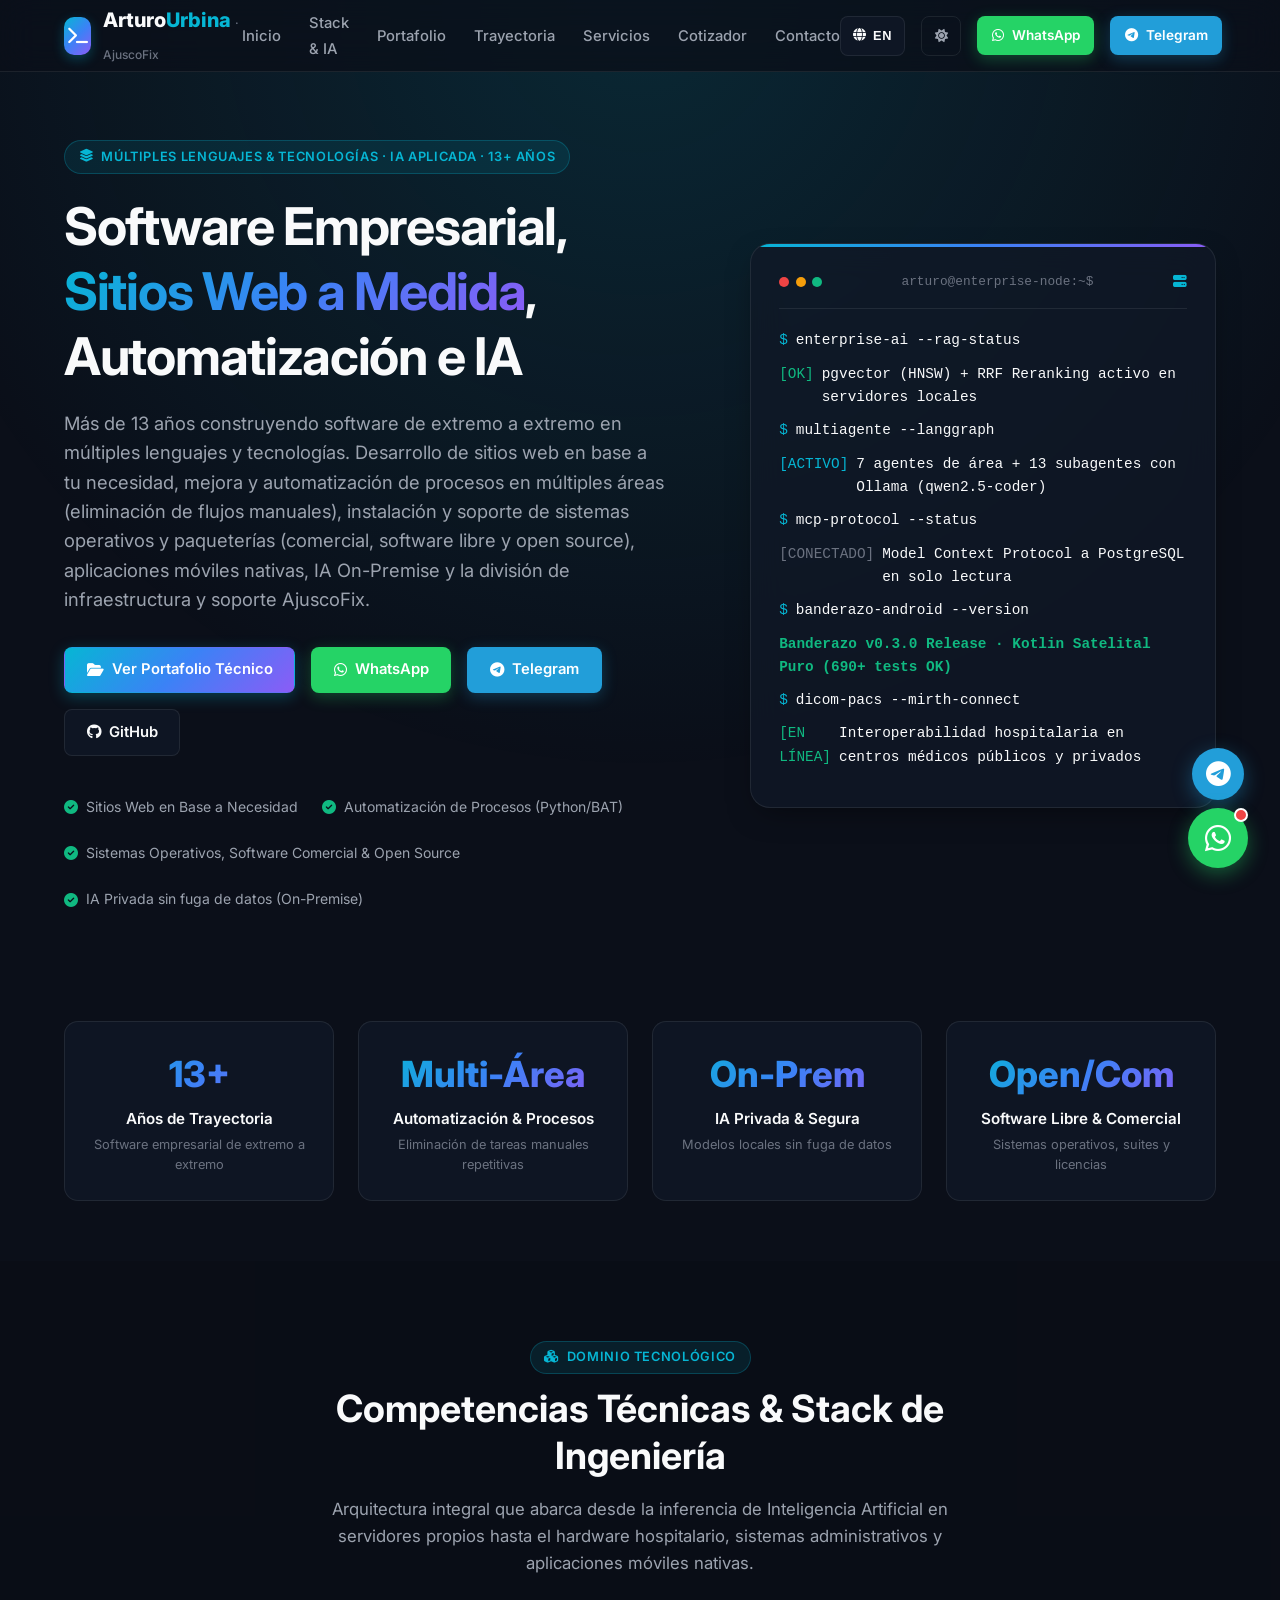
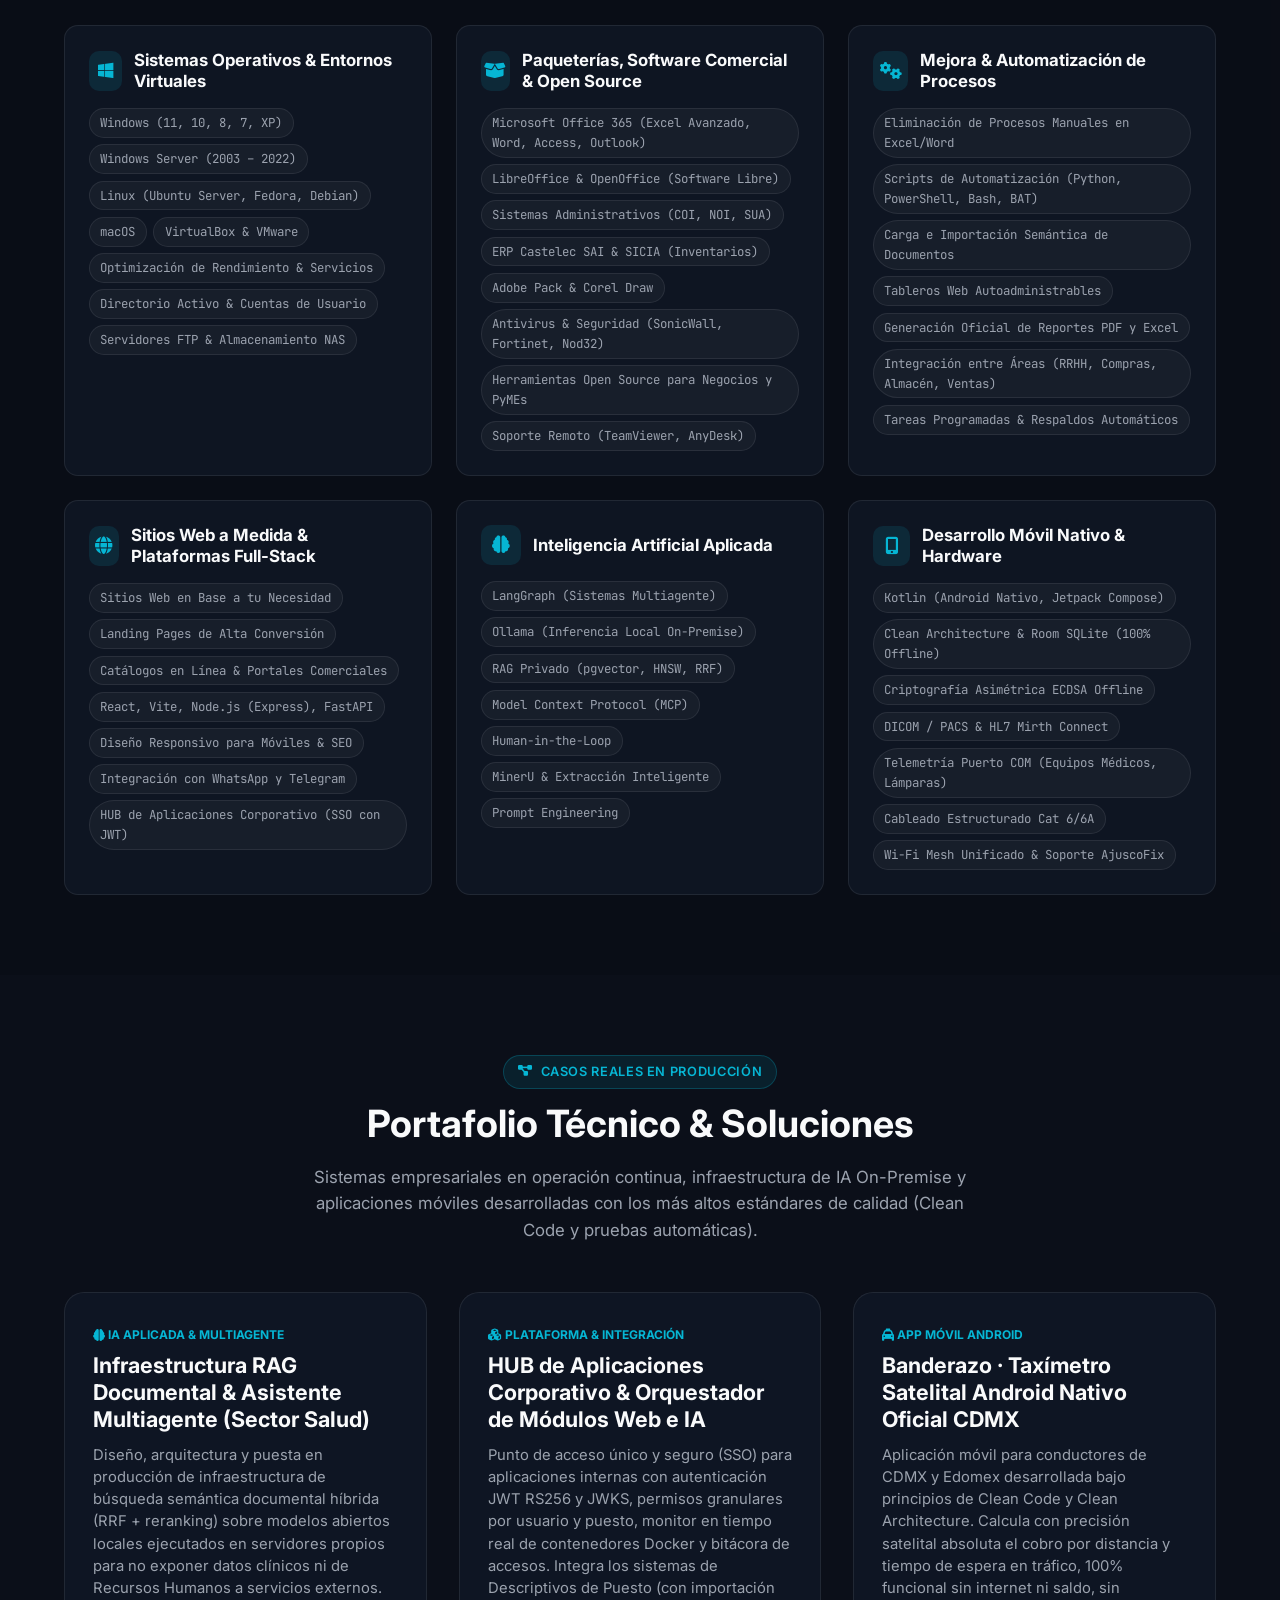
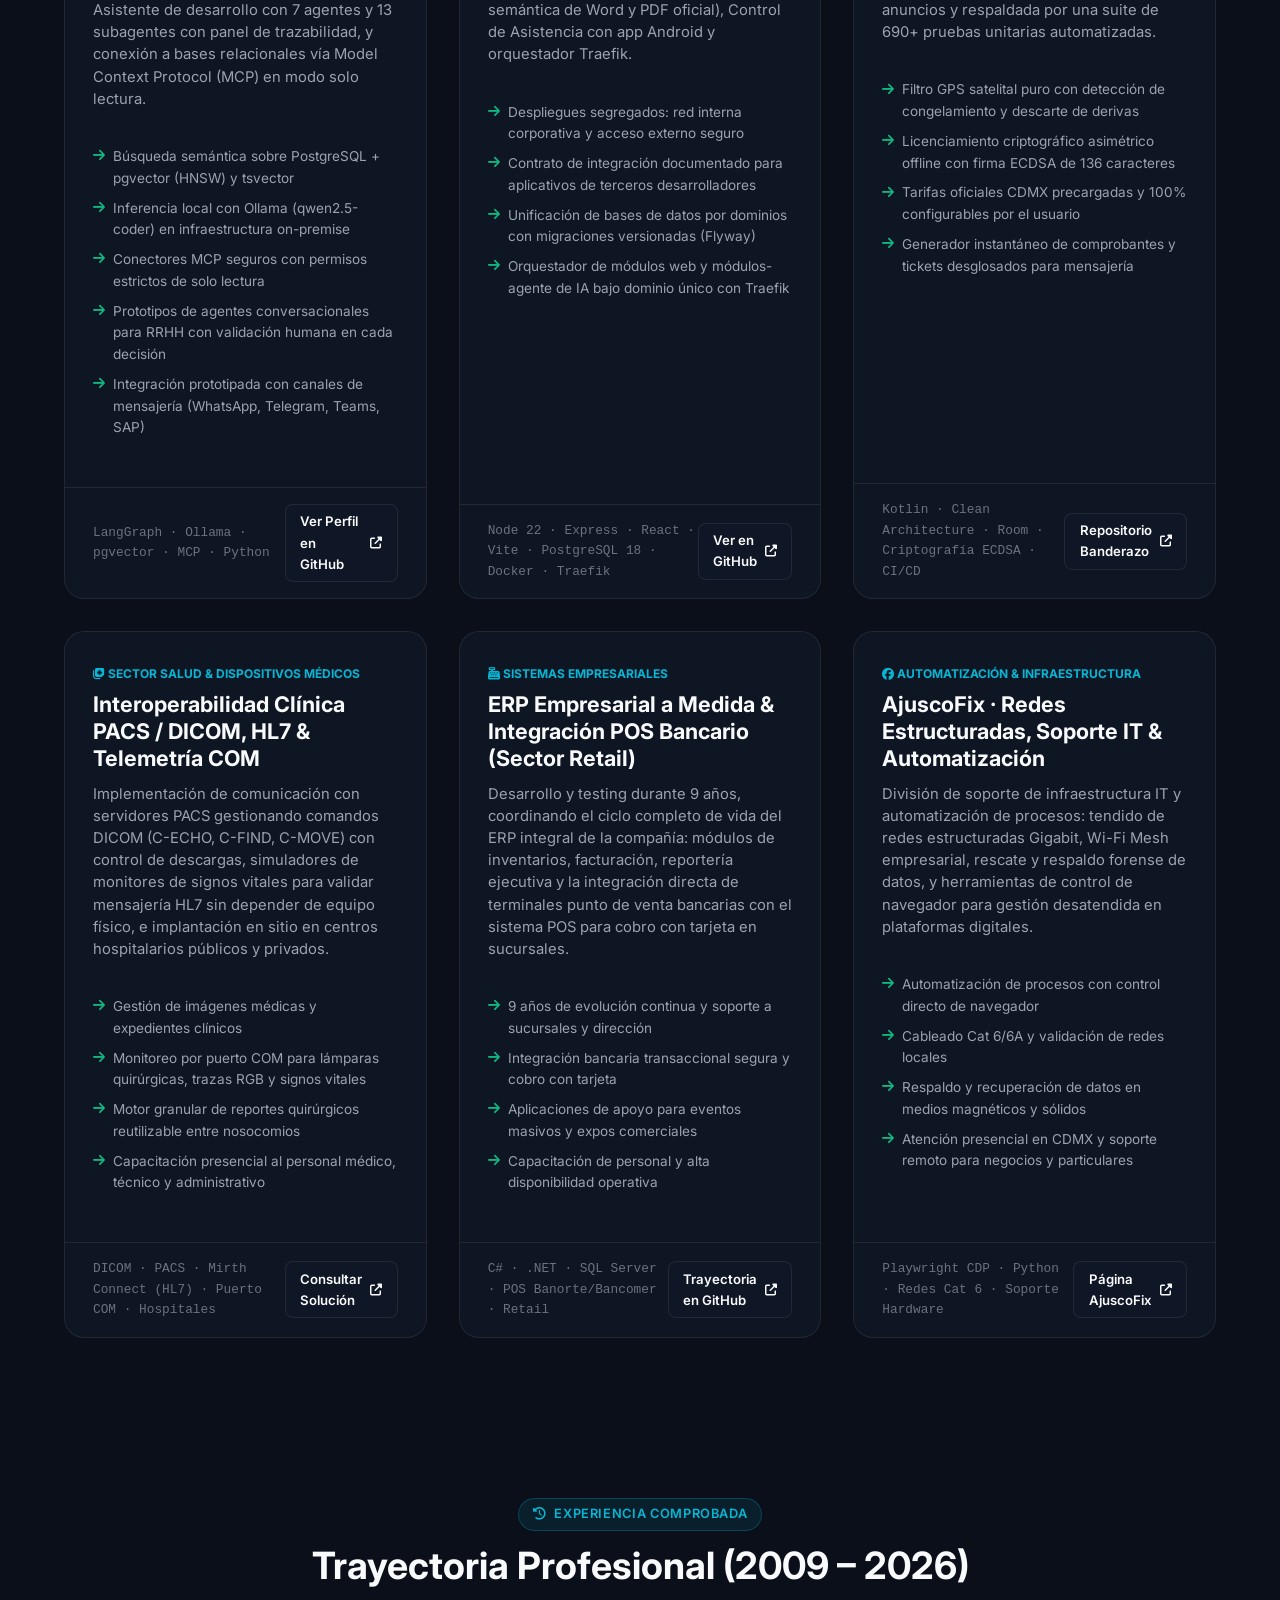
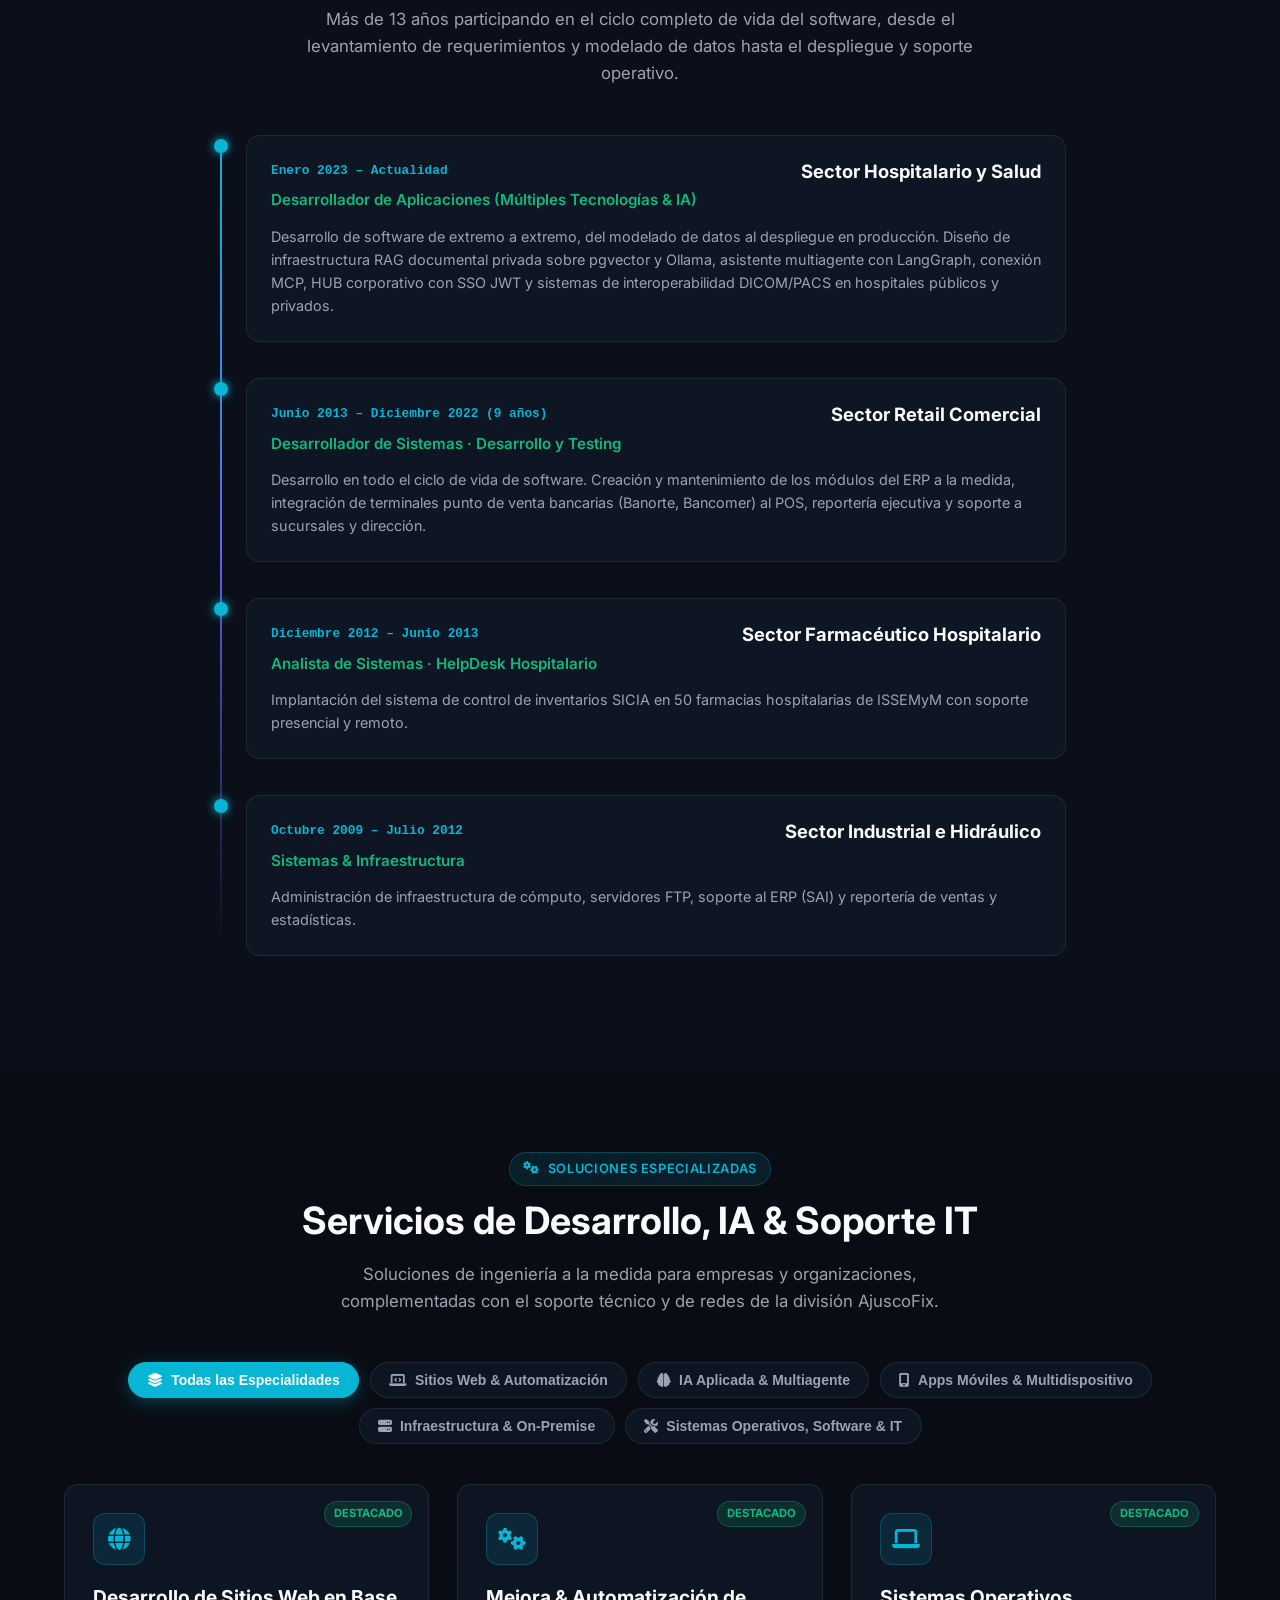
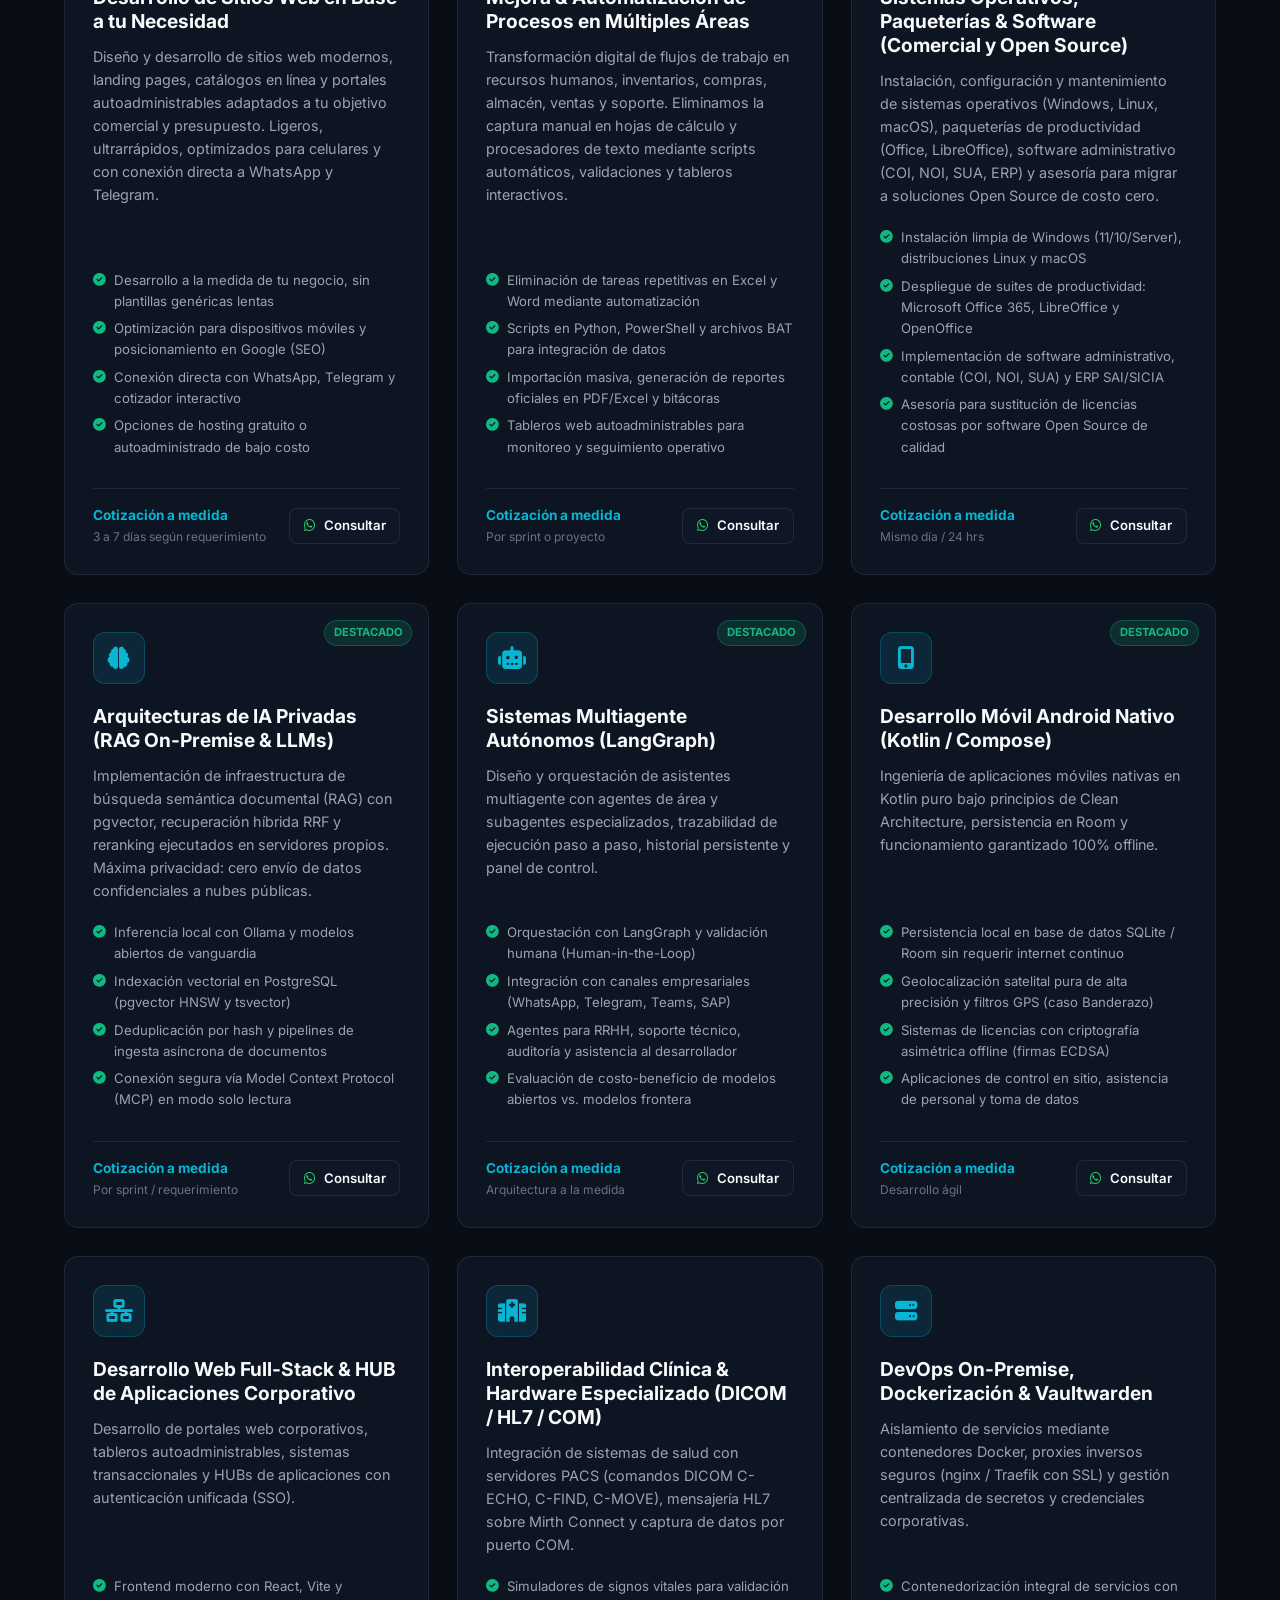
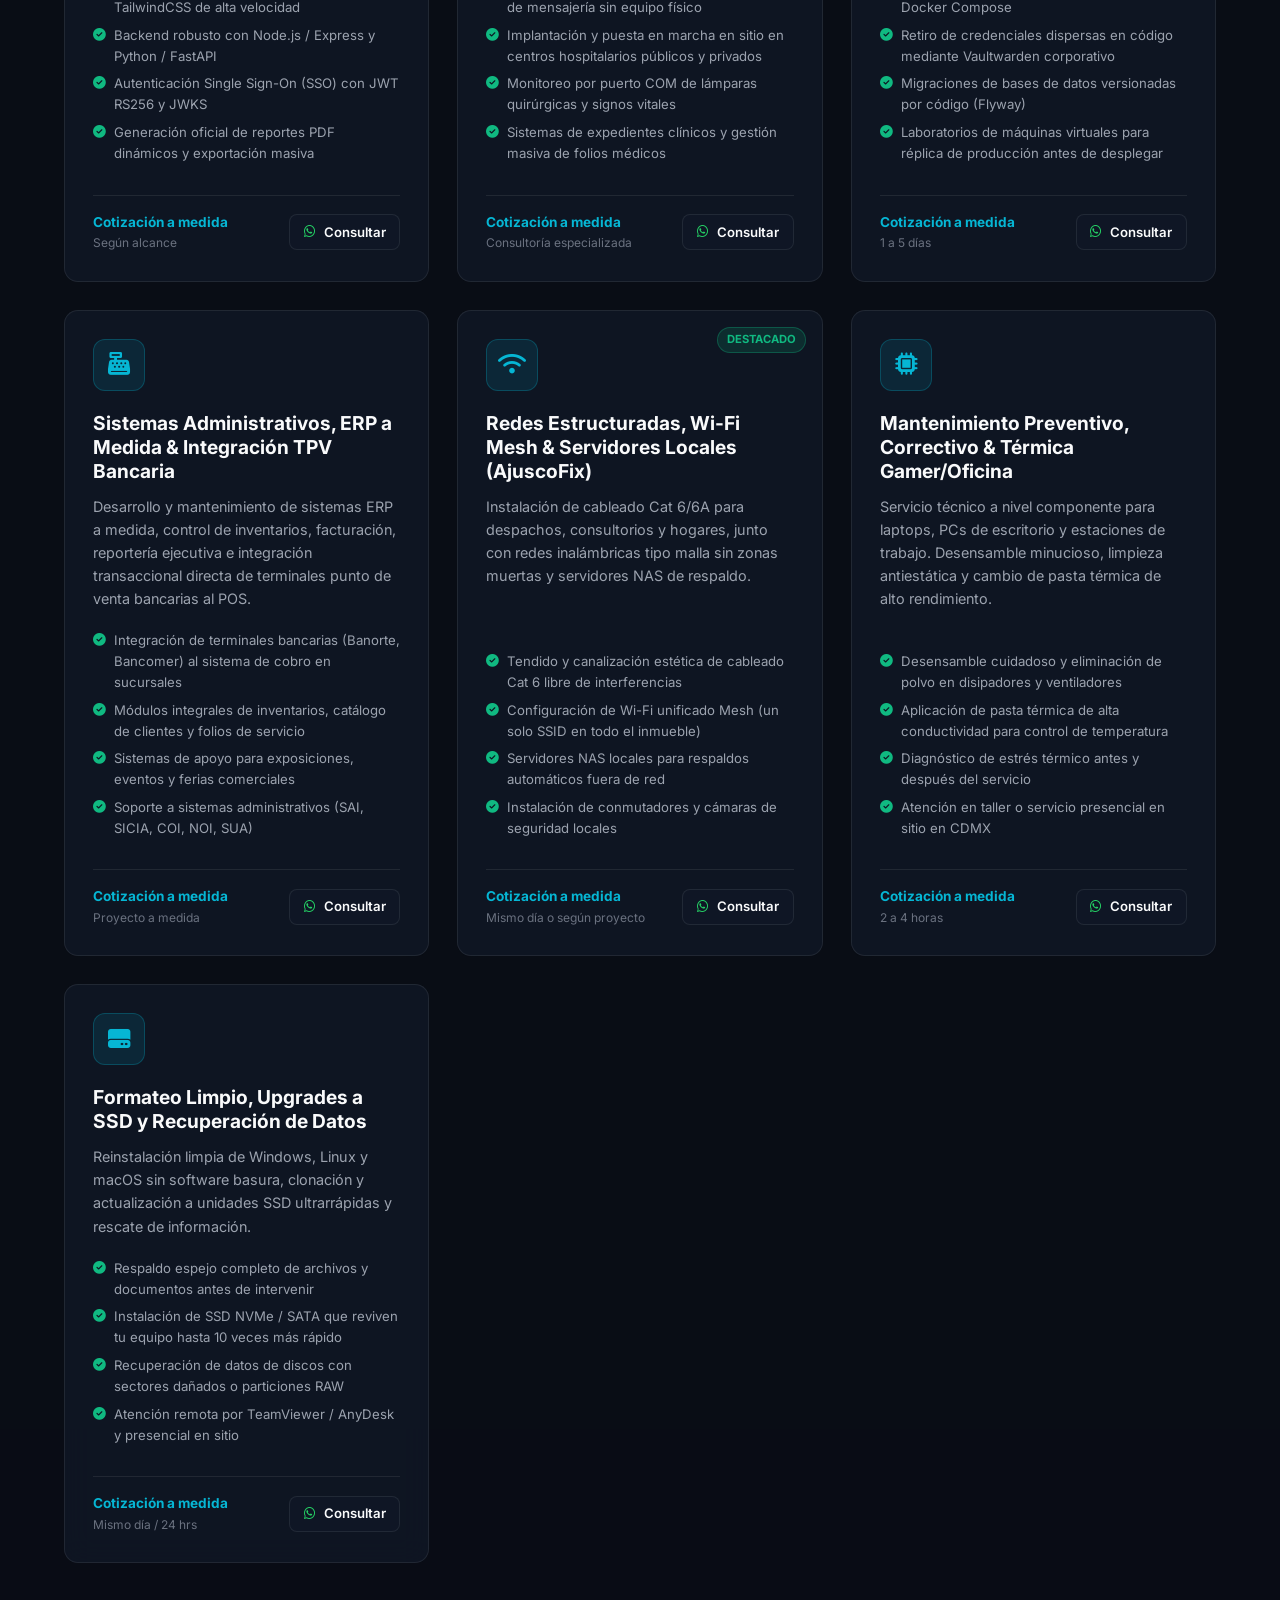
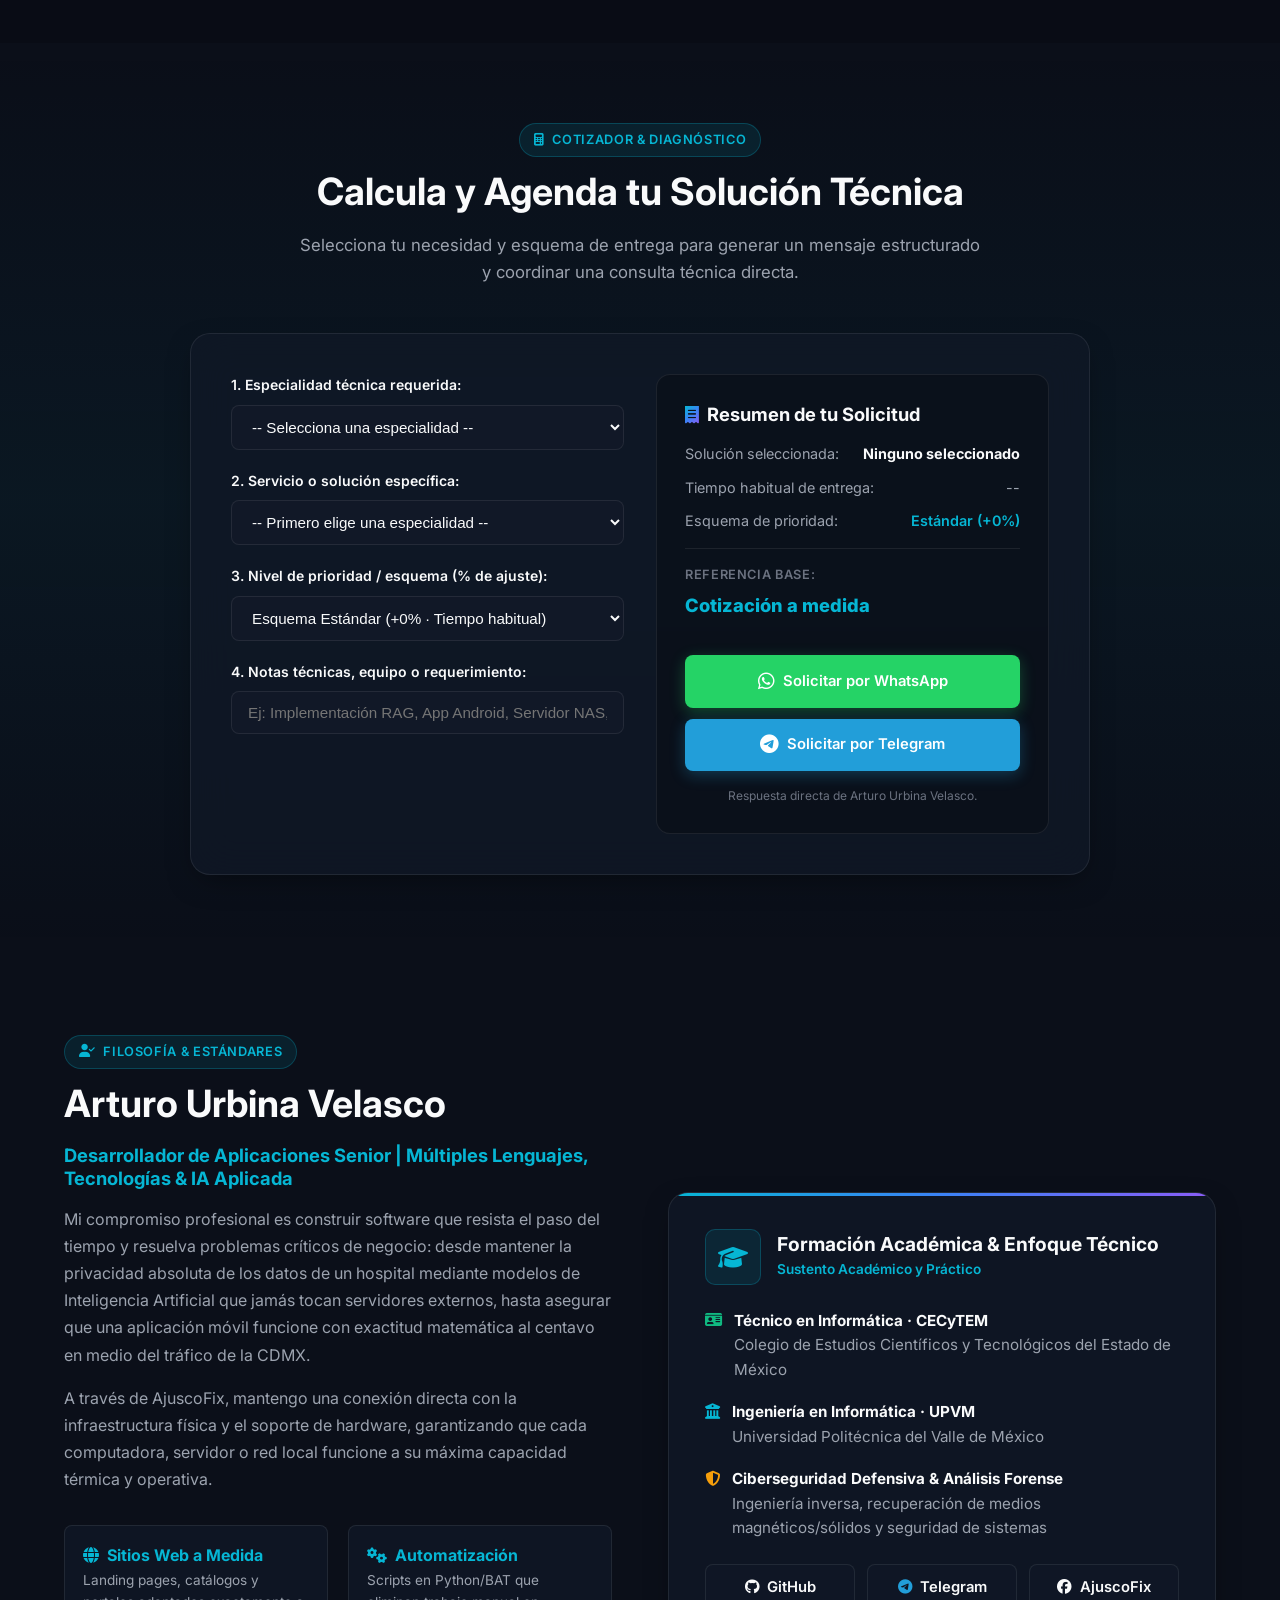
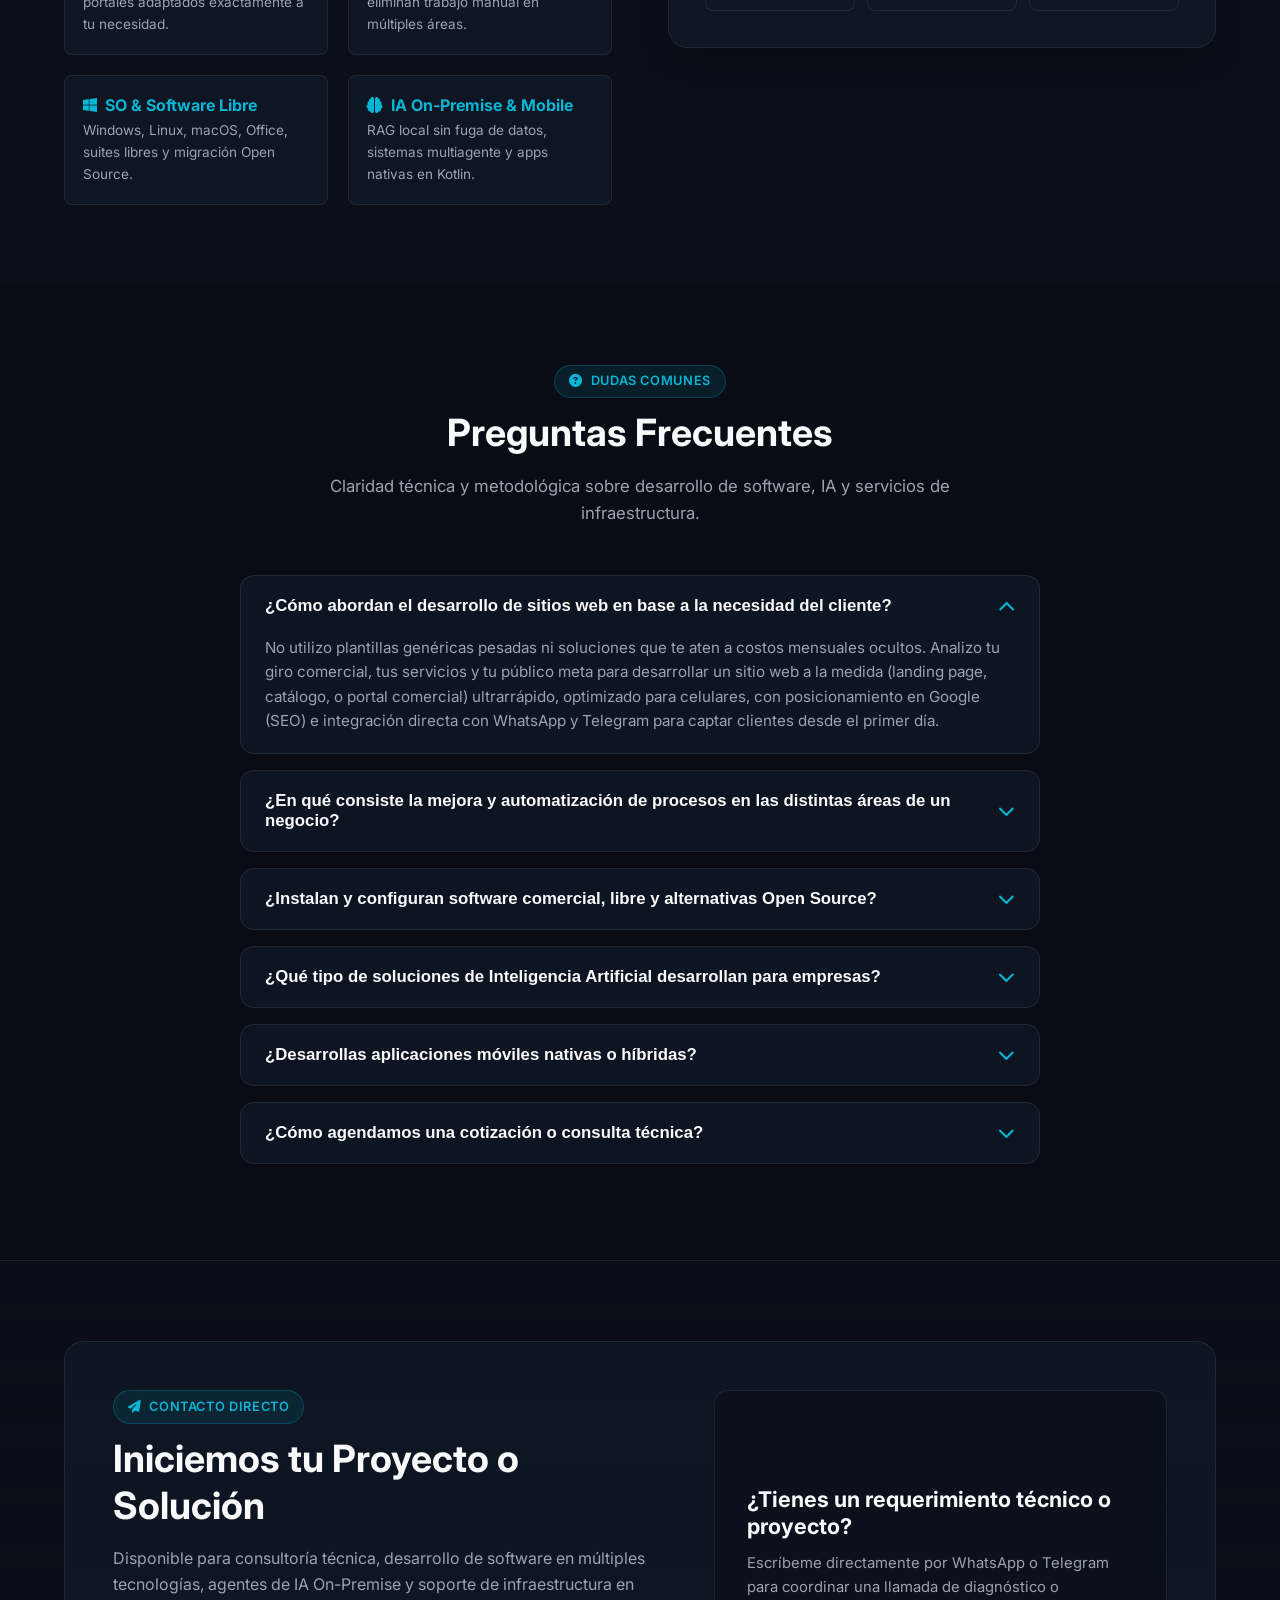
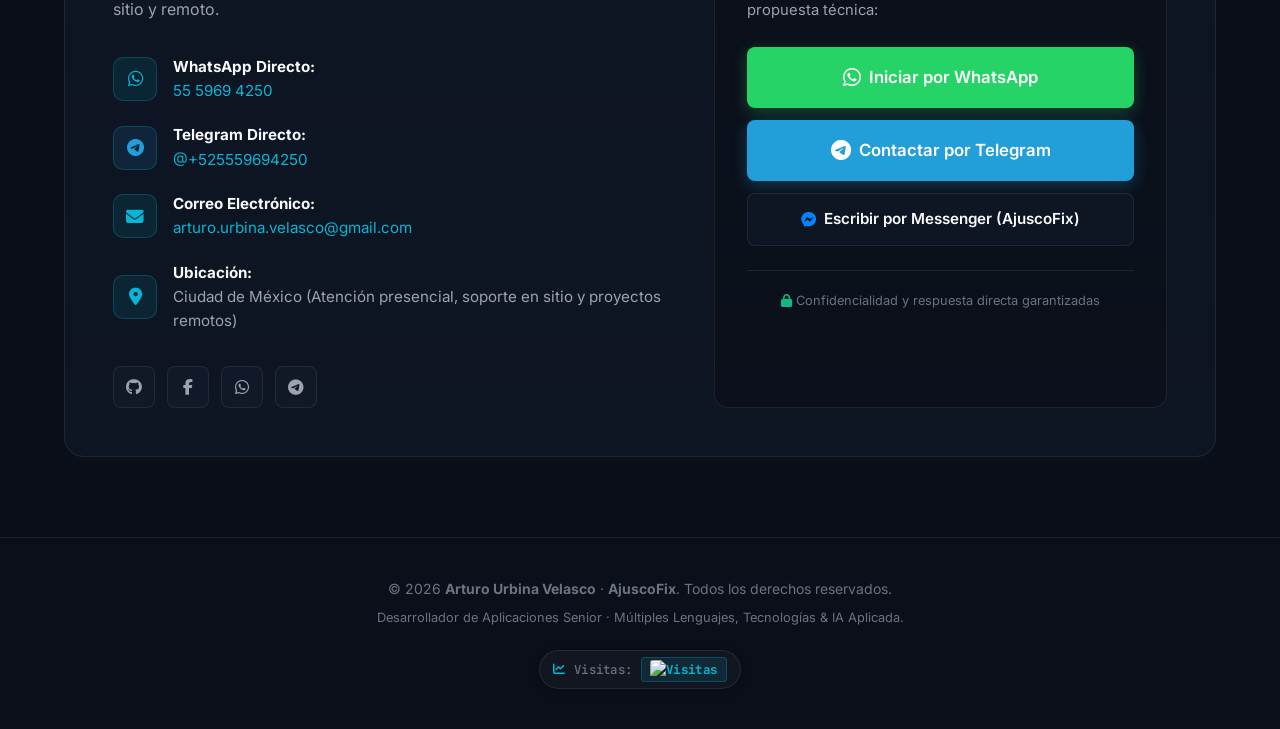
==== index.html @ cc479116 "feat: agregar contador de visitas discreto y bilingue en el footer" ====
<!DOCTYPE html>
<html lang="es" data-theme="dark">
<head>
  <meta charset="UTF-8">
  <meta name="viewport" content="width=device-width, initial-scale=1.0">
  <title>Arturo Urbina Velasco | Senior Software Developer · Múltiples Tecnologías & IA · AjuscoFix</title>
  
  <!-- SEO & Metadatos Oficiales -->
  <meta name="description" content="Arturo Urbina Velasco: Desarrollador de Aplicaciones Senior con 13+ años de trayectoria en múltiples lenguajes y tecnologías. Inteligencia Artificial On-Premise (sistemas multiagente, RAG con pgvector, Ollama), Android nativo (Kotlin), arquitecturas web full-stack, interoperabilidad clínica (DICOM/HL7) y soporte de infraestructura IT con AjuscoFix.">
  <meta name="keywords" content="Arturo Urbina Velasco, AjuscoFix, Desarrollador de Aplicaciones, Inteligencia Artificial On-Premise, LangGraph, Ollama, pgvector, RAG, Model Context Protocol, MCP, Kotlin, Android nativo, DICOM PACS, Mirth Connect, Docker, PostgreSQL, React, Node.js, C#, Python, soporte computo CDMX, Telegram, WhatsApp">
  <meta name="author" content="Arturo Urbina Velasco">

  <!-- Open Graph / Redes Sociales -->
  <meta property="og:type" content="website">
  <meta property="og:title" content="Arturo Urbina Velasco | Senior Software Developer · Múltiples Lenguajes & IA">
  <meta property="og:description" content="Software empresarial de extremo a extremo en múltiples lenguajes, sistemas multiagente con IA local on-premise, apps móviles nativas y soporte integral IT.">
  <meta property="og:url" content="https://arturourbinavelasco.github.io">
  <meta property="og:site_name" content="Arturo Urbina Velasco · AjuscoFix">

  <!-- Fuentes e Iconos -->
  <link rel="preconnect" href="https://fonts.googleapis.com">
  <link rel="preconnect" href="https://fonts.gstatic.com" crossorigin>
  <link href="https://fonts.googleapis.com/css2?family=Inter:wght@400;500;600;700;800&family=JetBrains+Mono:wght@400;600&display=swap" rel="stylesheet">
  <link rel="stylesheet" href="https://cdnjs.cloudflare.com/ajax/libs/font-awesome/6.5.1/css/all.min.css">
  
  <!-- Estilos del Portal -->
  <link rel="stylesheet" href="css/styles.css">
</head>
<body>

  <!-- ==============================================================================
       NAVBAR
       ============================================================================== -->
  <nav class="navbar" id="navbar">
    <div class="container">
      <a href="#inicio" class="nav-brand">
        <div class="brand-logo"><i class="fas fa-terminal"></i></div>
        <span>Arturo<span class="highlight">Urbina</span> <small style="font-size: 0.75rem; color: var(--text-muted); font-weight: 500;">· AjuscoFix</small></span>
      </a>

      <ul class="nav-menu" id="navMenu">
        <li><a href="#inicio" class="nav-link" data-i18n="navInicio">Inicio</a></li>
        <li><a href="#competencias" class="nav-link" data-i18n="navStack">Stack & IA</a></li>
        <li><a href="#proyectos" class="nav-link" data-i18n="navPortafolio">Portafolio</a></li>
        <li><a href="#trayectoria" class="nav-link" data-i18n="navTrayectoria">Trayectoria</a></li>
        <li><a href="#servicios" class="nav-link" data-i18n="navServicios">Servicios</a></li>
        <li><a href="#cotizador" class="nav-link" data-i18n="navCotizador">Cotizador</a></li>
        <li><a href="#contacto" class="nav-link" data-i18n="navContacto">Contacto</a></li>
      </ul>

      <div class="nav-actions">
        <button class="lang-toggle-btn" id="langToggle" aria-label="Cambiar idioma" title="Switch to English">
          <i class="fas fa-globe"></i> <span id="langLabel">EN</span>
        </button>

        <button class="theme-toggle-btn" id="themeToggle" aria-label="Cambiar tema">
          <i class="fas fa-sun"></i>
        </button>

        <a href="https://wa.me/525559694250?text=Hola%20Arturo,%20me%20comunico%20desde%20tu%20portal%20profesional" target="_blank" rel="noopener" class="btn btn-whatsapp" style="padding: 0.5rem 0.85rem; font-size: 0.85rem;" title="WhatsApp">
          <i class="fab fa-whatsapp"></i> <span class="hide-mobile">WhatsApp</span>
        </a>

        <a href="https://t.me/+525559694250" target="_blank" rel="noopener" class="btn btn-telegram" style="padding: 0.5rem 0.85rem; font-size: 0.85rem;" title="Telegram">
          <i class="fab fa-telegram"></i> <span class="hide-mobile">Telegram</span>
        </a>

        <button class="mobile-toggle" id="mobileToggle" aria-label="Abrir menú">
          <i class="fas fa-bars"></i>
        </button>
      </div>
    </div>
  </nav>

  <!-- ==============================================================================
       HERO SECTION
       ============================================================================== -->
  <section class="hero" id="inicio">
    <div class="container">
      <div class="hero-content">
        <div>
          <div class="badge hero-tag">
            <i class="fas fa-layer-group"></i> <span data-i18n="heroTag">Múltiples Lenguajes & Tecnologías · IA Aplicada · 13+ Años</span>
          </div>
          <h1 class="hero-title">
            <span data-i18n="heroTitle1">Software Empresarial, </span><span class="text-gradient" data-i18n="heroTitleGradient">Sitios Web a Medida</span><span data-i18n="heroTitle2">, Automatización e IA</span>
          </h1>
          <p class="hero-description" data-i18n="heroDesc">
            Más de 13 años construyendo software de extremo a extremo en múltiples lenguajes y tecnologías. Desarrollo de sitios web en base a tu necesidad, mejora y automatización de procesos en múltiples áreas (eliminación de flujos manuales), instalación y soporte de sistemas operativos y paqueterías (comercial, software libre y open source), aplicaciones móviles nativas, IA On-Premise y la división de infraestructura y soporte <strong>AjuscoFix</strong>.
          </p>
          <div class="hero-buttons">
            <a href="#proyectos" class="btn btn-primary">
              <i class="fas fa-folder-open"></i> <span data-i18n="heroBtnProjects">Ver Portafolio Técnico</span>
            </a>
            <a href="https://wa.me/525559694250?text=Hola%20Arturo,%20me%20gustar%C3%ADa%20agendar%20una%20consulta%20t%C3%A9cnica" target="_blank" rel="noopener" class="btn btn-whatsapp">
              <i class="fab fa-whatsapp"></i> <span data-i18n="heroBtnWa">WhatsApp</span>
            </a>
            <a href="https://t.me/+525559694250" target="_blank" rel="noopener" class="btn btn-telegram">
              <i class="fab fa-telegram"></i> <span data-i18n="heroBtnTg">Telegram</span>
            </a>
            <a href="https://github.com/ArturoUrbinaVelasco" target="_blank" rel="noopener" class="btn btn-secondary">
              <i class="fab fa-github"></i> <span data-i18n="heroBtnGithub">GitHub</span>
            </a>
          </div>

          <div class="hero-badges">
            <div class="hero-badge-item">
              <i class="fas fa-check-circle"></i>
              <span data-i18n="heroBadgeWeb">Sitios Web en Base a Necesidad</span>
            </div>
            <div class="hero-badge-item">
              <i class="fas fa-check-circle"></i>
              <span data-i18n="heroBadgeAuto">Automatización de Procesos (Python/BAT)</span>
            </div>
            <div class="hero-badge-item">
              <i class="fas fa-check-circle"></i>
              <span data-i18n="heroBadgeSO">Sistemas Operativos, Software Comercial & Open Source</span>
            </div>
            <div class="hero-badge-item">
              <i class="fas fa-check-circle"></i>
              <span data-i18n="heroBadgeIA">IA Privada sin fuga de datos (On-Premise)</span>
            </div>
          </div>
        </div>

        <!-- Terminal Widget Interactivo -->
        <div class="hero-card">
          <div class="terminal-header">
            <div class="terminal-dots">
              <span class="terminal-dot dot-red"></span>
              <span class="terminal-dot dot-yellow"></span>
              <span class="terminal-dot dot-green"></span>
            </div>
            <span class="terminal-title">arturo@enterprise-node:~$</span>
            <i class="fas fa-server" style="color: var(--accent-cyan); font-size: 0.85rem;"></i>
          </div>
          <div class="terminal-body">
            <div class="terminal-line">
              <span class="terminal-prompt">$</span>
              <span data-i18n="terminalPrompt1">enterprise-ai --rag-status</span>
            </div>
            <div class="terminal-line">
              <span style="color: var(--accent-emerald);" data-i18n="terminalTagOk">[OK]</span>
              <span data-i18n="terminalStatus1">pgvector (HNSW) + RRF Reranking activo en servidores locales</span>
            </div>
            <div class="terminal-line">
              <span class="terminal-prompt">$</span>
              <span data-i18n="terminalPrompt2">multiagente --langgraph</span>
            </div>
            <div class="terminal-line">
              <span style="color: var(--accent-cyan);" data-i18n="terminalTagActive">[ACTIVO]</span>
              <span data-i18n="terminalStatus2">7 agentes de área + 13 subagentes con Ollama (qwen2.5-coder)</span>
            </div>
            <div class="terminal-line">
              <span class="terminal-prompt">$</span>
              <span data-i18n="terminalPrompt3">mcp-protocol --status</span>
            </div>
            <div class="terminal-line">
              <span style="color: var(--text-muted);" data-i18n="terminalTagConnected">[CONECTADO]</span>
              <span data-i18n="terminalStatus3">Model Context Protocol a PostgreSQL en solo lectura</span>
            </div>
            <div class="terminal-line">
              <span class="terminal-prompt">$</span>
              <span data-i18n="terminalPrompt4">banderazo-android --version</span>
            </div>
            <div class="terminal-line">
              <span class="terminal-highlight" data-i18n="terminalStatus4">Banderazo v0.3.0 Release · Kotlin Satelital Puro (690+ tests OK)</span>
            </div>
            <div class="terminal-line">
              <span class="terminal-prompt">$</span>
              <span data-i18n="terminalPrompt5">dicom-pacs --mirth-connect</span>
            </div>
            <div class="terminal-line">
              <span style="color: var(--accent-emerald);" data-i18n="terminalTagOnline">[EN LÍNEA]</span>
              <span data-i18n="terminalStatus5">Interoperabilidad hospitalaria en centros médicos públicos y privados</span>
            </div>
          </div>
        </div>
      </div>
    </div>
  </section>

  <!-- ==============================================================================
       ESTADÍSTICAS & MÉTRICAS
       ============================================================================== -->
  <section class="stats-section">
    <div class="container">
      <div class="stats-grid" id="statsGrid">
        <!-- Renderizado dinámico desde data.js -->
      </div>
    </div>
  </section>

  <!-- ==============================================================================
       COMPETENCIAS CLAVE & STACK TÉCNICO
       ============================================================================== -->
  <section class="section" id="competencias" style="background: rgba(0, 0, 0, 0.1);">
    <div class="container">
      <div class="section-header">
        <div class="badge section-tag"><i class="fas fa-cubes"></i> <span data-i18n="competenciasTag">Dominio Tecnológico</span></div>
        <h2 class="section-title" data-i18n="competenciasTitle">Competencias Técnicas & Stack de Ingeniería</h2>
        <p class="section-description" data-i18n="competenciasDesc">
          Arquitectura integral que abarca desde la inferencia de Inteligencia Artificial en servidores propios hasta el hardware hospitalario, sistemas administrativos y aplicaciones móviles nativas.
        </p>
      </div>

      <div class="competencias-grid" id="competenciasGrid">
        <!-- Renderizado dinámico desde data.js -->
      </div>
    </div>
  </section>

  <!-- ==============================================================================
       PROYECTOS & SHOWCASE TÉCNICO
       ============================================================================== -->
  <section class="section" id="proyectos">
    <div class="container">
      <div class="section-header">
        <div class="badge section-tag"><i class="fas fa-project-diagram"></i> <span data-i18n="proyectosTag">Casos Reales en Producción</span></div>
        <h2 class="section-title" data-i18n="proyectosTitle">Portafolio Técnico & Soluciones</h2>
        <p class="section-description" data-i18n="proyectosDesc">
          Sistemas empresariales en operación continua, infraestructura de IA On-Premise y aplicaciones móviles desarrolladas con los más altos estándares de calidad (Clean Code y pruebas automáticas).
        </p>
      </div>

      <div class="projects-grid" id="projectsGrid">
        <!-- Renderizado dinámico desde data.js -->
      </div>
    </div>
  </section>

  <!-- ==============================================================================
       TRAYECTORIA PROFESIONAL
       ============================================================================== -->
  <section class="section timeline-section" id="trayectoria">
    <div class="container">
      <div class="section-header">
        <div class="badge section-tag"><i class="fas fa-history"></i> <span data-i18n="trayectoriaTag">Experiencia Comprobada</span></div>
        <h2 class="section-title" data-i18n="trayectoriaTitle">Trayectoria Profesional (2009 – 2026)</h2>
        <p class="section-description" data-i18n="trayectoriaDesc">
          Más de 13 años participando en el ciclo completo de vida del software, desde el levantamiento de requerimientos y modelado de datos hasta el despliegue y soporte operativo.
        </p>
      </div>

      <div class="timeline" id="trayectoriaTimeline">
        <!-- Renderizado dinámico desde data.js -->
      </div>
    </div>
  </section>

  <!-- ==============================================================================
       CATÁLOGO DE SERVICIOS
       ============================================================================== -->
  <section class="section" id="servicios" style="background: rgba(0, 0, 0, 0.15);">
    <div class="container">
      <div class="section-header">
        <div class="badge section-tag"><i class="fas fa-cogs"></i> <span data-i18n="serviciosTag">Soluciones Especializadas</span></div>
        <h2 class="section-title" data-i18n="serviciosTitle">Servicios de Desarrollo, IA & Soporte IT</h2>
        <p class="section-description" data-i18n="serviciosDesc">
          Soluciones de ingeniería a la medida para empresas y organizaciones, complementadas con el soporte técnico y de redes de la división AjuscoFix.
        </p>
      </div>

      <!-- Filtros por categoría -->
      <div class="filter-pills" id="filterPills">
        <!-- Renderizado dinámico desde data.js -->
      </div>

      <!-- Grid de servicios -->
      <div class="services-grid" id="servicesGrid">
        <!-- Renderizado dinámico desde data.js -->
      </div>
    </div>
  </section>

  <!-- ==============================================================================
       COTIZADOR EXPRESS CON PORCENTAJE DE PRIORIDAD
       ============================================================================== -->
  <section class="section cotizador-section" id="cotizador">
    <div class="container">
      <div class="section-header">
        <div class="badge section-tag"><i class="fas fa-calculator"></i> <span data-i18n="cotizadorTag">Cotizador & Diagnóstico</span></div>
        <h2 class="section-title" data-i18n="cotizadorTitle">Calcula y Agenda tu Solución Técnica</h2>
        <p class="section-description" data-i18n="cotizadorDesc">
          Selecciona tu necesidad y esquema de entrega para generar un mensaje estructurado y coordinar una consulta técnica directa.
        </p>
      </div>

      <div class="cotizador-card">
        <div class="cotizador-steps">
          <div>
            <div class="form-group">
              <label class="form-label" for="cotizadorCategoria" data-i18n="cotizadorStep1">1. Especialidad técnica requerida:</label>
              <select class="form-select" id="cotizadorCategoria">
                <!-- Opciones dinámicas -->
              </select>
            </div>

            <div class="form-group">
              <label class="form-label" for="cotizadorServicio" data-i18n="cotizadorStep2">2. Servicio o solución específica:</label>
              <select class="form-select" id="cotizadorServicio">
                <option value="">-- Primero elige una especialidad --</option>
              </select>
            </div>

            <div class="form-group">
              <label class="form-label" for="cotizadorUrgencia" data-i18n="cotizadorStep3">3. Nivel de prioridad / esquema (% de ajuste):</label>
              <select class="form-select" id="cotizadorUrgencia">
                <!-- Opciones dinámicas con porcentajes -->
              </select>
            </div>

            <div class="form-group">
              <label class="form-label" for="cotizadorDetalles" data-i18n="cotizadorStep4">4. Notas técnicas, equipo o requerimiento:</label>
              <input type="text" class="form-input" id="cotizadorDetalles" data-i18n="cotizadorPlaceholderNotes" placeholder="Ej: Implementación RAG, App Android, Servidor NAS, ERP, Laptop...">
            </div>
          </div>

          <div class="cotizador-summary">
            <div>
              <h3 class="summary-title"><i class="fas fa-receipt text-gradient"></i> <span data-i18n="cotizadorSummaryTitle">Resumen de tu Solicitud</span></h3>
              <div class="summary-row">
                <span data-i18n="cotizadorSummarySelected">Solución seleccionada:</span>
                <strong id="summaryServicio" style="color: var(--text-primary); text-align: right;">Ninguna seleccionada</strong>
              </div>
              <div class="summary-row">
                <span data-i18n="cotizadorSummaryTime">Tiempo habitual de entrega:</span>
                <span id="summaryTiempo">--</span>
              </div>
              <div class="summary-row">
                <span data-i18n="cotizadorSummaryPriority">Esquema de prioridad:</span>
                <span id="summaryPrioridad" style="color: var(--accent-cyan); font-weight: 600;">Estándar (+0%)</span>
              </div>
              <div class="summary-row total">
                <span data-i18n="cotizadorSummaryBase">Referencia base:</span>
                <span id="summaryEstimado">Cotización a medida</span>
              </div>
            </div>

            <div style="margin-top: 1.5rem; display: flex; flex-direction: column; gap: 0.65rem;">
              <a href="#" id="btnCotizadorWhatsApp" target="_blank" rel="noopener" class="btn btn-whatsapp" style="width: 100%; padding: 0.85rem;">
                <i class="fab fa-whatsapp" style="font-size: 1.2rem;"></i> <span data-i18n="cotizadorBtnWa">Solicitar por WhatsApp</span>
              </a>
              <a href="#" id="btnCotizadorTelegram" target="_blank" rel="noopener" class="btn btn-telegram" style="width: 100%; padding: 0.85rem;">
                <i class="fab fa-telegram" style="font-size: 1.2rem;"></i> <span data-i18n="cotizadorBtnTg">Solicitar por Telegram</span>
              </a>
              <p style="font-size: 0.75rem; color: var(--text-muted); text-align: center; margin-top: 0.25rem;" data-i18n="cotizadorDirectReply">
                Respuesta directa de Arturo Urbina Velasco.
              </p>
            </div>
          </div>
        </div>
      </div>
    </div>
  </section>

  <!-- ==============================================================================
       SOBRE MÍ & FORMACIÓN ACADÉMICA
       ============================================================================== -->
  <section class="section" id="sobre-mi">
    <div class="container">
      <div class="about-grid">
        <div>
          <div class="badge section-tag"><i class="fas fa-user-check"></i> <span data-i18n="aboutTag">Filosofía & Estándares</span></div>
          <h2 class="section-title" data-i18n="aboutTitle">Arturo Urbina Velasco</h2>
          <h3 style="font-size: 1.15rem; color: var(--accent-cyan); margin-bottom: 1rem;" data-i18n="aboutSubtitle">
            Desarrollador de Aplicaciones Senior | Múltiples Lenguajes, Tecnologías & IA Aplicada
          </h3>
          <p style="color: var(--text-secondary); margin-bottom: 1rem; line-height: 1.7;" data-i18n="aboutP1">
            Mi compromiso profesional es construir software que resista el paso del tiempo y resuelva problemas críticos de negocio: desde mantener la privacidad absoluta de los datos de un hospital mediante modelos de Inteligencia Artificial que jamás tocan servidores externos, hasta asegurar que una aplicación móvil funcione con exactitud matemática al centavo en medio del tráfico de la CDMX.
          </p>
          <p style="color: var(--text-secondary); margin-bottom: 1.5rem; line-height: 1.7;" data-i18n="aboutP2">
            A través de <strong>AjuscoFix</strong>, mantengo una conexión directa con la infraestructura física y el soporte de hardware, garantizando que cada computadora, servidor o red local funcione a su máxima capacidad térmica y operativa.
          </p>

          <div class="about-features">
            <div class="about-feature-box">
              <h4><i class="fas fa-globe"></i> <span data-i18n="aboutBox1Title">Sitios Web a Medida</span></h4>
              <p data-i18n="aboutBox1Desc">Landing pages, catálogos y portales adaptados exactamente a tu necesidad.</p>
            </div>
            <div class="about-feature-box">
              <h4><i class="fas fa-cogs"></i> <span data-i18n="aboutBox2Title">Automatización</span></h4>
              <p data-i18n="aboutBox2Desc">Scripts en Python/BAT que eliminan trabajo manual en múltiples áreas.</p>
            </div>
            <div class="about-feature-box">
              <h4><i class="fab fa-windows"></i> <span data-i18n="aboutBox3Title">SO & Software Libre</span></h4>
              <p data-i18n="aboutBox3Desc">Windows, Linux, macOS, Office, suites libres y migración Open Source.</p>
            </div>
            <div class="about-feature-box">
              <h4><i class="fas fa-brain"></i> <span data-i18n="aboutBox4Title">IA On-Premise & Mobile</span></h4>
              <p data-i18n="aboutBox4Desc">RAG local sin fuga de datos, sistemas multiagente y apps nativas en Kotlin.</p>
            </div>
          </div>
        </div>

        <div>
          <div class="hero-card" style="padding: 2.25rem;">
            <div style="display: flex; align-items: center; gap: 1rem; margin-bottom: 1.5rem;">
              <div class="contact-icon" style="width: 56px; height: 56px; font-size: 1.5rem;">
                <i class="fas fa-graduation-cap"></i>
              </div>
              <div>
                <h4 style="font-size: 1.2rem;" data-i18n="aboutEduTitle">Formación Académica & Enfoque Técnico</h4>
                <span style="font-size: 0.85rem; color: var(--accent-cyan); font-weight: 600;" data-i18n="aboutEduSub">Sustento Académico y Práctico</span>
              </div>
            </div>

            <ul style="list-style: none; margin-bottom: 1.5rem;">
              <li style="margin-bottom: 1.15rem; display: flex; gap: 0.75rem; font-size: 0.95rem; color: var(--text-secondary);">
                <i class="fas fa-id-card" style="color: var(--accent-emerald); margin-top: 0.2rem;"></i>
                <div>
                  <strong style="color: var(--text-primary); display: block;" data-i18n="aboutEdu1Title">Técnico en Informática · CECyTEM</strong>
                  <span data-i18n="aboutEdu1Desc">Colegio de Estudios Científicos y Tecnológicos del Estado de México</span>
                </div>
              </li>
              <li style="margin-bottom: 1.15rem; display: flex; gap: 0.75rem; font-size: 0.95rem; color: var(--text-secondary);">
                <i class="fas fa-university" style="color: var(--accent-cyan); margin-top: 0.2rem;"></i>
                <div>
                  <strong style="color: var(--text-primary); display: block;" data-i18n="aboutEdu2Title">Ingeniería en Informática · UPVM</strong>
                  <span data-i18n="aboutEdu2Desc">Universidad Politécnica del Valle de México</span>
                </div>
              </li>
              <li style="margin-bottom: 1.15rem; display: flex; gap: 0.75rem; font-size: 0.95rem; color: var(--text-secondary);">
                <i class="fas fa-shield-alt" style="color: var(--accent-amber); margin-top: 0.2rem;"></i>
                <div>
                  <strong style="color: var(--text-primary); display: block;" data-i18n="aboutEdu3Title">Ciberseguridad Defensiva & Análisis Forense</strong>
                  <span data-i18n="aboutEdu3Desc">Ingeniería inversa, recuperación de medios magnéticos/sólidos y seguridad de sistemas</span>
                </div>
              </li>
            </ul>

            <div style="display: flex; gap: 0.75rem; flex-wrap: wrap;">
              <a href="https://github.com/ArturoUrbinaVelasco" target="_blank" rel="noopener" class="btn btn-secondary" style="flex: 1;">
                <i class="fab fa-github"></i> <span data-i18n="heroBtnGithub">GitHub</span>
              </a>
              <a href="https://t.me/+525559694250" target="_blank" rel="noopener" class="btn btn-secondary" style="flex: 1;">
                <i class="fab fa-telegram" style="color: #229ED9;"></i> Telegram
              </a>
              <a href="https://www.facebook.com/AjuscoFix/" target="_blank" rel="noopener" class="btn btn-secondary" style="flex: 1;">
                <i class="fab fa-facebook"></i> AjuscoFix
              </a>
            </div>
          </div>
        </div>
      </div>
    </div>
  </section>

  <!-- ==============================================================================
       PREGUNTAS FRECUENTES (FAQ)
       ============================================================================== -->
  <section class="section" id="faq" style="background: rgba(0, 0, 0, 0.15);">
    <div class="container">
      <div class="section-header">
        <div class="badge section-tag"><i class="fas fa-question-circle"></i> <span data-i18n="faqTag">Dudas Comunes</span></div>
        <h2 class="section-title" data-i18n="faqTitle">Preguntas Frecuentes</h2>
        <p class="section-description" data-i18n="faqDesc">
          Claridad técnica y metodológica sobre desarrollo de software, IA y servicios de infraestructura.
        </p>
      </div>

      <div class="faq-list" id="faqList">
        <!-- Renderizado dinámico desde data.js -->
      </div>
    </div>
  </section>

  <!-- ==============================================================================
       CONTACTO
       ============================================================================== -->
  <section class="section contact-section" id="contacto">
    <div class="container">
      <div class="contact-box">
        <div>
          <div class="badge section-tag"><i class="fas fa-paper-plane"></i> <span data-i18n="contactTag">Contacto Directo</span></div>
          <h2 class="section-title" data-i18n="contactTitle">Iniciemos tu Proyecto o Solución</h2>
          <p style="color: var(--text-secondary); margin-bottom: 2rem;" data-i18n="contactDesc">
            Disponible para consultoría técnica, desarrollo de software en múltiples tecnologías, agentes de IA On-Premise y soporte de infraestructura en sitio y remoto.
          </p>

          <div class="contact-info-list">
            <div class="contact-info-item">
              <div class="contact-icon"><i class="fab fa-whatsapp"></i></div>
              <div>
                <strong style="color: var(--text-primary); display: block;" data-i18n="contactWaLabel">WhatsApp Directo:</strong>
                <a href="https://wa.me/525559694250" target="_blank" rel="noopener" style="color: var(--accent-cyan);">55 5969 4250</a>
              </div>
            </div>

            <div class="contact-info-item">
              <div class="contact-icon" style="background: rgba(34, 158, 217, 0.12); color: #229ED9;"><i class="fab fa-telegram"></i></div>
              <div>
                <strong style="color: var(--text-primary); display: block;" data-i18n="contactTgLabel">Telegram Directo:</strong>
                <a href="https://t.me/+525559694250" target="_blank" rel="noopener" style="color: var(--accent-cyan);">@+525559694250</a>
              </div>
            </div>

            <div class="contact-info-item">
              <div class="contact-icon"><i class="fas fa-envelope"></i></div>
              <div>
                <strong style="color: var(--text-primary); display: block;" data-i18n="contactEmailLabel">Correo Electrónico:</strong>
                <a href="mailto:arturo.urbina.velasco@gmail.com" style="color: var(--accent-cyan);">arturo.urbina.velasco@gmail.com</a>
              </div>
            </div>

            <div class="contact-info-item">
              <div class="contact-icon"><i class="fas fa-map-marker-alt"></i></div>
              <div>
                <strong style="color: var(--text-primary); display: block;" data-i18n="contactLocationLabel">Ubicación:</strong>
                <span data-i18n="contactLocationVal">Ciudad de México (Atención presencial, soporte en sitio y proyectos remotos)</span>
              </div>
            </div>
          </div>

          <div class="social-links">
            <a href="https://github.com/ArturoUrbinaVelasco" target="_blank" rel="noopener" class="social-btn" aria-label="GitHub">
              <i class="fab fa-github"></i>
            </a>
            <a href="https://www.facebook.com/AjuscoFix/" target="_blank" rel="noopener" class="social-btn" aria-label="Facebook">
              <i class="fab fa-facebook-f"></i>
            </a>
            <a href="https://wa.me/525559694250" target="_blank" rel="noopener" class="social-btn" aria-label="WhatsApp">
              <i class="fab fa-whatsapp"></i>
            </a>
            <a href="https://t.me/+525559694250" target="_blank" rel="noopener" class="social-btn" aria-label="Telegram">
              <i class="fab fa-telegram"></i>
            </a>
          </div>
        </div>

        <!-- Tarjeta de Acción Rápida -->
        <div style="display: flex; flex-direction: column; justify-content: center; background: rgba(0, 0, 0, 0.2); padding: 2rem; border-radius: var(--radius-md); border: 1px solid var(--border-color);">
          <h3 style="font-size: 1.35rem; margin-bottom: 0.75rem;" data-i18n="contactCardTitle">¿Tienes un requerimiento técnico o proyecto?</h3>
          <p style="font-size: 0.925rem; color: var(--text-secondary); margin-bottom: 1.5rem;" data-i18n="contactCardDesc">
            Escríbeme directamente por WhatsApp o Telegram para coordinar una llamada de diagnóstico o propuesta técnica:
          </p>

          <a href="https://wa.me/525559694250?text=Hola%20Arturo,%20me%20gustar%C3%ADa%20conversar%20sobre%20un%20proyecto%20de%20desarrollo%20/%20soporte" target="_blank" rel="noopener" class="btn btn-whatsapp" style="padding: 1rem; font-size: 1.05rem; margin-bottom: 0.75rem;">
            <i class="fab fa-whatsapp" style="font-size: 1.3rem;"></i> <span data-i18n="contactCardBtnWa">Iniciar por WhatsApp</span>
          </a>

          <a href="https://t.me/+525559694250" target="_blank" rel="noopener" class="btn btn-telegram" style="padding: 1rem; font-size: 1.05rem; margin-bottom: 0.75rem;">
            <i class="fab fa-telegram" style="font-size: 1.3rem;"></i> <span data-i18n="contactCardBtnTg">Contactar por Telegram</span>
          </a>

          <a href="https://www.facebook.com/AjuscoFix/" target="_blank" rel="noopener" class="btn btn-secondary" style="padding: 0.85rem; font-size: 0.95rem;">
            <i class="fab fa-facebook-messenger" style="color: #0084ff;"></i> <span data-i18n="contactCardBtnFb">Escribir por Messenger (AjuscoFix)</span>
          </a>

          <div style="margin-top: 1.5rem; padding-top: 1.25rem; border-top: 1px solid var(--border-color); font-size: 0.8rem; color: var(--text-muted); text-align: center;">
            <i class="fas fa-lock" style="color: var(--accent-emerald);"></i> <span data-i18n="contactCardSecure">Confidencialidad y respuesta directa garantizadas</span>
          </div>
        </div>
      </div>
    </div>
  </section>

  <!-- ==============================================================================
       BOTONES FLOTANTES DE WHATSAPP Y TELEGRAM
       ============================================================================== -->
  <a href="https://t.me/+525559694250" class="telegram-float" target="_blank" rel="noopener" aria-label="Telegram" title="Contactar por Telegram">
    <i class="fab fa-telegram"></i>
  </a>

  <a href="https://wa.me/525559694250?text=Hola%20Arturo,%20vengo%20de%20tu%20portal%20web%20y%20me%20gustar%C3%ADa%20hacerte%20una%20consulta" class="whatsapp-float" target="_blank" rel="noopener" aria-label="WhatsApp" title="Contactar por WhatsApp">
    <i class="fab fa-whatsapp"></i>
    <span class="whatsapp-float-ping"></span>
  </a>

  <!-- ==============================================================================
       FOOTER
       ============================================================================== -->
  <footer>
    <div class="container">
      <p style="margin-bottom: 0.5rem;">
        © 2026 <strong>Arturo Urbina Velasco</strong> · <strong>AjuscoFix</strong>. <span data-i18n="footerRights">Todos los derechos reservados.</span>
      </p>
      <p style="font-size: 0.8rem; color: var(--text-muted); margin-bottom: 0.85rem;" data-i18n="footerSub">
        Desarrollador de Aplicaciones Senior · Múltiples Lenguajes, Tecnologías & IA Aplicada.
      </p>

      <!-- Contador de Visitas Discreto -->
      <div class="visitor-counter-wrap">
        <div class="visitor-badge" id="visitorBadge" title="Visitas totales al portal">
          <i class="fas fa-chart-line visitor-icon"></i>
          <span class="visitor-label" data-i18n="visitorLabel">Visitas:</span>
          <span class="visitor-number" id="visitorCount">...</span>
        </div>
      </div>
    </div>
  </footer>

  <!-- Scripts -->
  <script src="js/data.js"></script>
  <script src="js/app.js"></script>
</body>
</html>
---- css/styles.css ----
/* ==============================================================================
   ESTILOS MODERNOS TECH · ARTURO URBINA / AJUSCOFIX
   Diseño de vanguardia, modo oscuro nativo, microinteracciones y 100% responsivo
   ============================================================================== */

:root {
  --bg-main: #0b0f19;
  --bg-card: rgba(17, 24, 39, 0.75);
  --bg-card-hover: rgba(31, 41, 55, 0.85);
  --bg-surface: #111827;
  --border-color: rgba(255, 255, 255, 0.08);
  --border-focus: #06b6d4;
  
  --text-primary: #f9fafb;
  --text-secondary: #9ca3af;
  --text-muted: #6b7280;

  --accent-cyan: #06b6d4;
  --accent-emerald: #10b981;
  --accent-indigo: #6366f1;
  --accent-amber: #f59e0b;
  
  --gradient-tech: linear-gradient(135deg, #06b6d4 0%, #3b82f6 50%, #8b5cf6 100%);
  --gradient-glow: radial-gradient(circle at 50% 0%, rgba(6, 182, 212, 0.15), transparent 70%);
  --shadow-card: 0 10px 30px -10px rgba(0, 0, 0, 0.5);
  --shadow-glow: 0 0 25px rgba(6, 182, 212, 0.25);
  
  --radius-sm: 8px;
  --radius-md: 14px;
  --radius-lg: 20px;
  --radius-full: 9999px;
  
  --transition: all 0.25s cubic-bezier(0.16, 1, 0.3, 1);
}

[data-theme="light"] {
  --bg-main: #f8fafc;
  --bg-card: rgba(255, 255, 255, 0.85);
  --bg-card-hover: rgba(255, 255, 255, 0.98);
  --bg-surface: #ffffff;
  --border-color: rgba(0, 0, 0, 0.08);
  --border-focus: #0284c7;

  --text-primary: #0f172a;
  --text-secondary: #475569;
  --text-muted: #94a3b8;

  --gradient-tech: linear-gradient(135deg, #0284c7 0%, #2563eb 50%, #7c3aed 100%);
  --gradient-glow: radial-gradient(circle at 50% 0%, rgba(2, 132, 199, 0.1), transparent 70%);
  --shadow-card: 0 10px 30px -10px rgba(15, 23, 42, 0.08);
  --shadow-glow: 0 0 25px rgba(2, 132, 199, 0.15);
}

/* Reset y base */
*, *::before, *::after {
  box-sizing: border-box;
  margin: 0;
  padding: 0;
}

html {
  scroll-behavior: smooth;
  font-size: 16px;
}

body {
  font-family: 'Inter', system-ui, -apple-system, BlinkMacSystemFont, "Segoe UI", Roboto, sans-serif;
  background-color: var(--bg-main);
  color: var(--text-primary);
  line-height: 1.6;
  min-height: 100vh;
  overflow-x: hidden;
  transition: background-color 0.3s ease, color 0.3s ease;
  position: relative;
}

/* Background tech grid overlay */
body::before {
  content: "";
  position: fixed;
  top: 0;
  left: 0;
  right: 0;
  height: 100vh;
  background: var(--gradient-glow);
  pointer-events: none;
  z-index: 0;
}

.container {
  width: 100%;
  max-width: 1200px;
  margin: 0 auto;
  padding: 0 1.5rem;
  position: relative;
  z-index: 1;
}

/* Tipografía y utilidades */
h1, h2, h3, h4, h5, h6 {
  font-weight: 700;
  line-height: 1.25;
  color: var(--text-primary);
}

a {
  color: inherit;
  text-decoration: none;
}

.text-gradient {
  background: var(--gradient-tech);
  -webkit-background-clip: text;
  -webkit-text-fill-color: transparent;
}

.badge {
  display: inline-flex;
  align-items: center;
  gap: 0.5rem;
  padding: 0.35rem 0.85rem;
  font-size: 0.8rem;
  font-weight: 600;
  text-transform: uppercase;
  letter-spacing: 0.05em;
  border-radius: var(--radius-full);
  background: rgba(6, 182, 212, 0.1);
  color: var(--accent-cyan);
  border: 1px solid rgba(6, 182, 212, 0.25);
}

/* Navbar */
.navbar {
  position: fixed;
  top: 0;
  left: 0;
  right: 0;
  height: 72px;
  background: rgba(11, 15, 25, 0.8);
  backdrop-filter: blur(16px);
  -webkit-backdrop-filter: blur(16px);
  border-bottom: 1px solid var(--border-color);
  z-index: 100;
  transition: var(--transition);
}

[data-theme="light"] .navbar {
  background: rgba(248, 250, 252, 0.85);
}

.navbar .container {
  display: flex;
  align-items: center;
  justify-content: space-between;
  height: 100%;
}

.nav-brand {
  display: flex;
  align-items: center;
  gap: 0.75rem;
  font-size: 1.25rem;
  font-weight: 800;
}

.nav-brand .brand-logo {
  width: 38px;
  height: 38px;
  background: var(--gradient-tech);
  border-radius: 10px;
  display: grid;
  place-items: center;
  color: #fff;
  font-size: 1.1rem;
  box-shadow: 0 4px 12px rgba(6, 182, 212, 0.3);
}

.nav-brand span.highlight {
  color: var(--accent-cyan);
}

.nav-menu {
  display: flex;
  align-items: center;
  gap: 1.75rem;
  list-style: none;
}

.nav-link {
  font-size: 0.925rem;
  font-weight: 500;
  color: var(--text-secondary);
  transition: var(--transition);
}

.nav-link:hover {
  color: var(--accent-cyan);
}

.nav-actions {
  display: flex;
  align-items: center;
  gap: 1rem;
}

/* Botones */
.btn {
  display: inline-flex;
  align-items: center;
  justify-content: center;
  gap: 0.5rem;
  padding: 0.65rem 1.35rem;
  font-size: 0.925rem;
  font-weight: 600;
  border-radius: var(--radius-sm);
  cursor: pointer;
  transition: var(--transition);
  border: 1px solid transparent;
}

.btn-primary {
  background: var(--gradient-tech);
  color: #fff;
  box-shadow: 0 4px 15px rgba(6, 182, 212, 0.3);
}

.btn-primary:hover {
  transform: translateY(-2px);
  box-shadow: var(--shadow-glow);
}

.btn-secondary {
  background: var(--bg-card);
  color: var(--text-primary);
  border-color: var(--border-color);
}

.btn-secondary:hover {
  background: var(--bg-card-hover);
  border-color: var(--border-focus);
}

.btn-whatsapp {
  background: #25d366;
  color: #fff;
  box-shadow: 0 4px 15px rgba(37, 211, 102, 0.3);
}

.btn-whatsapp:hover {
  transform: translateY(-2px);
  box-shadow: 0 6px 20px rgba(37, 211, 102, 0.45);
}

.btn-telegram {
  background: #229ED9;
  color: #fff;
  box-shadow: 0 4px 15px rgba(34, 158, 217, 0.3);
}

.btn-telegram:hover {
  transform: translateY(-2px);
  background: #1e8ec5;
  box-shadow: 0 6px 20px rgba(34, 158, 217, 0.45);
}

.theme-toggle-btn {
  background: none;
  border: 1px solid var(--border-color);
  width: 40px;
  height: 40px;
  border-radius: var(--radius-sm);
  display: grid;
  place-items: center;
  color: var(--text-secondary);
  cursor: pointer;
  transition: var(--transition);
}

.theme-toggle-btn:hover {
  color: var(--accent-cyan);
  border-color: var(--accent-cyan);
}

/* Mobile Toggle */
.mobile-toggle {
  display: none;
  background: none;
  border: none;
  font-size: 1.5rem;
  color: var(--text-primary);
  cursor: pointer;
}

/* Hero Section */
.hero {
  padding: 140px 0 80px;
  position: relative;
}

.hero-content {
  display: grid;
  grid-template-columns: 1.15fr 0.85fr;
  gap: 3.5rem;
  align-items: center;
}

.hero-tag {
  margin-bottom: 1.25rem;
}

.hero-title {
  font-size: 3.25rem;
  letter-spacing: -0.025em;
  margin-bottom: 1.25rem;
}

.hero-description {
  font-size: 1.15rem;
  color: var(--text-secondary);
  margin-bottom: 2rem;
  max-width: 600px;
}

.hero-buttons {
  display: flex;
  gap: 1rem;
  margin-bottom: 2.5rem;
  flex-wrap: wrap;
}

.hero-badges {
  display: flex;
  align-items: center;
  gap: 1.5rem;
  flex-wrap: wrap;
}

.hero-badge-item {
  display: flex;
  align-items: center;
  gap: 0.5rem;
  font-size: 0.875rem;
  color: var(--text-secondary);
}

.hero-badge-item i {
  color: var(--accent-emerald);
}

/* Hero Interactive Card / Terminal Widget */
.hero-card {
  background: var(--bg-card);
  backdrop-filter: blur(16px);
  border: 1px solid var(--border-color);
  border-radius: var(--radius-lg);
  padding: 1.75rem;
  box-shadow: var(--shadow-card);
  position: relative;
  overflow: hidden;
}

.hero-card::before {
  content: "";
  position: absolute;
  top: 0;
  left: 0;
  right: 0;
  height: 3px;
  background: var(--gradient-tech);
}

.terminal-header {
  display: flex;
  align-items: center;
  justify-content: space-between;
  padding-bottom: 1rem;
  border-bottom: 1px solid var(--border-color);
  margin-bottom: 1.25rem;
}

.terminal-dots {
  display: flex;
  gap: 0.4rem;
}

.terminal-dot {
  width: 10px;
  height: 10px;
  border-radius: 50%;
}
.dot-red { background: #ef4444; }
.dot-yellow { background: #f59e0b; }
.dot-green { background: #10b981; }

.terminal-title {
  font-size: 0.8rem;
  font-family: monospace;
  color: var(--text-muted);
}

.terminal-body {
  font-family: monospace;
  font-size: 0.9rem;
}

.terminal-line {
  margin-bottom: 0.65rem;
  display: flex;
  gap: 0.5rem;
}

.terminal-prompt {
  color: var(--accent-cyan);
}

.terminal-highlight {
  color: var(--accent-emerald);
  font-weight: 600;
}

/* Stats Counter Row */
.stats-section {
  padding: 30px 0 60px;
}

.stats-grid {
  display: grid;
  grid-template-columns: repeat(4, 1fr);
  gap: 1.5rem;
}

.stat-card {
  background: var(--bg-card);
  backdrop-filter: blur(12px);
  border: 1px solid var(--border-color);
  border-radius: var(--radius-md);
  padding: 1.5rem;
  text-align: center;
  transition: var(--transition);
}

.stat-card:hover {
  transform: translateY(-4px);
  border-color: var(--border-focus);
}

.stat-number {
  font-size: 2.25rem;
  font-weight: 800;
  margin-bottom: 0.25rem;
  background: var(--gradient-tech);
  -webkit-background-clip: text;
  -webkit-text-fill-color: transparent;
}

.stat-label {
  font-size: 0.95rem;
  font-weight: 600;
  margin-bottom: 0.2rem;
}

.stat-sub {
  font-size: 0.8rem;
  color: var(--text-muted);
}

/* Section Common */
.section {
  padding: 80px 0;
  position: relative;
  scroll-margin-top: 85px;
}

.section-header {
  text-align: center;
  max-width: 680px;
  margin: 0 auto 3rem;
}

.section-tag {
  margin-bottom: 0.75rem;
}

.section-title {
  font-size: 2.35rem;
  margin-bottom: 1rem;
}

.section-description {
  font-size: 1.05rem;
  color: var(--text-secondary);
}

/* Categories Filter Pills */
.filter-pills {
  display: flex;
  justify-content: center;
  gap: 0.65rem;
  flex-wrap: wrap;
  margin-bottom: 2.5rem;
}

.filter-btn {
  display: flex;
  align-items: center;
  gap: 0.5rem;
  padding: 0.55rem 1.15rem;
  border-radius: var(--radius-full);
  background: var(--bg-card);
  border: 1px solid var(--border-color);
  color: var(--text-secondary);
  font-size: 0.875rem;
  font-weight: 600;
  cursor: pointer;
  transition: var(--transition);
}

.filter-btn:hover {
  color: var(--text-primary);
  border-color: var(--border-focus);
}

.filter-btn.active {
  background: var(--accent-cyan);
  color: #fff;
  border-color: var(--accent-cyan);
  box-shadow: 0 4px 15px rgba(6, 182, 212, 0.3);
}

/* Service Cards Grid */
.services-grid {
  display: grid;
  grid-template-columns: repeat(3, 1fr);
  gap: 1.75rem;
}

.service-card {
  background: var(--bg-card);
  backdrop-filter: blur(14px);
  border: 1px solid var(--border-color);
  border-radius: var(--radius-md);
  padding: 1.75rem;
  display: flex;
  flex-direction: column;
  transition: var(--transition);
  position: relative;
}

.service-card:hover {
  transform: translateY(-5px);
  background: var(--bg-card-hover);
  border-color: rgba(6, 182, 212, 0.4);
  box-shadow: var(--shadow-card), var(--shadow-glow);
}

.service-card.destacado::after {
  content: attr(data-popular);
  position: absolute;
  top: 1rem;
  right: 1rem;
  font-size: 0.7rem;
  font-weight: 700;
  text-transform: uppercase;
  padding: 0.2rem 0.55rem;
  border-radius: var(--radius-full);
  background: rgba(16, 185, 129, 0.15);
  color: var(--accent-emerald);
  border: 1px solid rgba(16, 185, 129, 0.3);
}

.service-icon-wrap {
  width: 52px;
  height: 52px;
  background: rgba(6, 182, 212, 0.12);
  border: 1px solid rgba(6, 182, 212, 0.25);
  border-radius: 12px;
  display: grid;
  place-items: center;
  color: var(--accent-cyan);
  font-size: 1.4rem;
  margin-bottom: 1.25rem;
}

.service-title {
  font-size: 1.2rem;
  margin-bottom: 0.75rem;
}

.service-desc {
  font-size: 0.9rem;
  color: var(--text-secondary);
  margin-bottom: 1.25rem;
  flex-grow: 1;
}

.service-bullets {
  list-style: none;
  margin-bottom: 1.5rem;
}

.service-bullet {
  display: flex;
  align-items: flex-start;
  gap: 0.5rem;
  font-size: 0.825rem;
  color: var(--text-secondary);
  margin-bottom: 0.4rem;
}

.service-bullet i {
  color: var(--accent-emerald);
  font-size: 0.8rem;
  margin-top: 0.25rem;
}

.service-footer {
  display: flex;
  align-items: center;
  justify-content: space-between;
  padding-top: 1rem;
  border-top: 1px solid var(--border-color);
  font-size: 0.85rem;
}

.service-price {
  font-weight: 700;
  color: var(--accent-cyan);
}

/* Cotizador Express Section */
.cotizador-section {
  background: linear-gradient(180deg, transparent, rgba(6, 182, 212, 0.05), transparent);
}

.cotizador-card {
  background: var(--bg-card);
  backdrop-filter: blur(20px);
  border: 1px solid var(--border-color);
  border-radius: var(--radius-lg);
  padding: 2.5rem;
  box-shadow: var(--shadow-card);
  max-width: 900px;
  margin: 0 auto;
}

.cotizador-steps {
  display: grid;
  grid-template-columns: 1fr 1fr;
  gap: 2rem;
}

.form-group {
  margin-bottom: 1.25rem;
}

.form-label {
  display: block;
  font-size: 0.875rem;
  font-weight: 600;
  margin-bottom: 0.5rem;
  color: var(--text-primary);
}

.form-select, .form-input, .form-textarea {
  width: 100%;
  padding: 0.75rem 1rem;
  background: var(--bg-surface);
  border: 1px solid var(--border-color);
  border-radius: var(--radius-sm);
  color: var(--text-primary);
  font-size: 0.95rem;
  outline: none;
  transition: var(--transition);
}

.form-select:focus, .form-input:focus, .form-textarea:focus {
  border-color: var(--border-focus);
  box-shadow: 0 0 0 3px rgba(6, 182, 212, 0.15);
}

.cotizador-summary {
  background: rgba(0, 0, 0, 0.25);
  border: 1px solid var(--border-color);
  border-radius: var(--radius-md);
  padding: 1.75rem;
  display: flex;
  flex-direction: column;
  justify-content: space-between;
}

[data-theme="light"] .cotizador-summary {
  background: rgba(241, 245, 249, 0.7);
}

.summary-title {
  font-size: 1.15rem;
  margin-bottom: 1rem;
  display: flex;
  align-items: center;
  gap: 0.5rem;
}

.summary-row {
  display: flex;
  justify-content: space-between;
  margin-bottom: 0.65rem;
  font-size: 0.9rem;
  color: var(--text-secondary);
}

.summary-row.total {
  display: flex;
  flex-direction: column;
  gap: 0.35rem;
  padding-top: 1rem;
  border-top: 1px solid var(--border-color);
  margin-top: 1rem;
}

.summary-row.total span:first-child {
  font-size: 0.8rem;
  font-weight: 600;
  text-transform: uppercase;
  letter-spacing: 0.05em;
  color: var(--text-muted);
}

.summary-row.total span:last-child {
  font-size: 1.15rem;
  font-weight: 800;
  color: var(--accent-cyan);
}

/* Projects Showcase */
.projects-grid {
  display: grid;
  grid-template-columns: repeat(3, 1fr);
  gap: 2rem;
}

.project-card {
  background: var(--bg-card);
  backdrop-filter: blur(16px);
  border: 1px solid var(--border-color);
  border-radius: var(--radius-lg);
  overflow: hidden;
  display: flex;
  flex-direction: column;
  transition: var(--transition);
}

.project-card:hover {
  transform: translateY(-6px);
  box-shadow: var(--shadow-card), var(--shadow-glow);
  border-color: rgba(6, 182, 212, 0.4);
}

.project-header {
  padding: 1.75rem 1.75rem 1rem;
}

.project-tag {
  display: inline-block;
  font-size: 0.75rem;
  font-weight: 700;
  text-transform: uppercase;
  color: var(--accent-cyan);
  margin-bottom: 0.5rem;
}

.project-title {
  font-size: 1.35rem;
  margin-bottom: 0.65rem;
}

.project-desc {
  font-size: 0.925rem;
  color: var(--text-secondary);
  line-height: 1.5;
  margin-bottom: 1.25rem;
}

.project-body {
  padding: 0 1.75rem 1.5rem;
  flex-grow: 1;
}

.project-points {
  list-style: none;
  margin-bottom: 1.5rem;
}

.project-point {
  display: flex;
  align-items: flex-start;
  gap: 0.5rem;
  font-size: 0.85rem;
  color: var(--text-secondary);
  margin-bottom: 0.5rem;
}

.project-point i {
  color: var(--accent-emerald);
  margin-top: 0.2rem;
}

.project-footer {
  padding: 1rem 1.75rem;
  border-top: 1px solid var(--border-color);
  display: flex;
  align-items: center;
  justify-content: space-between;
}

/* About Section */
.about-grid {
  display: grid;
  grid-template-columns: 1fr 1fr;
  gap: 3.5rem;
  align-items: center;
}

.about-features {
  display: grid;
  grid-template-columns: 1fr 1fr;
  gap: 1.25rem;
  margin-top: 2rem;
}

.about-feature-box {
  background: var(--bg-card);
  border: 1px solid var(--border-color);
  border-radius: var(--radius-sm);
  padding: 1.15rem;
}

.about-feature-box h4 {
  font-size: 1rem;
  margin-bottom: 0.35rem;
  display: flex;
  align-items: center;
  gap: 0.5rem;
  color: var(--accent-cyan);
}

.about-feature-box p {
  font-size: 0.85rem;
  color: var(--text-secondary);
}

/* FAQ Accordion */
.faq-list {
  max-width: 800px;
  margin: 0 auto;
}

.faq-item {
  background: var(--bg-card);
  border: 1px solid var(--border-color);
  border-radius: var(--radius-md);
  margin-bottom: 1rem;
  overflow: hidden;
  transition: var(--transition);
}

.faq-question {
  width: 100%;
  padding: 1.25rem 1.5rem;
  background: none;
  border: none;
  display: flex;
  align-items: center;
  justify-content: space-between;
  color: var(--text-primary);
  font-size: 1.05rem;
  font-weight: 600;
  cursor: pointer;
  text-align: left;
}

.faq-icon {
  transition: transform 0.3s ease;
  color: var(--accent-cyan);
}

.faq-item.active .faq-icon {
  transform: rotate(180deg);
}

.faq-answer {
  max-height: 0;
  overflow: hidden;
  transition: max-height 0.3s ease-out;
  padding: 0 1.5rem;
  color: var(--text-secondary);
  font-size: 0.95rem;
}

.faq-item.active .faq-answer {
  padding-bottom: 1.25rem;
}

/* Contact & Footer */
.contact-section {
  background: linear-gradient(180deg, transparent, rgba(11, 15, 25, 0.95));
  border-top: 1px solid var(--border-color);
}

.contact-box {
  background: var(--bg-card);
  border: 1px solid var(--border-color);
  border-radius: var(--radius-lg);
  padding: 3rem;
  display: grid;
  grid-template-columns: 1.1fr 0.9fr;
  gap: 3rem;
}

.contact-info-list {
  margin-top: 1.5rem;
}

.contact-info-item {
  display: flex;
  align-items: center;
  gap: 1rem;
  margin-bottom: 1.25rem;
  font-size: 0.95rem;
  color: var(--text-secondary);
}

.contact-icon {
  width: 44px;
  height: 44px;
  border-radius: 10px;
  background: rgba(6, 182, 212, 0.1);
  border: 1px solid rgba(6, 182, 212, 0.25);
  display: grid;
  place-items: center;
  color: var(--accent-cyan);
  font-size: 1.1rem;
  flex-shrink: 0;
}

.social-links {
  display: flex;
  gap: 0.75rem;
  margin-top: 2rem;
}

.social-btn {
  width: 42px;
  height: 42px;
  border-radius: var(--radius-sm);
  background: var(--bg-surface);
  border: 1px solid var(--border-color);
  display: grid;
  place-items: center;
  color: var(--text-secondary);
  transition: var(--transition);
}

.social-btn:hover {
  color: var(--accent-cyan);
  border-color: var(--accent-cyan);
  transform: translateY(-2px);
}

/* Floating WhatsApp Button */
.whatsapp-float {
  position: fixed;
  bottom: 2rem;
  right: 2rem;
  width: 60px;
  height: 60px;
  background: #25d366;
  color: #fff;
  border-radius: 50%;
  display: grid;
  place-items: center;
  font-size: 1.85rem;
  box-shadow: 0 6px 20px rgba(37, 211, 102, 0.4);
  z-index: 999;
  transition: var(--transition);
}

.whatsapp-float:hover {
  transform: scale(1.1) rotate(5deg);
  box-shadow: 0 10px 30px rgba(37, 211, 102, 0.6);
}

.whatsapp-float-ping {
  position: absolute;
  top: 0;
  right: 0;
  width: 14px;
  height: 14px;
  background: #ef4444;
  border-radius: 50%;
  border: 2px solid #fff;
}

/* Floating Telegram Button */
.telegram-float {
  position: fixed;
  bottom: 6.25rem;
  right: 2.25rem;
  width: 52px;
  height: 52px;
  background: #229ED9;
  color: #fff;
  border-radius: 50%;
  display: grid;
  place-items: center;
  font-size: 1.6rem;
  box-shadow: 0 6px 20px rgba(34, 158, 217, 0.4);
  z-index: 999;
  transition: var(--transition);
}

.telegram-float:hover {
  transform: scale(1.1) rotate(5deg);
  box-shadow: 0 10px 30px rgba(34, 158, 217, 0.6);
}

/* Footer */
footer {
  padding: 2.5rem 0;
  text-align: center;
  border-top: 1px solid var(--border-color);
  font-size: 0.875rem;
  color: var(--text-muted);
}

/* Visitor Counter (Discreto & Minimalista) */
.visitor-counter-wrap {
  display: inline-flex;
  justify-content: center;
  align-items: center;
  margin-top: 0.5rem;
}

.visitor-badge {
  display: inline-flex;
  align-items: center;
  gap: 0.55rem;
  background: rgba(255, 255, 255, 0.03);
  border: 1px solid var(--border-color);
  padding: 0.35rem 0.85rem;
  border-radius: var(--radius-full);
  font-size: 0.775rem;
  font-family: 'JetBrains Mono', monospace;
  color: var(--text-secondary);
  transition: var(--transition);
  box-shadow: 0 2px 8px rgba(0, 0, 0, 0.15);
}

[data-theme="light"] .visitor-badge {
  background: rgba(0, 0, 0, 0.03);
  box-shadow: 0 2px 6px rgba(0, 0, 0, 0.04);
}

.visitor-badge:hover {
  border-color: var(--accent-cyan);
  color: var(--text-primary);
  transform: translateY(-1px);
}

.visitor-icon {
  color: var(--accent-cyan);
  font-size: 0.75rem;
}

.visitor-label {
  color: var(--text-muted);
  font-weight: 500;
  letter-spacing: 0.02em;
}

.visitor-number {
  font-weight: 700;
  color: var(--accent-cyan);
  background: rgba(6, 182, 212, 0.12);
  padding: 0.1rem 0.5rem;
  border-radius: 4px;
  border: 1px solid rgba(6, 182, 212, 0.25);
  min-width: 28px;
  display: inline-block;
  text-align: center;
  letter-spacing: 0.03em;
}

/* Language Toggle Button */
.lang-toggle-btn {
  background: var(--bg-card);
  border: 1px solid var(--border-color);
  height: 40px;
  padding: 0 0.75rem;
  border-radius: var(--radius-sm);
  display: inline-flex;
  align-items: center;
  gap: 0.4rem;
  color: var(--text-primary);
  font-size: 0.8rem;
  font-weight: 700;
  cursor: pointer;
  letter-spacing: 0.05em;
  transition: var(--transition);
}

.lang-toggle-btn:hover {
  border-color: var(--accent-cyan);
  color: var(--accent-cyan);
}

/* Transición suave para cambio de tema */
.theme-transition,
.theme-transition *,
.theme-transition *::before,
.theme-transition *::after {
  transition: background-color 0.45s cubic-bezier(0.4, 0, 0.2, 1) !important,
              background 0.45s cubic-bezier(0.4, 0, 0.2, 1) !important,
              color 0.45s cubic-bezier(0.4, 0, 0.2, 1) !important,
              border-color 0.45s cubic-bezier(0.4, 0, 0.2, 1) !important,
              box-shadow 0.45s cubic-bezier(0.4, 0, 0.2, 1) !important;
  transition-delay: 0s !important;
}


/* Competencias Clave Grid */
.competencias-grid {
  display: grid;
  grid-template-columns: repeat(3, 1fr);
  gap: 1.5rem;
  margin-top: 2rem;
}

.competencia-card {
  background: var(--bg-card);
  border: 1px solid var(--border-color);
  border-radius: var(--radius-md);
  padding: 1.5rem;
  transition: var(--transition);
}

.competencia-card:hover {
  transform: translateY(-4px);
  border-color: var(--border-focus);
}

.competencia-header {
  display: flex;
  align-items: center;
  gap: 0.75rem;
  margin-bottom: 1rem;
}

.competencia-icon {
  width: 40px;
  height: 40px;
  background: rgba(6, 182, 212, 0.12);
  border-radius: 10px;
  display: grid;
  place-items: center;
  color: var(--accent-cyan);
  font-size: 1.1rem;
}

.competencia-title {
  font-size: 1.05rem;
}

.competencia-tags {
  display: flex;
  flex-wrap: wrap;
  gap: 0.4rem;
}

.tech-tag {
  display: inline-block;
  padding: 0.25rem 0.65rem;
  background: rgba(255, 255, 255, 0.04);
  border: 1px solid var(--border-color);
  border-radius: var(--radius-full);
  font-size: 0.775rem;
  font-family: 'JetBrains Mono', monospace;
  color: var(--text-secondary);
  transition: var(--transition);
}

.tech-tag:hover {
  color: var(--accent-cyan);
  border-color: var(--accent-cyan);
}

/* Timeline Trayectoria */
.timeline-section {
  position: relative;
  max-width: 900px;
  margin: 0 auto;
}

.timeline {
  position: relative;
  padding-left: 2rem;
}

.timeline::before {
  content: '';
  position: absolute;
  top: 10px;
  bottom: 10px;
  left: 6px;
  width: 2px;
  background: linear-gradient(180deg, var(--accent-cyan), var(--accent-indigo), transparent);
}

.timeline-item {
  position: relative;
  margin-bottom: 2.25rem;
}

.timeline-dot {
  position: absolute;
  left: -2rem;
  top: 4px;
  width: 14px;
  height: 14px;
  border-radius: 50%;
  background: var(--accent-cyan);
  box-shadow: 0 0 10px var(--accent-cyan);
}

.timeline-content {
  background: var(--bg-card);
  border: 1px solid var(--border-color);
  border-radius: var(--radius-md);
  padding: 1.5rem;
  transition: var(--transition);
}

.timeline-content:hover {
  border-color: var(--border-focus);
}

.timeline-header {
  display: flex;
  justify-content: space-between;
  align-items: center;
  flex-wrap: wrap;
  gap: 0.5rem;
  margin-bottom: 0.35rem;
}

.timeline-periodo {
  font-size: 0.8rem;
  font-family: monospace;
  color: var(--accent-cyan);
  font-weight: 600;
}

.timeline-empresa {
  font-size: 1.15rem;
}

.timeline-rol {
  font-size: 0.95rem;
  font-weight: 600;
  color: var(--accent-emerald);
  margin-bottom: 0.75rem;
}

.timeline-resumen {
  font-size: 0.9rem;
  color: var(--text-secondary);
  line-height: 1.6;
}


/* ==============================================================================
   RESPONSIVE BREAKPOINTS (MULTI-DISPOSITIVO: DESKTOP, TABLET, MOBILE)
   ============================================================================== */
@media (max-width: 1024px) {
  .hero-content {
    grid-template-columns: 1fr;
    gap: 2.5rem;
  }
  .competencias-grid {
    grid-template-columns: repeat(2, 1fr);
  }
  .services-grid, .projects-grid {
    grid-template-columns: repeat(2, 1fr);
  }
  .stats-grid {
    grid-template-columns: repeat(2, 1fr);
  }
  .about-grid, .contact-box, .cotizador-steps {
    grid-template-columns: 1fr;
    gap: 2rem;
  }
}

@media (max-width: 768px) {
  .nav-menu {
    position: fixed;
    top: 72px;
    left: 0;
    right: 0;
    background: var(--bg-main);
    border-bottom: 1px solid var(--border-color);
    flex-direction: column;
    padding: 1.5rem;
    gap: 1.25rem;
    display: none;
    box-shadow: 0 10px 30px rgba(0, 0, 0, 0.5);
  }
  .nav-menu.open {
    display: flex;
  }
  .nav-actions {
    gap: 0.5rem;
  }
  .nav-actions .btn-whatsapp,
  .nav-actions .btn-telegram {
    display: none;
  }
  .mobile-toggle {
    display: flex;
    align-items: center;
    justify-content: center;
    width: 38px;
    height: 38px;
    padding: 0.25rem;
  }
  .competencias-grid {
    grid-template-columns: 1fr;
  }
  .services-grid, .projects-grid {
    grid-template-columns: 1fr;
  }
  .hero-title {
    font-size: 2.25rem;
  }
  .hero-buttons {
    flex-direction: column;
  }
  .hero-buttons .btn {
    width: 100%;
  }
  .hide-mobile {
    display: none;
  }
}

@media (max-width: 480px) {
  .container {
    padding: 0 1rem;
  }
  .nav-brand small {
    display: none;
  }
  .nav-brand {
    font-size: 1.15rem;
    gap: 0.5rem;
  }
  .nav-brand .brand-logo {
    width: 32px;
    height: 32px;
    font-size: 0.95rem;
  }
  .hero {
    padding: 95px 0 35px;
  }
  .hero-title {
    font-size: 1.85rem;
  }
  .hero-description {
    font-size: 1rem;
  }
  .stats-grid {
    grid-template-columns: 1fr;
    gap: 0.75rem;
  }
  .section {
    padding: 50px 0;
  }
  .section-title {
    font-size: 1.85rem;
  }
  .contact-box {
    padding: 1.5rem;
  }
  .cotizador-card {
    padding: 1.25rem;
  }
  .service-card, .project-card, .competencia-card, .timeline-content {
    padding: 1.25rem;
  }
  .terminal-body {
    padding: 1rem;
    font-size: 0.775rem;
  }
  .terminal-line {
    word-break: break-word;
  }
  .whatsapp-float {
    bottom: 1.5rem;
    right: 1.25rem;
    width: 52px;
    height: 52px;
    font-size: 1.6rem;
  }
  .telegram-float {
    bottom: 5.25rem;
    right: 1.25rem;
    width: 46px;
    height: 46px;
    font-size: 1.4rem;
  }
}
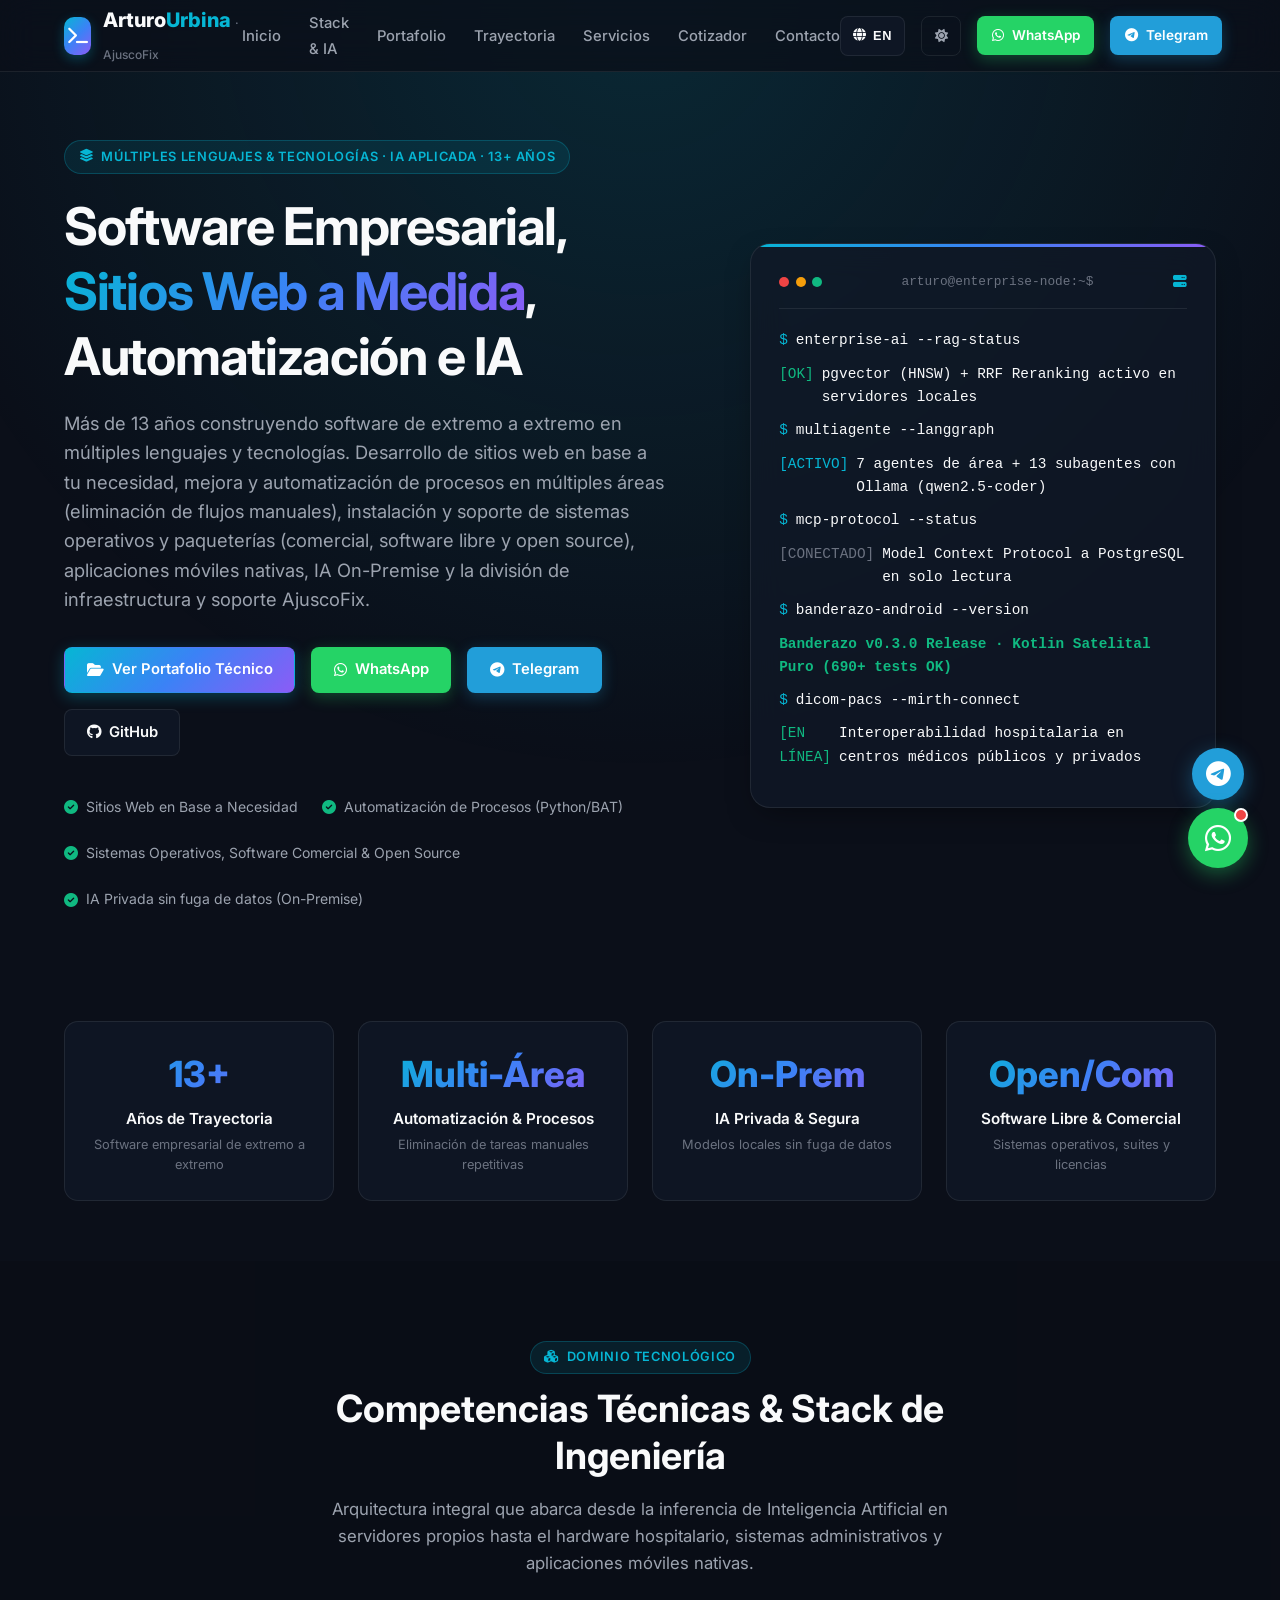
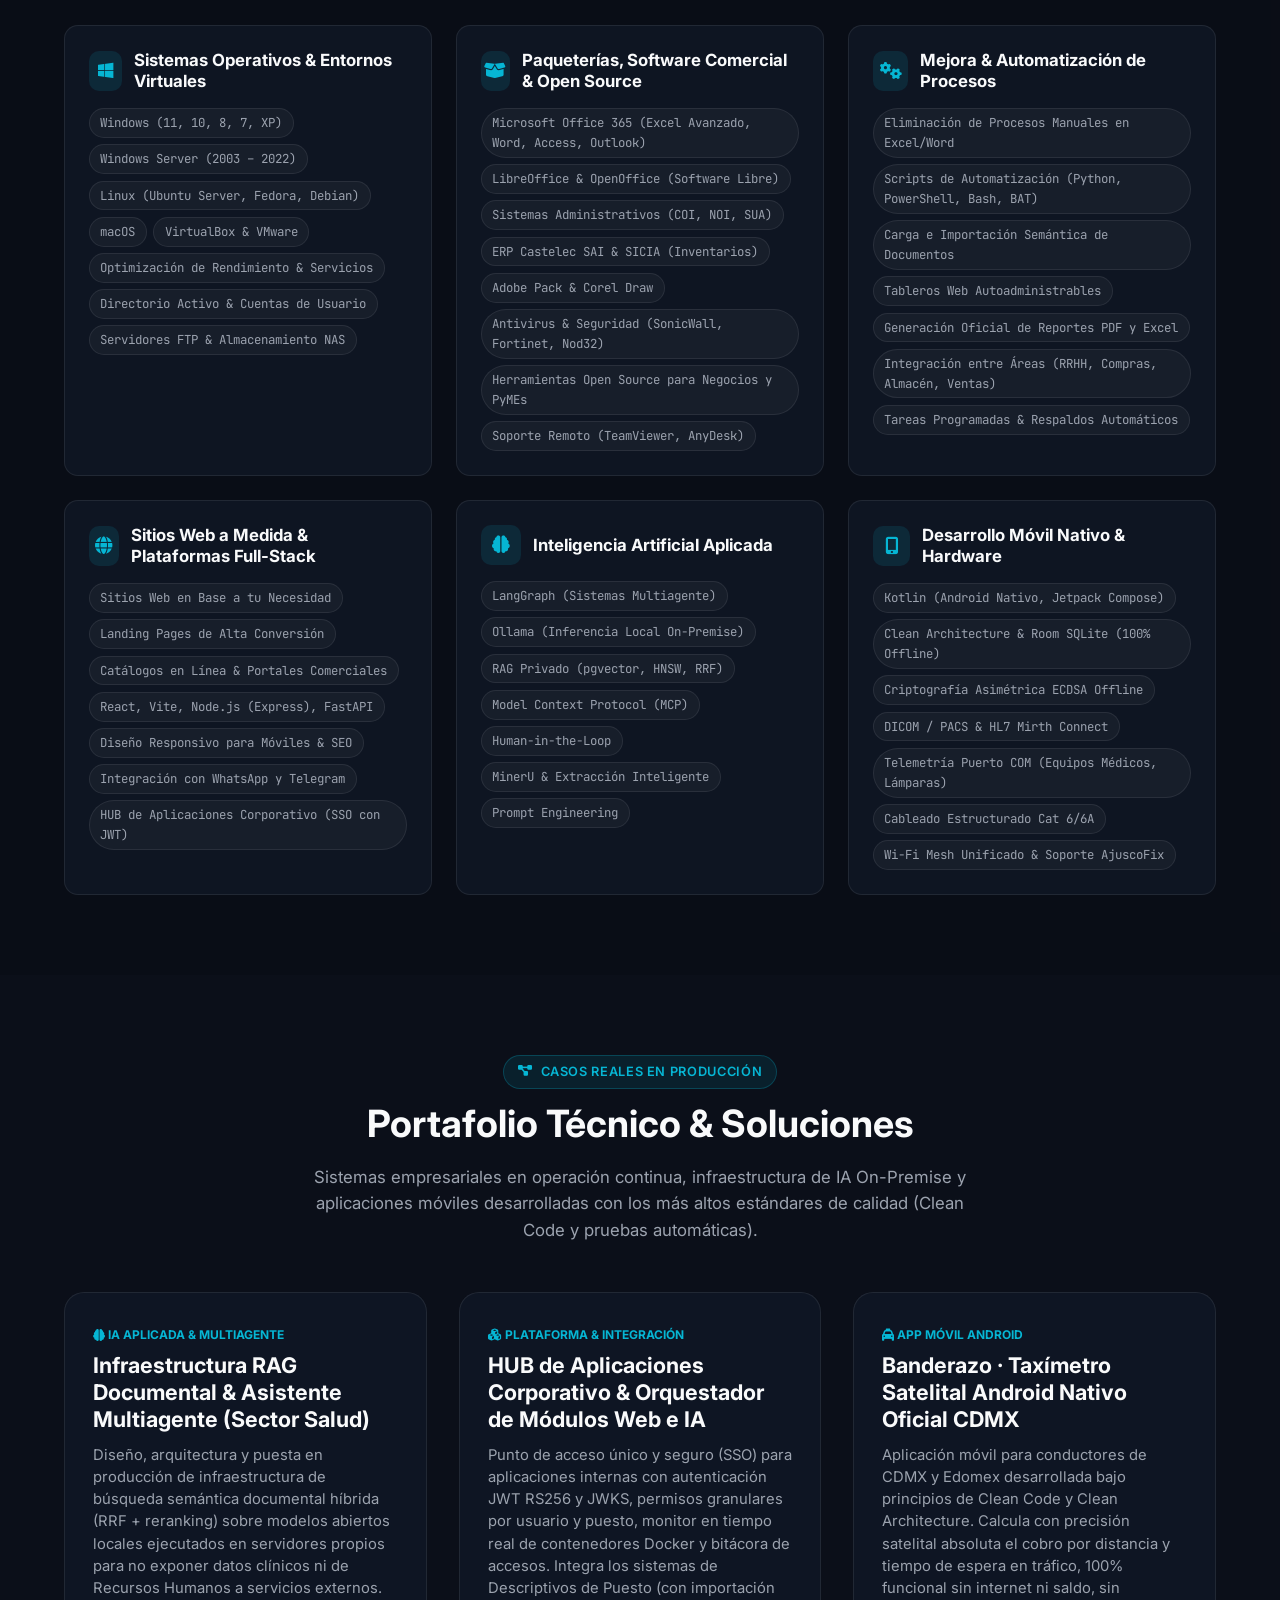
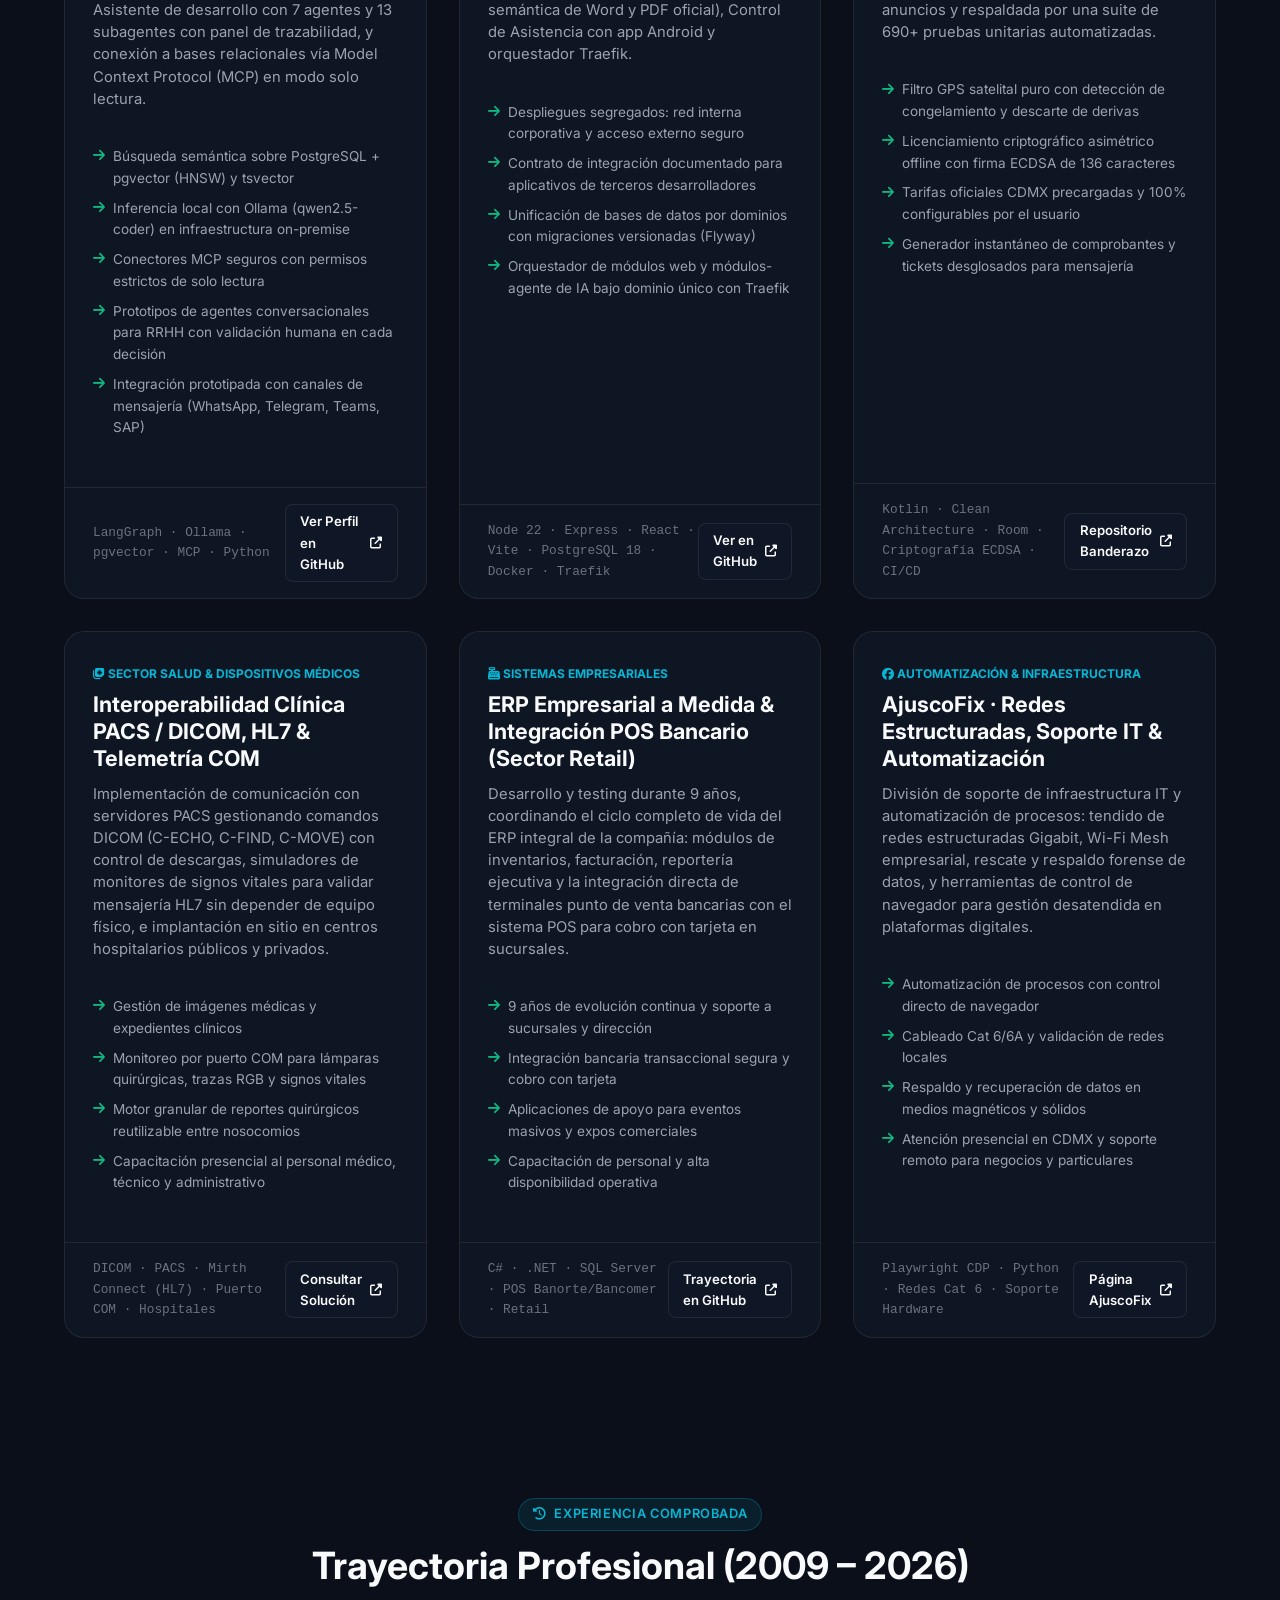
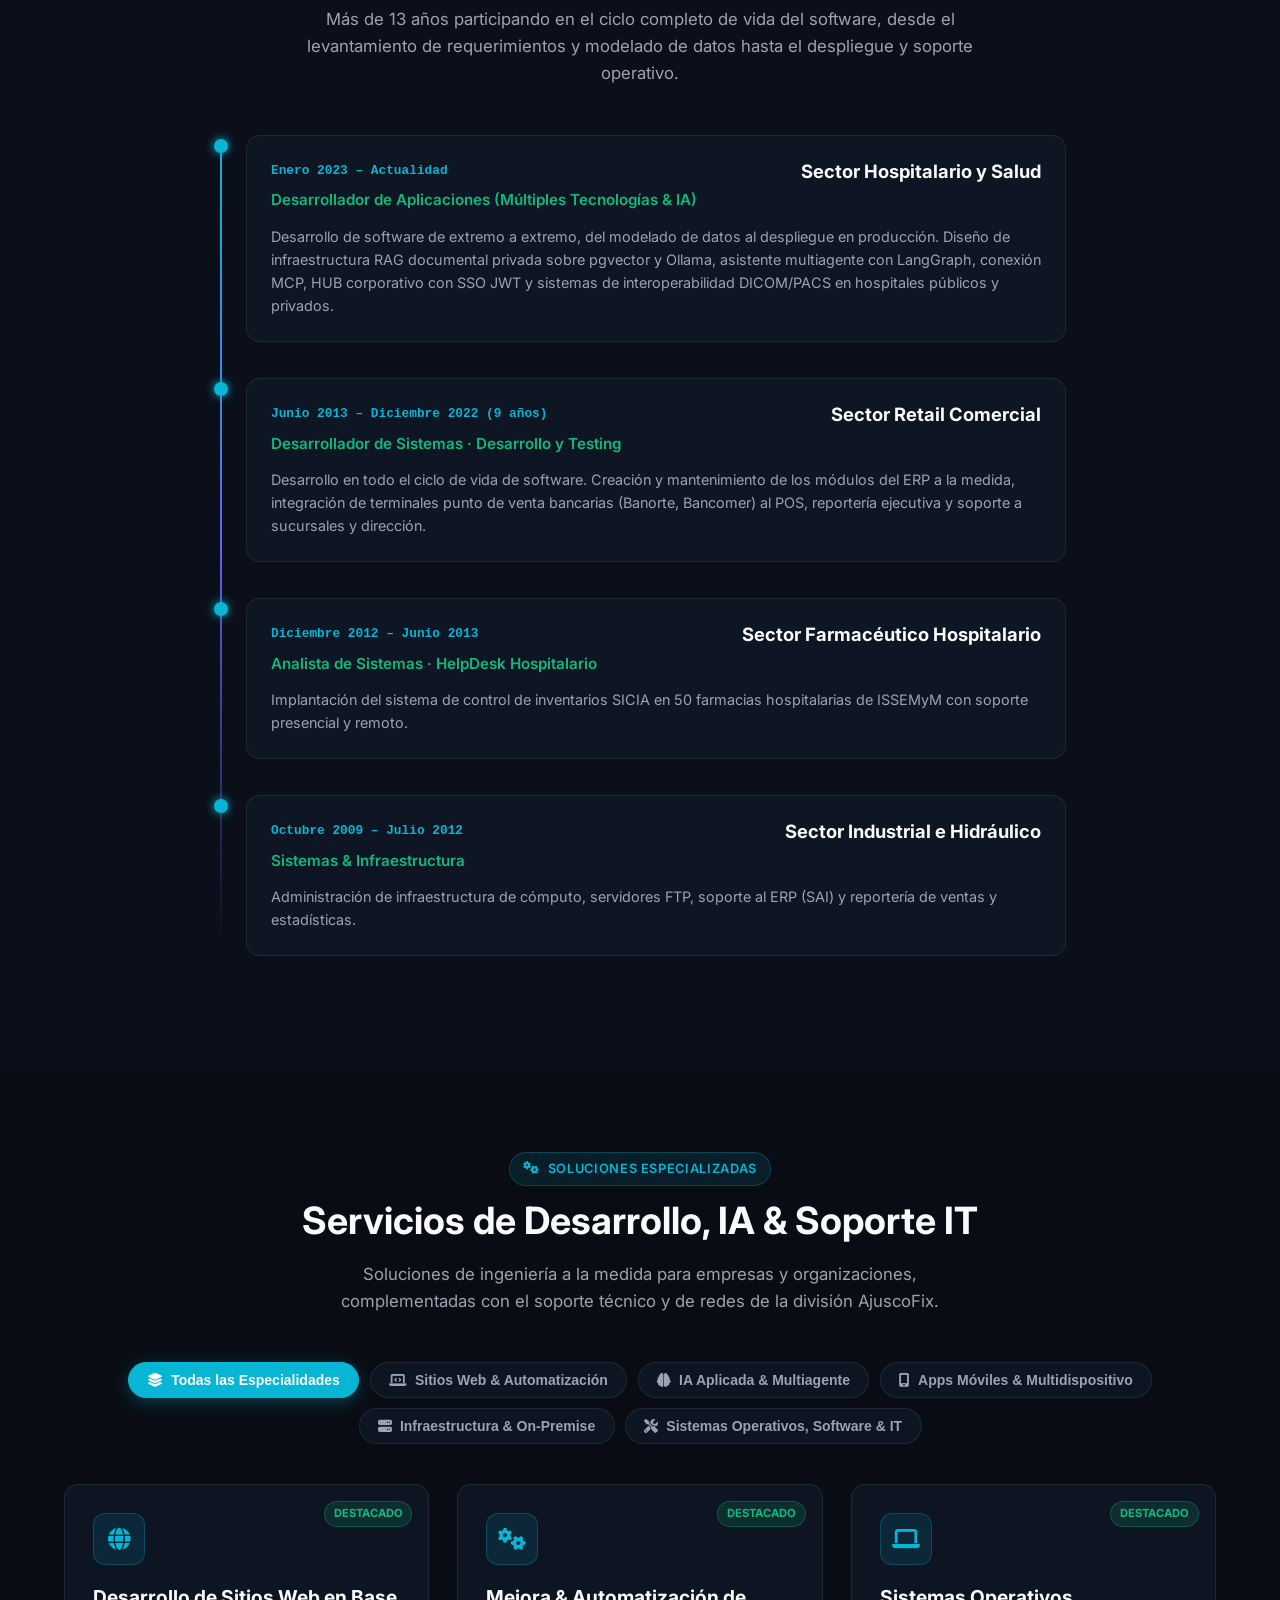
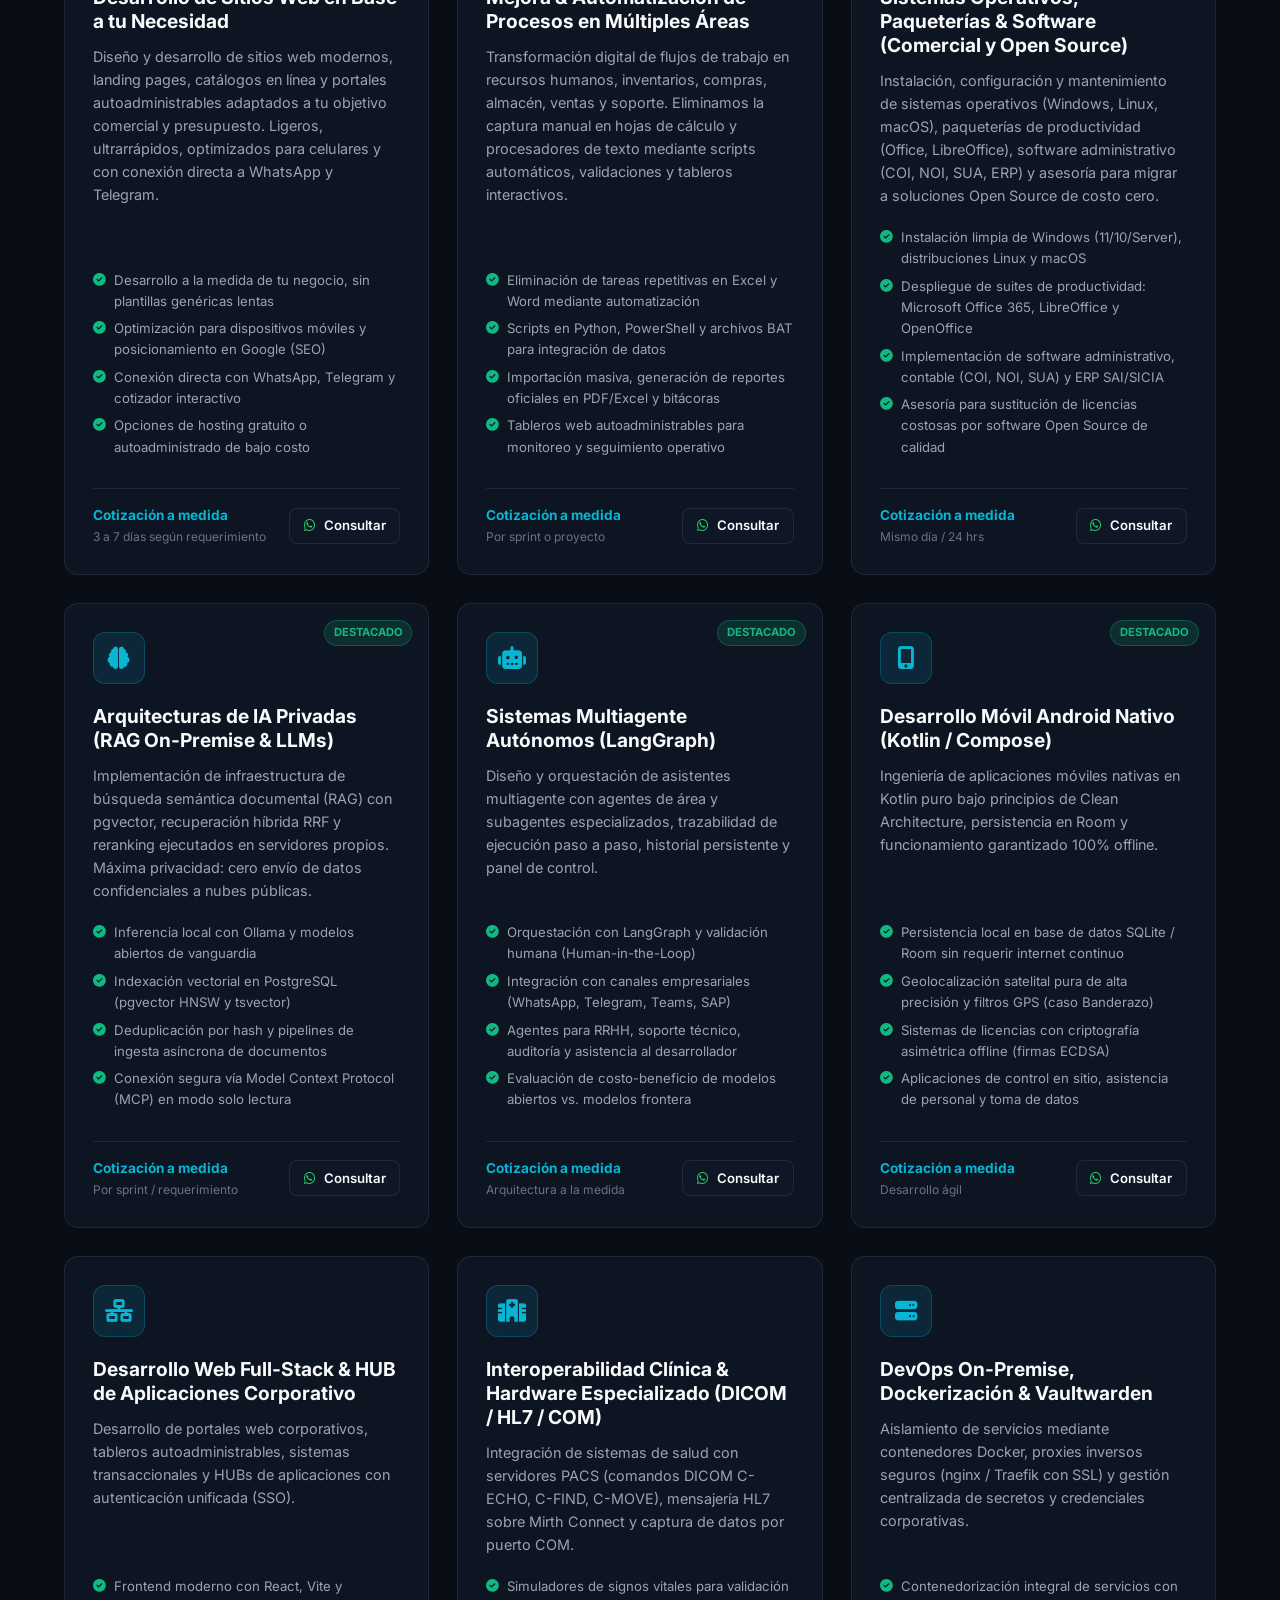
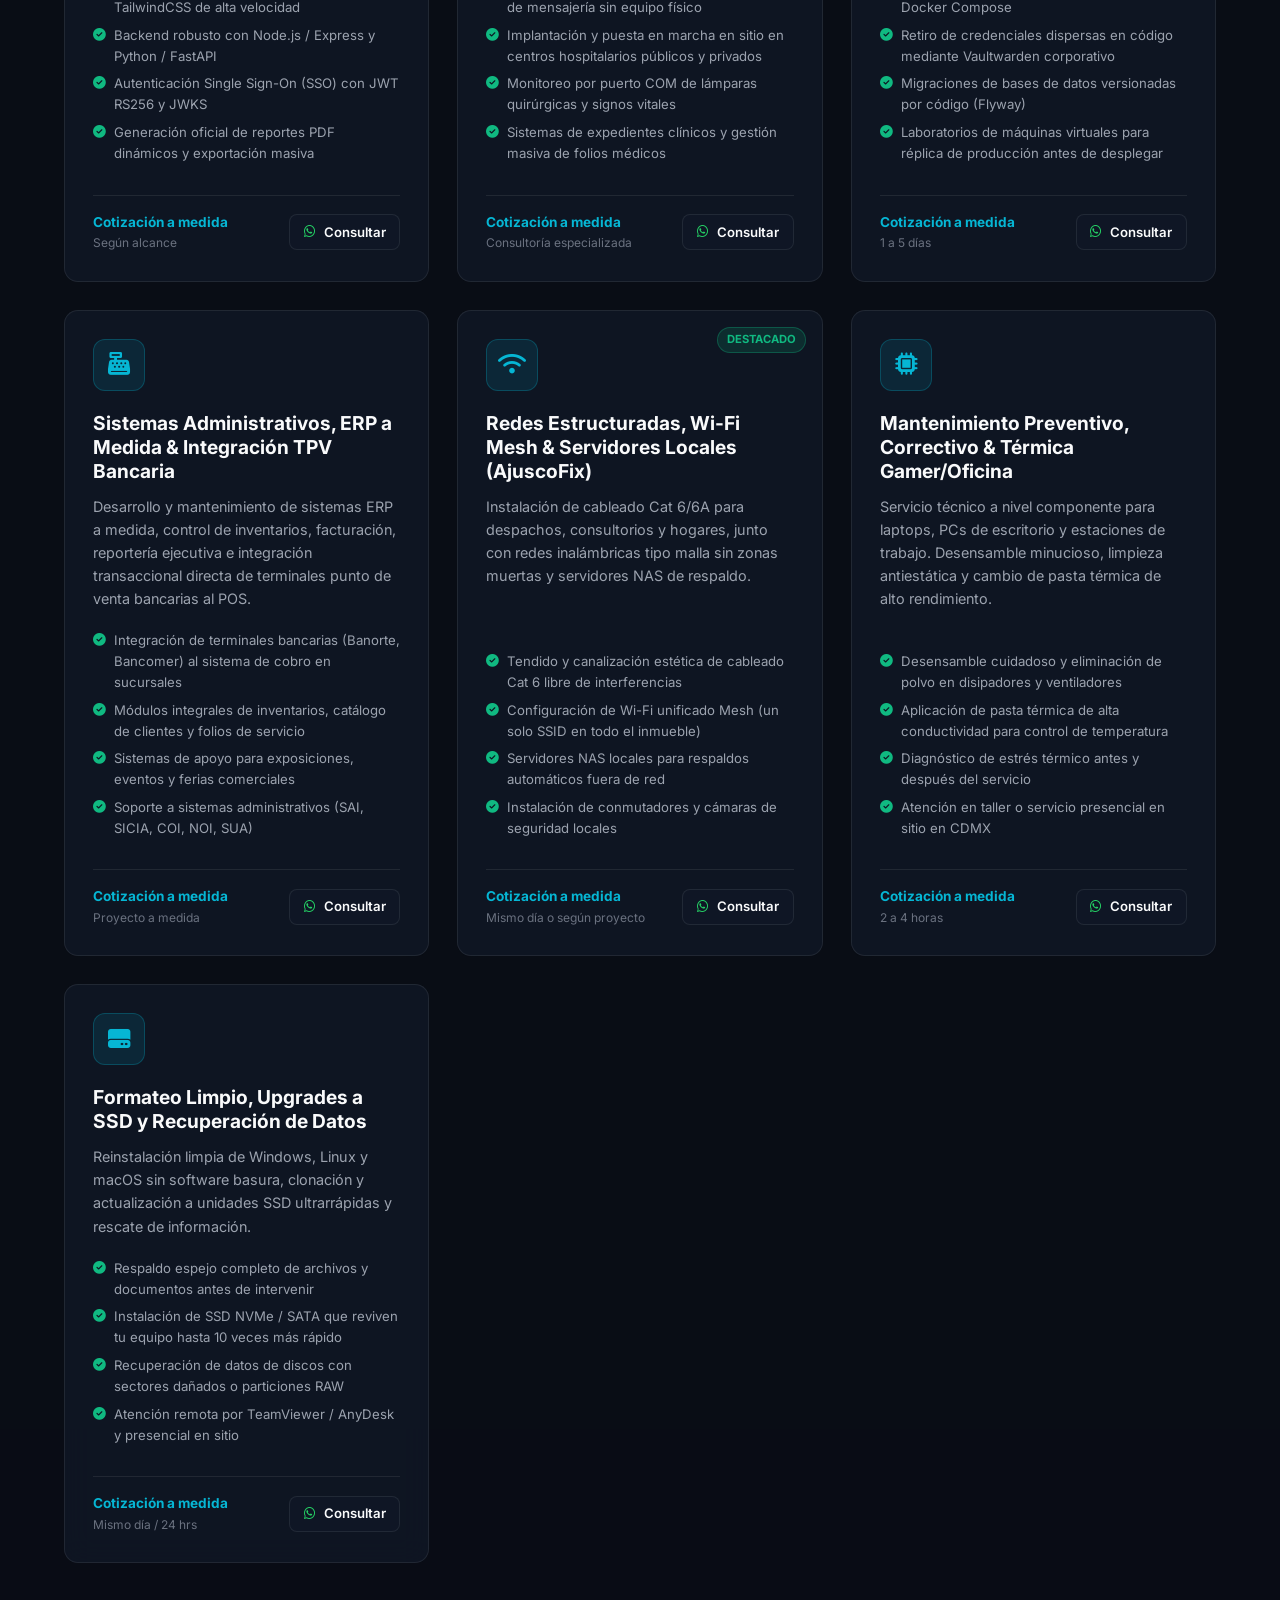
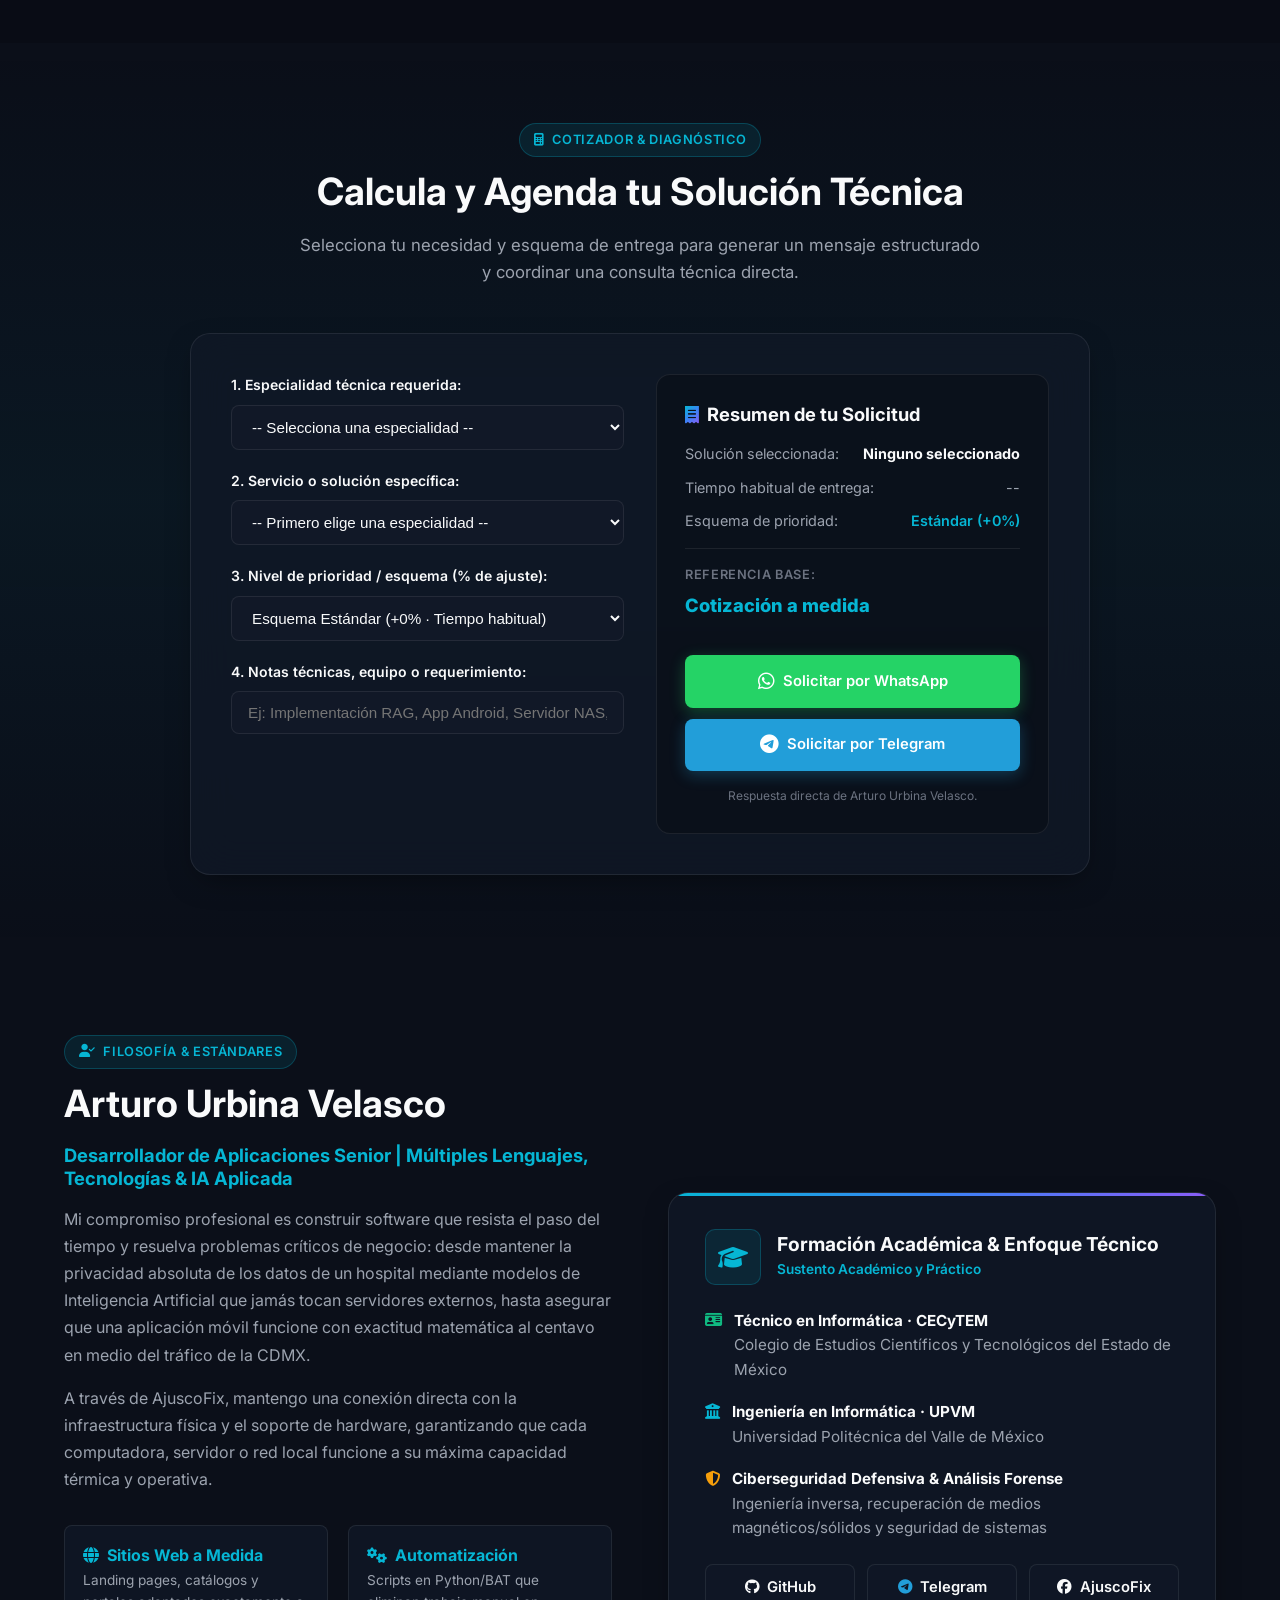
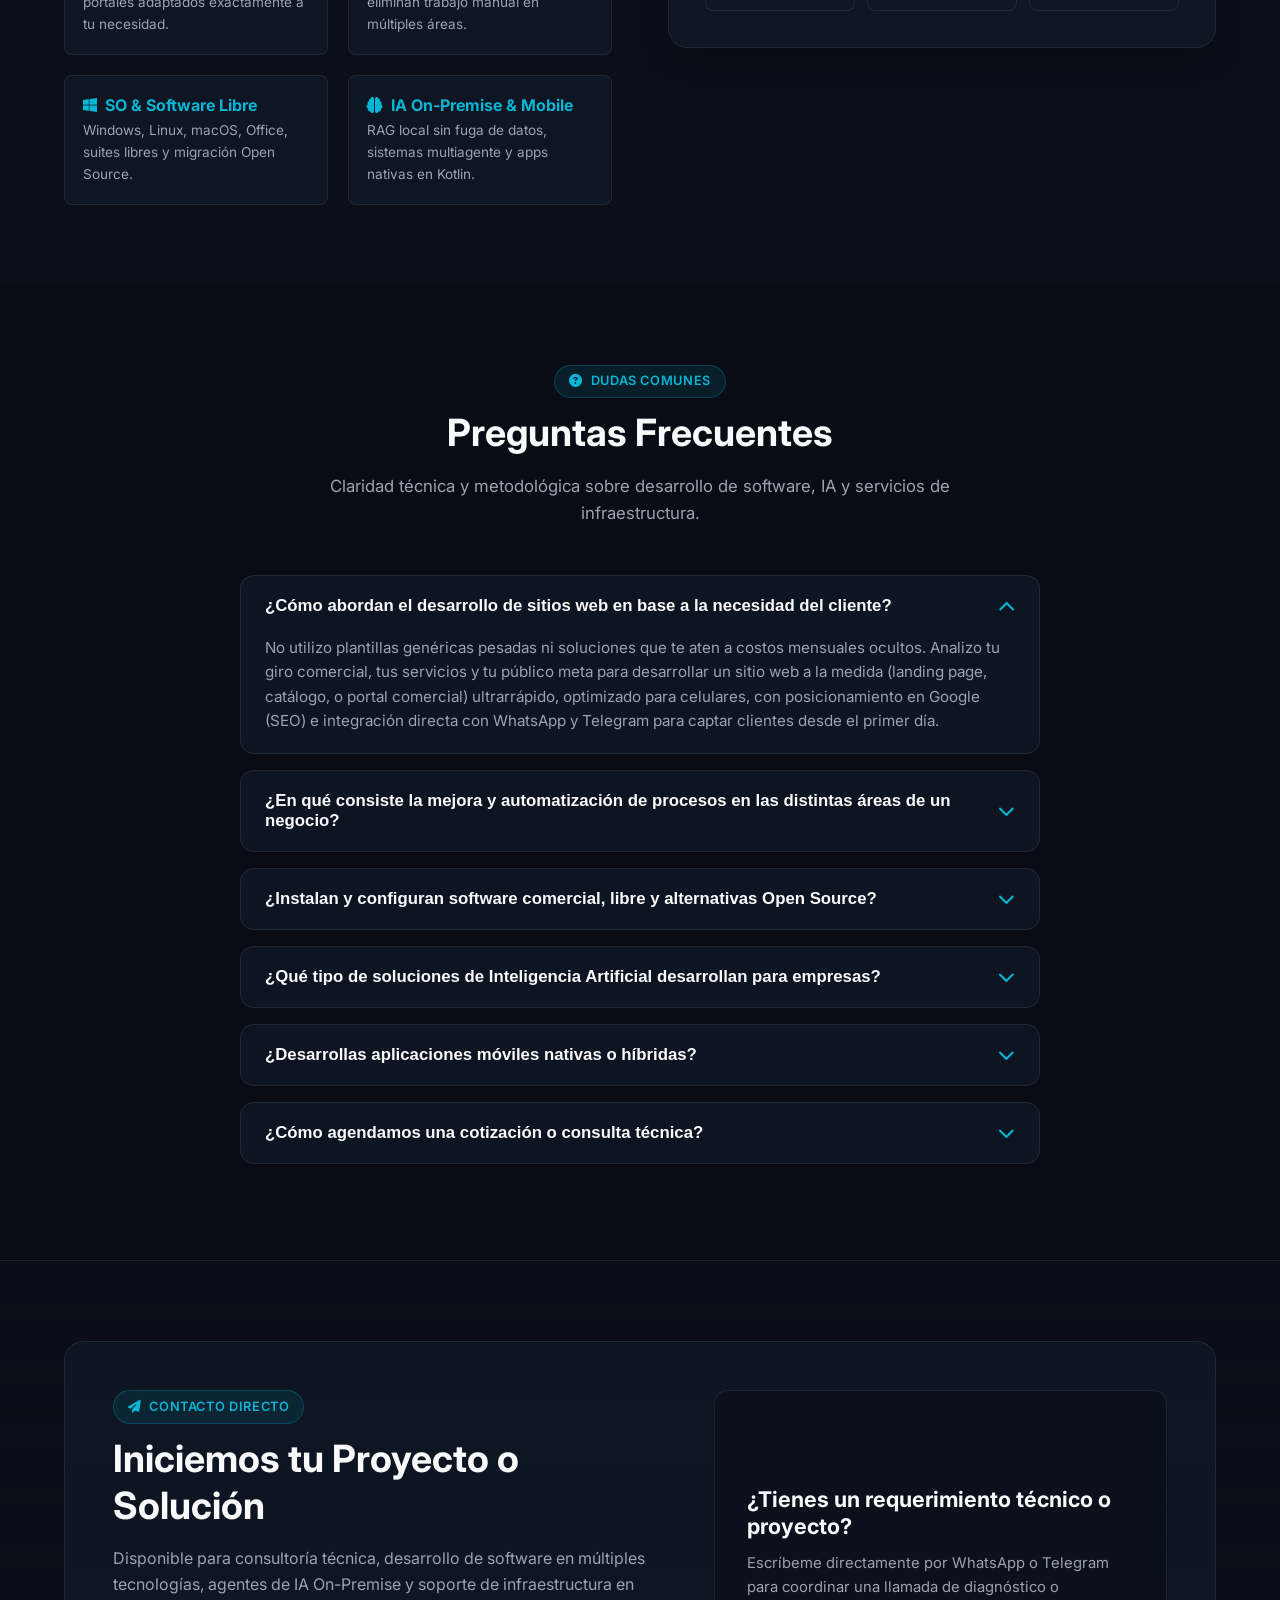
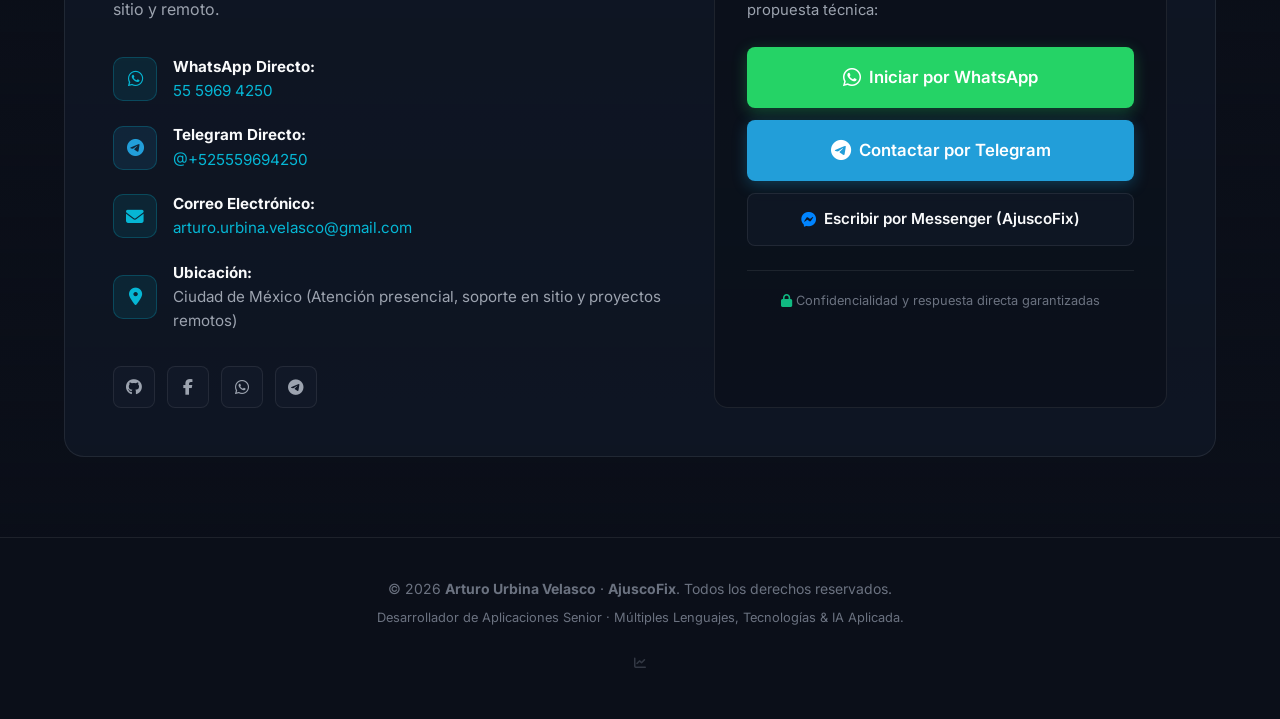
==== commit 594bc772: "feat: contador de visitas ultra discreto con revelacion interactiva por clic" ====
--- a/index.html
+++ b/index.html
@@ -579,13 +579,15 @@
         Desarrollador de Aplicaciones Senior · Múltiples Lenguajes, Tecnologías & IA Aplicada.
       </p>
 
-      <!-- Contador de Visitas Discreto -->
+      <!-- Contador ultra-discreto: solo icono, clic para mostrar/ocultar -->
       <div class="visitor-counter-wrap">
-        <div class="visitor-badge" id="visitorBadge" title="Visitas totales al portal">
+        <button class="visitor-toggle-btn" id="visitorToggle" aria-expanded="false" title="Ver visitas" aria-label="Contador de visitas">
           <i class="fas fa-chart-line visitor-icon"></i>
-          <span class="visitor-label" data-i18n="visitorLabel">Visitas:</span>
-          <span class="visitor-number" id="visitorCount">...</span>
-        </div>
+          <span class="visitor-popover" id="visitorPopover">
+            <span class="visitor-label" data-i18n="visitorLabel">Visitas:</span>
+            <span class="visitor-number" id="visitorCount">...</span>
+          </span>
+        </button>
       </div>
     </div>
   </footer>
--- a/css/styles.css
+++ b/css/styles.css
@@ -1032,62 +1032,108 @@
   color: var(--text-muted);
 }
 
-/* Visitor Counter (Discreto & Minimalista) */
+/* Visitor Counter Ultra-Discreto (Solo icono por defecto, clic para alternar) */
 .visitor-counter-wrap {
   display: inline-flex;
   justify-content: center;
   align-items: center;
-  margin-top: 0.5rem;
-}
-
-.visitor-badge {
+  margin-top: 0.35rem;
+}
+
+.visitor-toggle-btn {
   display: inline-flex;
   align-items: center;
-  gap: 0.55rem;
-  background: rgba(255, 255, 255, 0.03);
-  border: 1px solid var(--border-color);
-  padding: 0.35rem 0.85rem;
+  justify-content: center;
+  gap: 0;
+  background: transparent;
+  border: 1px solid transparent;
+  padding: 0.25rem 0.5rem;
   border-radius: var(--radius-full);
   font-size: 0.775rem;
   font-family: 'JetBrains Mono', monospace;
-  color: var(--text-secondary);
-  transition: var(--transition);
-  box-shadow: 0 2px 8px rgba(0, 0, 0, 0.15);
-}
-
-[data-theme="light"] .visitor-badge {
-  background: rgba(0, 0, 0, 0.03);
-  box-shadow: 0 2px 6px rgba(0, 0, 0, 0.04);
-}
-
-.visitor-badge:hover {
-  border-color: var(--accent-cyan);
-  color: var(--text-primary);
+  color: var(--text-muted);
+  opacity: 0.42;
+  cursor: pointer;
+  transition: all 0.35s cubic-bezier(0.4, 0, 0.2, 1);
+  outline: none;
+}
+
+.visitor-toggle-btn:hover {
+  opacity: 0.95;
+  color: var(--accent-cyan);
+  background: rgba(6, 182, 212, 0.08);
+  border-color: rgba(6, 182, 212, 0.25);
   transform: translateY(-1px);
 }
 
+.visitor-toggle-btn:focus-visible {
+  outline: 2px solid var(--accent-cyan);
+  outline-offset: 2px;
+}
+
+.visitor-toggle-btn.expanded {
+  opacity: 1;
+  background: rgba(255, 255, 255, 0.04);
+  border-color: var(--border-color);
+  padding: 0.25rem 0.75rem;
+  gap: 0.45rem;
+  box-shadow: 0 2px 10px rgba(0, 0, 0, 0.2);
+}
+
+[data-theme="light"] .visitor-toggle-btn.expanded {
+  background: rgba(0, 0, 0, 0.04);
+  box-shadow: 0 2px 6px rgba(0, 0, 0, 0.05);
+}
+
 .visitor-icon {
-  color: var(--accent-cyan);
+  color: inherit;
   font-size: 0.75rem;
+  transition: transform 0.25s ease, color 0.25s ease;
+}
+
+.visitor-toggle-btn:hover .visitor-icon,
+.visitor-toggle-btn.expanded .visitor-icon {
+  color: var(--accent-cyan);
+}
+
+.visitor-popover {
+  display: inline-flex;
+  align-items: center;
+  gap: 0.4rem;
+  max-width: 0;
+  opacity: 0;
+  overflow: hidden;
+  white-space: nowrap;
+  pointer-events: none;
+  transition: max-width 0.35s cubic-bezier(0.4, 0, 0.2, 1),
+              opacity 0.25s ease;
+}
+
+.visitor-toggle-btn.expanded .visitor-popover {
+  max-width: 180px;
+  opacity: 1;
+  pointer-events: auto;
 }
 
 .visitor-label {
   color: var(--text-muted);
   font-weight: 500;
   letter-spacing: 0.02em;
+  font-size: 0.75rem;
 }
 
 .visitor-number {
   font-weight: 700;
   color: var(--accent-cyan);
   background: rgba(6, 182, 212, 0.12);
-  padding: 0.1rem 0.5rem;
+  padding: 0.08rem 0.45rem;
   border-radius: 4px;
   border: 1px solid rgba(6, 182, 212, 0.25);
-  min-width: 28px;
+  min-width: 24px;
   display: inline-block;
   text-align: center;
   letter-spacing: 0.03em;
+  font-size: 0.75rem;
 }
 
 /* Language Toggle Button */
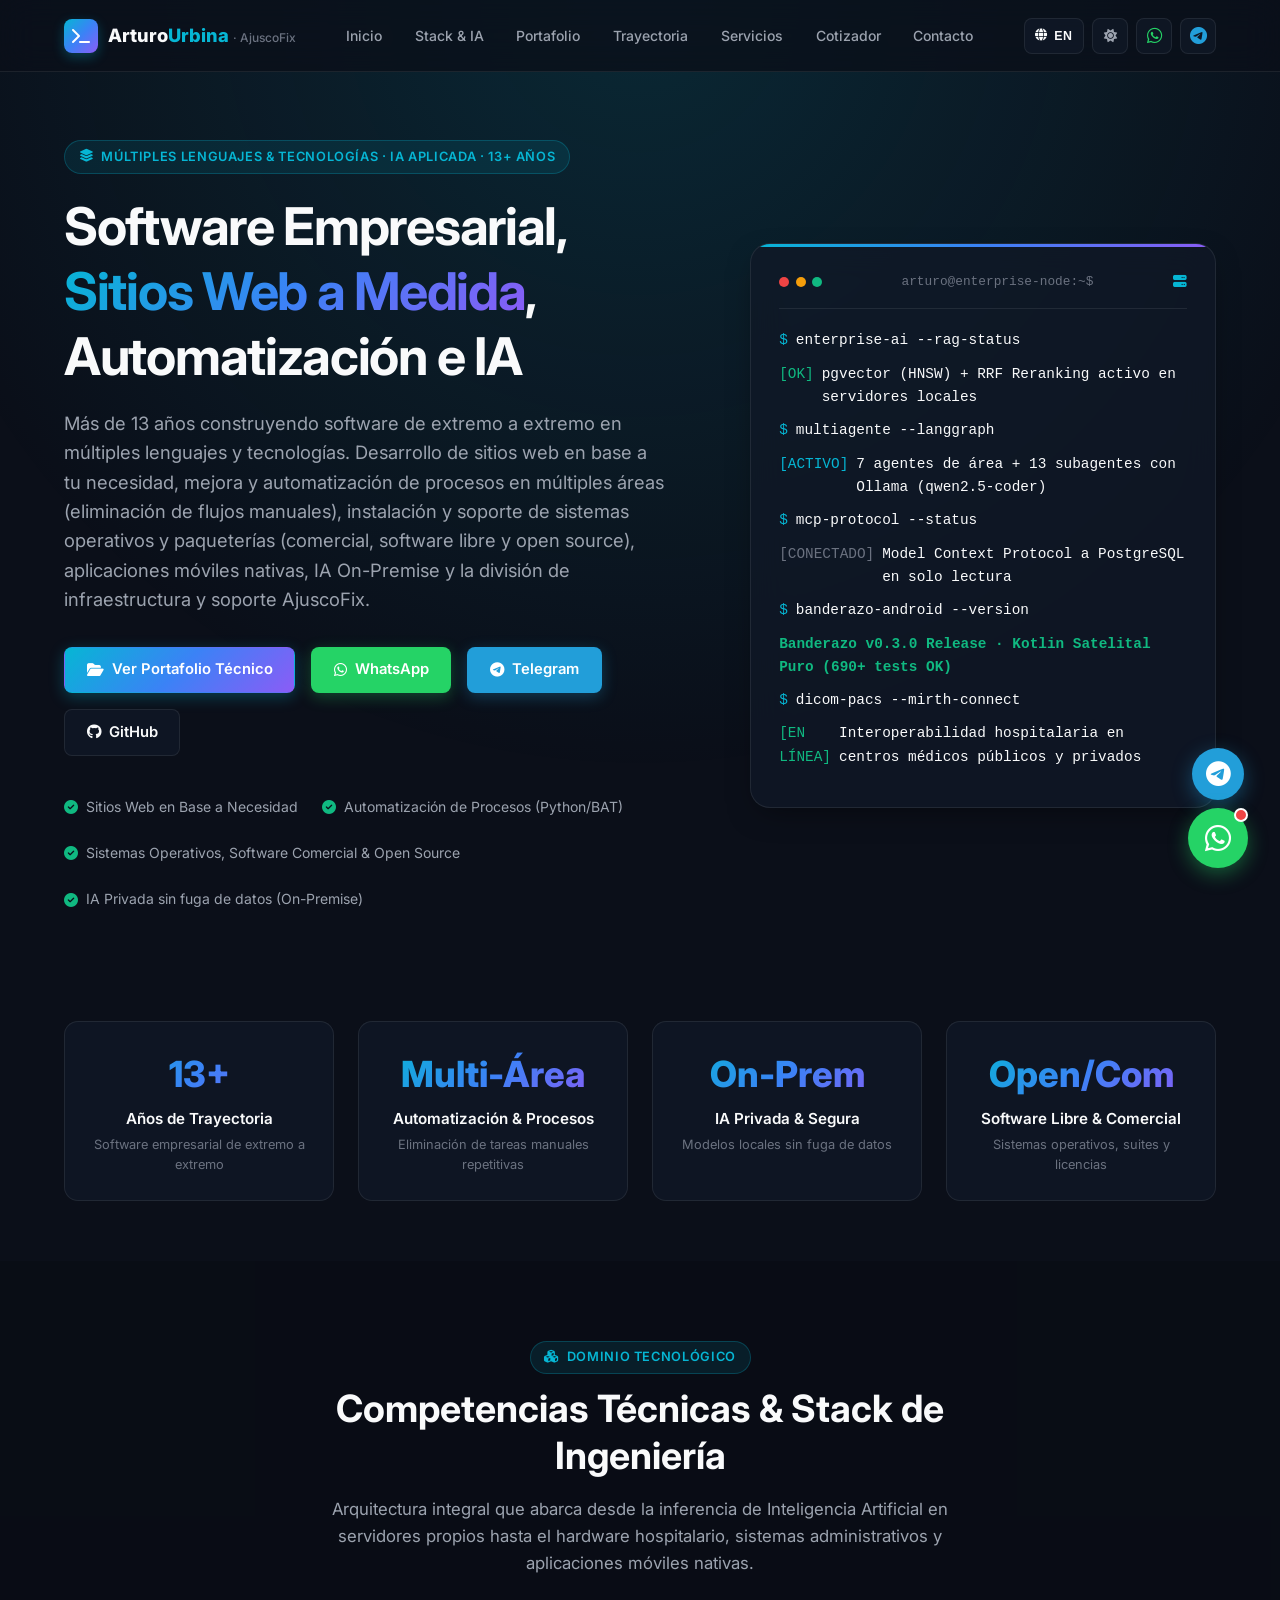
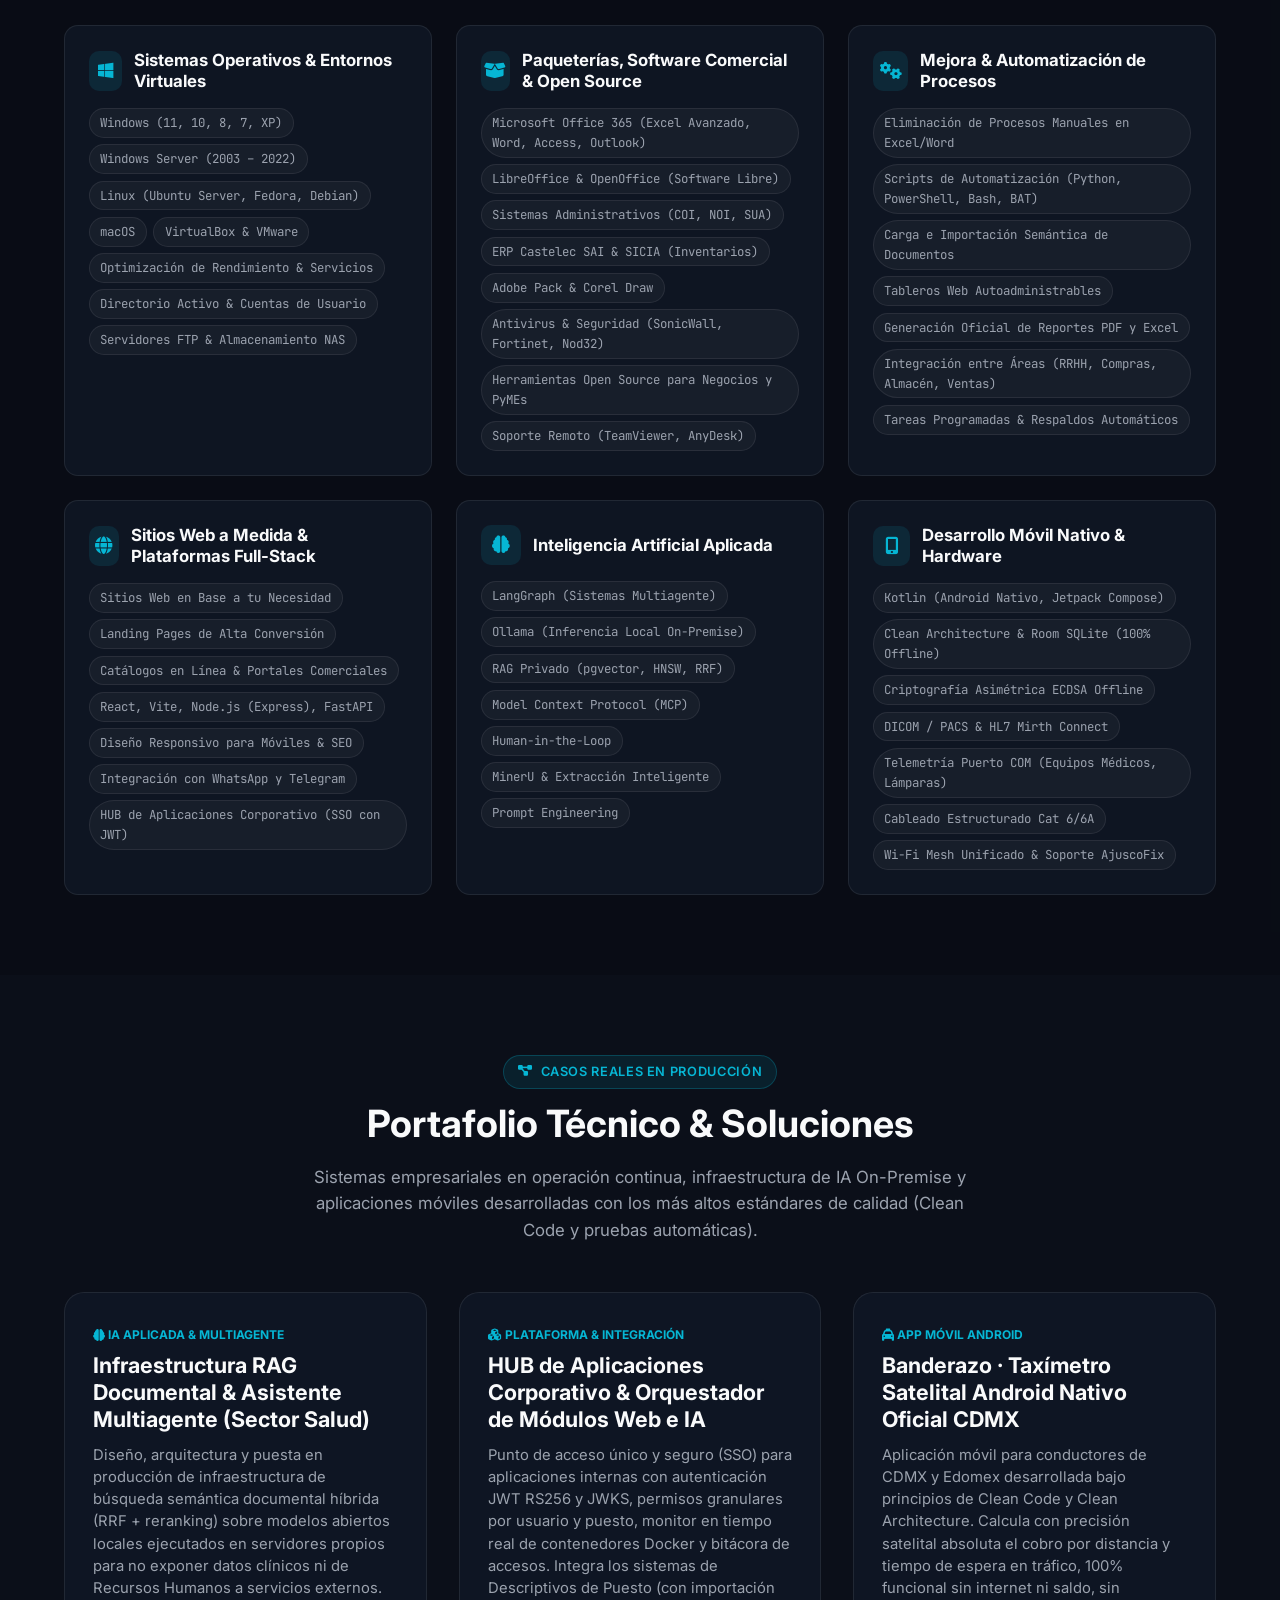
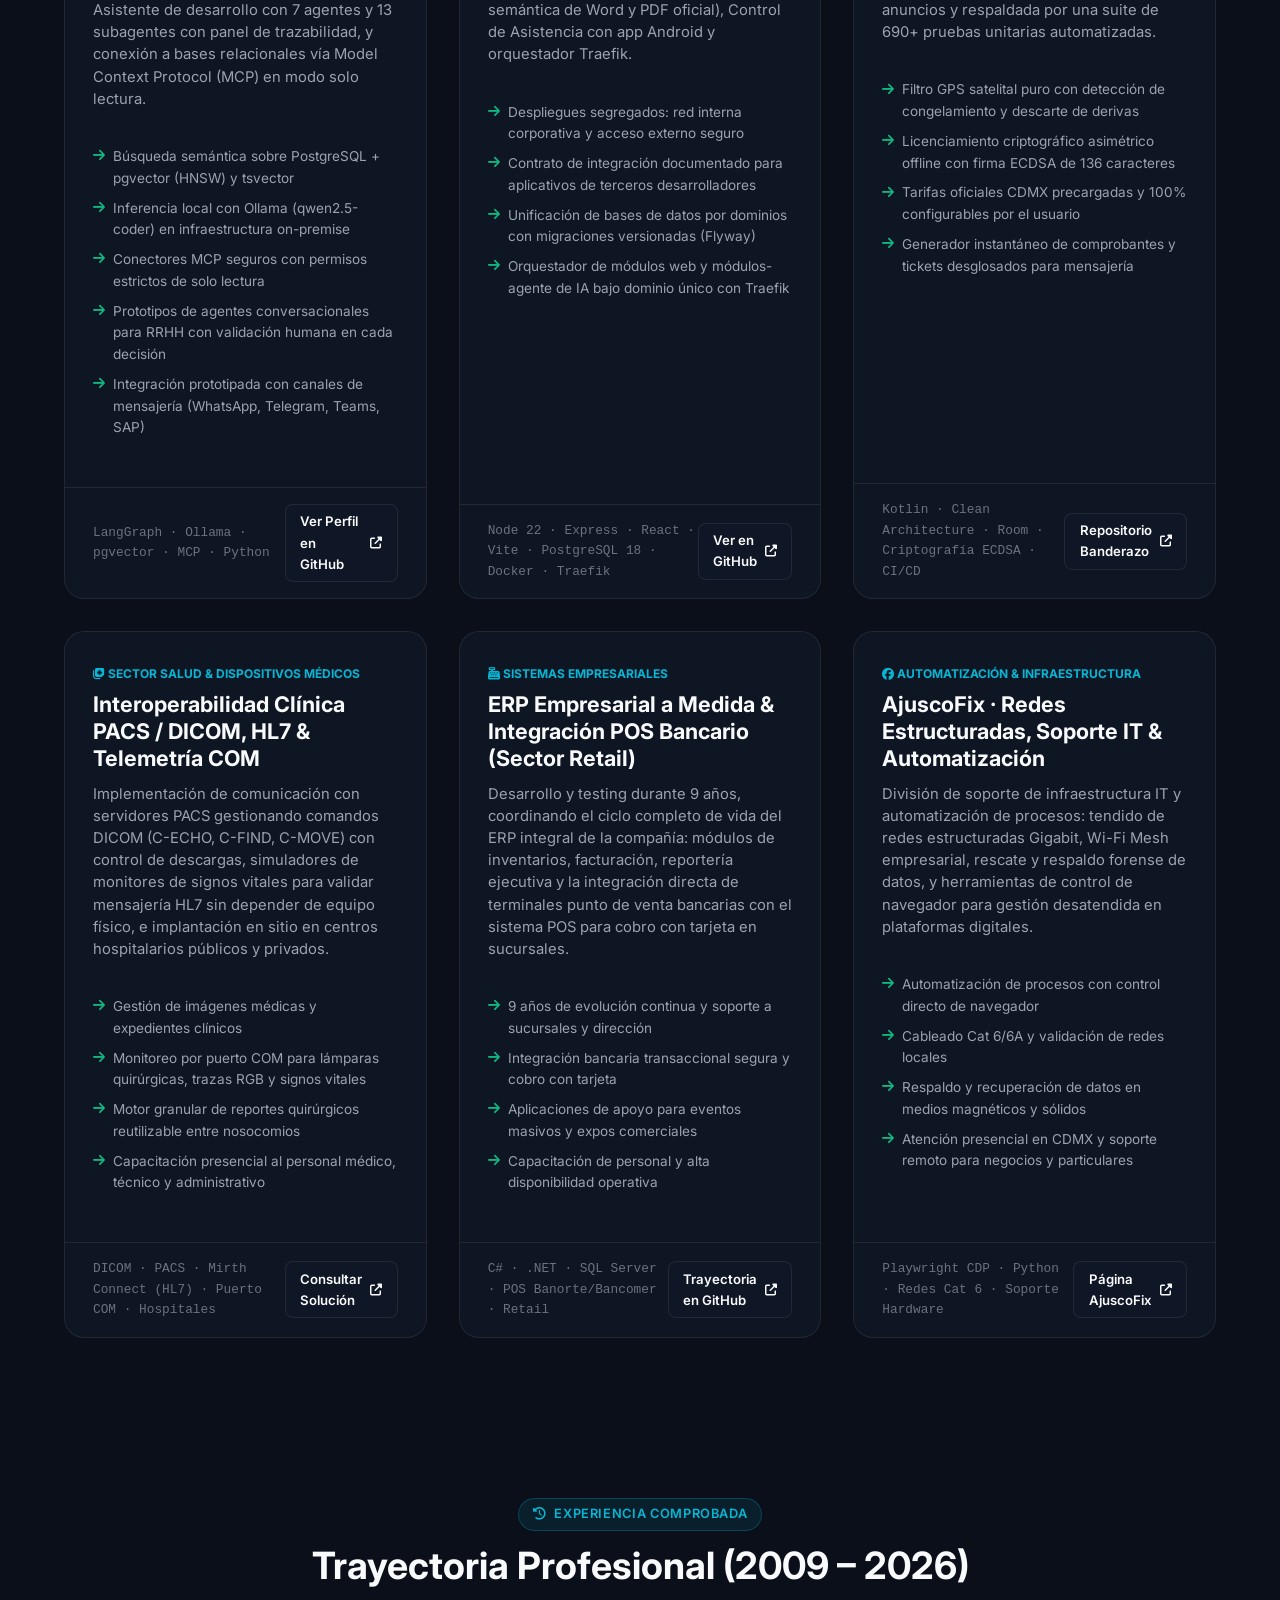
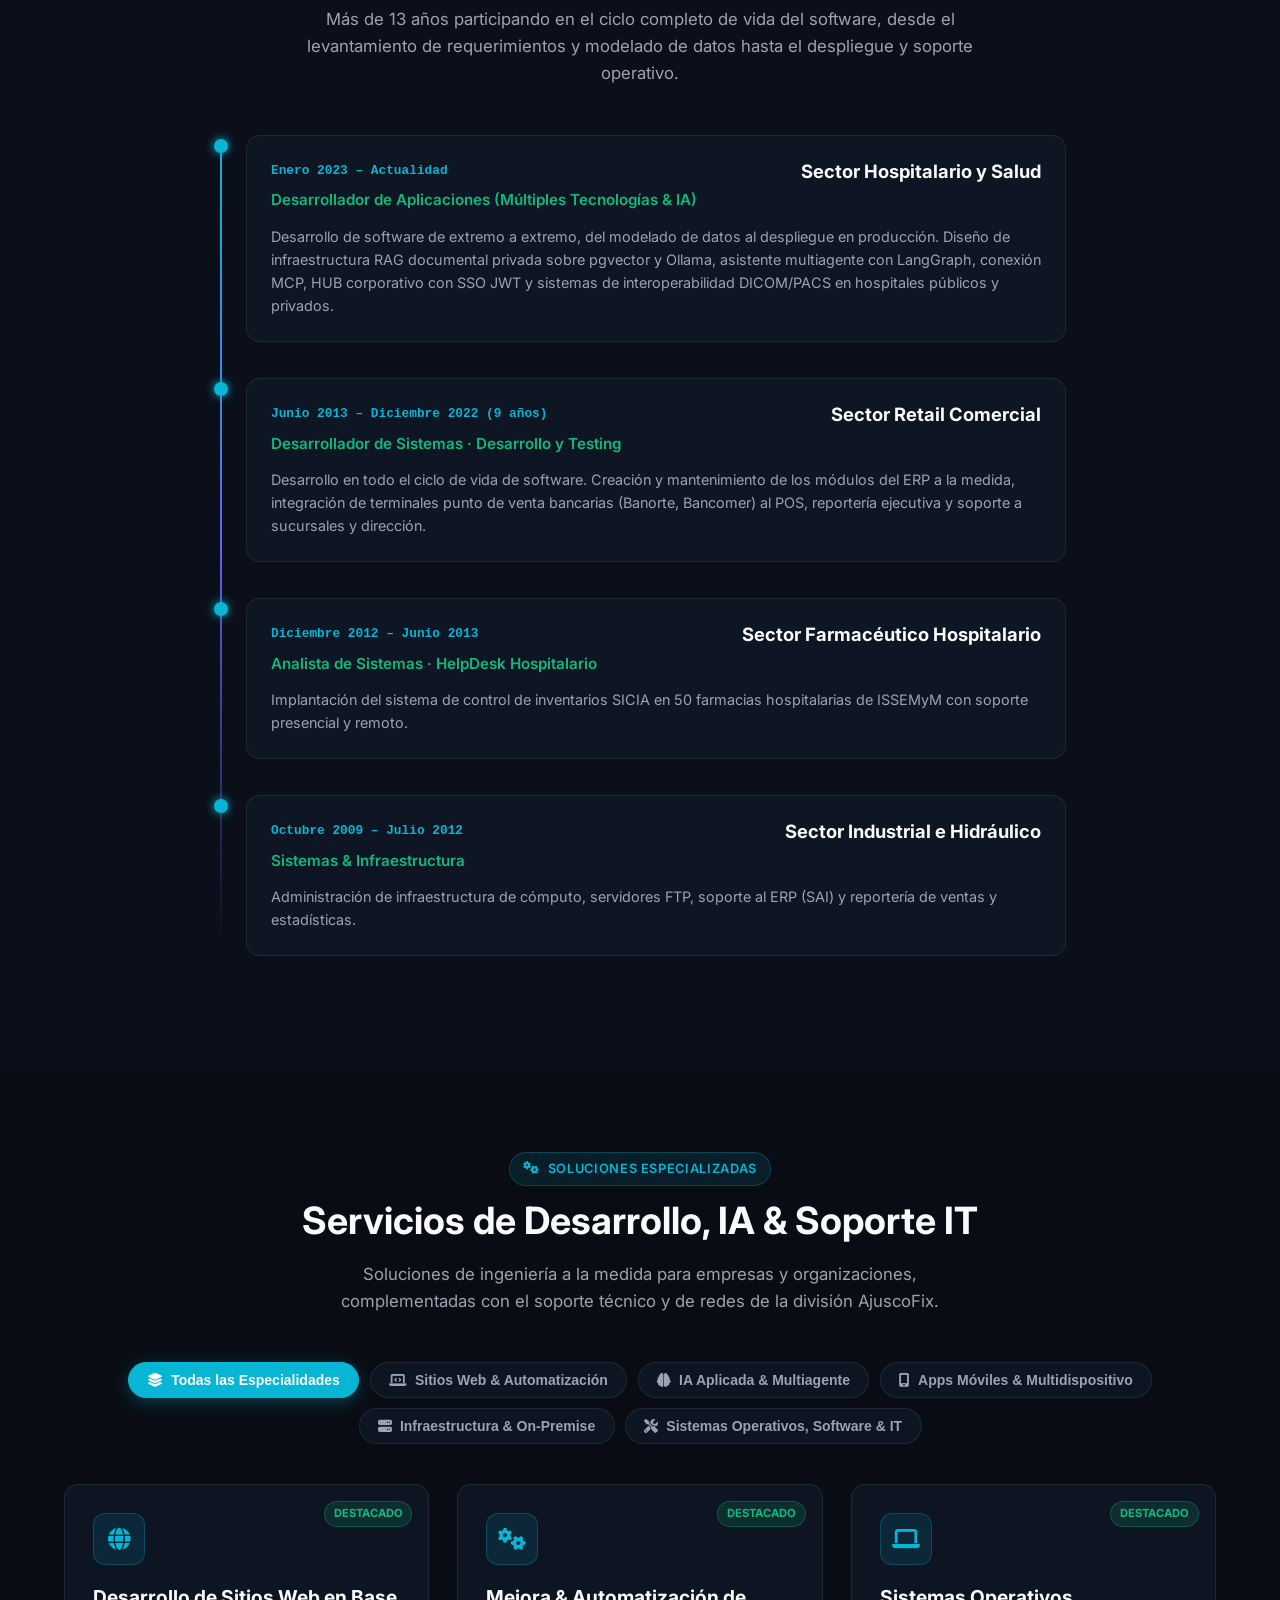
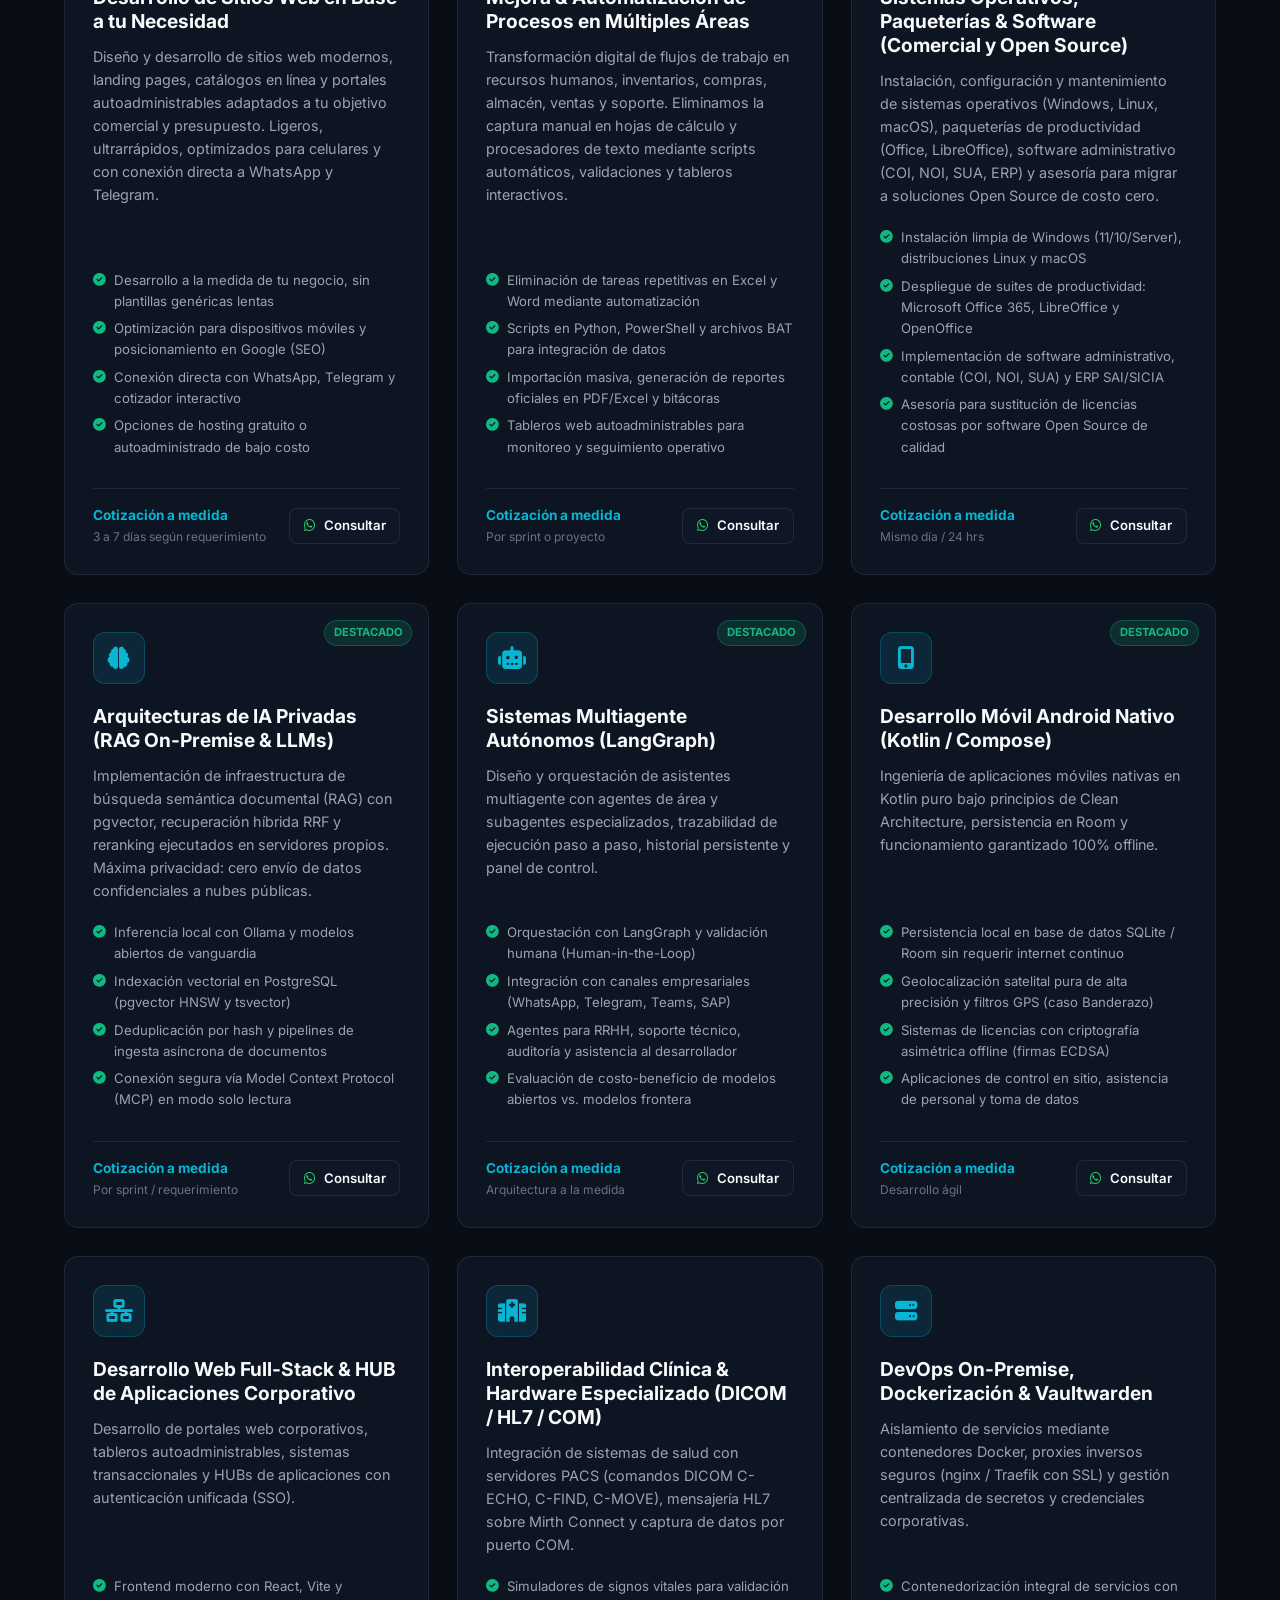
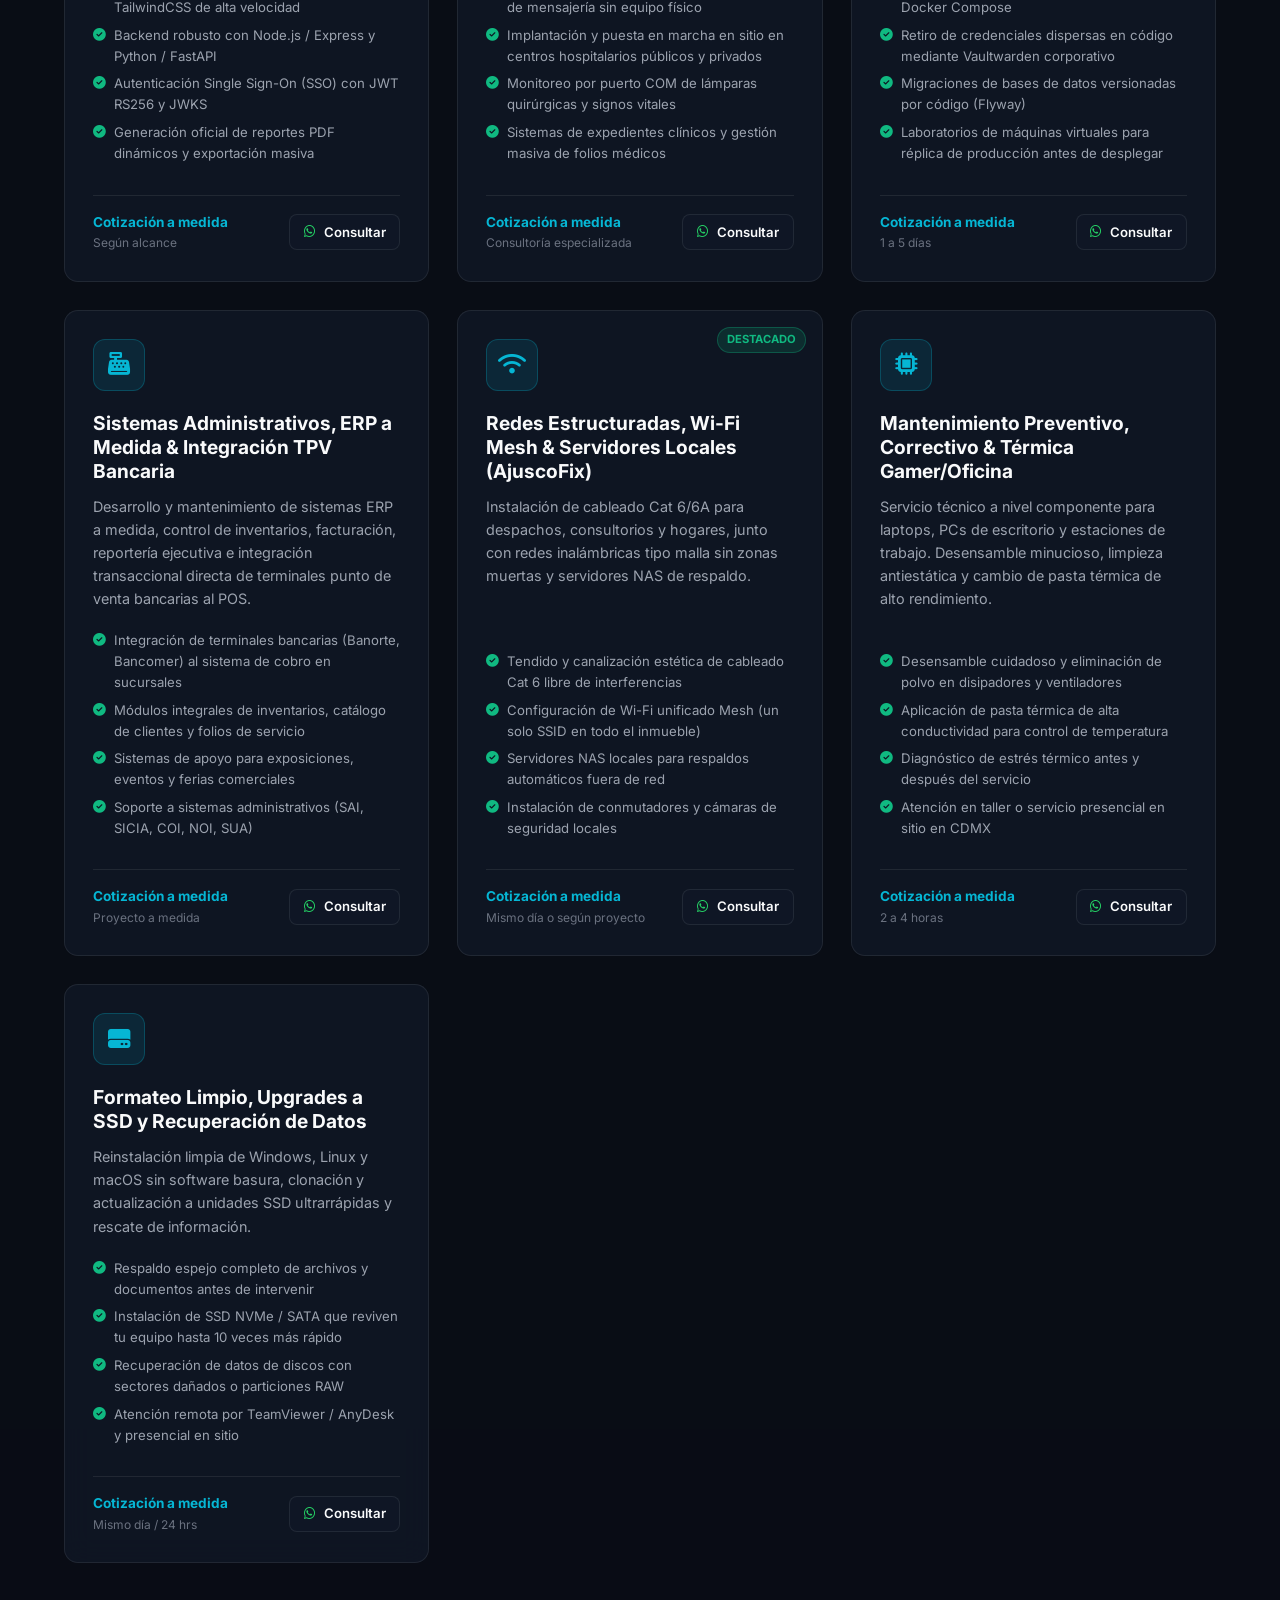
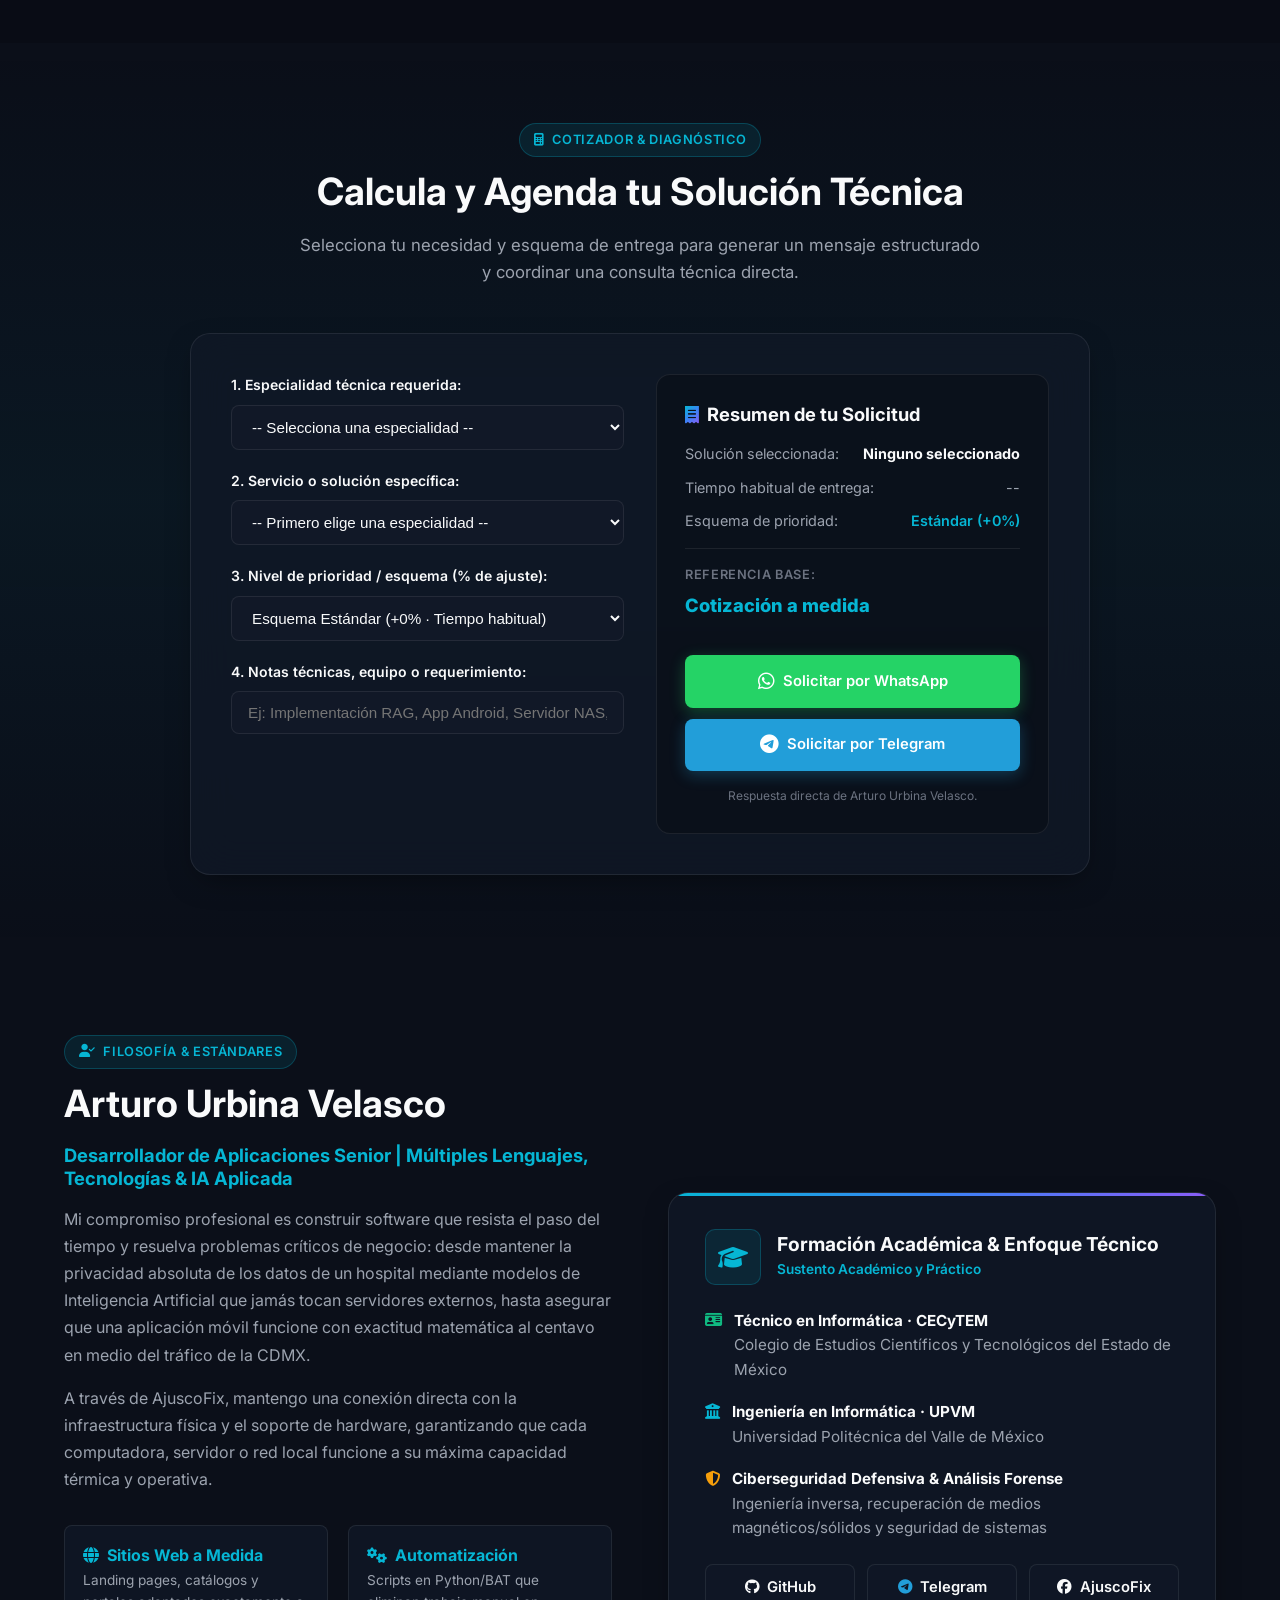
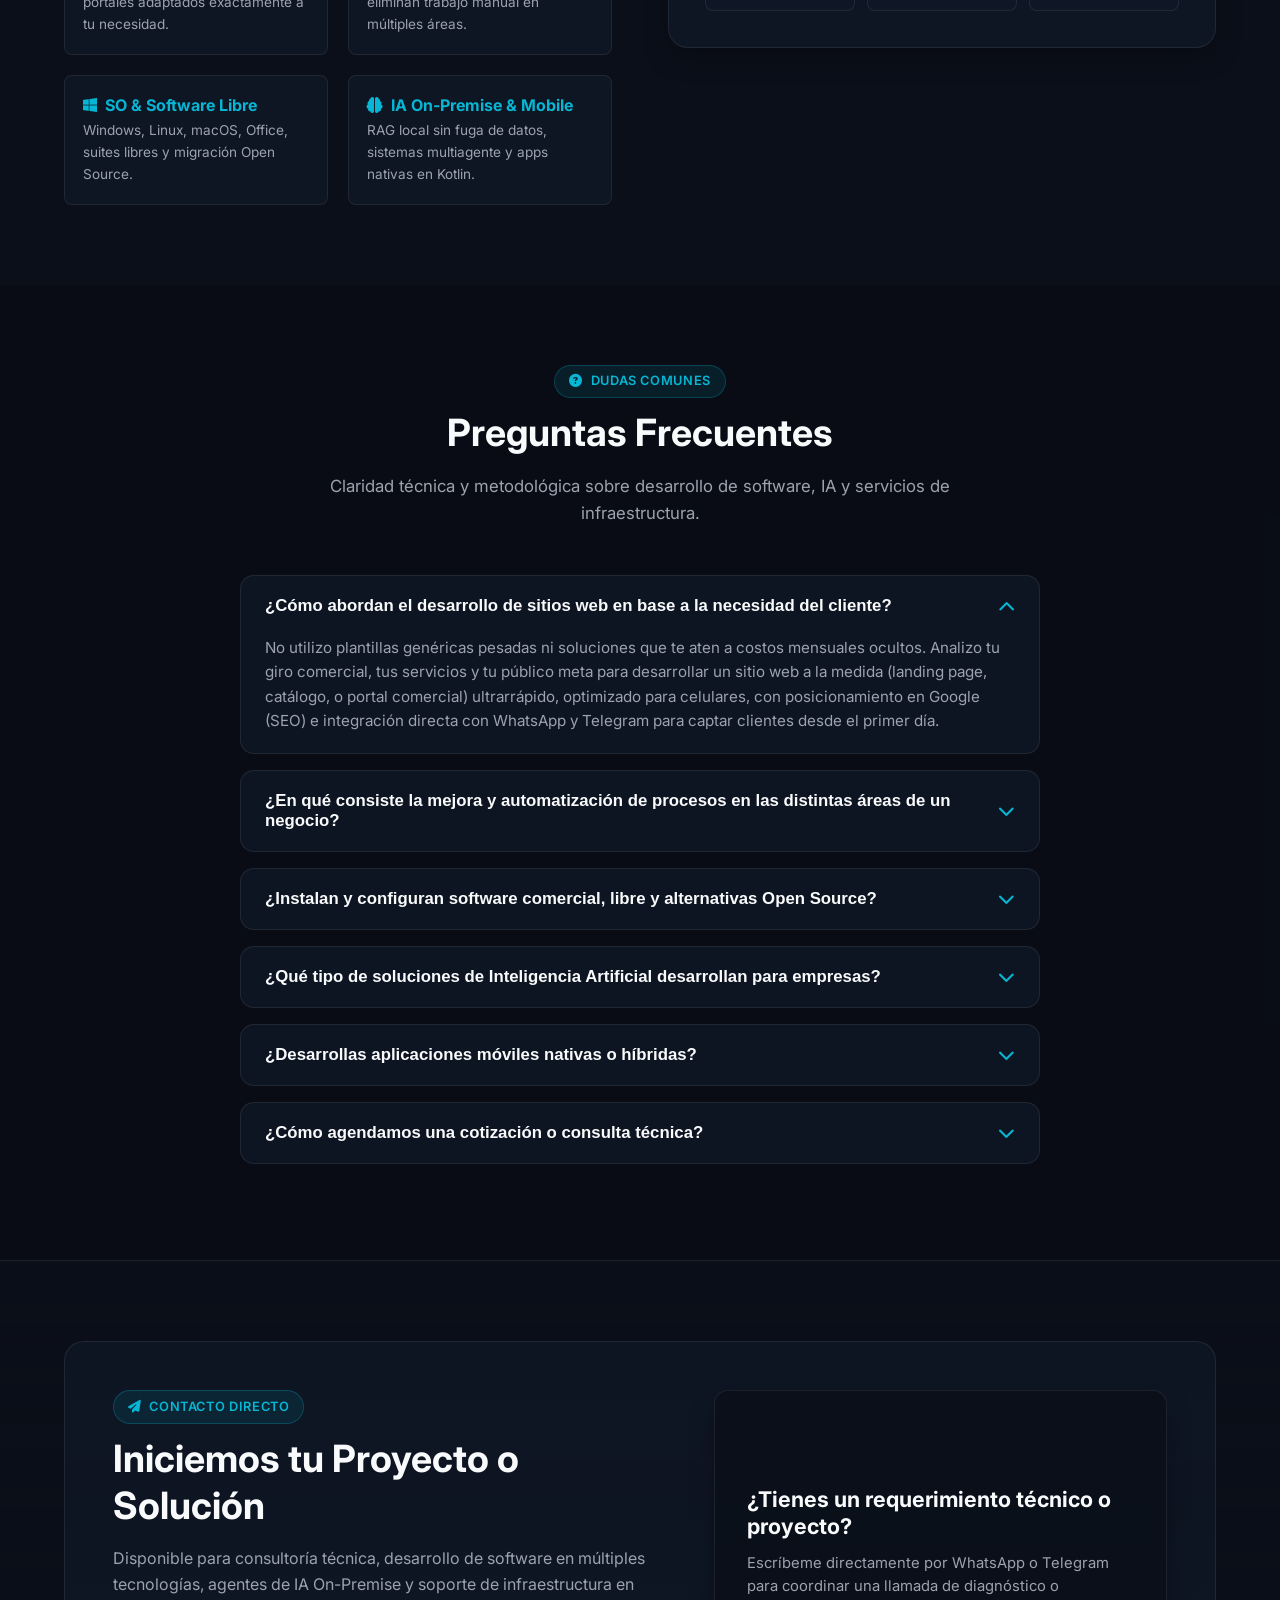
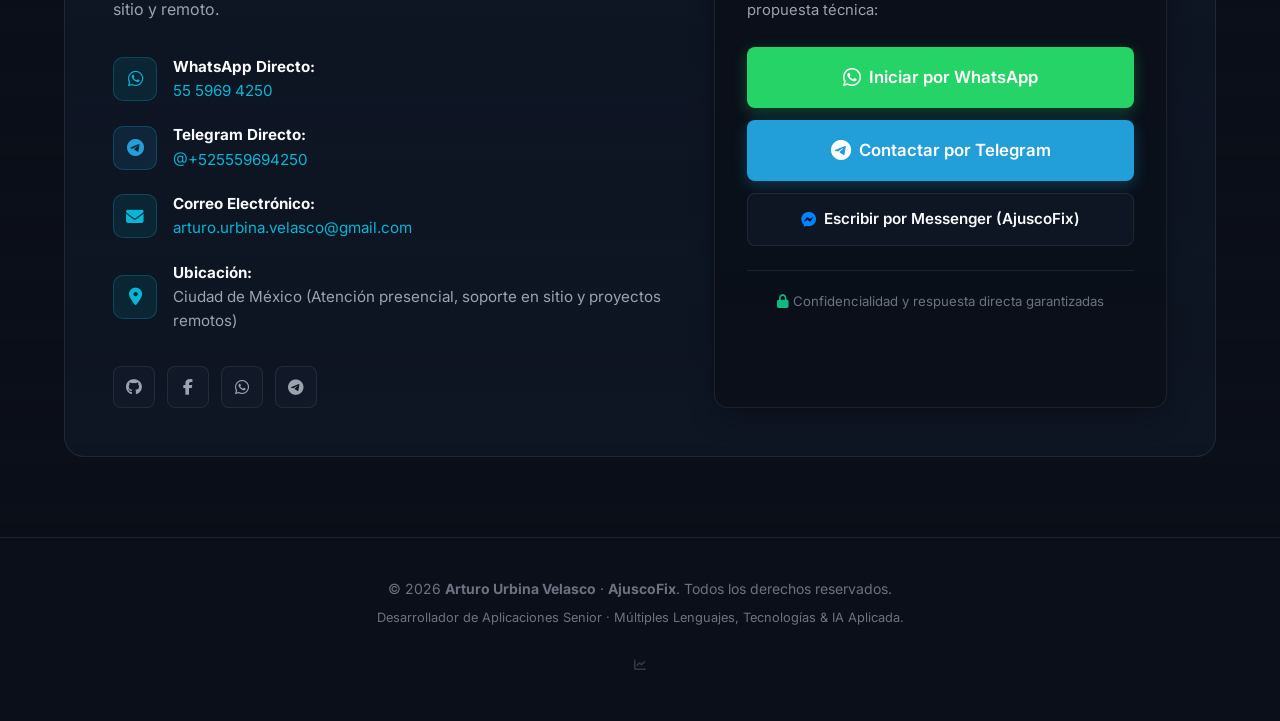
==== commit 766862dc: "feat: optimizar legibilidad de tema claro, espaciado navbar y enlace a dashboard de metricas" ====
--- a/index.html
+++ b/index.html
@@ -57,12 +57,12 @@
           <i class="fas fa-sun"></i>
         </button>
 
-        <a href="https://wa.me/525559694250?text=Hola%20Arturo,%20me%20comunico%20desde%20tu%20portal%20profesional" target="_blank" rel="noopener" class="btn btn-whatsapp" style="padding: 0.5rem 0.85rem; font-size: 0.85rem;" title="WhatsApp">
-          <i class="fab fa-whatsapp"></i> <span class="hide-mobile">WhatsApp</span>
+        <a href="https://wa.me/525559694250?text=Hola%20Arturo,%20me%20comunico%20desde%20tu%20portal%20profesional" target="_blank" rel="noopener" class="nav-icon-btn nav-wa-btn" title="Contactar por WhatsApp" aria-label="WhatsApp">
+          <i class="fab fa-whatsapp"></i>
         </a>
 
-        <a href="https://t.me/+525559694250" target="_blank" rel="noopener" class="btn btn-telegram" style="padding: 0.5rem 0.85rem; font-size: 0.85rem;" title="Telegram">
-          <i class="fab fa-telegram"></i> <span class="hide-mobile">Telegram</span>
+        <a href="https://t.me/+525559694250" target="_blank" rel="noopener" class="nav-icon-btn nav-tg-btn" title="Contactar por Telegram" aria-label="Telegram">
+          <i class="fab fa-telegram"></i>
         </a>
 
         <button class="mobile-toggle" id="mobileToggle" aria-label="Abrir menú">
@@ -194,7 +194,7 @@
   <!-- ==============================================================================
        COMPETENCIAS CLAVE & STACK TÉCNICO
        ============================================================================== -->
-  <section class="section" id="competencias" style="background: rgba(0, 0, 0, 0.1);">
+  <section class="section section-alt" id="competencias">
     <div class="container">
       <div class="section-header">
         <div class="badge section-tag"><i class="fas fa-cubes"></i> <span data-i18n="competenciasTag">Dominio Tecnológico</span></div>
@@ -251,7 +251,7 @@
   <!-- ==============================================================================
        CATÁLOGO DE SERVICIOS
        ============================================================================== -->
-  <section class="section" id="servicios" style="background: rgba(0, 0, 0, 0.15);">
+  <section class="section section-alt" id="servicios">
     <div class="container">
       <div class="section-header">
         <div class="badge section-tag"><i class="fas fa-cogs"></i> <span data-i18n="serviciosTag">Soluciones Especializadas</span></div>
@@ -449,7 +449,7 @@
   <!-- ==============================================================================
        PREGUNTAS FRECUENTES (FAQ)
        ============================================================================== -->
-  <section class="section" id="faq" style="background: rgba(0, 0, 0, 0.15);">
+  <section class="section section-alt" id="faq">
     <div class="container">
       <div class="section-header">
         <div class="badge section-tag"><i class="fas fa-question-circle"></i> <span data-i18n="faqTag">Dudas Comunes</span></div>
@@ -529,7 +529,7 @@
         </div>
 
         <!-- Tarjeta de Acción Rápida -->
-        <div style="display: flex; flex-direction: column; justify-content: center; background: rgba(0, 0, 0, 0.2); padding: 2rem; border-radius: var(--radius-md); border: 1px solid var(--border-color);">
+        <div class="contact-action-card">
           <h3 style="font-size: 1.35rem; margin-bottom: 0.75rem;" data-i18n="contactCardTitle">¿Tienes un requerimiento técnico o proyecto?</h3>
           <p style="font-size: 0.925rem; color: var(--text-secondary); margin-bottom: 1.5rem;" data-i18n="contactCardDesc">
             Escríbeme directamente por WhatsApp o Telegram para coordinar una llamada de diagnóstico o propuesta técnica:
@@ -547,7 +547,7 @@
             <i class="fab fa-facebook-messenger" style="color: #0084ff;"></i> <span data-i18n="contactCardBtnFb">Escribir por Messenger (AjuscoFix)</span>
           </a>
 
-          <div style="margin-top: 1.5rem; padding-top: 1.25rem; border-top: 1px solid var(--border-color); font-size: 0.8rem; color: var(--text-muted); text-align: center;">
+          <div class="contact-secure-note">
             <i class="fas fa-lock" style="color: var(--accent-emerald);"></i> <span data-i18n="contactCardSecure">Confidencialidad y respuesta directa garantizadas</span>
           </div>
         </div>
@@ -579,15 +579,15 @@
         Desarrollador de Aplicaciones Senior · Múltiples Lenguajes, Tecnologías & IA Aplicada.
       </p>
 
-      <!-- Contador ultra-discreto: solo icono, clic para mostrar/ocultar -->
+      <!-- Contador ultra-discreto: solo icono, clic para alternar -->
       <div class="visitor-counter-wrap">
-        <button class="visitor-toggle-btn" id="visitorToggle" aria-expanded="false" title="Ver visitas" aria-label="Contador de visitas">
+        <div class="visitor-toggle-btn" id="visitorToggle" role="button" tabindex="0" aria-expanded="false" title="Ver visitas" aria-label="Contador de visitas">
           <i class="fas fa-chart-line visitor-icon"></i>
           <span class="visitor-popover" id="visitorPopover">
             <span class="visitor-label" data-i18n="visitorLabel">Visitas:</span>
-            <span class="visitor-number" id="visitorCount">...</span>
+            <a href="https://hits.sh/arturourbinavelasco.github.io/" target="_blank" rel="noopener noreferrer" class="visitor-number" id="visitorCount" title="Ver estadísticas detalladas por día, semana y mes">...</a>
           </span>
-        </button>
+        </div>
       </div>
     </div>
   </footer>
--- a/css/styles.css
+++ b/css/styles.css
@@ -35,20 +35,25 @@
 
 [data-theme="light"] {
   --bg-main: #f8fafc;
-  --bg-card: rgba(255, 255, 255, 0.85);
-  --bg-card-hover: rgba(255, 255, 255, 0.98);
-  --bg-surface: #ffffff;
-  --border-color: rgba(0, 0, 0, 0.08);
+  --bg-card: #ffffff;
+  --bg-card-hover: #ffffff;
+  --bg-surface: #f1f5f9;
+  --border-color: rgba(15, 23, 42, 0.12);
   --border-focus: #0284c7;
 
   --text-primary: #0f172a;
-  --text-secondary: #475569;
-  --text-muted: #94a3b8;
+  --text-secondary: #334155;
+  --text-muted: #64748b;
+
+  --accent-cyan: #0284c7;
+  --accent-emerald: #059669;
+  --accent-indigo: #4f46e5;
+  --accent-amber: #d97706;
 
   --gradient-tech: linear-gradient(135deg, #0284c7 0%, #2563eb 50%, #7c3aed 100%);
-  --gradient-glow: radial-gradient(circle at 50% 0%, rgba(2, 132, 199, 0.1), transparent 70%);
-  --shadow-card: 0 10px 30px -10px rgba(15, 23, 42, 0.08);
-  --shadow-glow: 0 0 25px rgba(2, 132, 199, 0.15);
+  --gradient-glow: radial-gradient(circle at 50% 0%, rgba(2, 132, 199, 0.08), transparent 70%);
+  --shadow-card: 0 8px 24px -4px rgba(15, 23, 42, 0.08), 0 2px 6px -1px rgba(15, 23, 42, 0.04);
+  --shadow-glow: 0 0 20px rgba(2, 132, 199, 0.12);
 }
 
 /* Reset y base */
@@ -158,49 +163,93 @@
 .nav-brand {
   display: flex;
   align-items: center;
-  gap: 0.75rem;
-  font-size: 1.25rem;
+  gap: 0.6rem;
+  font-size: 1.15rem;
   font-weight: 800;
+  flex-shrink: 0;
+  text-decoration: none;
 }
 
 .nav-brand .brand-logo {
-  width: 38px;
-  height: 38px;
+  width: 34px;
+  height: 34px;
   background: var(--gradient-tech);
-  border-radius: 10px;
+  border-radius: 8px;
   display: grid;
   place-items: center;
   color: #fff;
+  font-size: 1rem;
+  box-shadow: 0 4px 12px rgba(6, 182, 212, 0.3);
+}
+
+.nav-brand span.highlight {
+  color: var(--accent-cyan);
+}
+
+.nav-menu {
+  display: flex;
+  align-items: center;
+  gap: 1.15rem;
+  list-style: none;
+}
+
+.nav-link {
+  font-size: 0.875rem;
+  font-weight: 500;
+  color: var(--text-secondary);
+  transition: var(--transition);
+  white-space: nowrap;
+  padding: 0.35rem 0.45rem;
+  border-radius: 6px;
+  text-decoration: none;
+}
+
+.nav-link:hover {
+  color: var(--accent-cyan);
+  background: rgba(6, 182, 212, 0.08);
+}
+
+.nav-actions {
+  display: flex;
+  align-items: center;
+  gap: 0.5rem;
+  flex-shrink: 0;
+}
+
+.nav-icon-btn {
+  width: 36px;
+  height: 36px;
+  border-radius: var(--radius-sm);
+  display: inline-flex;
+  align-items: center;
+  justify-content: center;
   font-size: 1.1rem;
-  box-shadow: 0 4px 12px rgba(6, 182, 212, 0.3);
-}
-
-.nav-brand span.highlight {
-  color: var(--accent-cyan);
-}
-
-.nav-menu {
-  display: flex;
-  align-items: center;
-  gap: 1.75rem;
-  list-style: none;
-}
-
-.nav-link {
-  font-size: 0.925rem;
-  font-weight: 500;
-  color: var(--text-secondary);
-  transition: var(--transition);
-}
-
-.nav-link:hover {
-  color: var(--accent-cyan);
-}
-
-.nav-actions {
-  display: flex;
-  align-items: center;
-  gap: 1rem;
+  transition: var(--transition);
+  border: 1px solid var(--border-color);
+  background: var(--bg-card);
+  text-decoration: none;
+}
+
+.nav-icon-btn.nav-wa-btn {
+  color: #25d366;
+}
+.nav-icon-btn.nav-wa-btn:hover {
+  background: #25d366;
+  color: #fff;
+  border-color: #25d366;
+  box-shadow: 0 4px 12px rgba(37, 211, 102, 0.35);
+  transform: translateY(-2px);
+}
+
+.nav-icon-btn.nav-tg-btn {
+  color: #229ed9;
+}
+.nav-icon-btn.nav-tg-btn:hover {
+  background: #229ed9;
+  color: #fff;
+  border-color: #229ed9;
+  box-shadow: 0 4px 12px rgba(34, 158, 217, 0.35);
+  transform: translateY(-2px);
 }
 
 /* Botones */
@@ -264,10 +313,10 @@
 }
 
 .theme-toggle-btn {
-  background: none;
-  border: 1px solid var(--border-color);
-  width: 40px;
-  height: 40px;
+  background: var(--bg-card);
+  border: 1px solid var(--border-color);
+  width: 36px;
+  height: 36px;
   border-radius: var(--radius-sm);
   display: grid;
   place-items: center;
@@ -418,6 +467,33 @@
   font-weight: 600;
 }
 
+/* En tema claro, el bloque de consola mantiene estilo oscuro para máxima legibilidad de código/comandos */
+[data-theme="light"] .hero-card {
+  background: #0f172a;
+  border-color: rgba(15, 23, 42, 0.25);
+  box-shadow: 0 20px 40px -15px rgba(15, 23, 42, 0.25);
+}
+
+[data-theme="light"] .hero-card .terminal-header {
+  border-bottom-color: rgba(255, 255, 255, 0.12);
+}
+
+[data-theme="light"] .hero-card .terminal-title {
+  color: #94a3b8;
+}
+
+[data-theme="light"] .hero-card .terminal-line {
+  color: #cbd5e1;
+}
+
+[data-theme="light"] .hero-card .terminal-prompt {
+  color: #38bdf8;
+}
+
+[data-theme="light"] .hero-card .terminal-highlight {
+  color: #34d399;
+}
+
 /* Stats Counter Row */
 .stats-section {
   padding: 30px 0 60px;
@@ -469,6 +545,14 @@
   padding: 80px 0;
   position: relative;
   scroll-margin-top: 85px;
+}
+
+.section-alt {
+  background: rgba(0, 0, 0, 0.15);
+}
+
+[data-theme="light"] .section-alt {
+  background: #f1f5f9;
 }
 
 .section-header {
@@ -916,6 +1000,36 @@
   gap: 3rem;
 }
 
+.contact-action-card {
+  display: flex;
+  flex-direction: column;
+  justify-content: center;
+  background: rgba(0, 0, 0, 0.25);
+  padding: 2rem;
+  border-radius: var(--radius-md);
+  border: 1px solid var(--border-color);
+  box-shadow: var(--shadow-card);
+}
+
+[data-theme="light"] .contact-action-card {
+  background: #ffffff;
+  border-color: rgba(15, 23, 42, 0.12);
+  box-shadow: 0 10px 30px -5px rgba(15, 23, 42, 0.08);
+}
+
+.contact-secure-note {
+  margin-top: 1.5rem;
+  padding-top: 1.25rem;
+  border-top: 1px solid var(--border-color);
+  font-size: 0.825rem;
+  color: var(--text-muted);
+  text-align: center;
+}
+
+[data-theme="light"] .contact-secure-note {
+  color: #475569;
+}
+
 .contact-info-list {
   margin-top: 1.5rem;
 }
@@ -1134,20 +1248,31 @@
   text-align: center;
   letter-spacing: 0.03em;
   font-size: 0.75rem;
+  text-decoration: none;
+  cursor: pointer;
+  transition: var(--transition);
+}
+
+.visitor-number:hover {
+  background: var(--accent-cyan);
+  color: #ffffff !important;
+  border-color: var(--accent-cyan);
+  box-shadow: 0 0 10px rgba(6, 182, 212, 0.45);
+  transform: scale(1.06);
 }
 
 /* Language Toggle Button */
 .lang-toggle-btn {
   background: var(--bg-card);
   border: 1px solid var(--border-color);
-  height: 40px;
-  padding: 0 0.75rem;
+  height: 36px;
+  padding: 0 0.65rem;
   border-radius: var(--radius-sm);
   display: inline-flex;
   align-items: center;
   gap: 0.4rem;
   color: var(--text-primary);
-  font-size: 0.8rem;
+  font-size: 0.775rem;
   font-weight: 700;
   cursor: pointer;
   letter-spacing: 0.05em;
@@ -1326,27 +1451,7 @@
 /* ==============================================================================
    RESPONSIVE BREAKPOINTS (MULTI-DISPOSITIVO: DESKTOP, TABLET, MOBILE)
    ============================================================================== */
-@media (max-width: 1024px) {
-  .hero-content {
-    grid-template-columns: 1fr;
-    gap: 2.5rem;
-  }
-  .competencias-grid {
-    grid-template-columns: repeat(2, 1fr);
-  }
-  .services-grid, .projects-grid {
-    grid-template-columns: repeat(2, 1fr);
-  }
-  .stats-grid {
-    grid-template-columns: repeat(2, 1fr);
-  }
-  .about-grid, .contact-box, .cotizador-steps {
-    grid-template-columns: 1fr;
-    gap: 2rem;
-  }
-}
-
-@media (max-width: 768px) {
+@media (max-width: 1040px) {
   .nav-menu {
     position: fixed;
     top: 72px;
@@ -1363,13 +1468,6 @@
   .nav-menu.open {
     display: flex;
   }
-  .nav-actions {
-    gap: 0.5rem;
-  }
-  .nav-actions .btn-whatsapp,
-  .nav-actions .btn-telegram {
-    display: none;
-  }
   .mobile-toggle {
     display: flex;
     align-items: center;
@@ -1378,6 +1476,36 @@
     height: 38px;
     padding: 0.25rem;
   }
+}
+
+@media (max-width: 1024px) {
+  .hero-content {
+    grid-template-columns: 1fr;
+    gap: 2.5rem;
+  }
+  .competencias-grid {
+    grid-template-columns: repeat(2, 1fr);
+  }
+  .services-grid, .projects-grid {
+    grid-template-columns: repeat(2, 1fr);
+  }
+  .stats-grid {
+    grid-template-columns: repeat(2, 1fr);
+  }
+  .about-grid, .contact-box, .cotizador-steps {
+    grid-template-columns: 1fr;
+    gap: 2rem;
+  }
+}
+
+@media (max-width: 768px) {
+  .nav-actions {
+    gap: 0.5rem;
+  }
+  .nav-actions .btn-whatsapp,
+  .nav-actions .btn-telegram {
+    display: none;
+  }
   .competencias-grid {
     grid-template-columns: 1fr;
   }
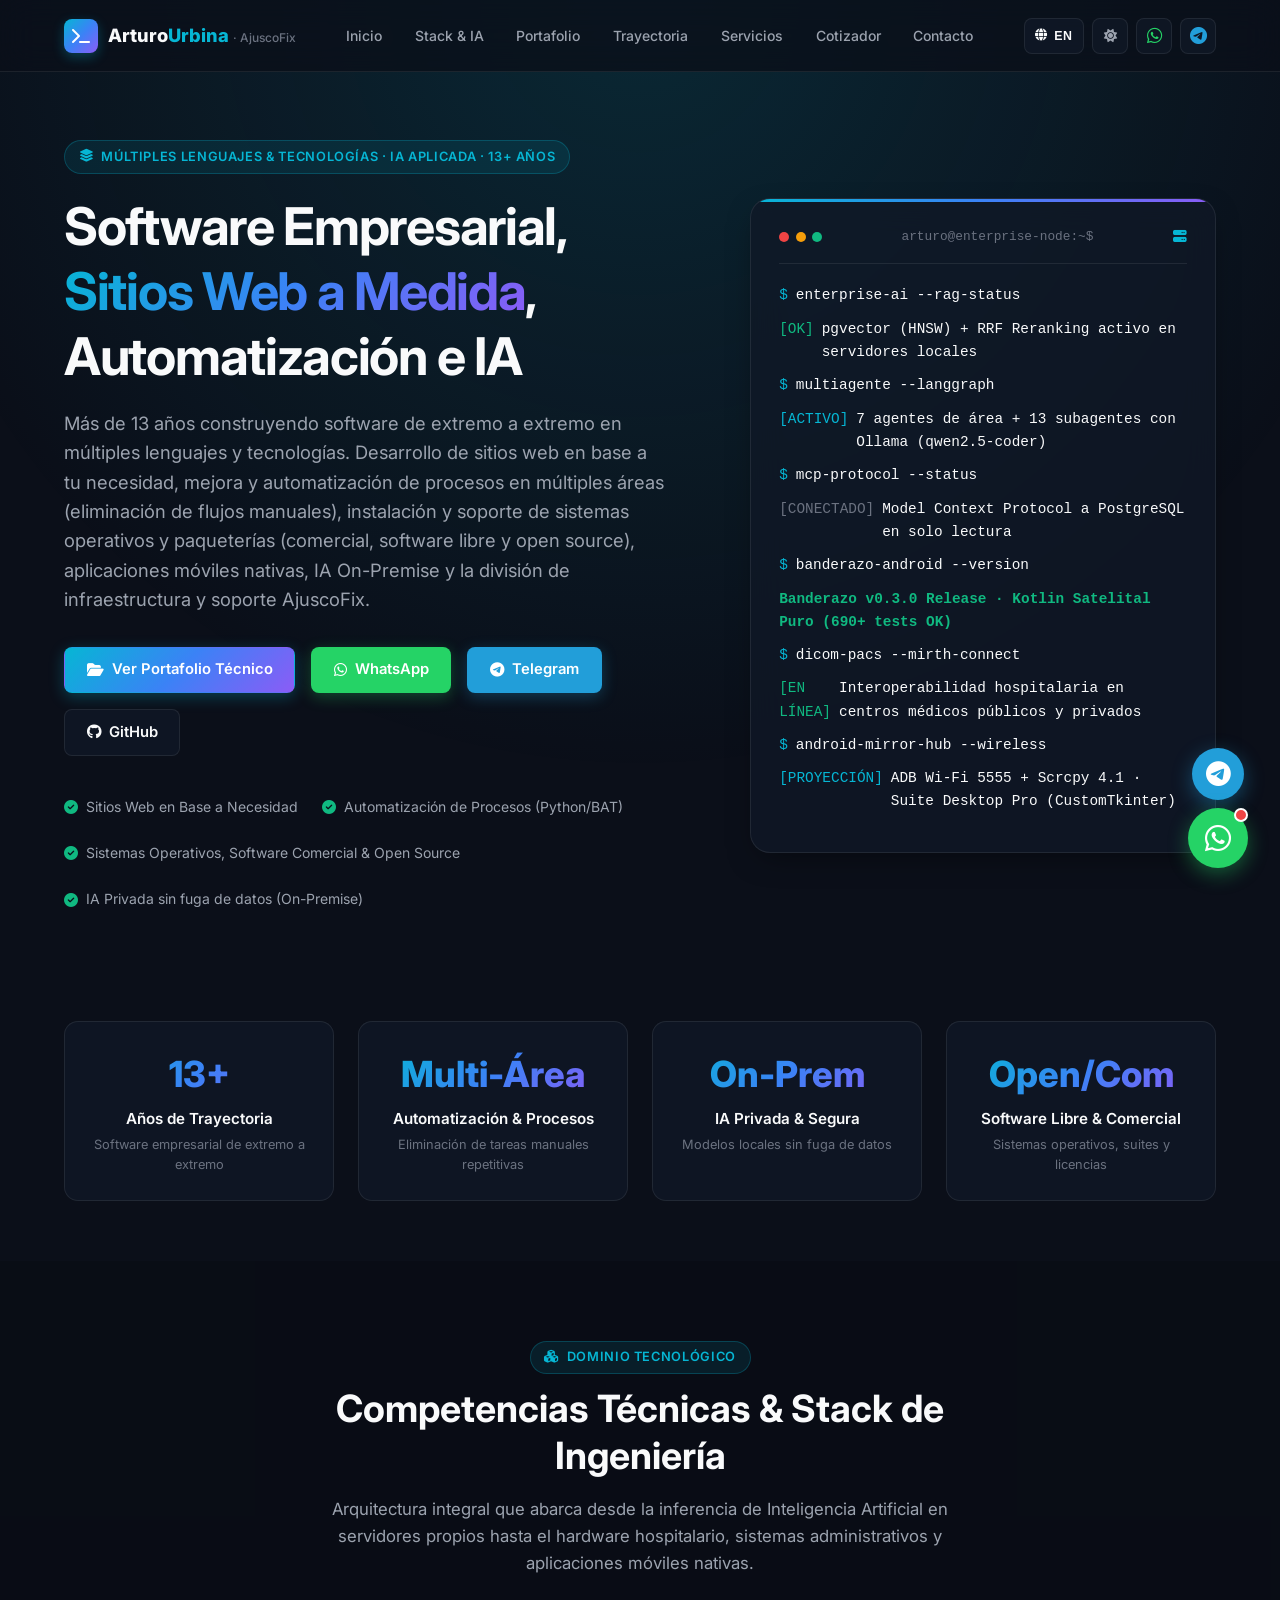
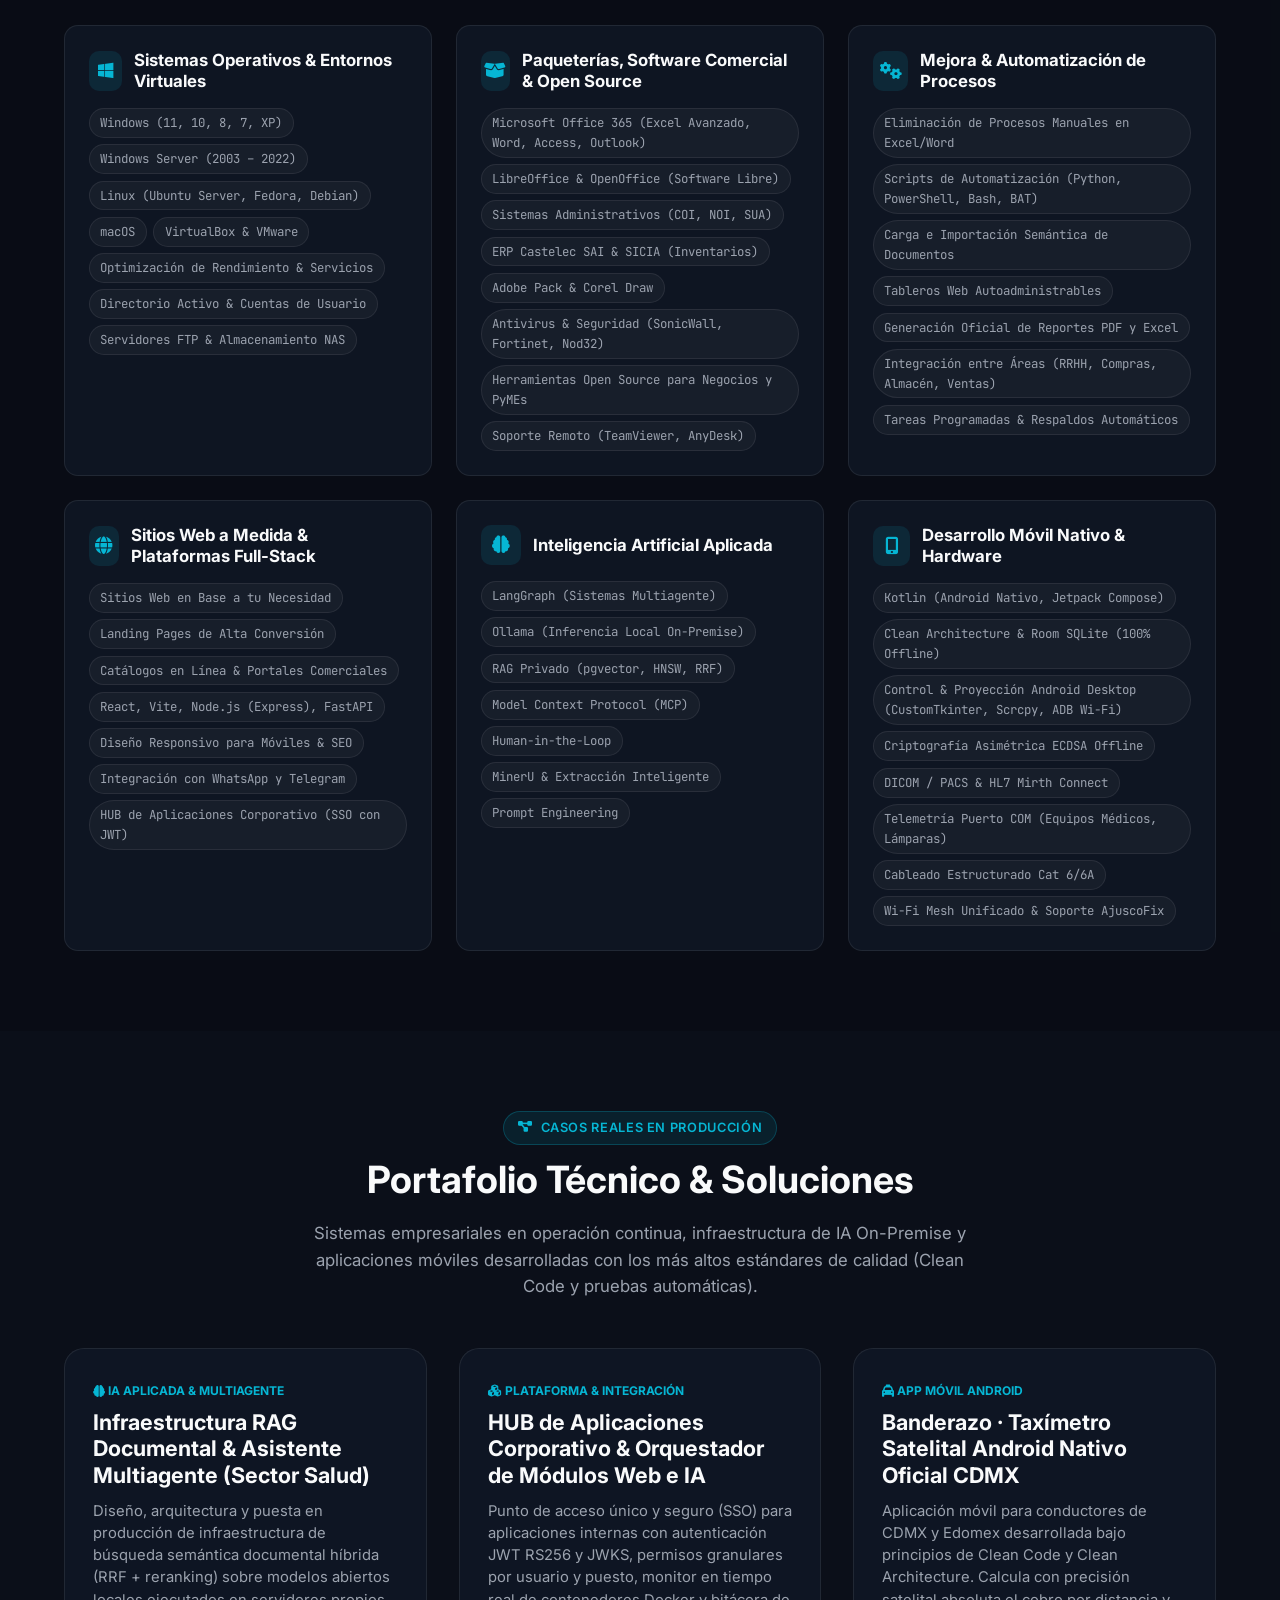
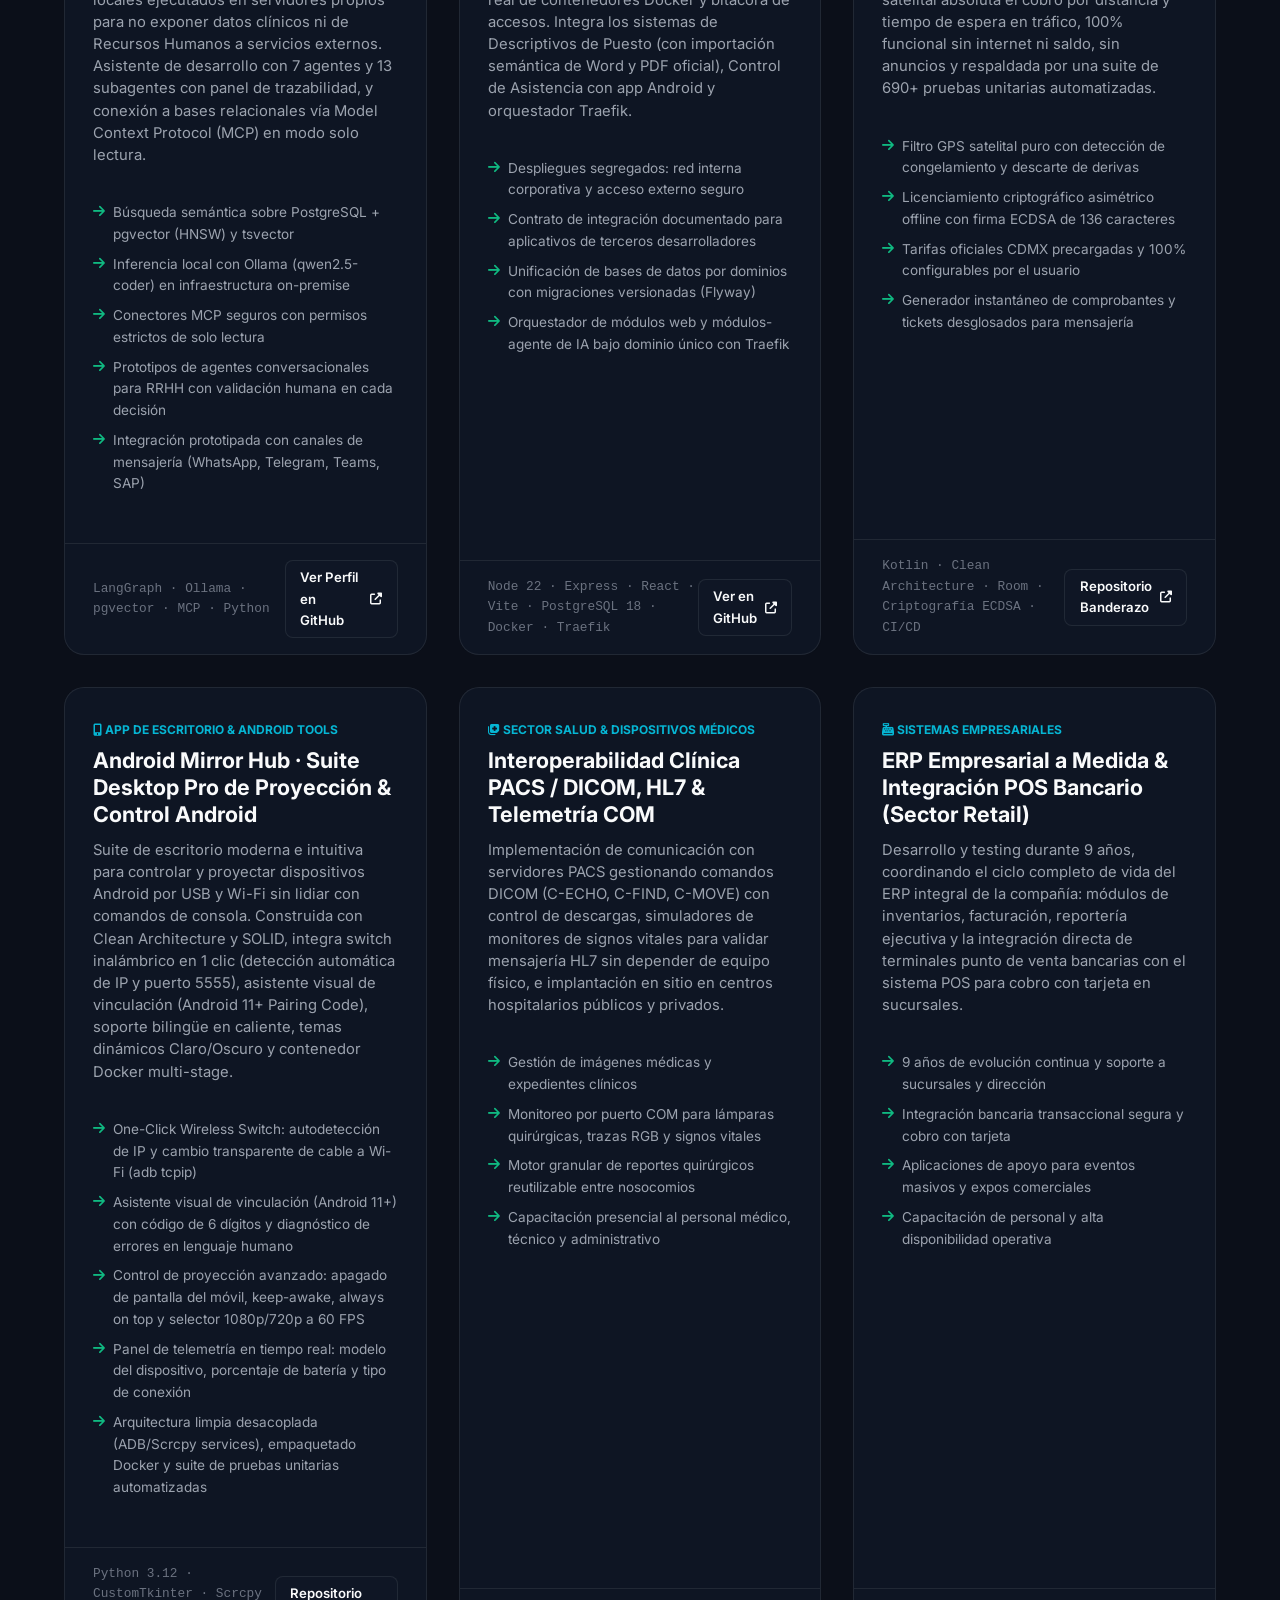
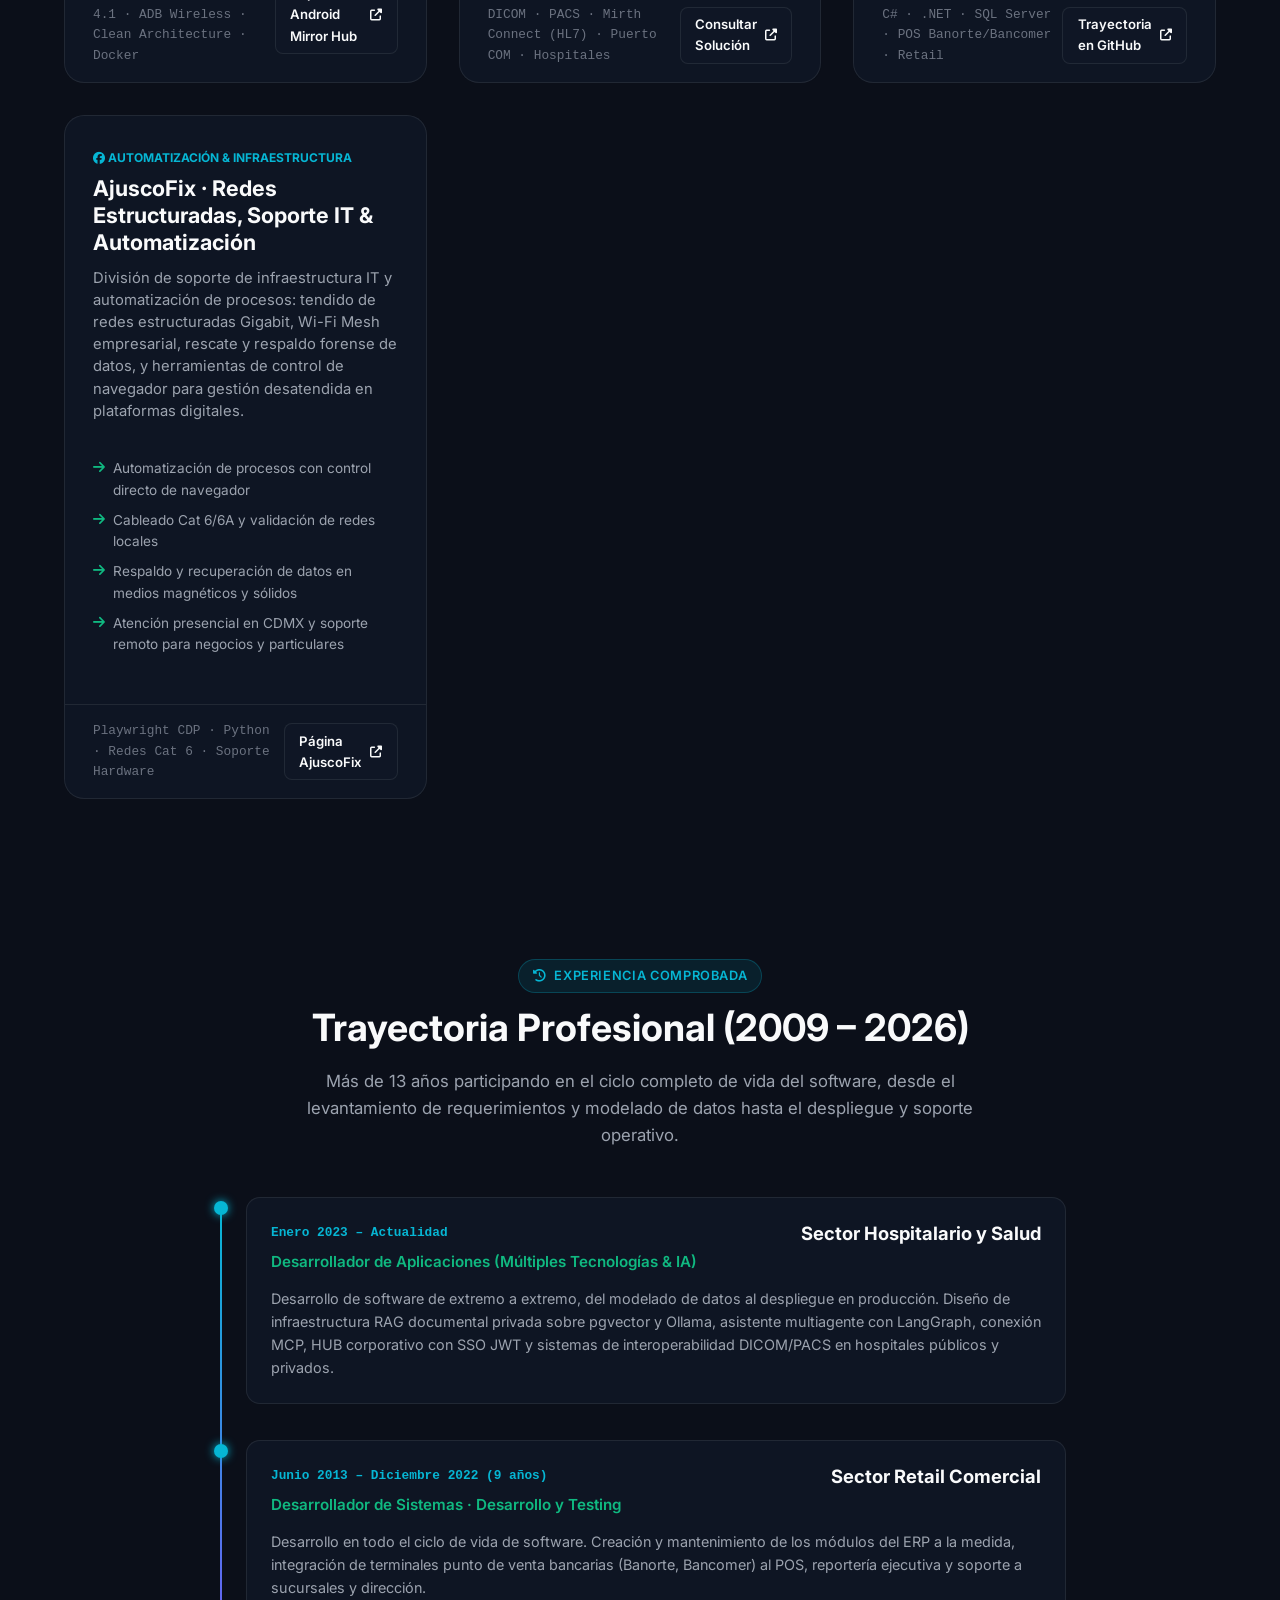
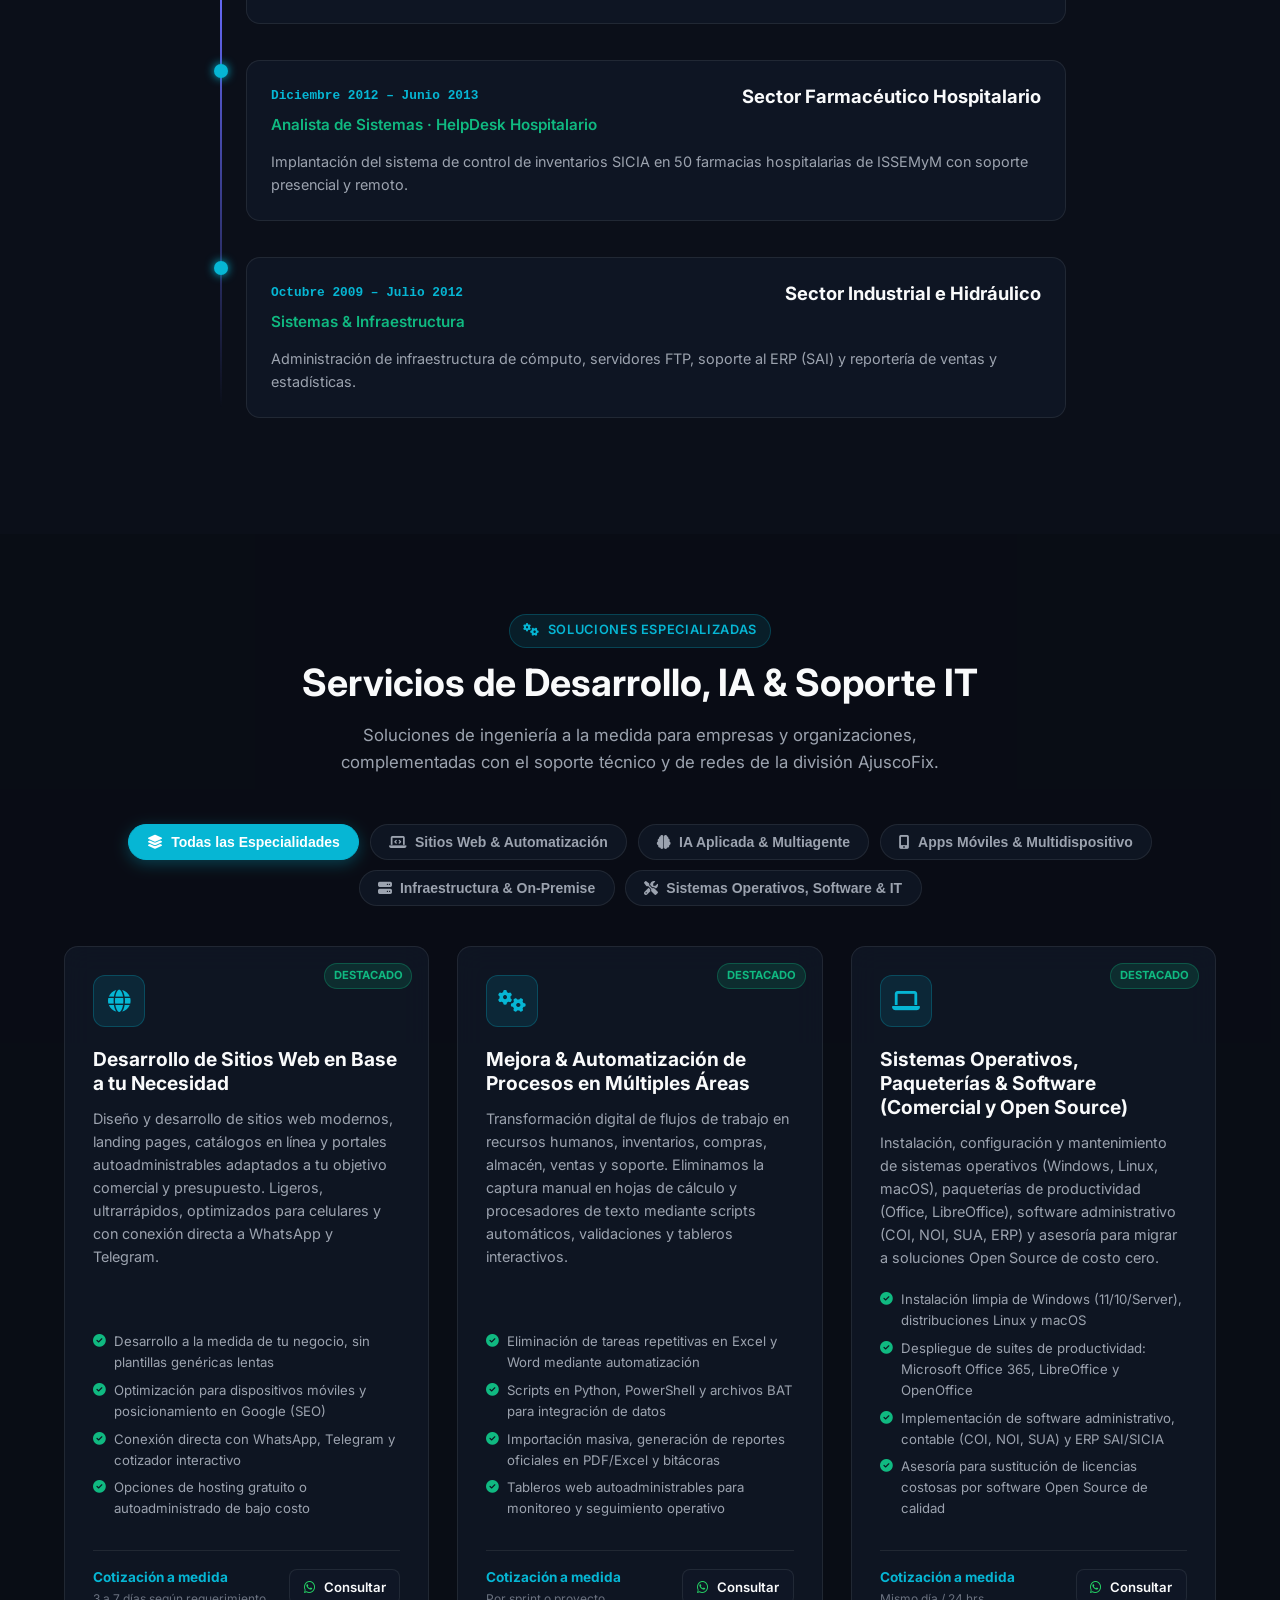
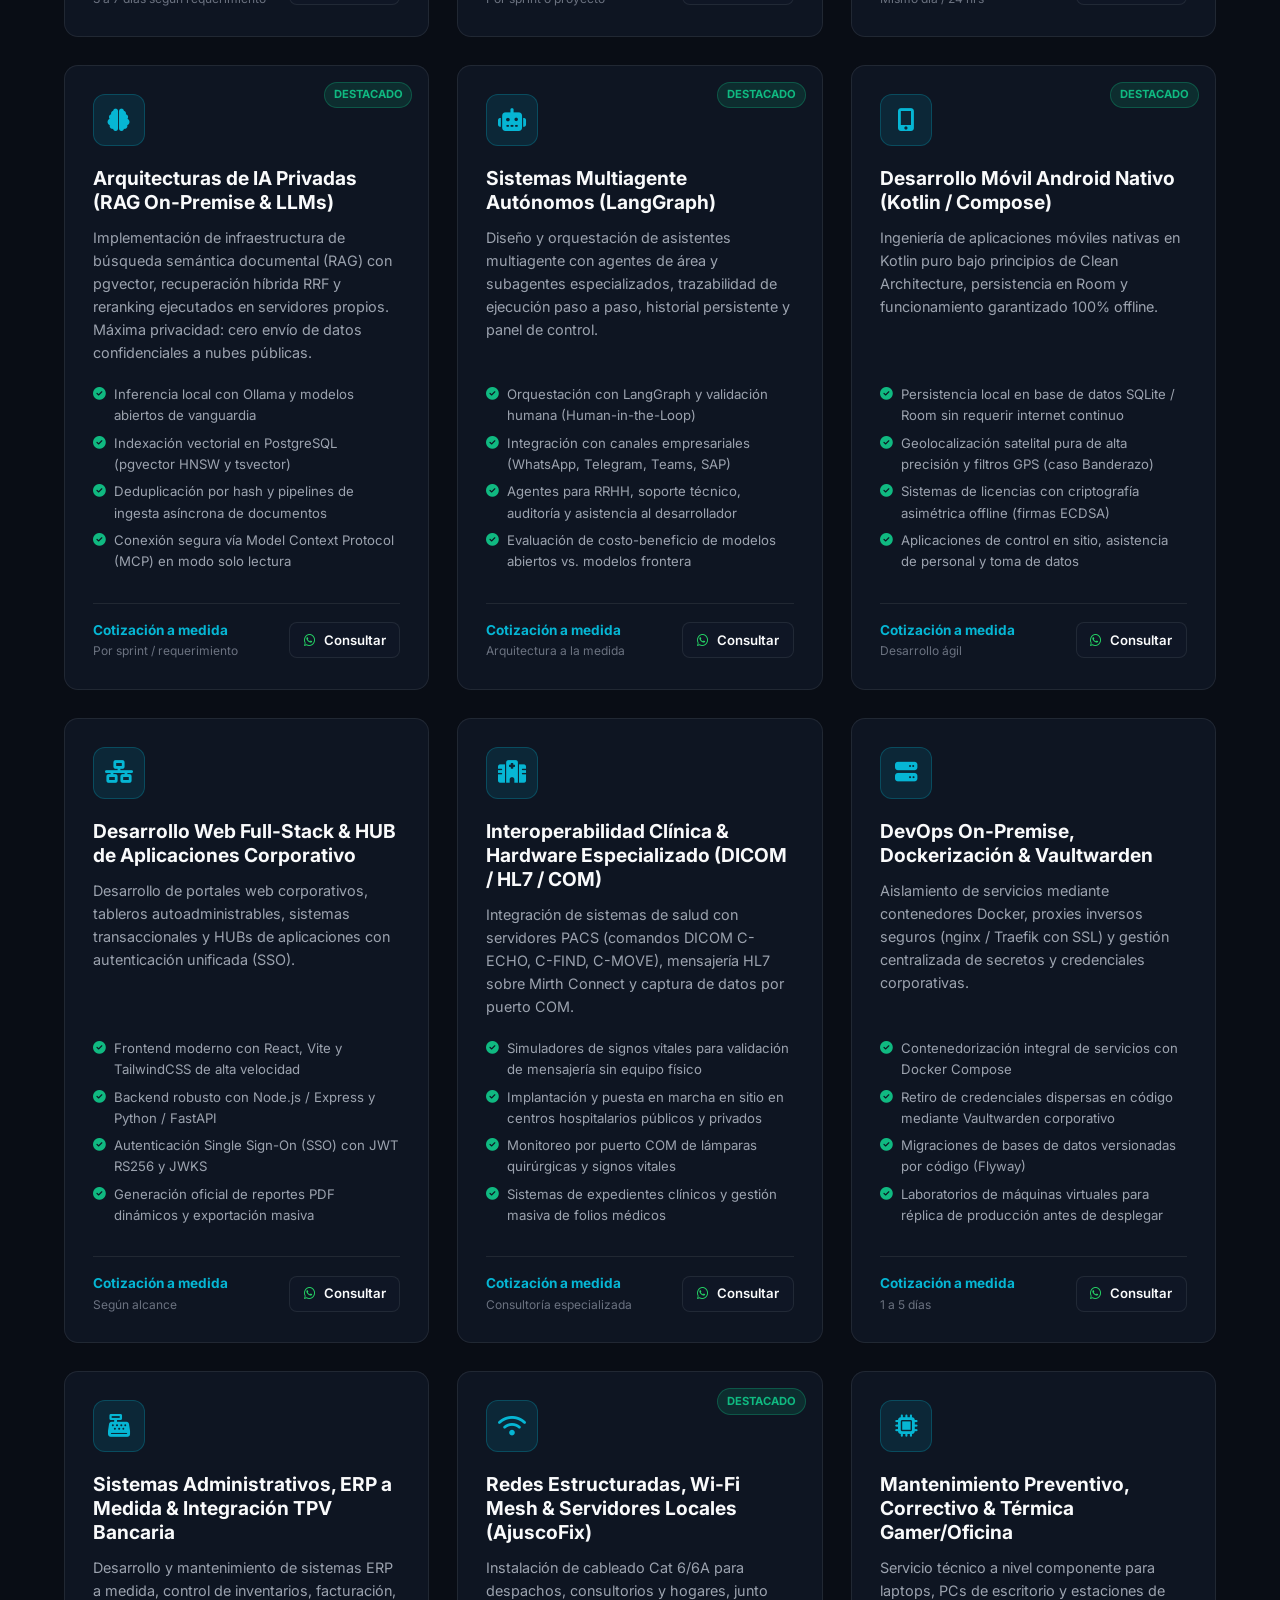
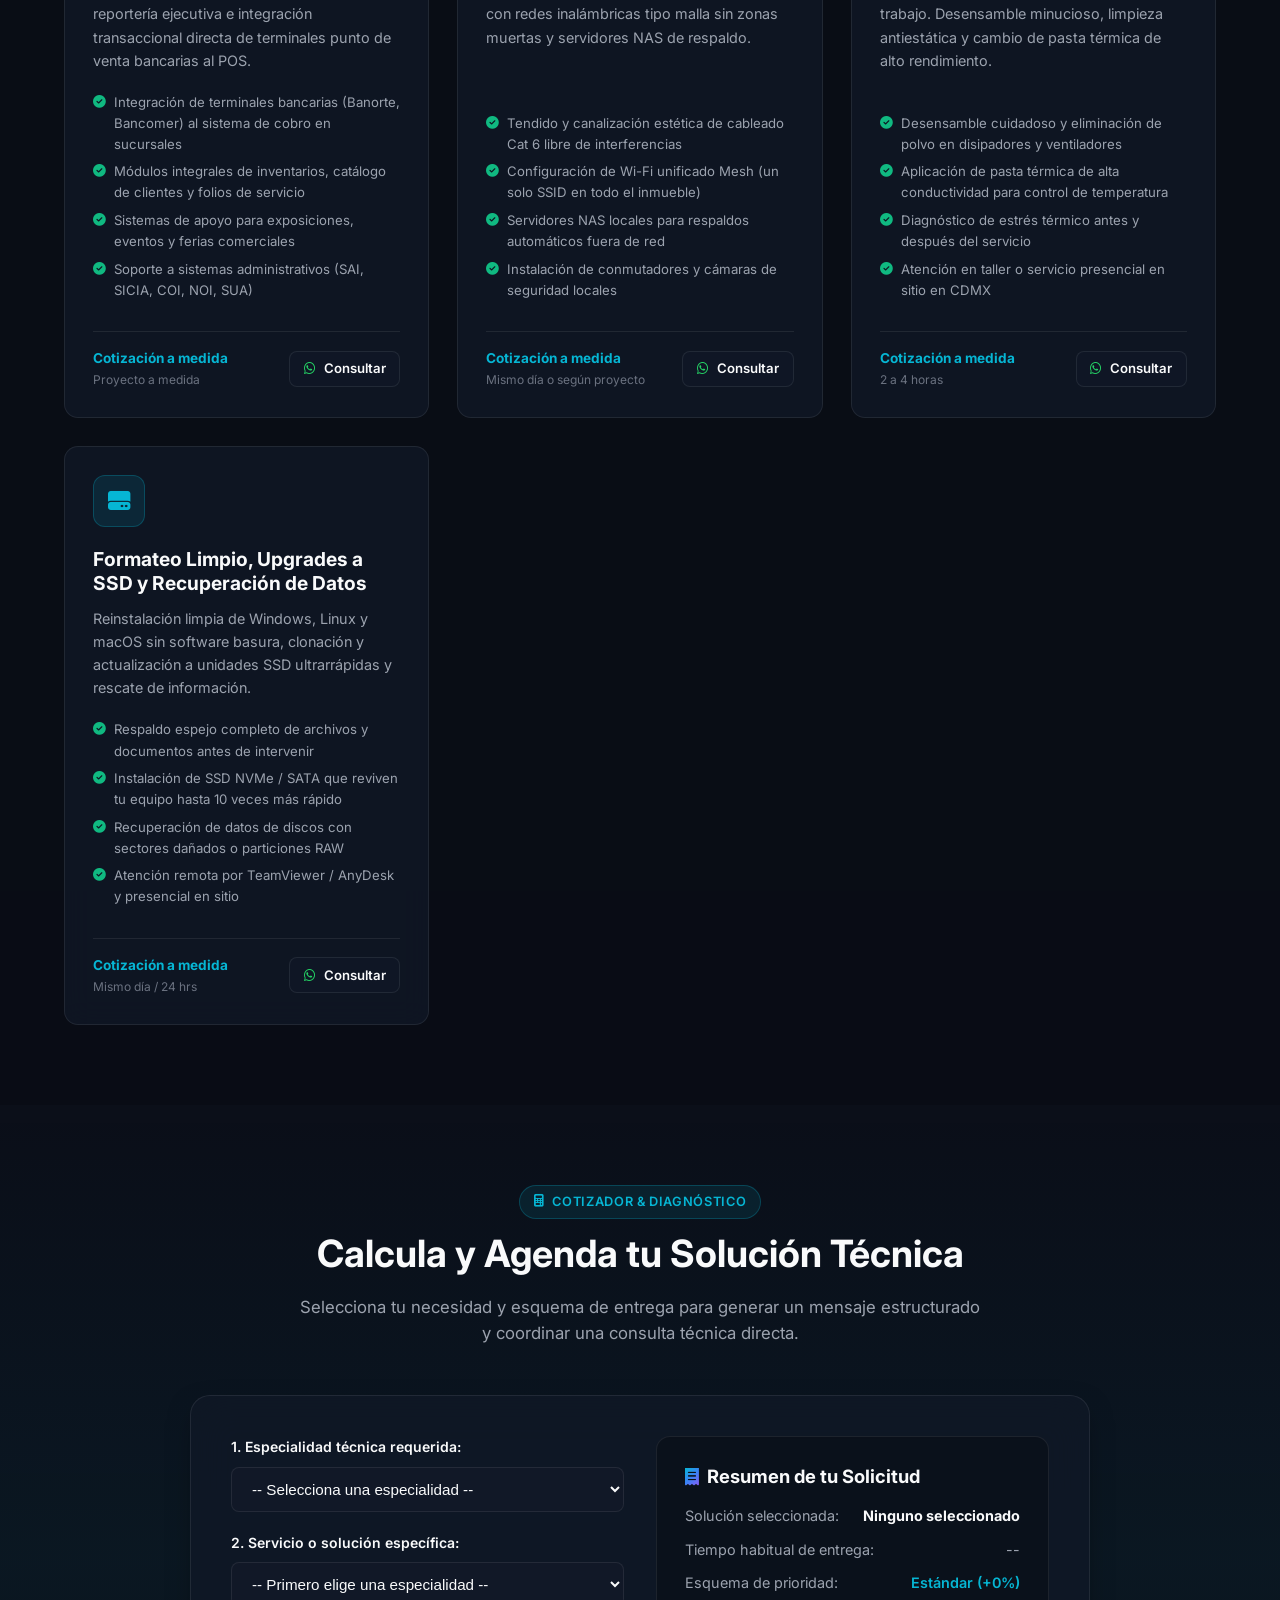
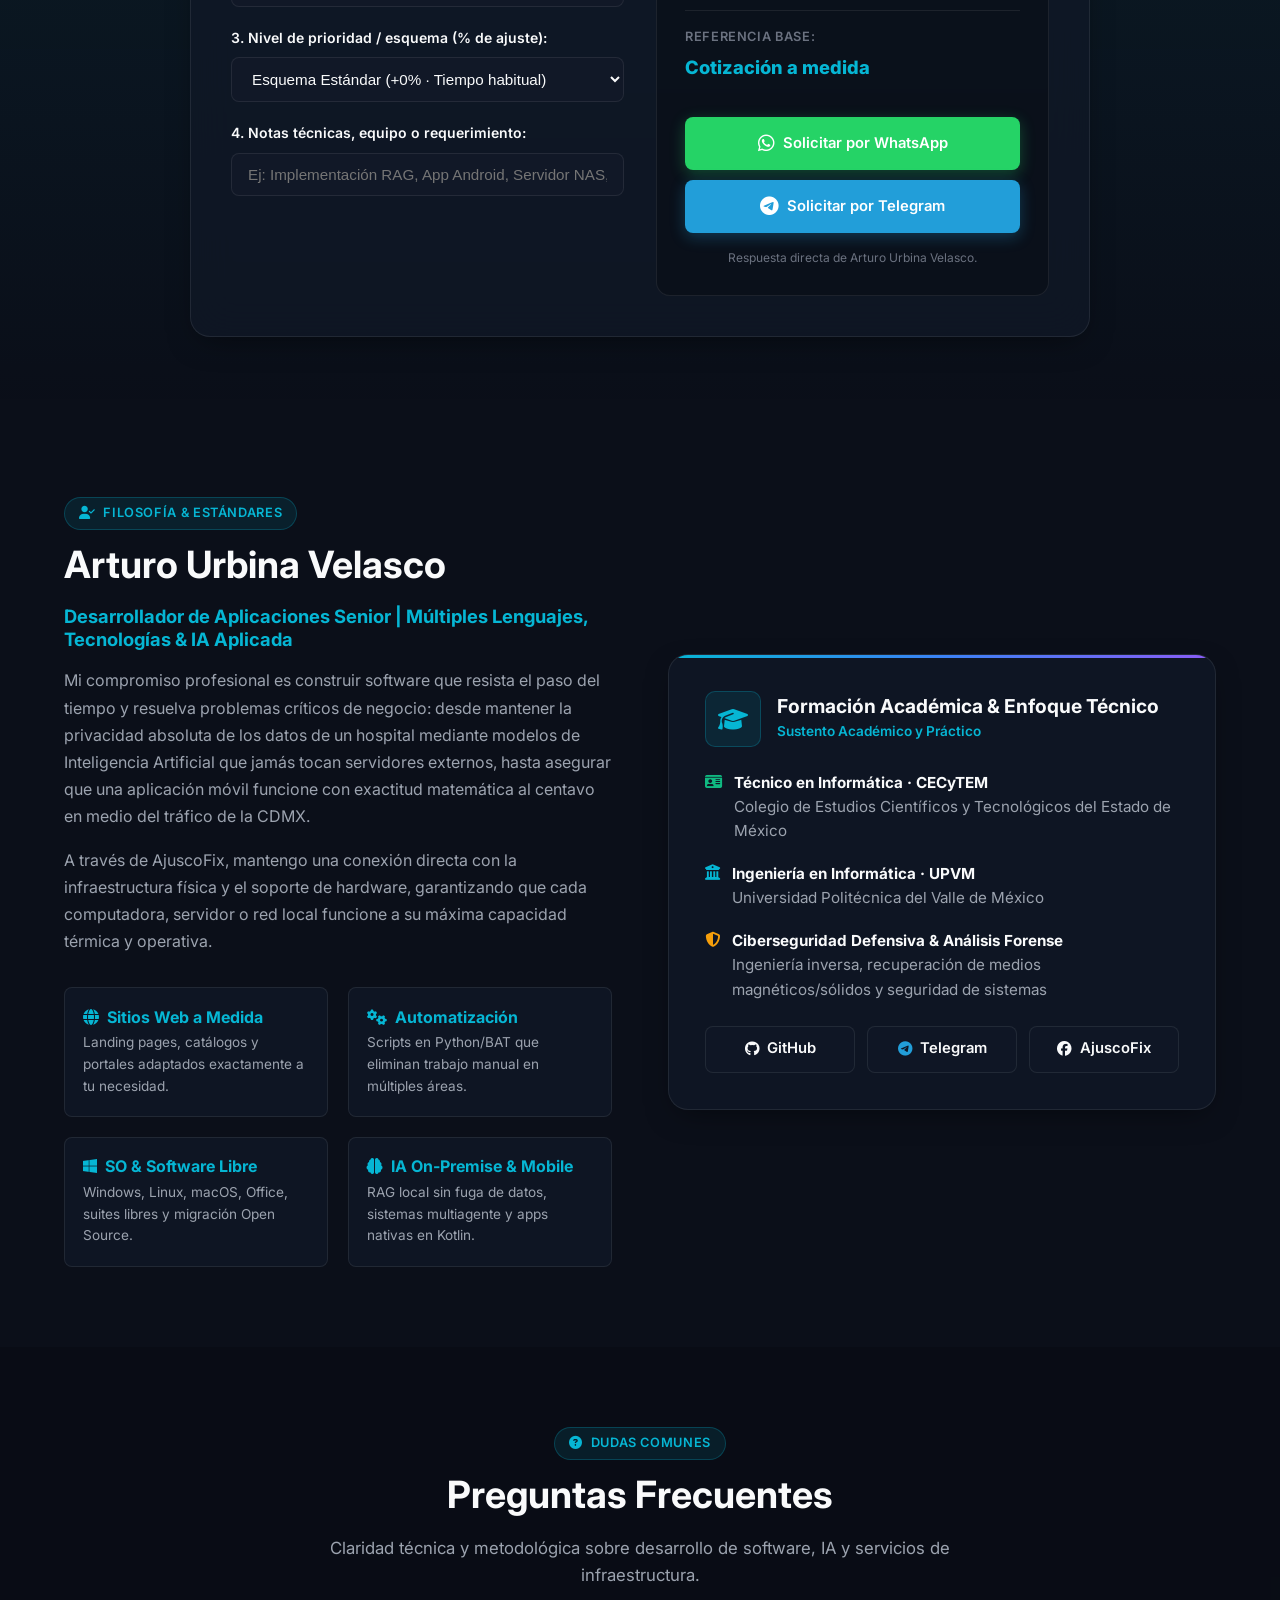
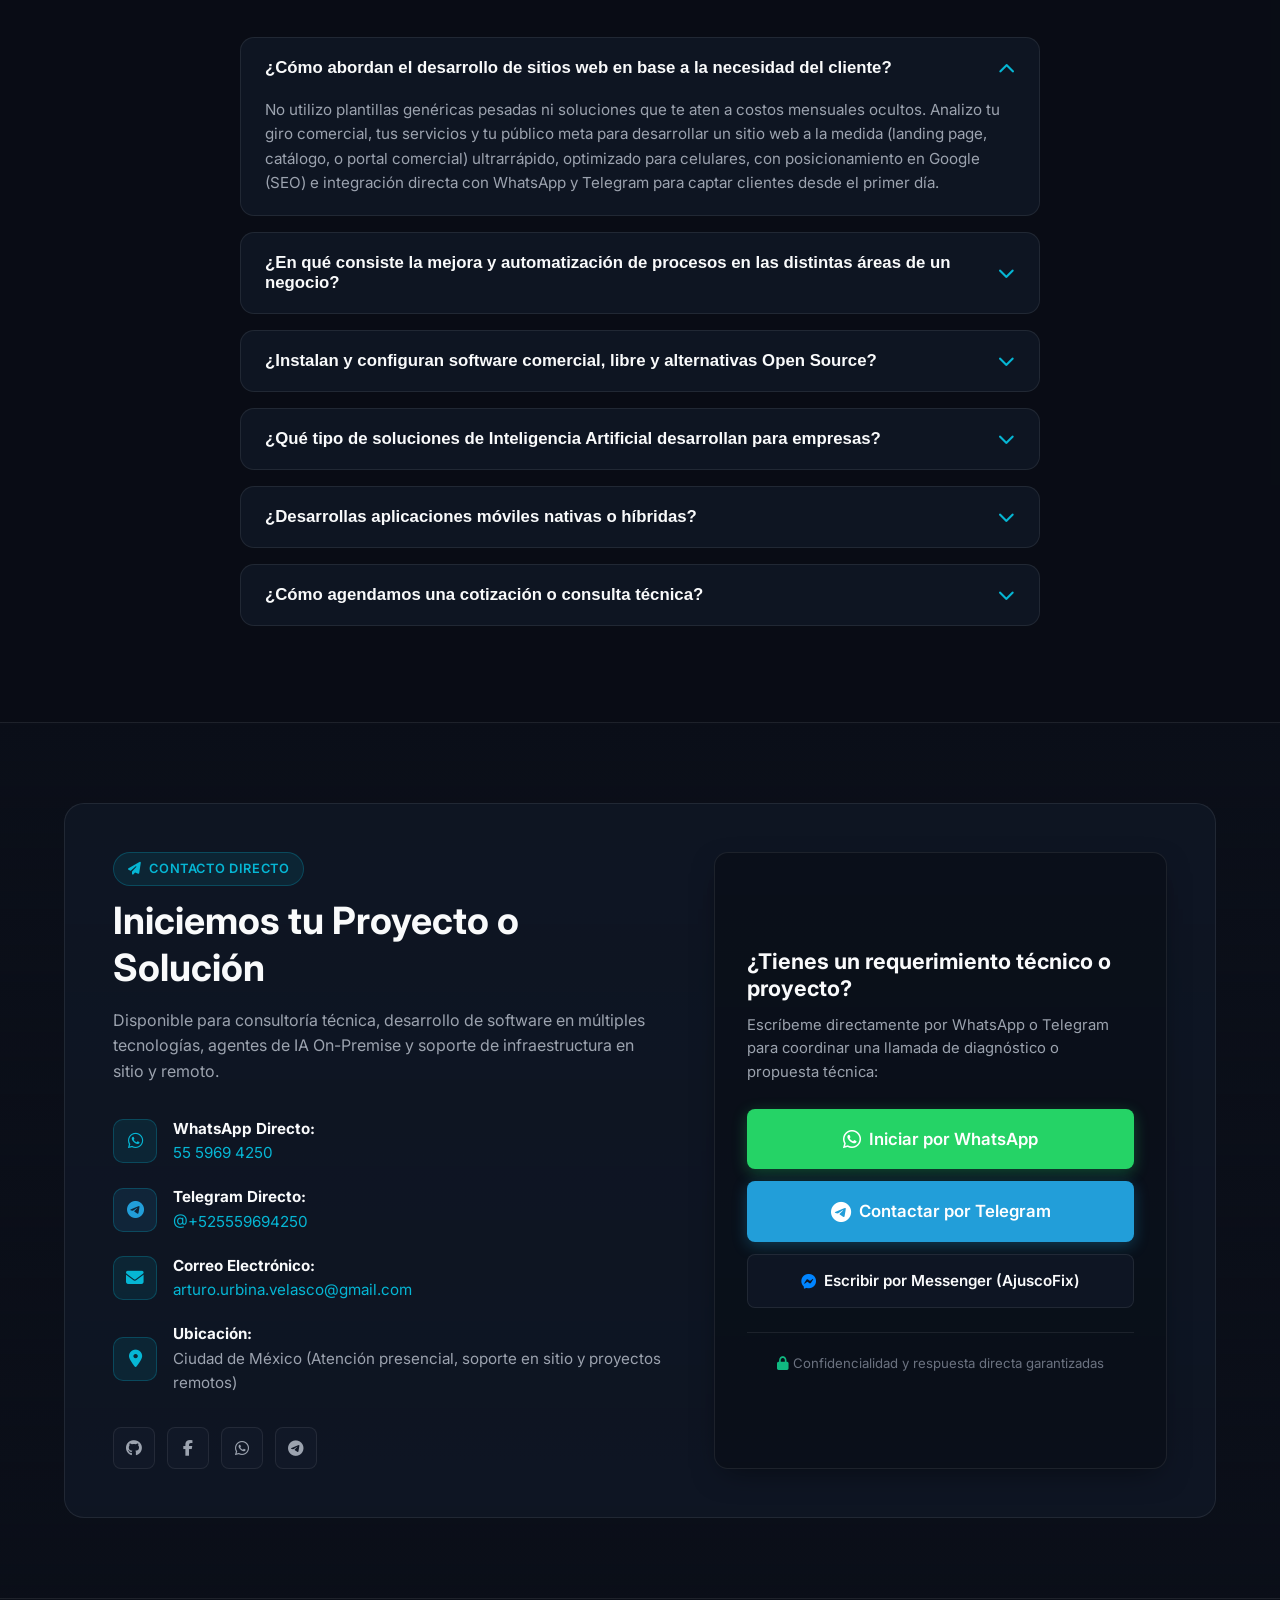
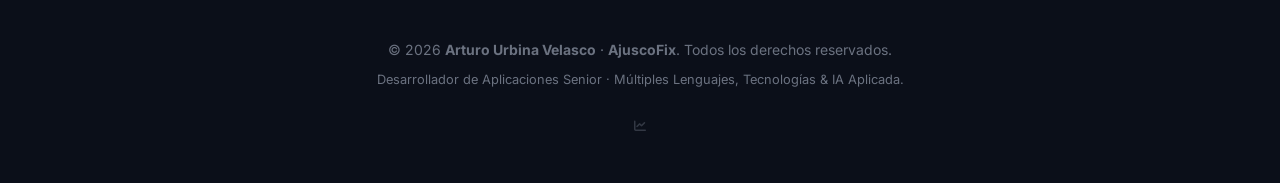
==== commit fc249a3f: "feat: incorporar Android Mirror Hub al portafolio de proyectos y telemetria" ====
--- a/index.html
+++ b/index.html
@@ -5,17 +5,193 @@
   <meta name="viewport" content="width=device-width, initial-scale=1.0">
   <title>Arturo Urbina Velasco | Senior Software Developer · Múltiples Tecnologías & IA · AjuscoFix</title>
   
-  <!-- SEO & Metadatos Oficiales -->
+  <!-- SEO & Metadatos Canónicos -->
+  <link rel="canonical" href="https://arturourbinavelasco.github.io/">
   <meta name="description" content="Arturo Urbina Velasco: Desarrollador de Aplicaciones Senior con 13+ años de trayectoria en múltiples lenguajes y tecnologías. Inteligencia Artificial On-Premise (sistemas multiagente, RAG con pgvector, Ollama), Android nativo (Kotlin), arquitecturas web full-stack, interoperabilidad clínica (DICOM/HL7) y soporte de infraestructura IT con AjuscoFix.">
   <meta name="keywords" content="Arturo Urbina Velasco, AjuscoFix, Desarrollador de Aplicaciones, Inteligencia Artificial On-Premise, LangGraph, Ollama, pgvector, RAG, Model Context Protocol, MCP, Kotlin, Android nativo, DICOM PACS, Mirth Connect, Docker, PostgreSQL, React, Node.js, C#, Python, soporte computo CDMX, Telegram, WhatsApp">
   <meta name="author" content="Arturo Urbina Velasco">
-
-  <!-- Open Graph / Redes Sociales -->
+  <meta name="robots" content="index, follow, max-image-preview:large, max-snippet:-1, max-video-preview:-1">
+
+  <!-- Progressive Web App (PWA) & Iconos -->
+  <link rel="manifest" href="manifest.json">
+  <meta name="theme-color" content="#0284c7" media="(prefers-color-scheme: dark)">
+  <meta name="theme-color" content="#0f172a" media="(prefers-color-scheme: light)">
+  <meta name="mobile-web-app-capable" content="yes">
+  <meta name="apple-mobile-web-app-capable" content="yes">
+  <meta name="apple-mobile-web-app-status-bar-style" content="black-translucent">
+  <meta name="apple-mobile-web-app-title" content="Arturo Urbina">
+  <link rel="icon" type="image/x-icon" href="favicon.ico">
+  <link rel="icon" type="image/png" sizes="32x32" href="img/favicon-32.png">
+  <link rel="icon" type="image/png" sizes="16x16" href="img/favicon-16.png">
+  <link rel="apple-touch-icon" sizes="180x180" href="img/apple-touch-icon.png">
+
+  <!-- Open Graph / Redes Sociales (Facebook, WhatsApp, LinkedIn, Telegram) -->
   <meta property="og:type" content="website">
   <meta property="og:title" content="Arturo Urbina Velasco | Senior Software Developer · Múltiples Lenguajes & IA">
-  <meta property="og:description" content="Software empresarial de extremo a extremo en múltiples lenguajes, sistemas multiagente con IA local on-premise, apps móviles nativas y soporte integral IT.">
-  <meta property="og:url" content="https://arturourbinavelasco.github.io">
+  <meta property="og:description" content="Software empresarial de extremo a extremo en múltiples lenguajes, sistemas multiagente con IA local on-premise, apps móviles nativas y soporte integral IT con AjuscoFix.">
+  <meta property="og:url" content="https://arturourbinavelasco.github.io/">
   <meta property="og:site_name" content="Arturo Urbina Velasco · AjuscoFix">
+  <meta property="og:locale" content="es_MX">
+  <meta property="og:locale:alternate" content="en_US">
+  <meta property="og:image" content="https://arturourbinavelasco.github.io/img/og-preview.png">
+  <meta property="og:image:secure_url" content="https://arturourbinavelasco.github.io/img/og-preview.png">
+  <meta property="og:image:type" content="image/png">
+  <meta property="og:image:width" content="1200">
+  <meta property="og:image:height" content="630">
+  <meta property="og:image:alt" content="Arturo Urbina Velasco · Senior Software Developer · Múltiples Tecnologías & IA Aplicada">
+
+  <!-- Twitter Card -->
+  <meta name="twitter:card" content="summary_large_image">
+  <meta name="twitter:title" content="Arturo Urbina Velasco | Senior Software Developer · Múltiples Lenguajes & IA">
+  <meta name="twitter:description" content="Software empresarial en múltiples lenguajes, IA On-Premise (multiagente, RAG, Ollama), apps Android nativas y soporte IT especializado.">
+  <meta name="twitter:image" content="https://arturourbinavelasco.github.io/img/og-preview.png">
+  <meta name="twitter:image:alt" content="Arturo Urbina Velasco · Senior Software Developer">
+
+  <!-- Schema.org JSON-LD Structured Data (Person, ProfessionalService, WebSite) -->
+  <script type="application/ld+json">
+  {
+    "@context": "https://schema.org",
+    "@graph": [
+      {
+        "@type": "Person",
+        "@id": "https://arturourbinavelasco.github.io/#arturo-urbina",
+        "name": "Arturo Urbina Velasco",
+        "jobTitle": "Senior Software Developer & AI Specialist",
+        "description": "Desarrollador de Aplicaciones Senior con más de 13 años de trayectoria construyendo soluciones de extremo a extremo en múltiples lenguajes y tecnologías, Inteligencia Artificial On-Premise, apps móviles nativas y soporte técnico con AjuscoFix.",
+        "url": "https://arturourbinavelasco.github.io/",
+        "image": "https://arturourbinavelasco.github.io/img/og-preview.png",
+        "email": "arturo.urbina.velasco@gmail.com",
+        "telephone": "+525559694250",
+        "address": {
+          "@type": "PostalAddress",
+          "addressLocality": "Ciudad de México",
+          "addressRegion": "CDMX",
+          "addressCountry": "MX"
+        },
+        "sameAs": [
+          "https://github.com/ArturoUrbinaVelasco",
+          "https://wa.me/525559694250",
+          "https://t.me/+525559694250",
+          "https://www.facebook.com/AjuscoFix/"
+        ],
+        "knowsAbout": [
+          "Artificial Intelligence",
+          "Multi-Agent Systems",
+          "Local LLMs",
+          "Ollama",
+          "LangGraph",
+          "Retrieval-Augmented Generation (RAG)",
+          "pgvector",
+          "Model Context Protocol (MCP)",
+          "Android Native (Kotlin)",
+          "Android Mirror Hub (Scrcpy & ADB Wireless)",
+          "CustomTkinter Desktop Suites",
+          "DICOM PACS",
+          "HL7 Interoperability",
+          "Mirth Connect",
+          "Full-Stack Web Development",
+          "Docker & Containerization",
+          "PostgreSQL",
+          "React",
+          "Node.js",
+          "C# / .NET",
+          "Python",
+          "Process Automation",
+          "IT Infrastructure & AjuscoFix"
+        ]
+      },
+      {
+        "@type": "ProfessionalService",
+        "@id": "https://arturourbinavelasco.github.io/#ajuscofix-services",
+        "name": "Arturo Urbina Velasco · Software Empresarial & AjuscoFix",
+        "url": "https://arturourbinavelasco.github.io/",
+        "logo": "https://arturourbinavelasco.github.io/img/icon-512.png",
+        "image": "https://arturourbinavelasco.github.io/img/og-preview.png",
+        "telephone": "+525559694250",
+        "email": "arturo.urbina.velasco@gmail.com",
+        "founder": {
+          "@id": "https://arturourbinavelasco.github.io/#arturo-urbina"
+        },
+        "priceRange": "$$",
+        "address": {
+          "@type": "PostalAddress",
+          "addressLocality": "Ciudad de México",
+          "addressRegion": "CDMX",
+          "addressCountry": "MX"
+        },
+        "areaServed": [
+          { "@type": "City", "name": "Ciudad de México" },
+          { "@type": "Country", "name": "Mexico" },
+          { "@type": "Place", "name": "Global / Proyectos Remotos" }
+        ],
+        "hasOfferCatalog": {
+          "@type": "OfferCatalog",
+          "name": "Catálogo de Servicios Profesionales de Software y Soporte IT",
+          "itemListElement": [
+            {
+              "@type": "Offer",
+              "itemOffered": {
+                "@type": "Service",
+                "name": "Desarrollo de Software Empresarial y Sitios Web a la Medida",
+                "description": "Arquitecturas full-stack escalables, microservicios, APIs y soluciones digitales adaptadas a flujos operativos específicos."
+              }
+            },
+            {
+              "@type": "Offer",
+              "itemOffered": {
+                "@type": "Service",
+                "name": "Inteligencia Artificial On-Premise y Sistemas Multiagente",
+                "description": "Implementación de modelos LLM locales con Ollama, flujos autónomos con LangGraph y bases vectoriales RAG con pgvector garantizando soberanía de datos."
+              }
+            },
+            {
+              "@type": "Offer",
+              "itemOffered": {
+                "@type": "Service",
+                "name": "Desarrollo Móvil Android Nativo",
+                "description": "Aplicaciones nativas en Kotlin de alto rendimiento, integración con hardware, captura de datos y servicios en segundo plano."
+              }
+            },
+            {
+              "@type": "Offer",
+              "itemOffered": {
+                "@type": "Service",
+                "name": "Aplicaciones de Escritorio & Herramientas Android",
+                "description": "Suites desktop modernas en Python y CustomTkinter para control, proyección (Scrcpy) y depuración ADB inalámbrica."
+              }
+            },
+            {
+              "@type": "Offer",
+              "itemOffered": {
+                "@type": "Service",
+                "name": "Automatización y Optimización de Procesos Multi-Área",
+                "description": "Scripts avanzados en Python y PowerShell para eliminar cargas manuales repetitivas e integrar sistemas heterogéneos."
+              }
+            },
+            {
+              "@type": "Offer",
+              "itemOffered": {
+                "@type": "Service",
+                "name": "Soporte Técnico, Redes y Mantenimiento con AjuscoFix",
+                "description": "Diagnóstico de hardware, mantenimiento correctivo y preventivo, cableado estructurado, respaldo de información y soporte en sitio y remoto."
+              }
+            }
+          ]
+        }
+      },
+      {
+        "@type": "WebSite",
+        "@id": "https://arturourbinavelasco.github.io/#website",
+        "url": "https://arturourbinavelasco.github.io/",
+        "name": "Arturo Urbina Velasco | Senior Software Developer",
+        "inLanguage": ["es-MX", "en-US"],
+        "publisher": {
+          "@id": "https://arturourbinavelasco.github.io/#arturo-urbina"
+        }
+      }
+    ]
+  }
+  </script>
 
   <!-- Fuentes e Iconos -->
   <link rel="preconnect" href="https://fonts.googleapis.com">
@@ -173,6 +349,14 @@
             <div class="terminal-line">
               <span style="color: var(--accent-emerald);" data-i18n="terminalTagOnline">[EN LÍNEA]</span>
               <span data-i18n="terminalStatus5">Interoperabilidad hospitalaria en centros médicos públicos y privados</span>
+            </div>
+            <div class="terminal-line">
+              <span class="terminal-prompt">$</span>
+              <span data-i18n="terminalPrompt6">android-mirror-hub --wireless</span>
+            </div>
+            <div class="terminal-line">
+              <span style="color: var(--accent-cyan);" data-i18n="terminalTagReady">[PROYECCIÓN]</span>
+              <span data-i18n="terminalStatus6">ADB Wi-Fi 5555 + Scrcpy 4.1 · Suite Desktop Pro (CustomTkinter)</span>
             </div>
           </div>
         </div>
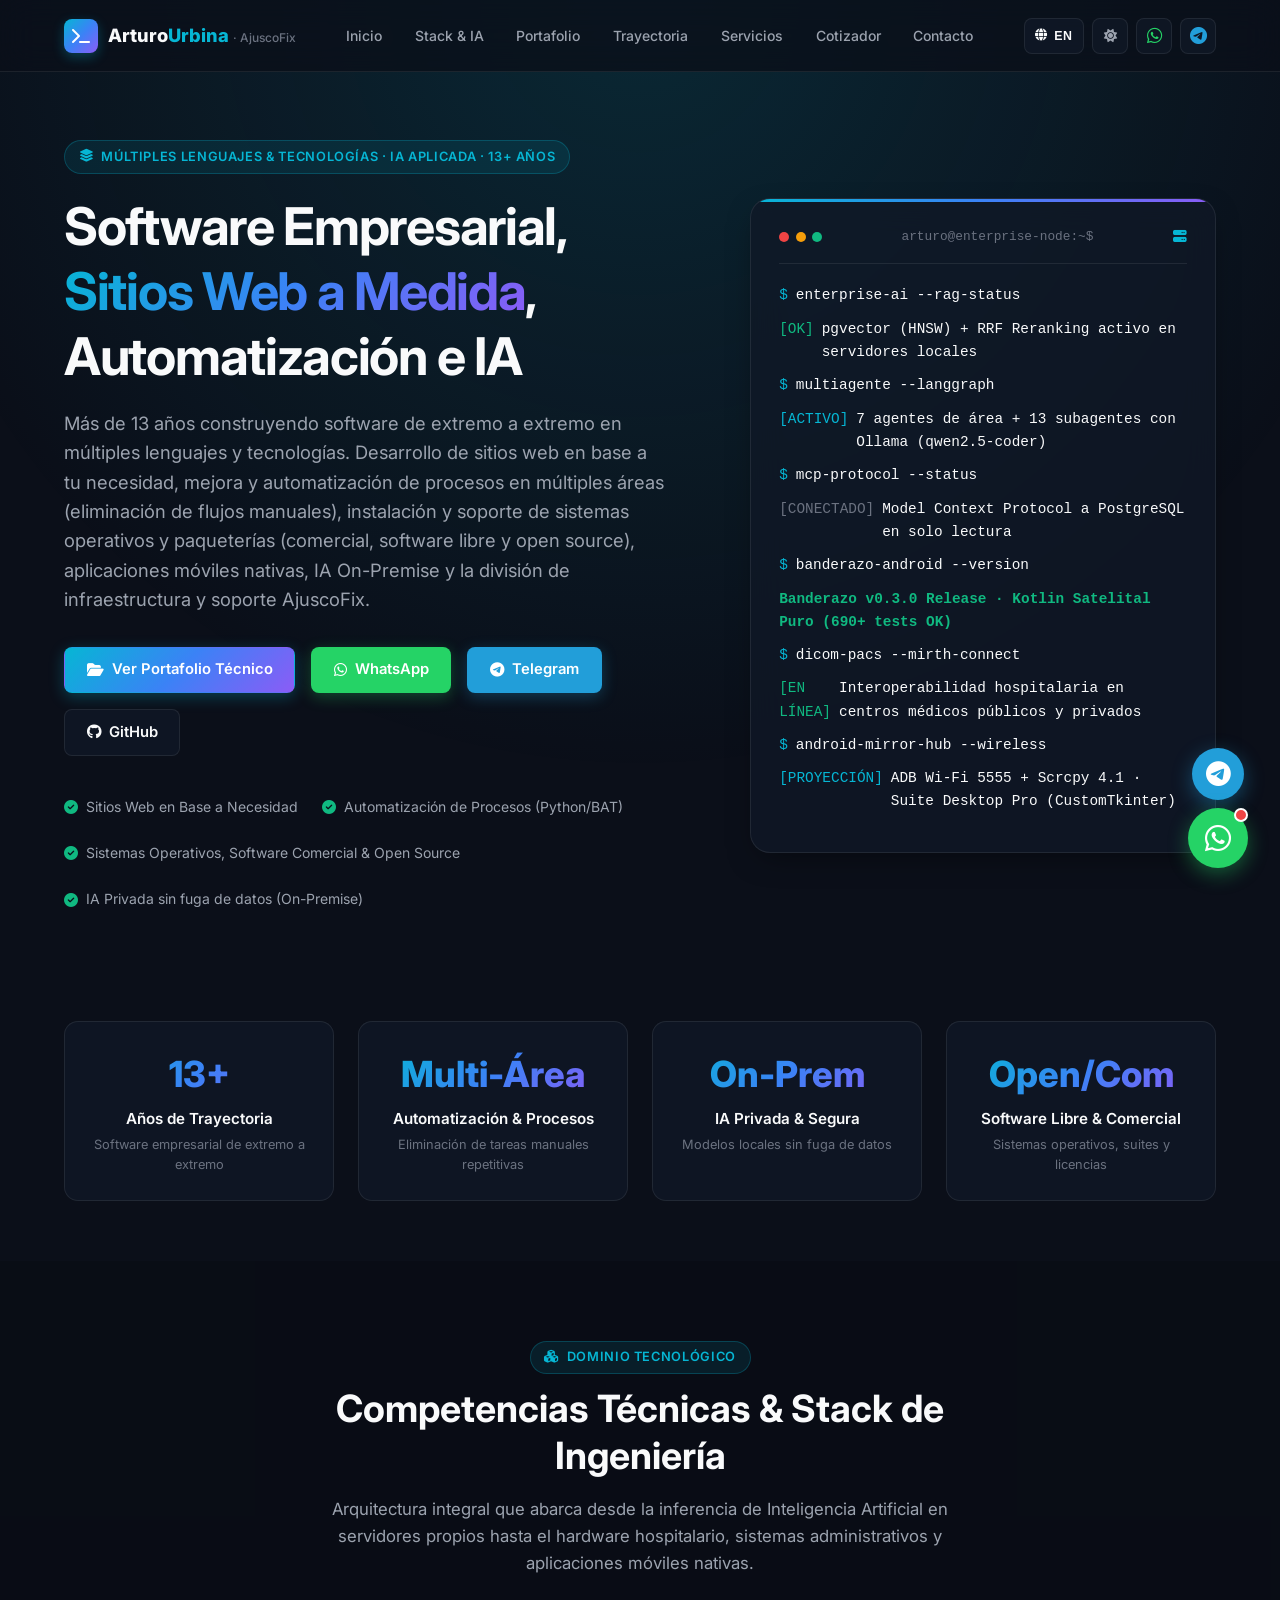
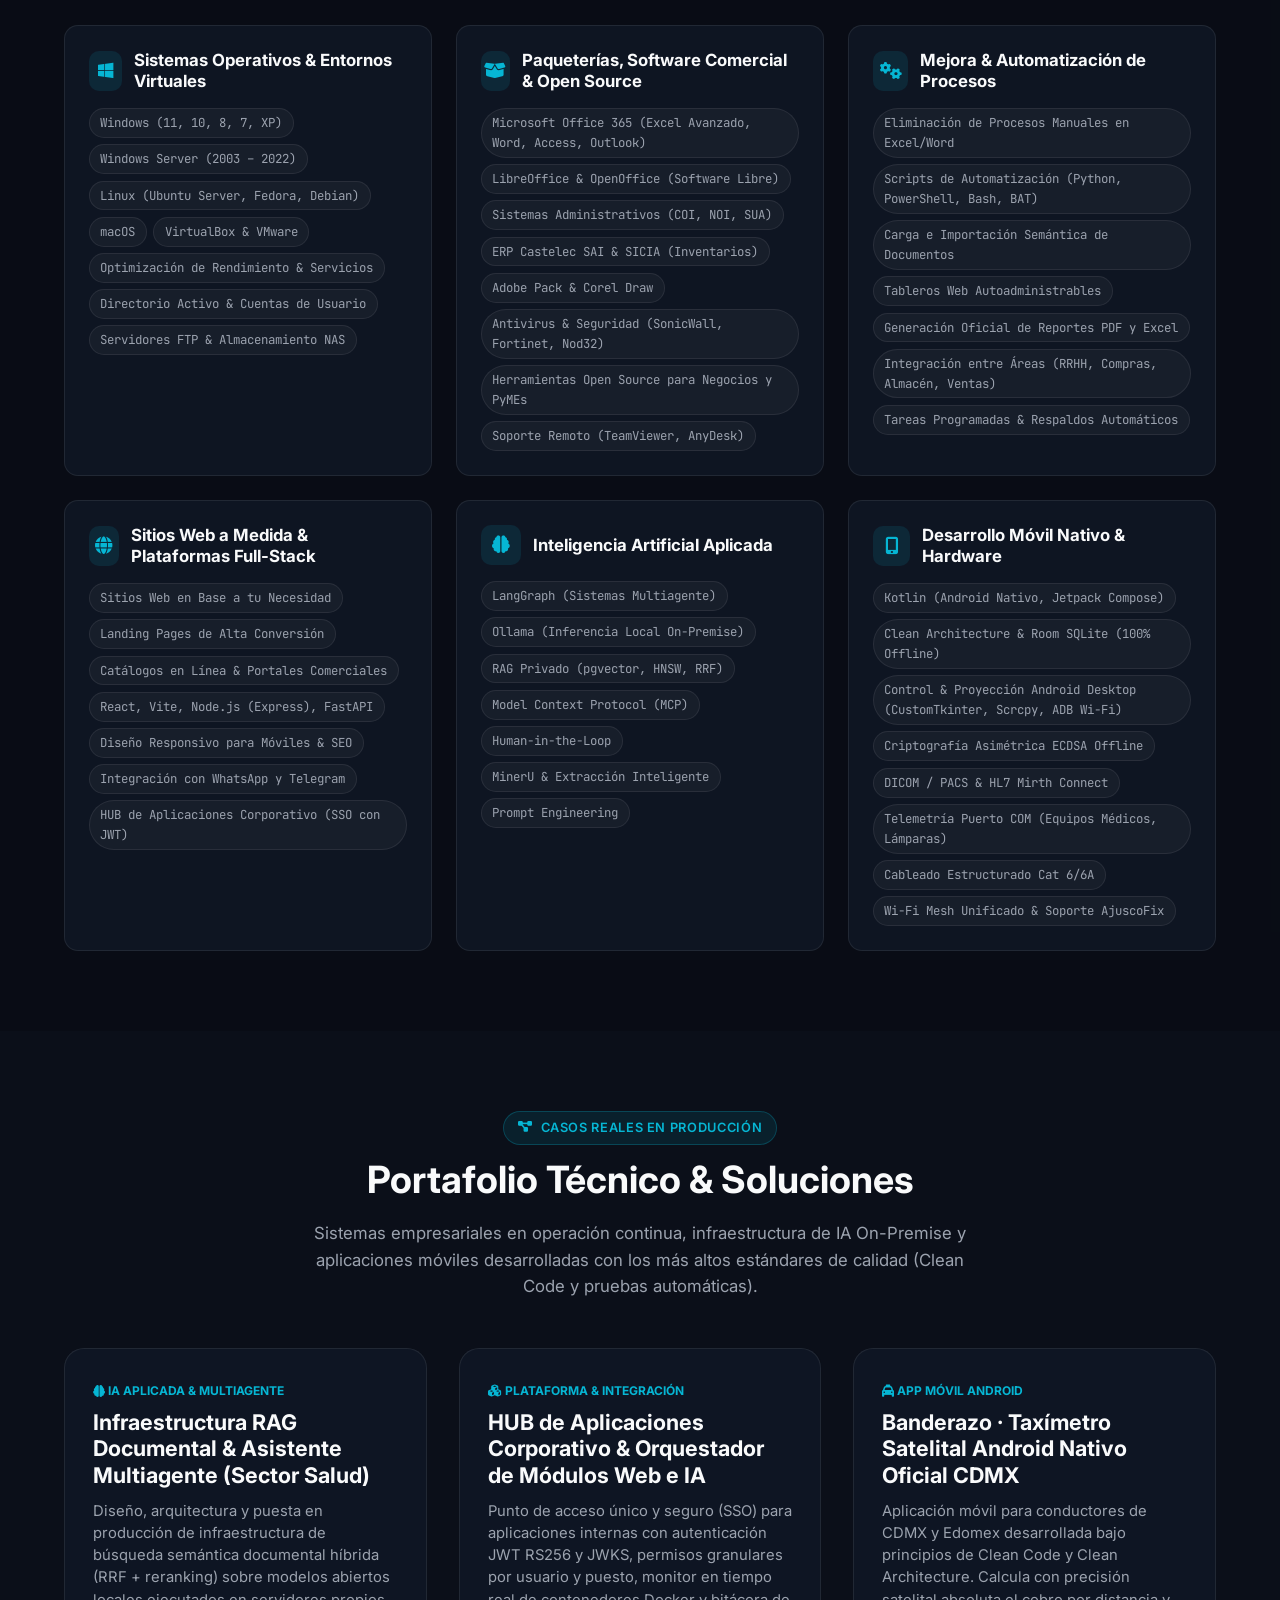
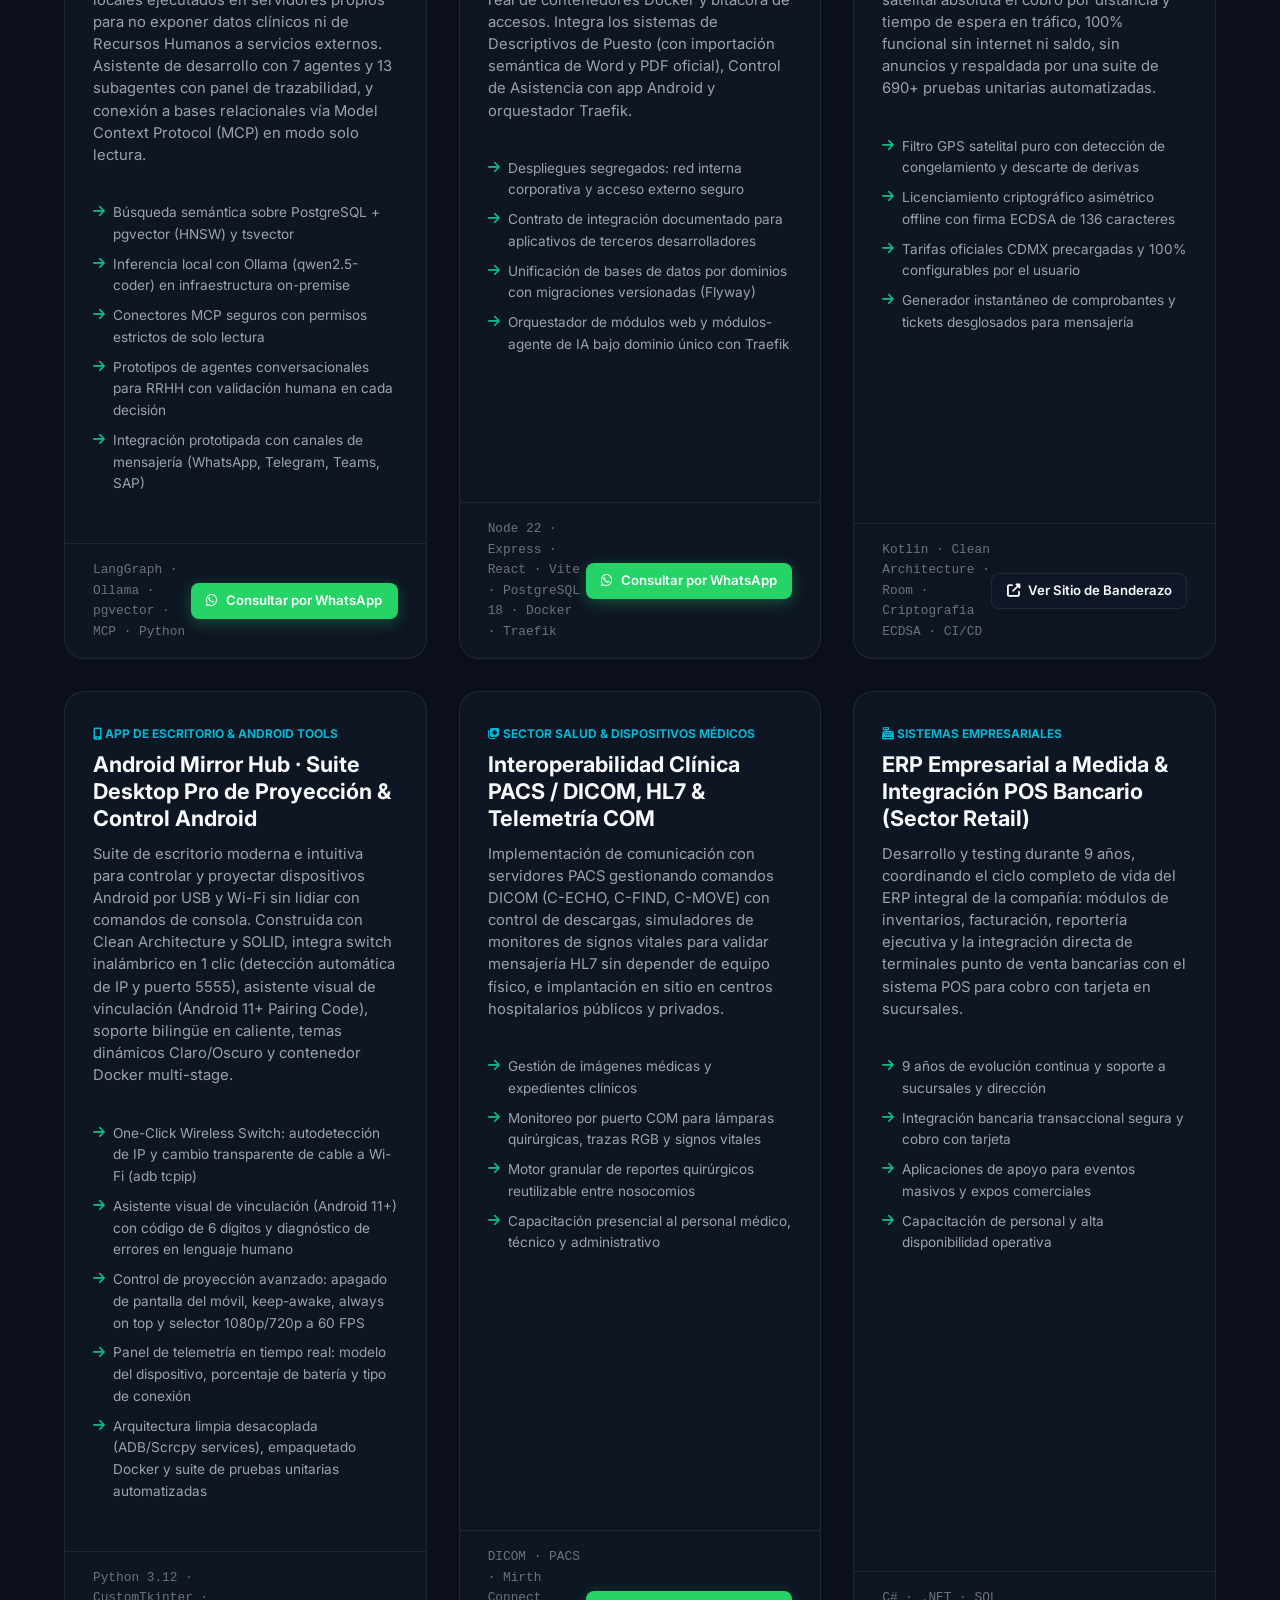
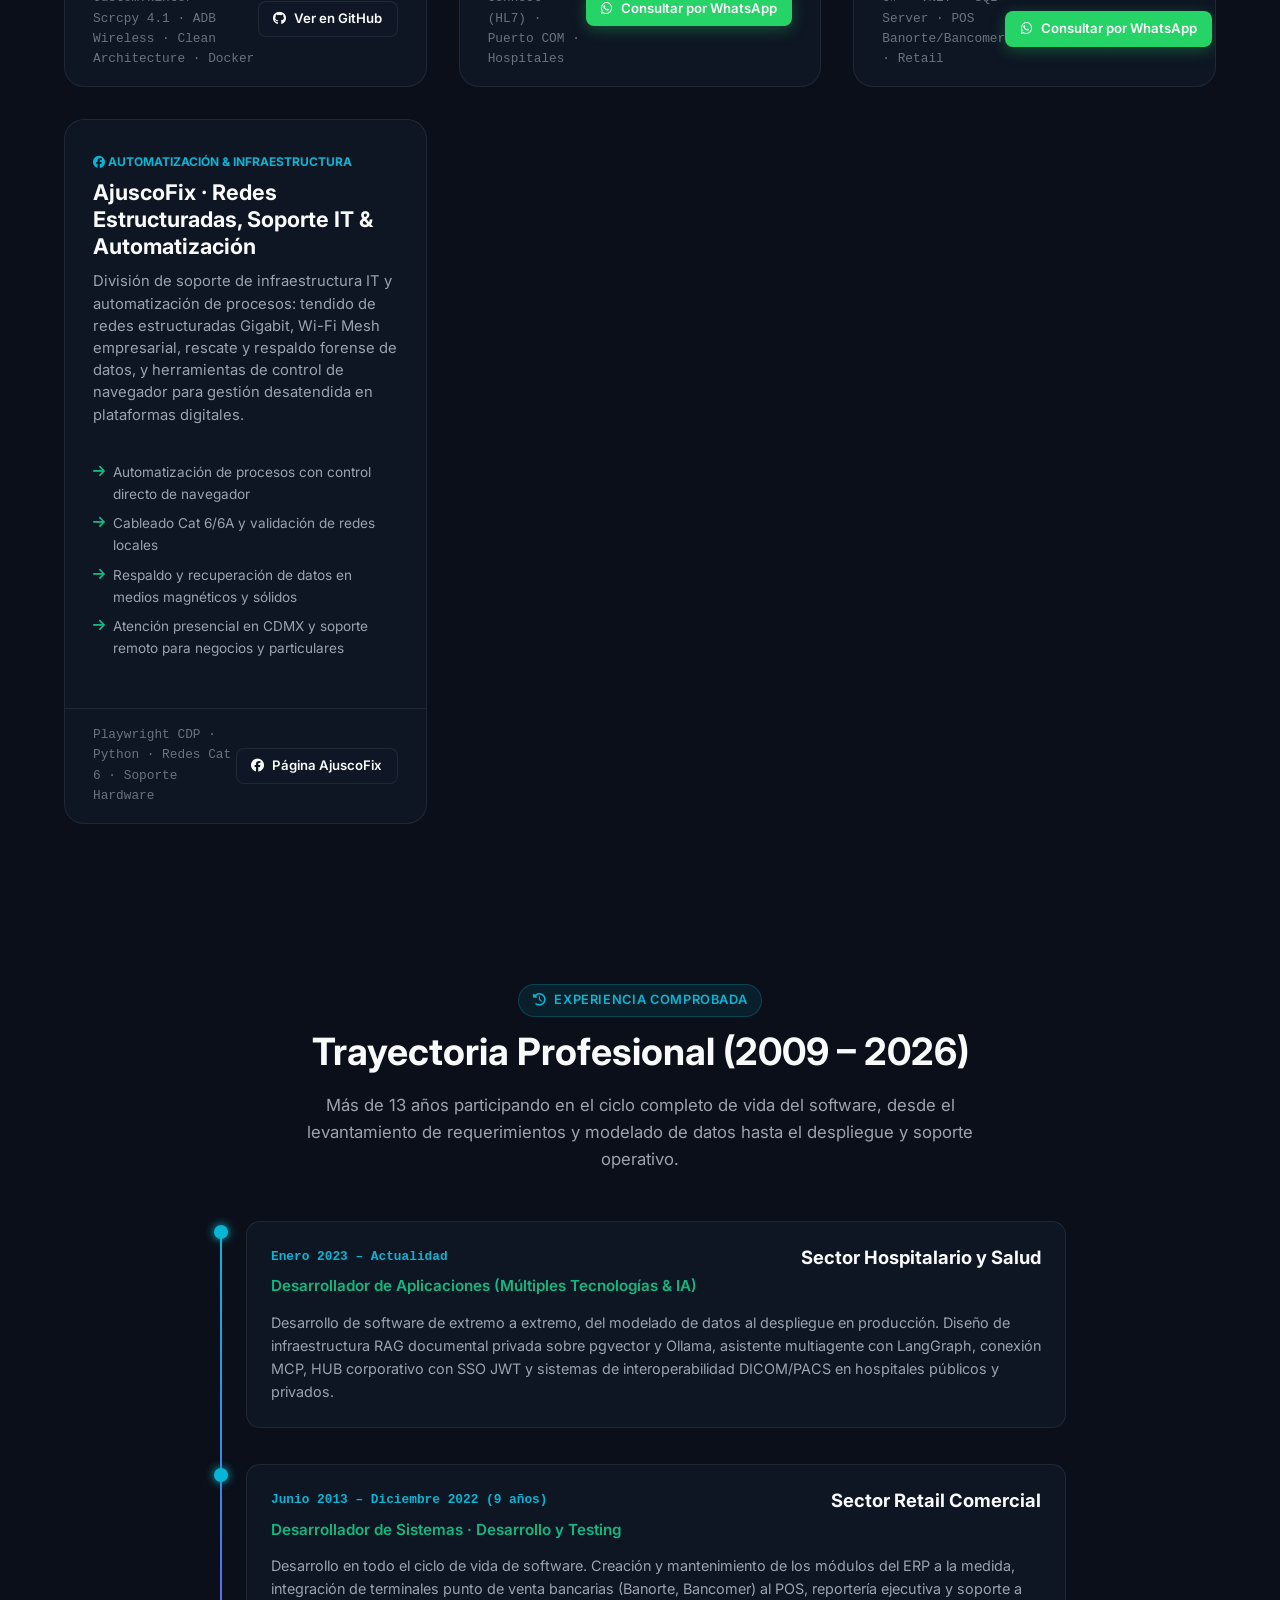
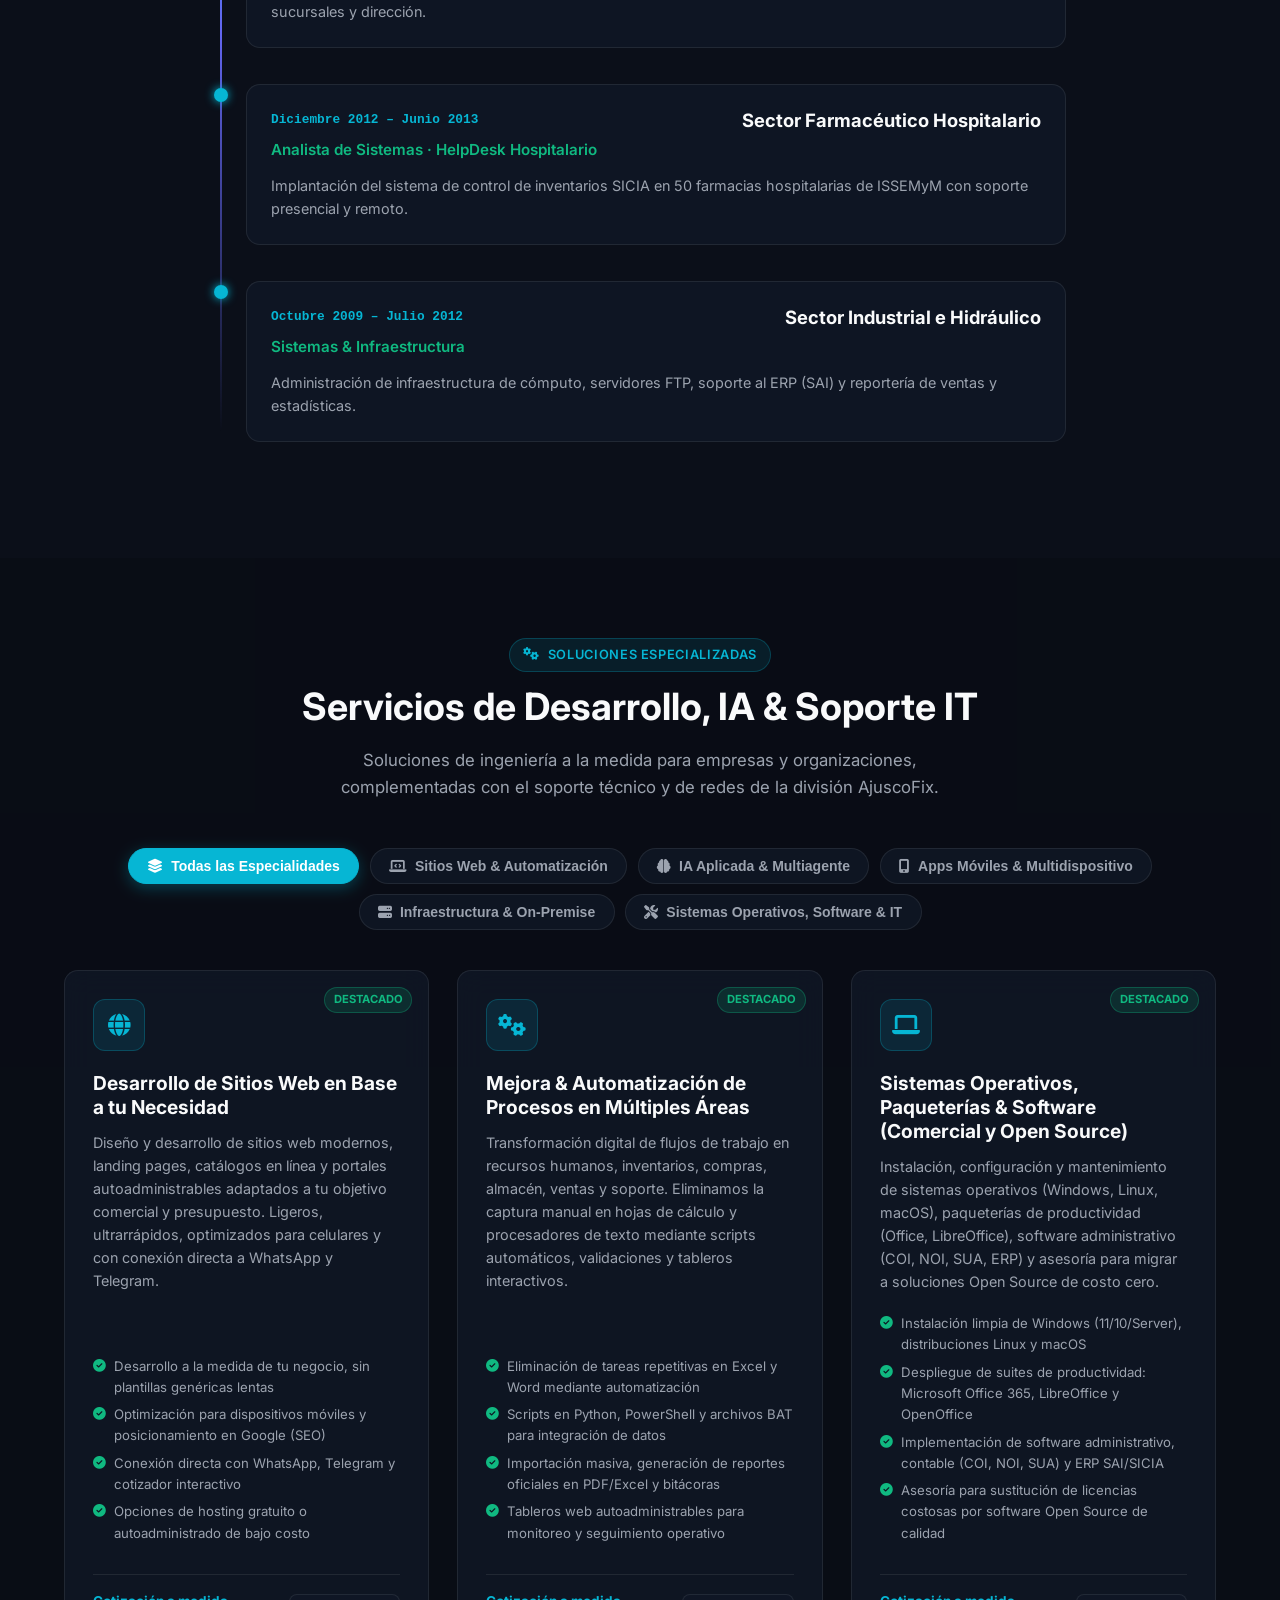
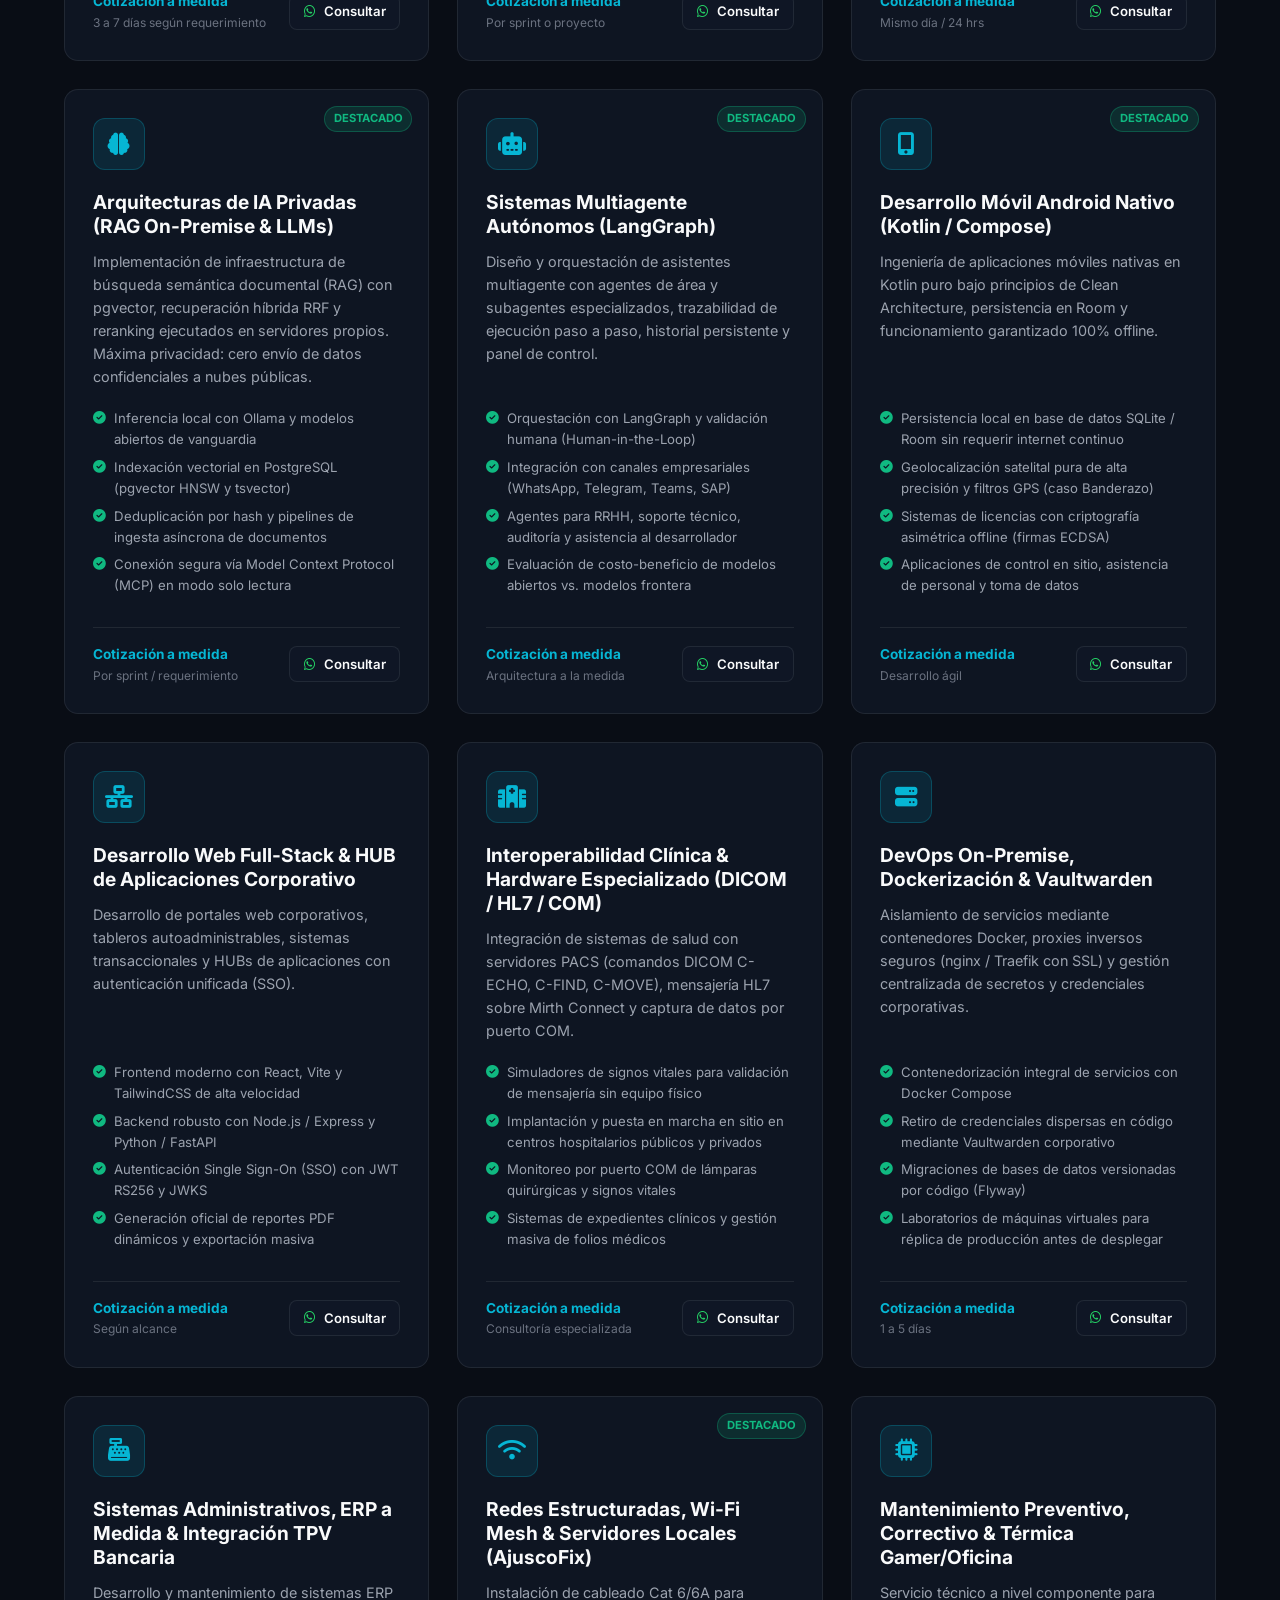
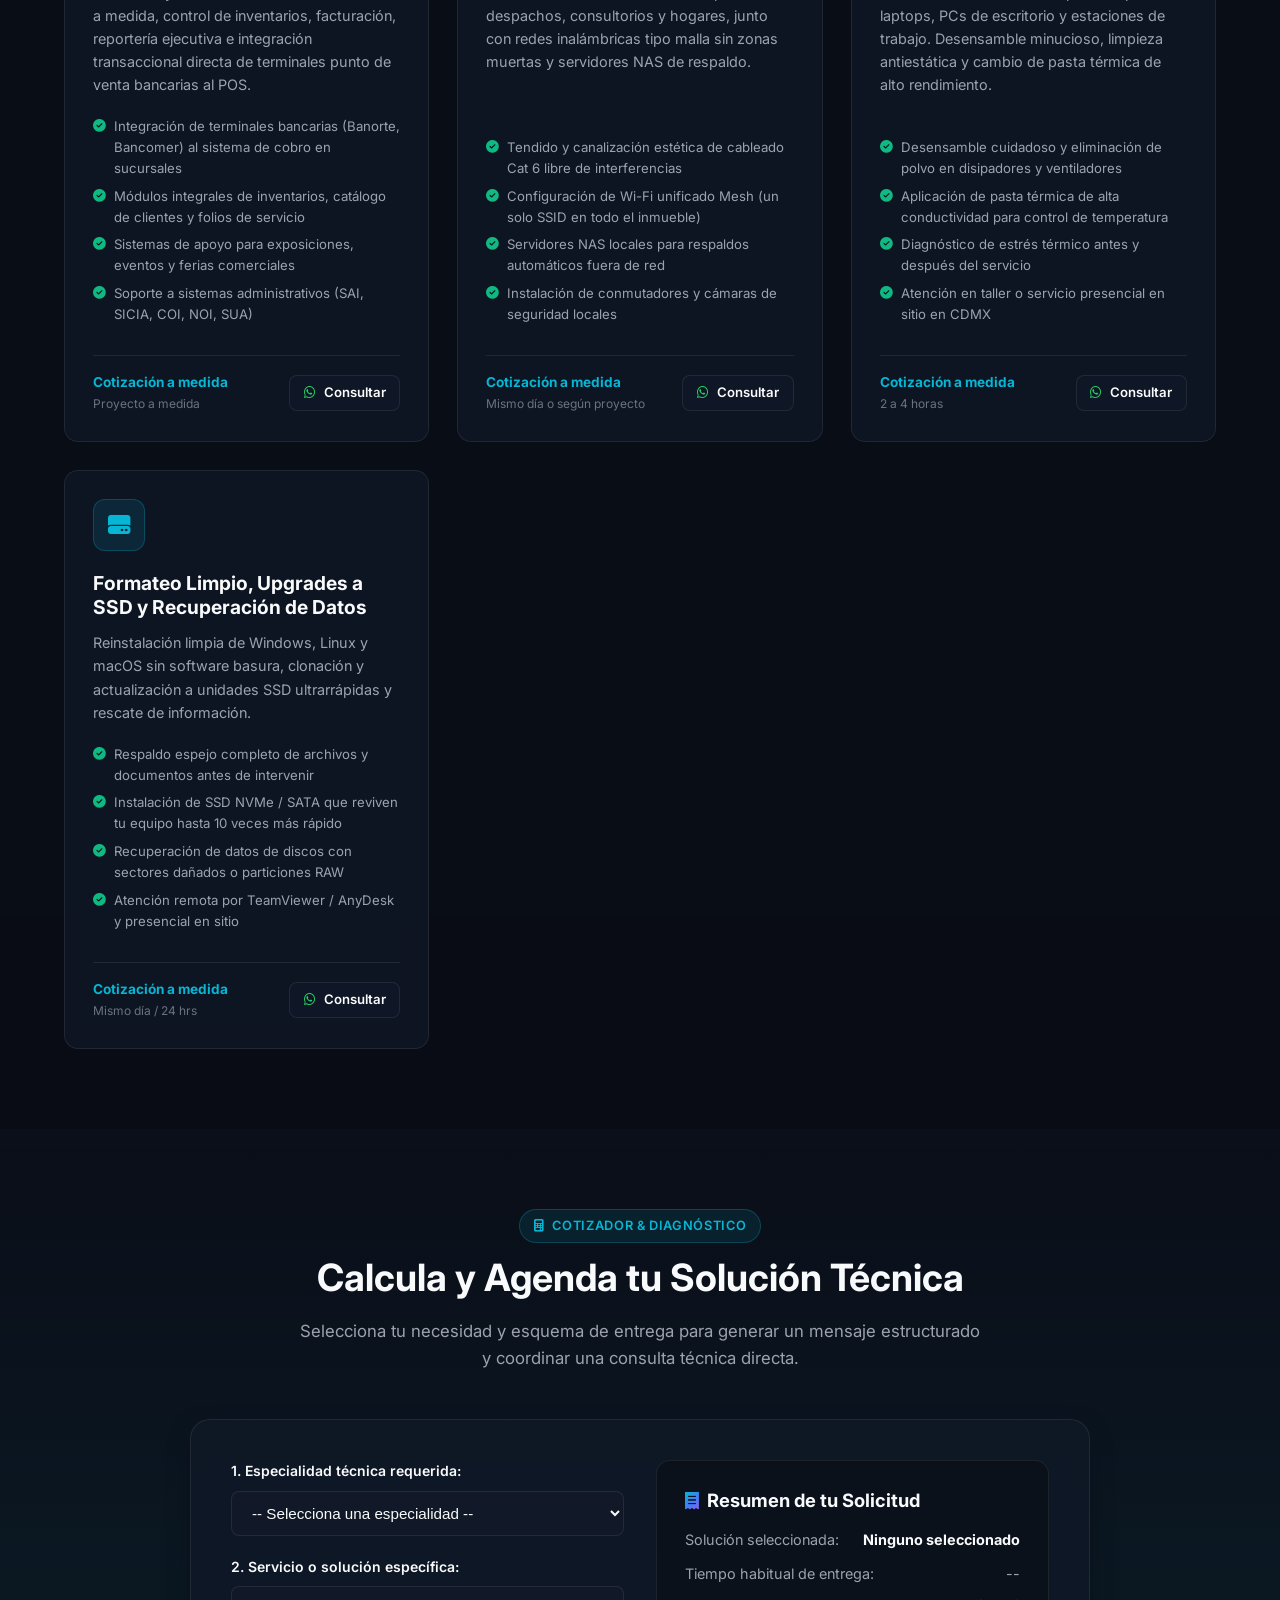
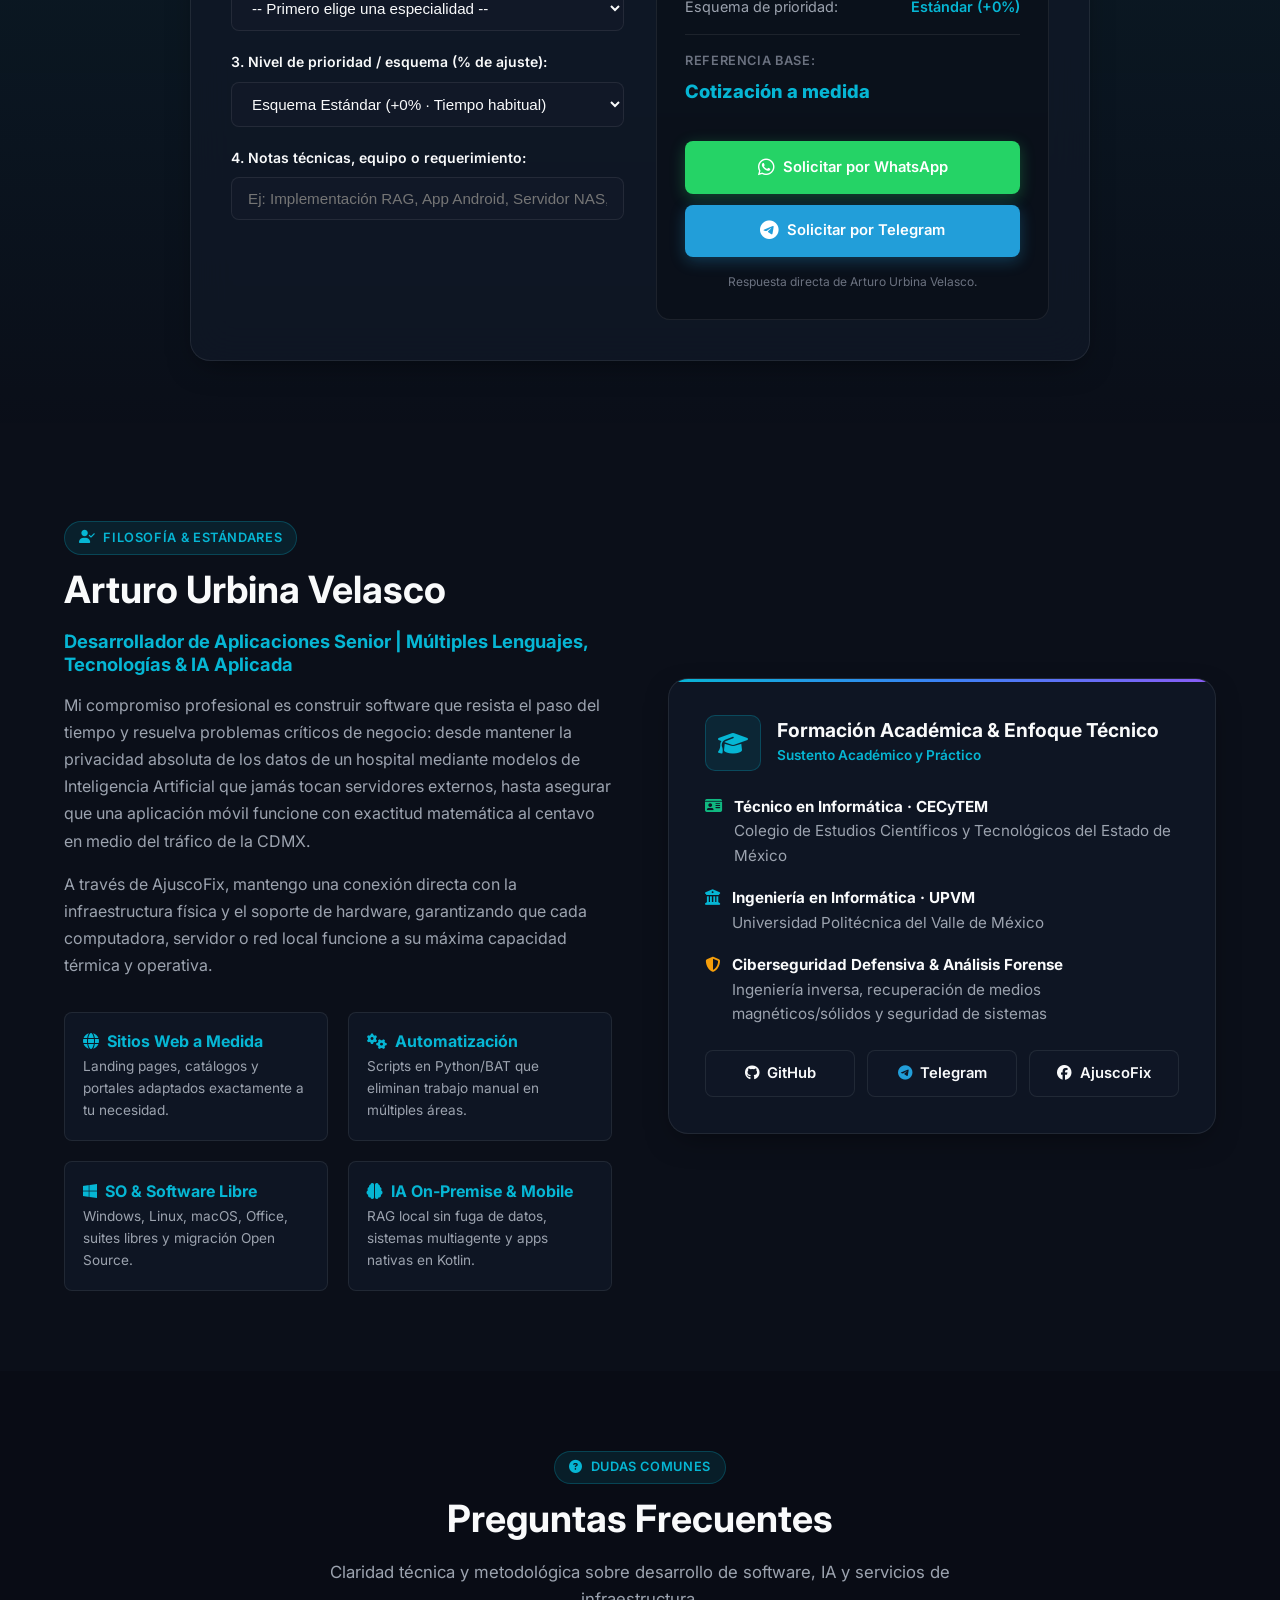
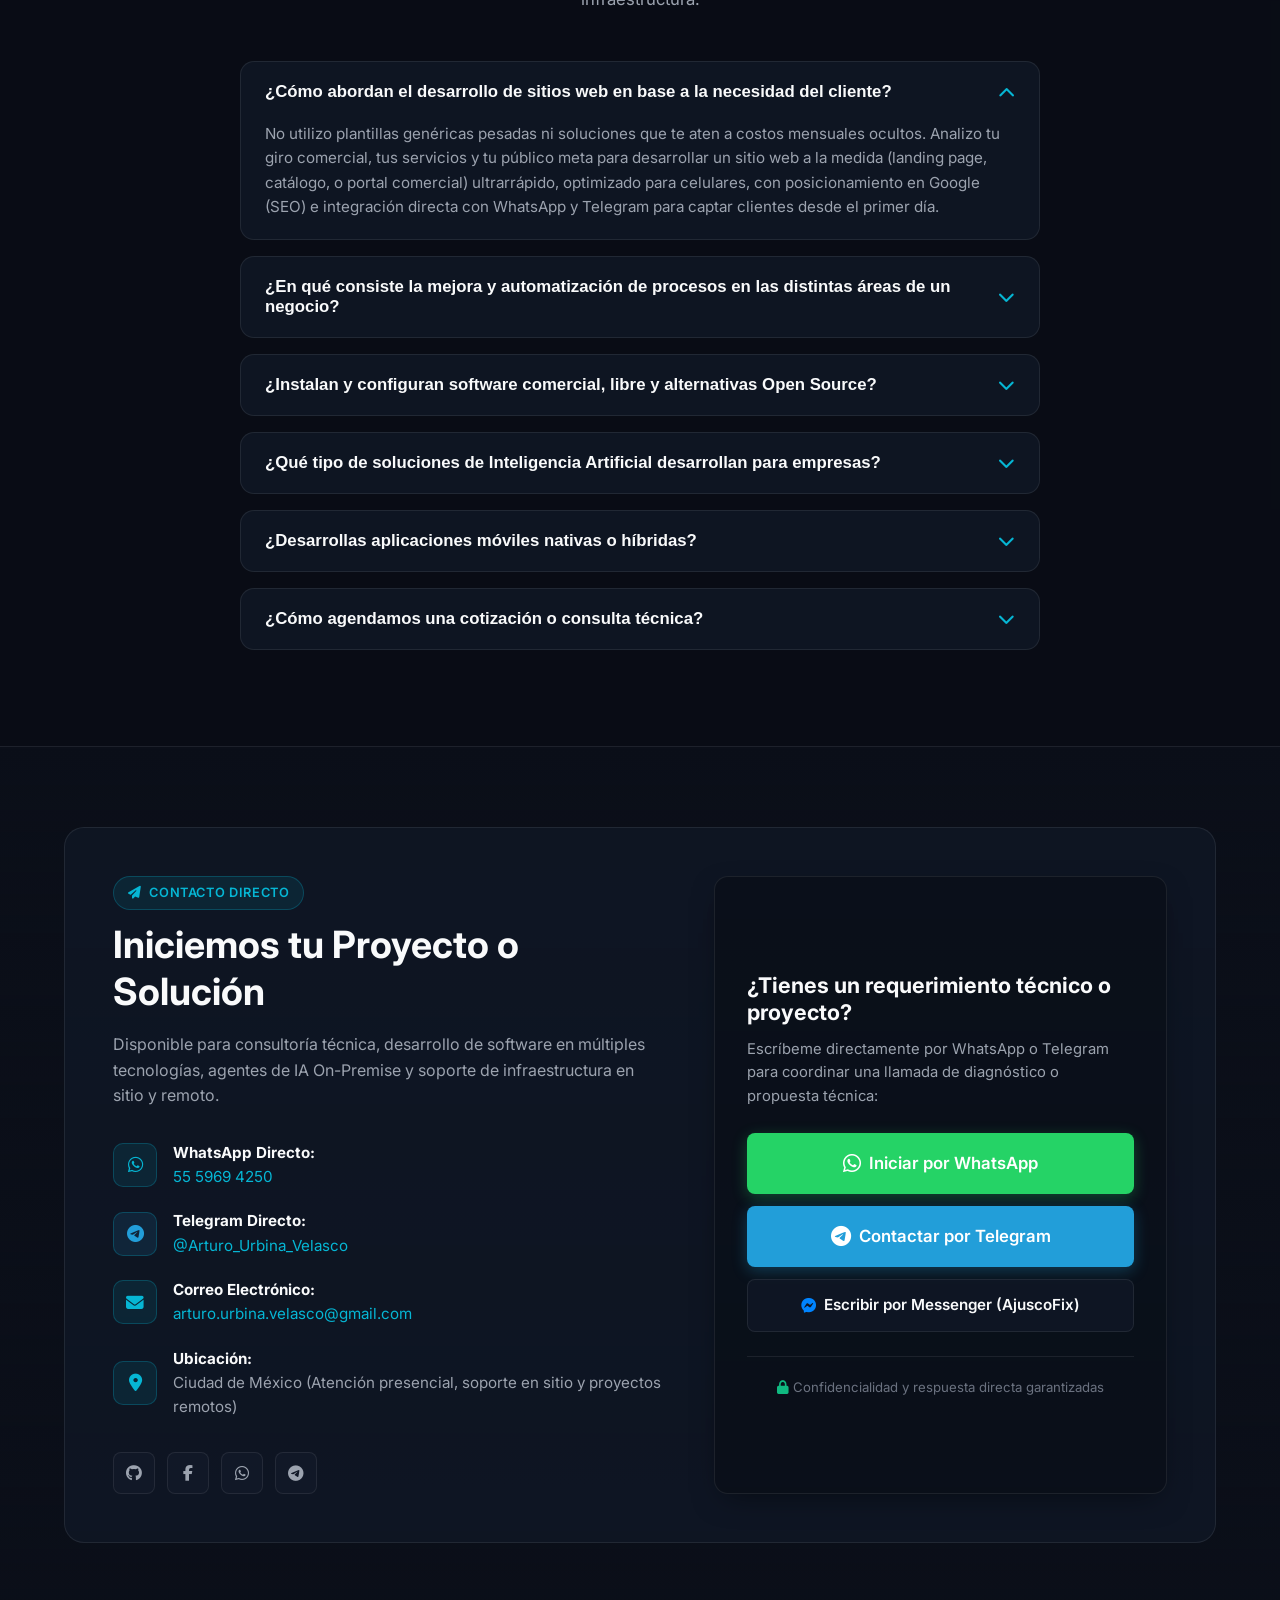
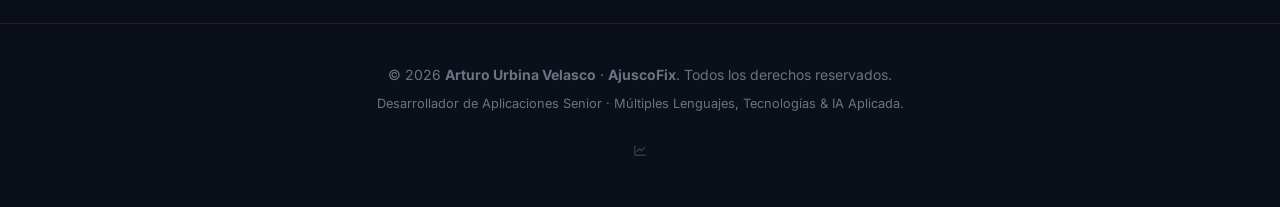
==== commit 4173b43b: "fix: actualizar enlace oficial de Telegram a @Arturo_Urbina_Velasco" ====
--- a/index.html
+++ b/index.html
@@ -71,7 +71,7 @@
         "sameAs": [
           "https://github.com/ArturoUrbinaVelasco",
           "https://wa.me/525559694250",
-          "https://t.me/+525559694250",
+          "https://t.me/Arturo_Urbina_Velasco",
           "https://www.facebook.com/AjuscoFix/"
         ],
         "knowsAbout": [
@@ -237,7 +237,7 @@
           <i class="fab fa-whatsapp"></i>
         </a>
 
-        <a href="https://t.me/+525559694250" target="_blank" rel="noopener" class="nav-icon-btn nav-tg-btn" title="Contactar por Telegram" aria-label="Telegram">
+        <a href="https://t.me/Arturo_Urbina_Velasco" target="_blank" rel="noopener" class="nav-icon-btn nav-tg-btn" title="Contactar por Telegram" aria-label="Telegram">
           <i class="fab fa-telegram"></i>
         </a>
 
@@ -271,7 +271,7 @@
             <a href="https://wa.me/525559694250?text=Hola%20Arturo,%20me%20gustar%C3%ADa%20agendar%20una%20consulta%20t%C3%A9cnica" target="_blank" rel="noopener" class="btn btn-whatsapp">
               <i class="fab fa-whatsapp"></i> <span data-i18n="heroBtnWa">WhatsApp</span>
             </a>
-            <a href="https://t.me/+525559694250" target="_blank" rel="noopener" class="btn btn-telegram">
+            <a href="https://t.me/Arturo_Urbina_Velasco" target="_blank" rel="noopener" class="btn btn-telegram">
               <i class="fab fa-telegram"></i> <span data-i18n="heroBtnTg">Telegram</span>
             </a>
             <a href="https://github.com/ArturoUrbinaVelasco" target="_blank" rel="noopener" class="btn btn-secondary">
@@ -617,7 +617,7 @@
               <a href="https://github.com/ArturoUrbinaVelasco" target="_blank" rel="noopener" class="btn btn-secondary" style="flex: 1;">
                 <i class="fab fa-github"></i> <span data-i18n="heroBtnGithub">GitHub</span>
               </a>
-              <a href="https://t.me/+525559694250" target="_blank" rel="noopener" class="btn btn-secondary" style="flex: 1;">
+              <a href="https://t.me/Arturo_Urbina_Velasco" target="_blank" rel="noopener" class="btn btn-secondary" style="flex: 1;">
                 <i class="fab fa-telegram" style="color: #229ED9;"></i> Telegram
               </a>
               <a href="https://www.facebook.com/AjuscoFix/" target="_blank" rel="noopener" class="btn btn-secondary" style="flex: 1;">
@@ -675,7 +675,7 @@
               <div class="contact-icon" style="background: rgba(34, 158, 217, 0.12); color: #229ED9;"><i class="fab fa-telegram"></i></div>
               <div>
                 <strong style="color: var(--text-primary); display: block;" data-i18n="contactTgLabel">Telegram Directo:</strong>
-                <a href="https://t.me/+525559694250" target="_blank" rel="noopener" style="color: var(--accent-cyan);">@+525559694250</a>
+                <a href="https://t.me/Arturo_Urbina_Velasco" target="_blank" rel="noopener" style="color: var(--accent-cyan);">@Arturo_Urbina_Velasco</a>
               </div>
             </div>
 
@@ -706,7 +706,7 @@
             <a href="https://wa.me/525559694250" target="_blank" rel="noopener" class="social-btn" aria-label="WhatsApp">
               <i class="fab fa-whatsapp"></i>
             </a>
-            <a href="https://t.me/+525559694250" target="_blank" rel="noopener" class="social-btn" aria-label="Telegram">
+            <a href="https://t.me/Arturo_Urbina_Velasco" target="_blank" rel="noopener" class="social-btn" aria-label="Telegram">
               <i class="fab fa-telegram"></i>
             </a>
           </div>
@@ -723,7 +723,7 @@
             <i class="fab fa-whatsapp" style="font-size: 1.3rem;"></i> <span data-i18n="contactCardBtnWa">Iniciar por WhatsApp</span>
           </a>
 
-          <a href="https://t.me/+525559694250" target="_blank" rel="noopener" class="btn btn-telegram" style="padding: 1rem; font-size: 1.05rem; margin-bottom: 0.75rem;">
+          <a href="https://t.me/Arturo_Urbina_Velasco" target="_blank" rel="noopener" class="btn btn-telegram" style="padding: 1rem; font-size: 1.05rem; margin-bottom: 0.75rem;">
             <i class="fab fa-telegram" style="font-size: 1.3rem;"></i> <span data-i18n="contactCardBtnTg">Contactar por Telegram</span>
           </a>
 
@@ -742,7 +742,7 @@
   <!-- ==============================================================================
        BOTONES FLOTANTES DE WHATSAPP Y TELEGRAM
        ============================================================================== -->
-  <a href="https://t.me/+525559694250" class="telegram-float" target="_blank" rel="noopener" aria-label="Telegram" title="Contactar por Telegram">
+  <a href="https://t.me/Arturo_Urbina_Velasco" class="telegram-float" target="_blank" rel="noopener" aria-label="Telegram" title="Contactar por Telegram">
     <i class="fab fa-telegram"></i>
   </a>
 
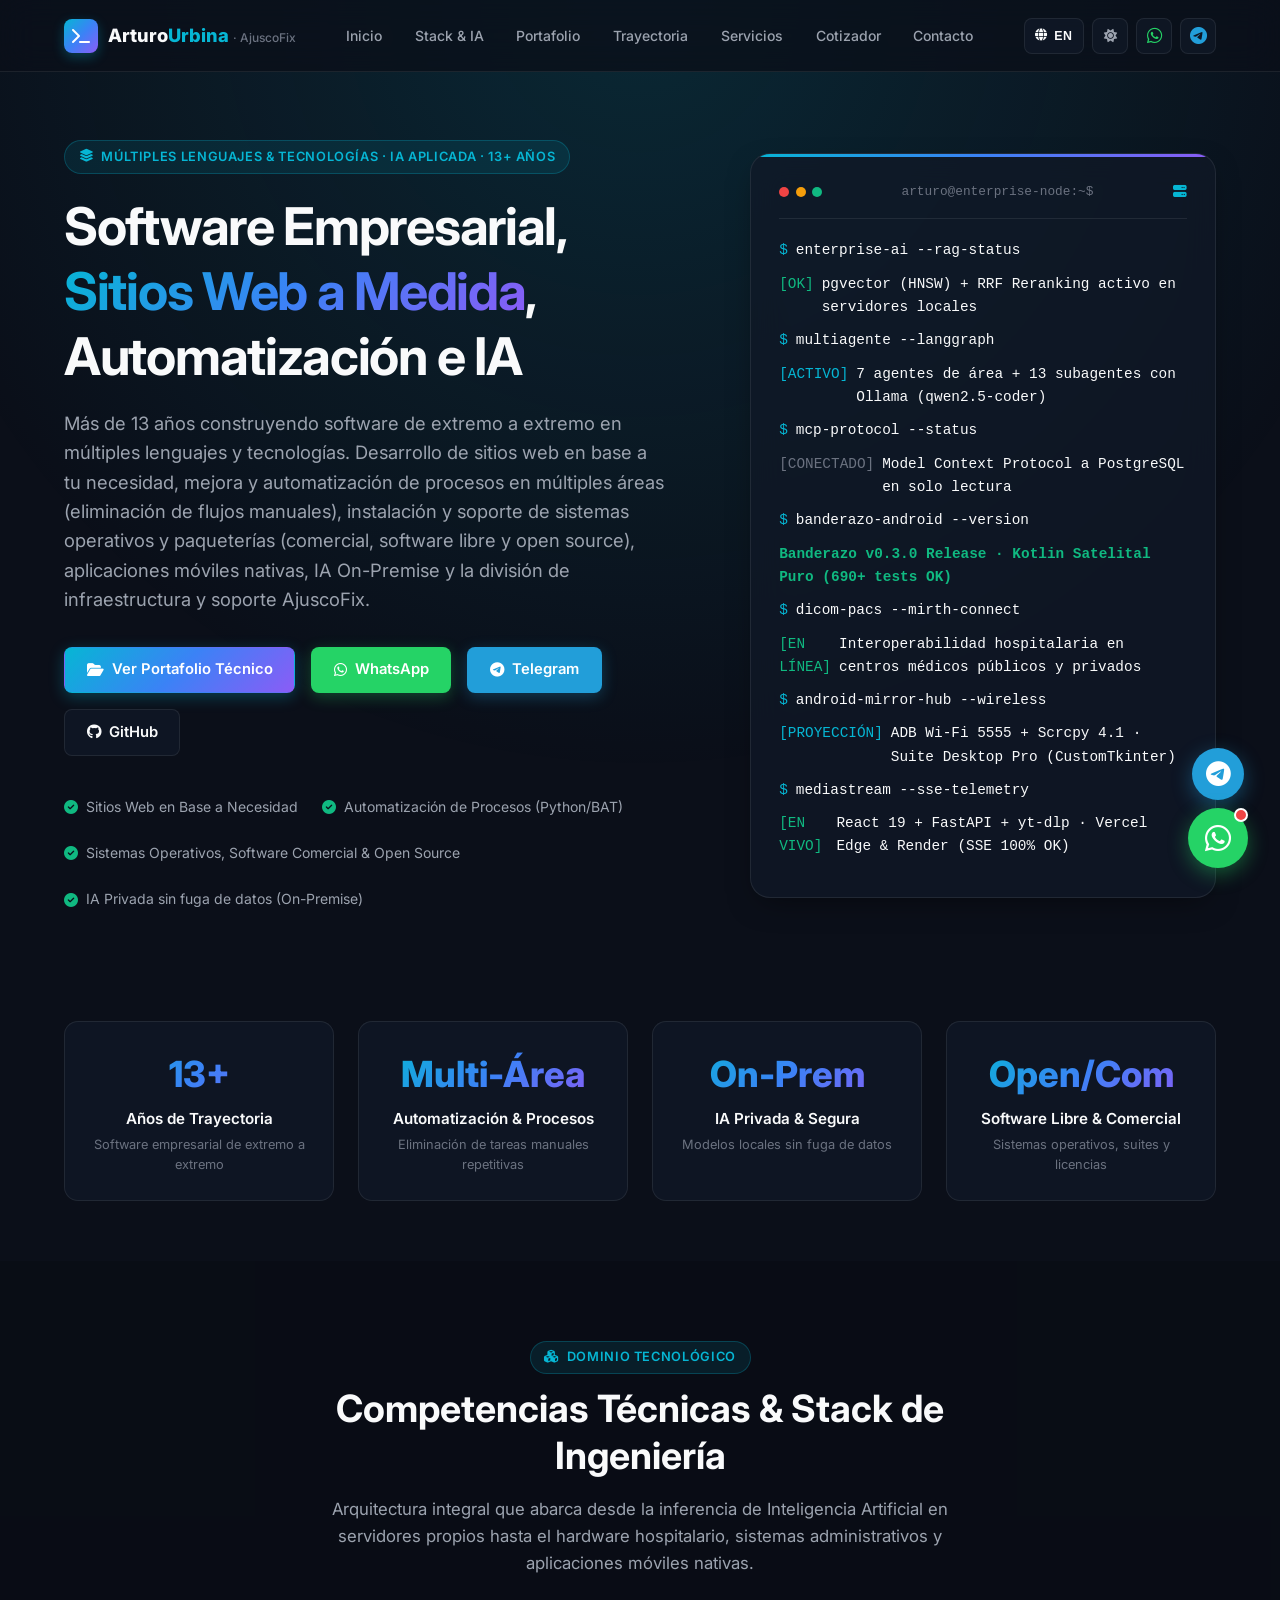
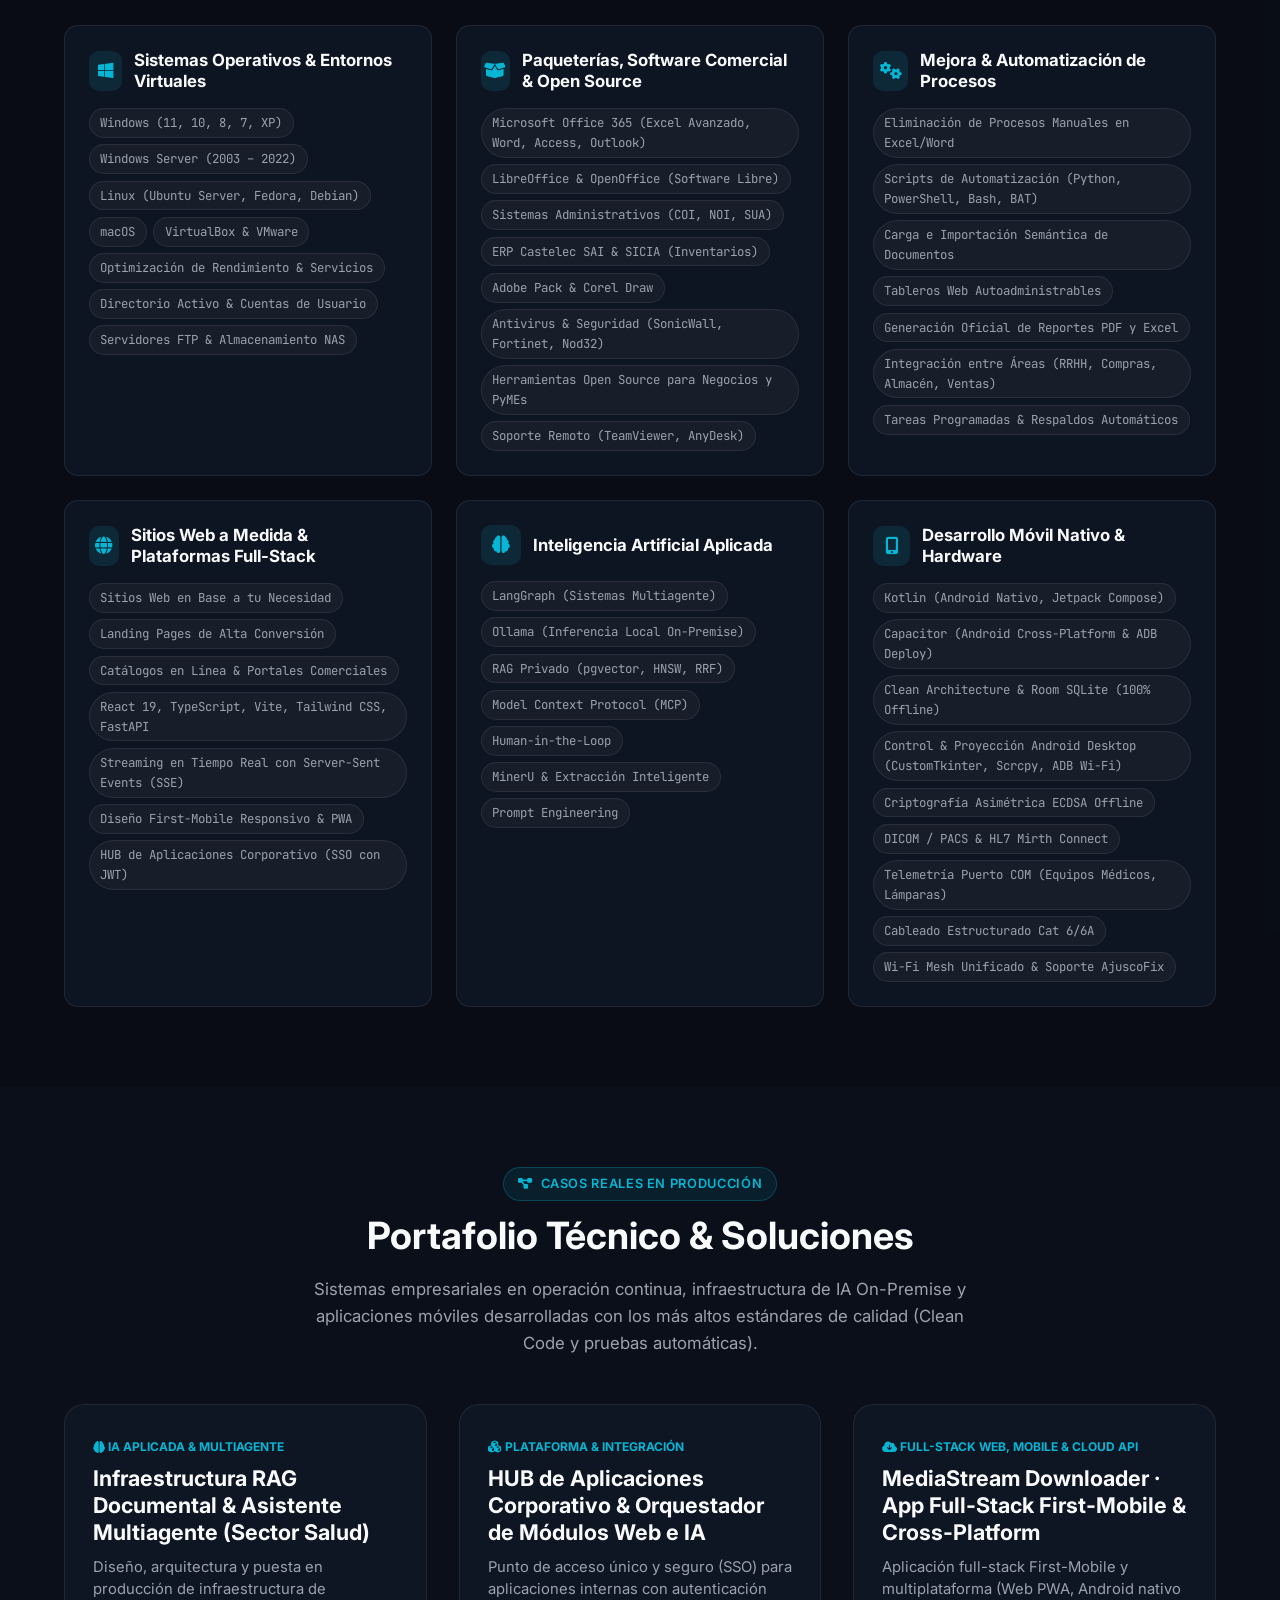
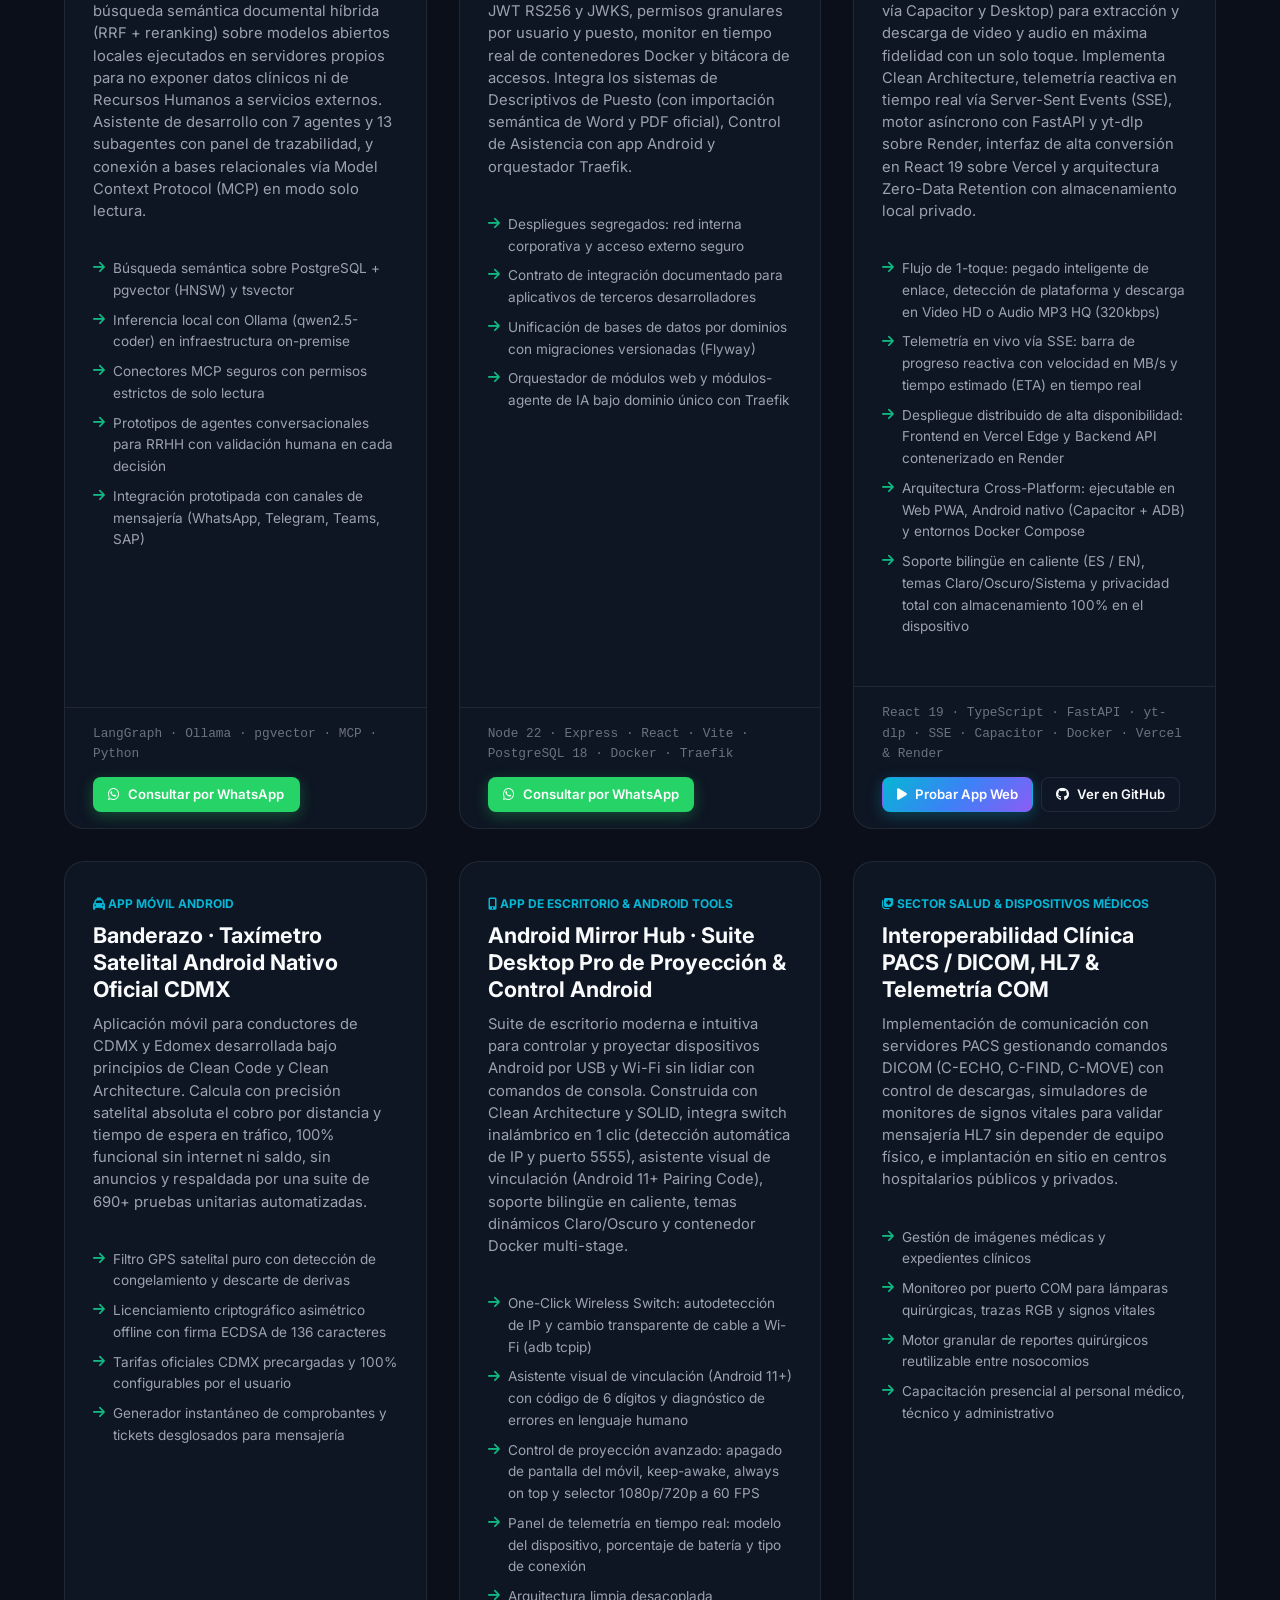
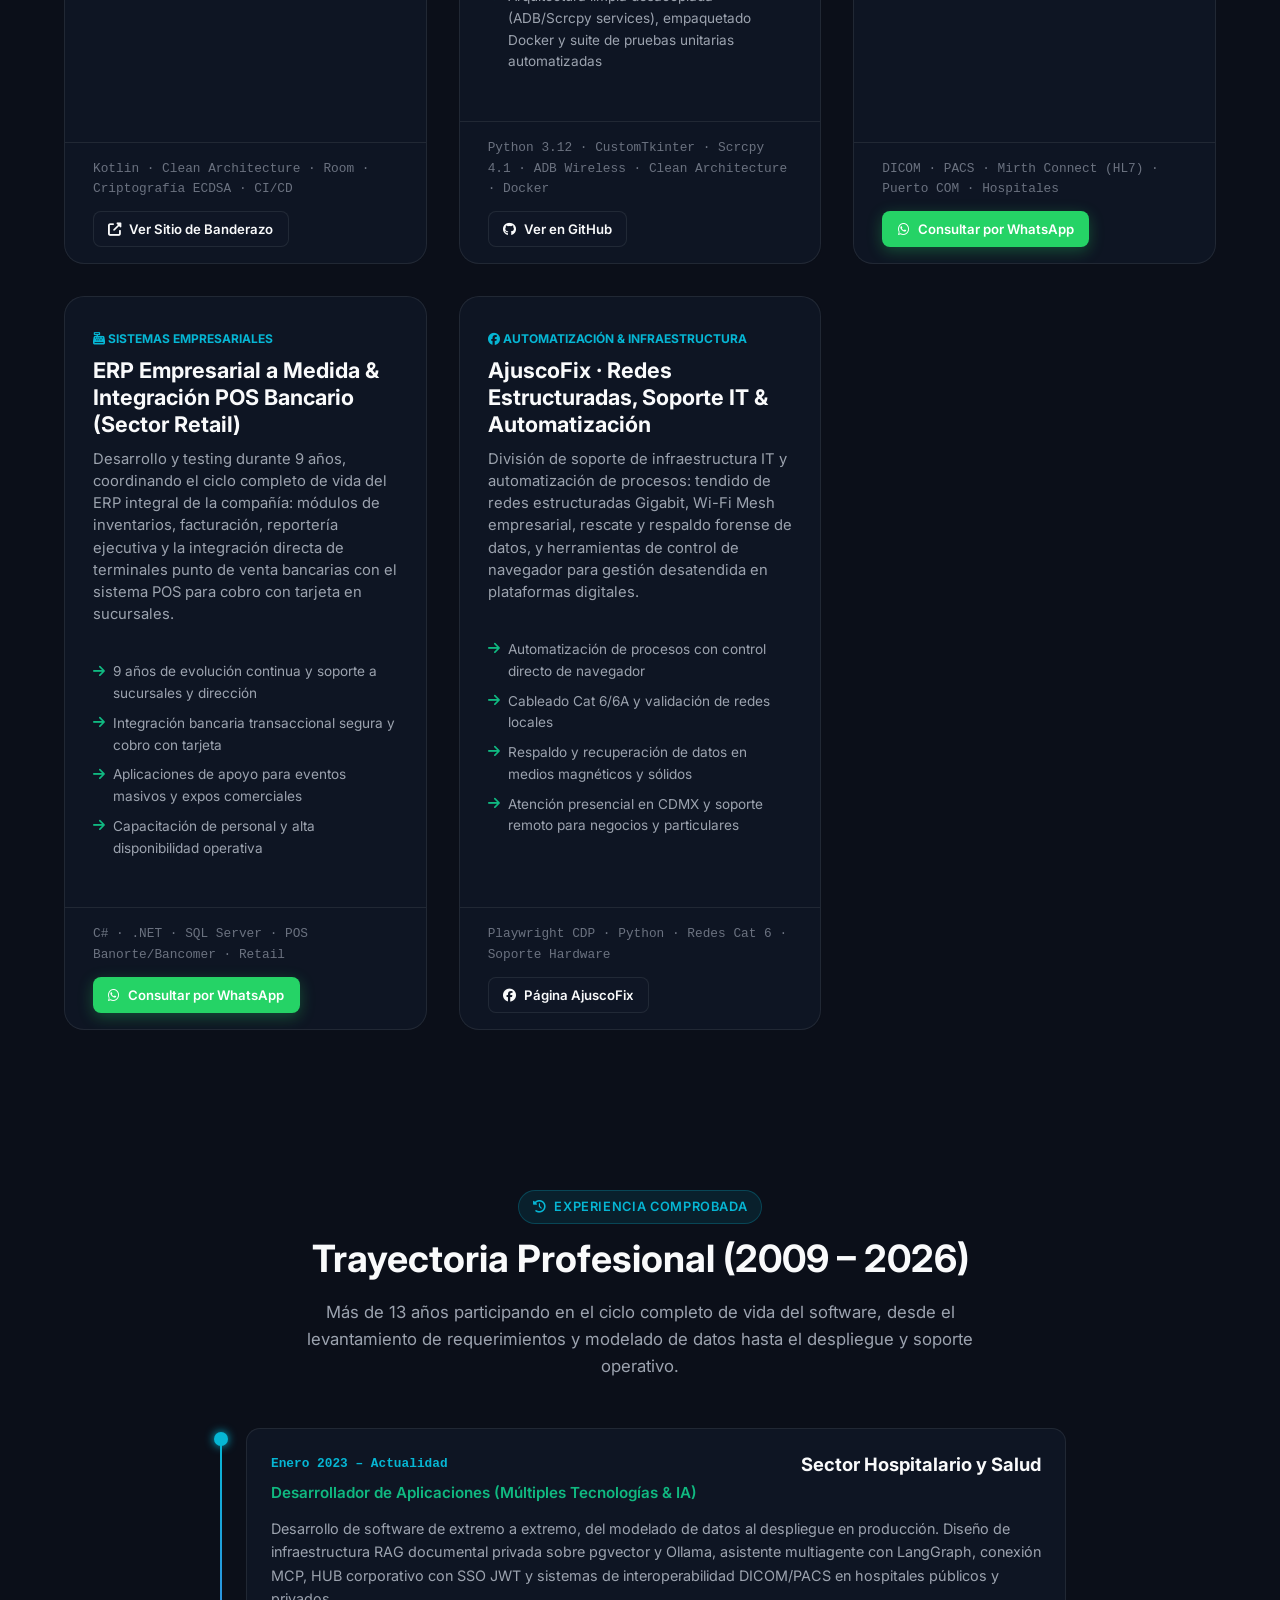
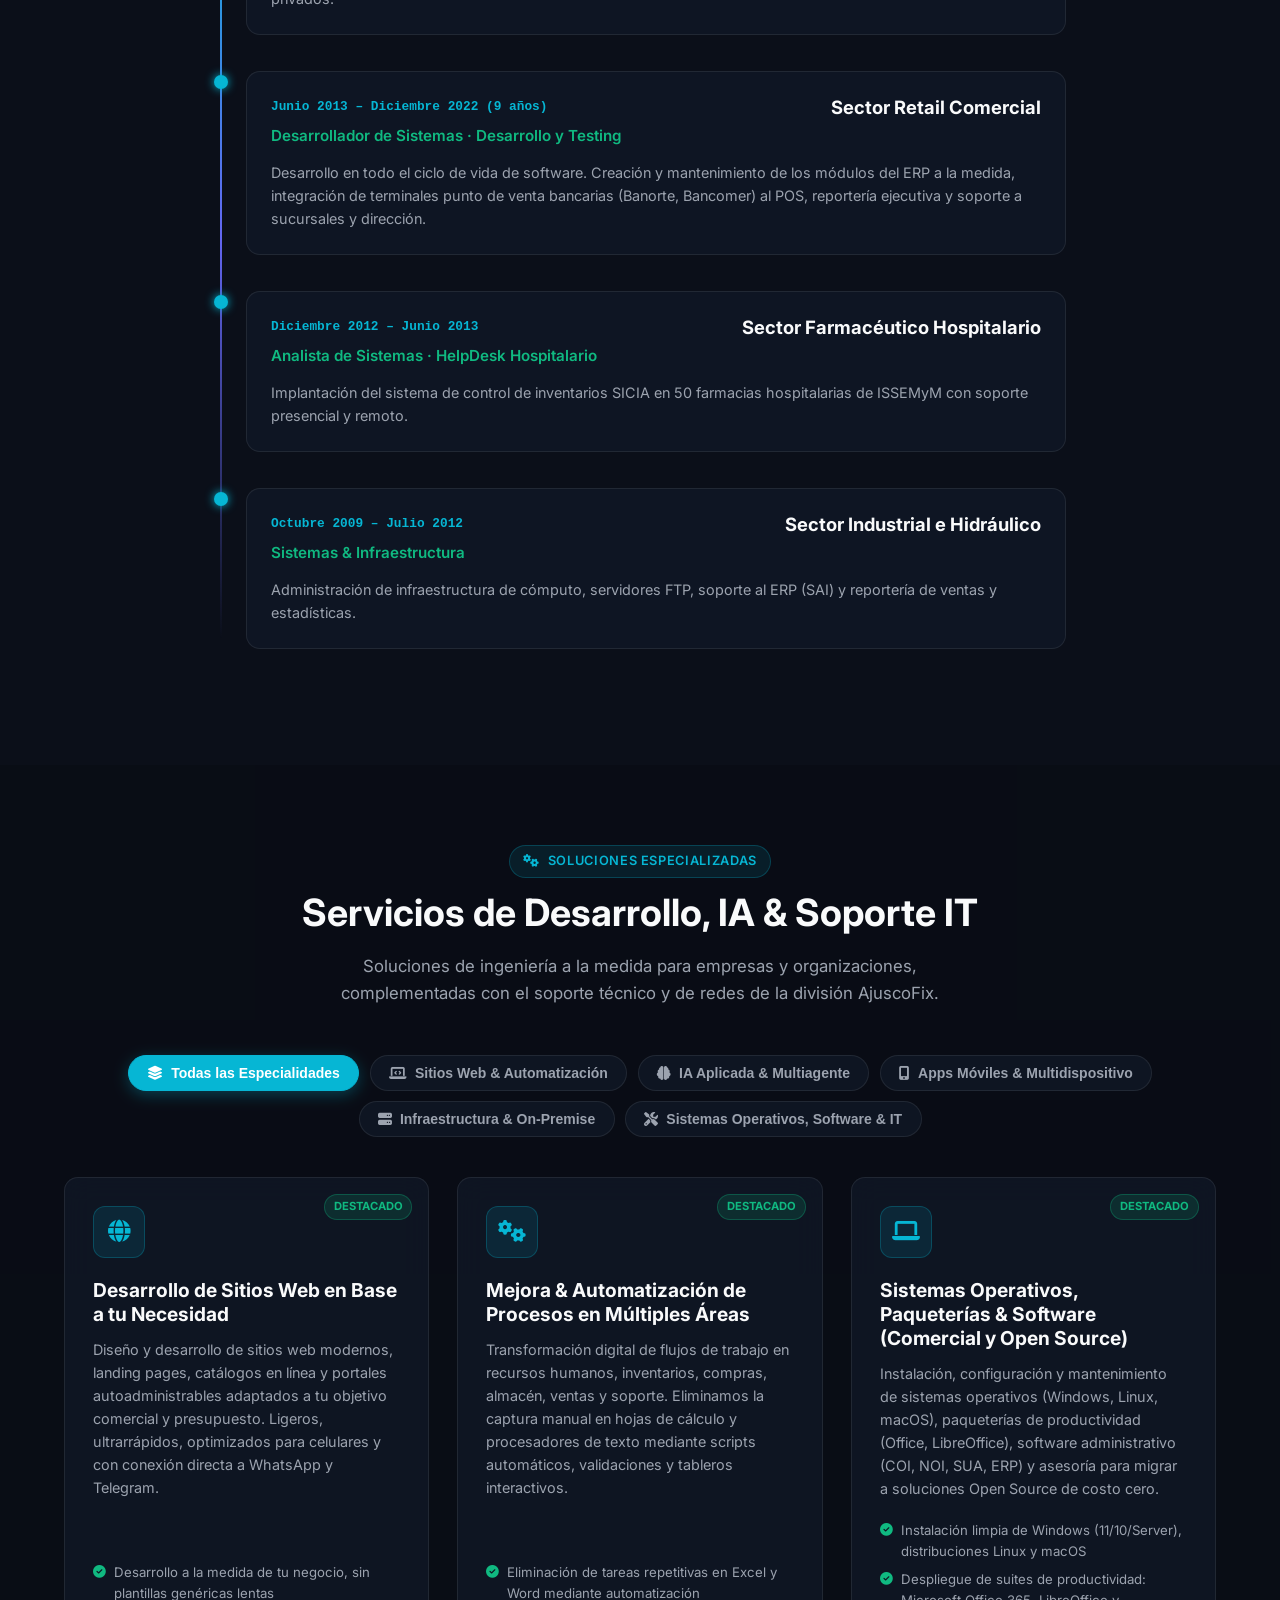
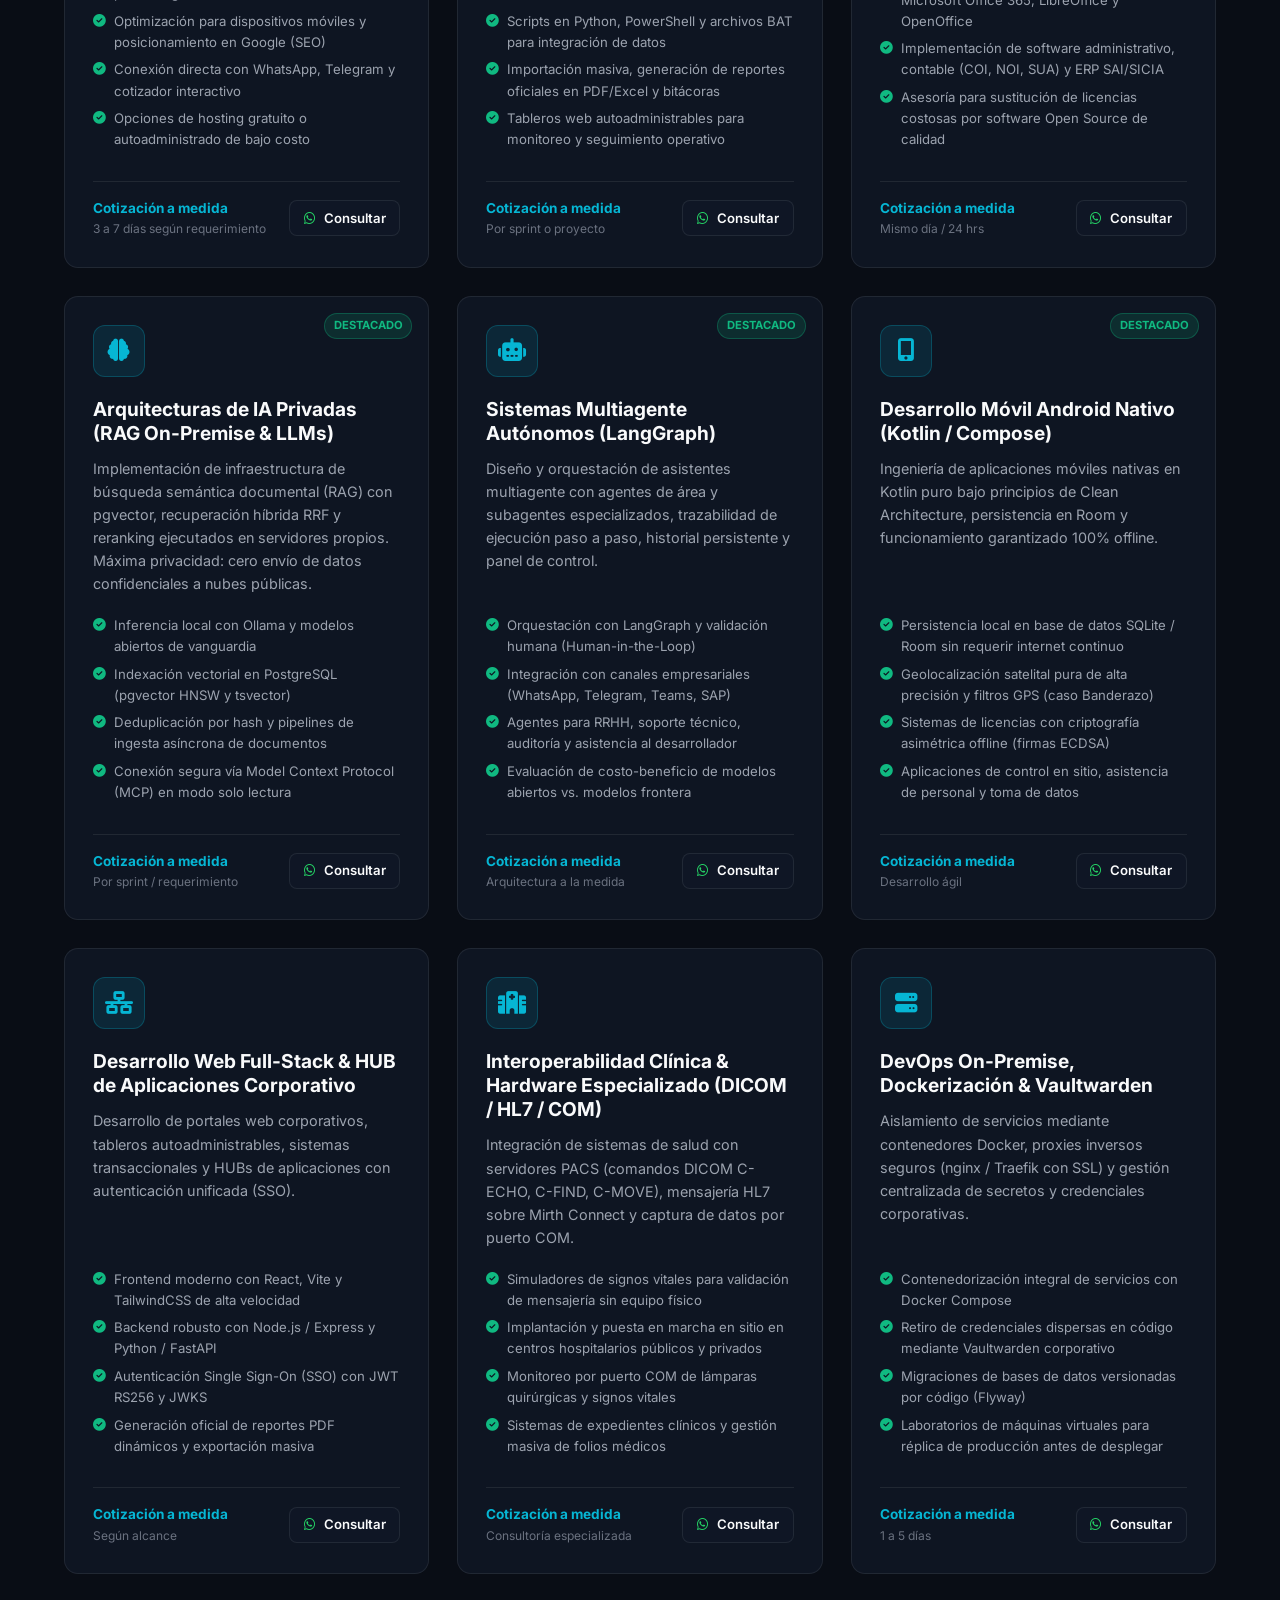
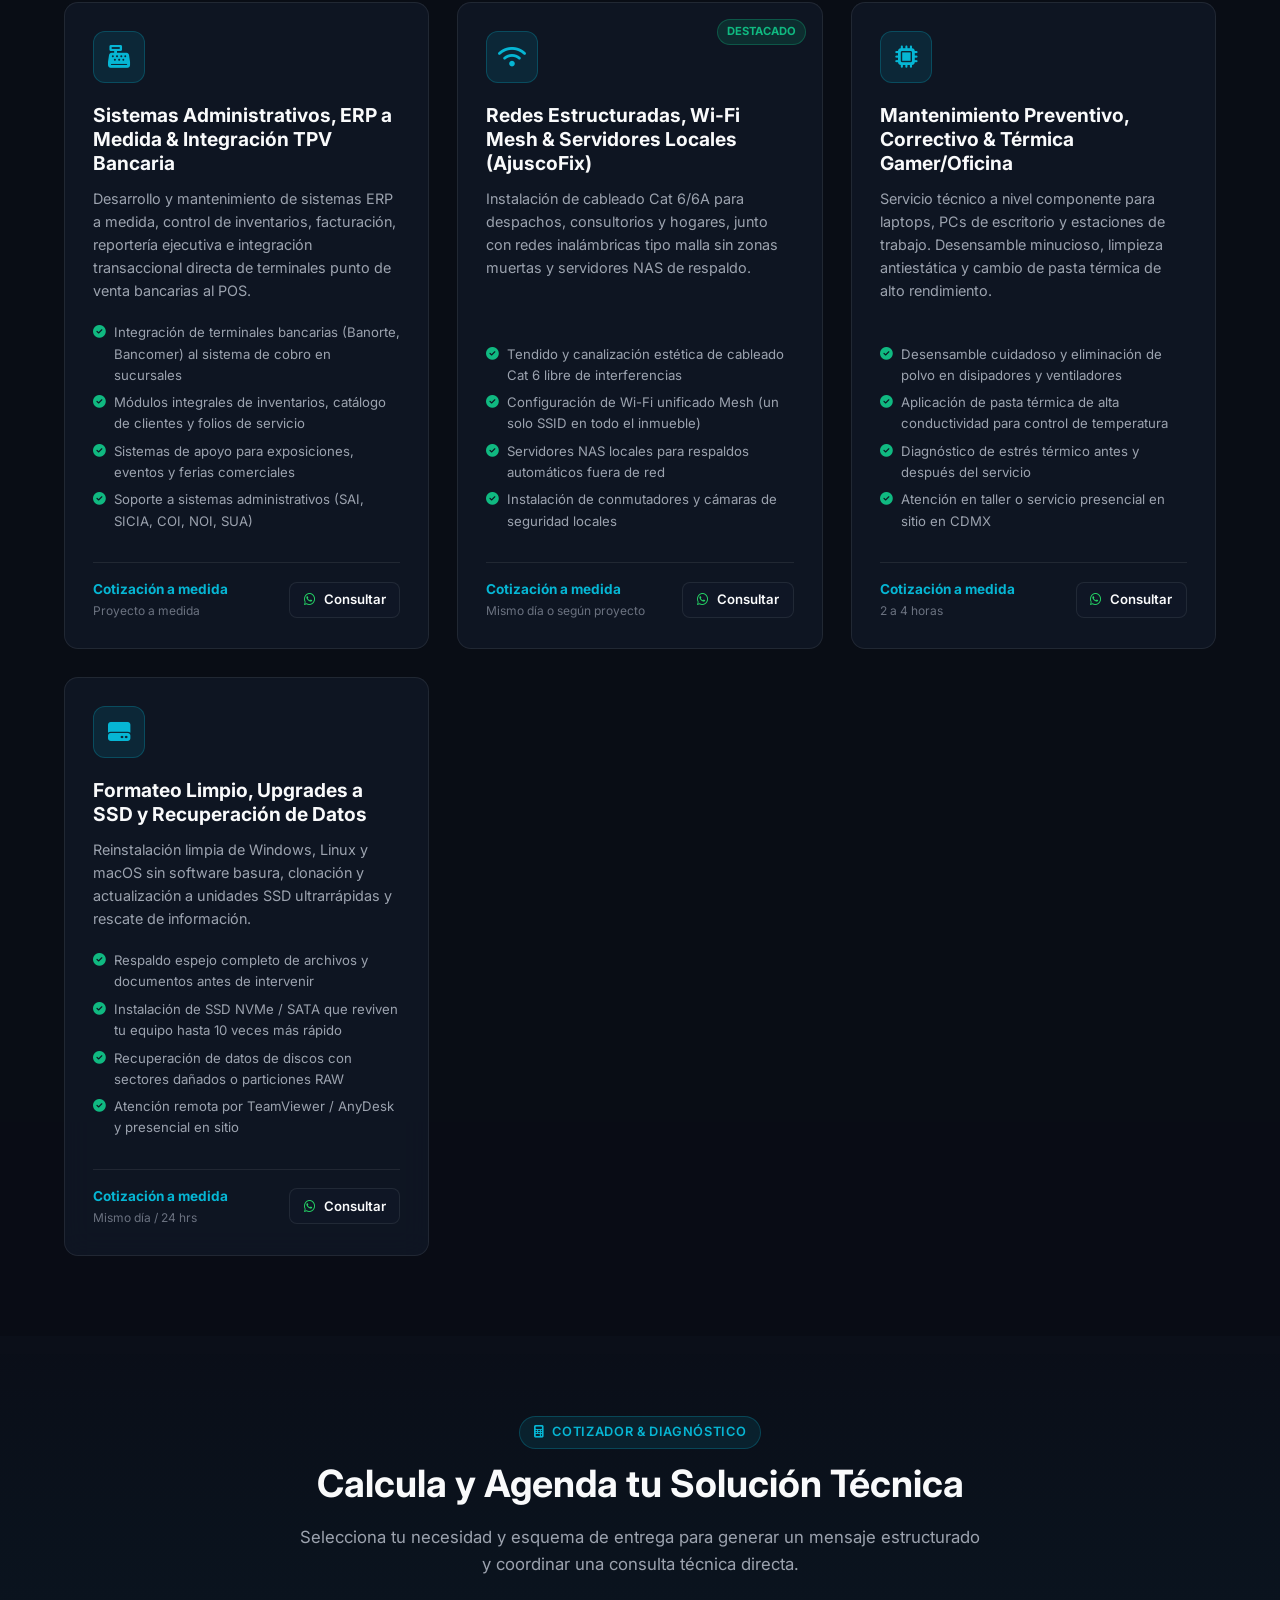
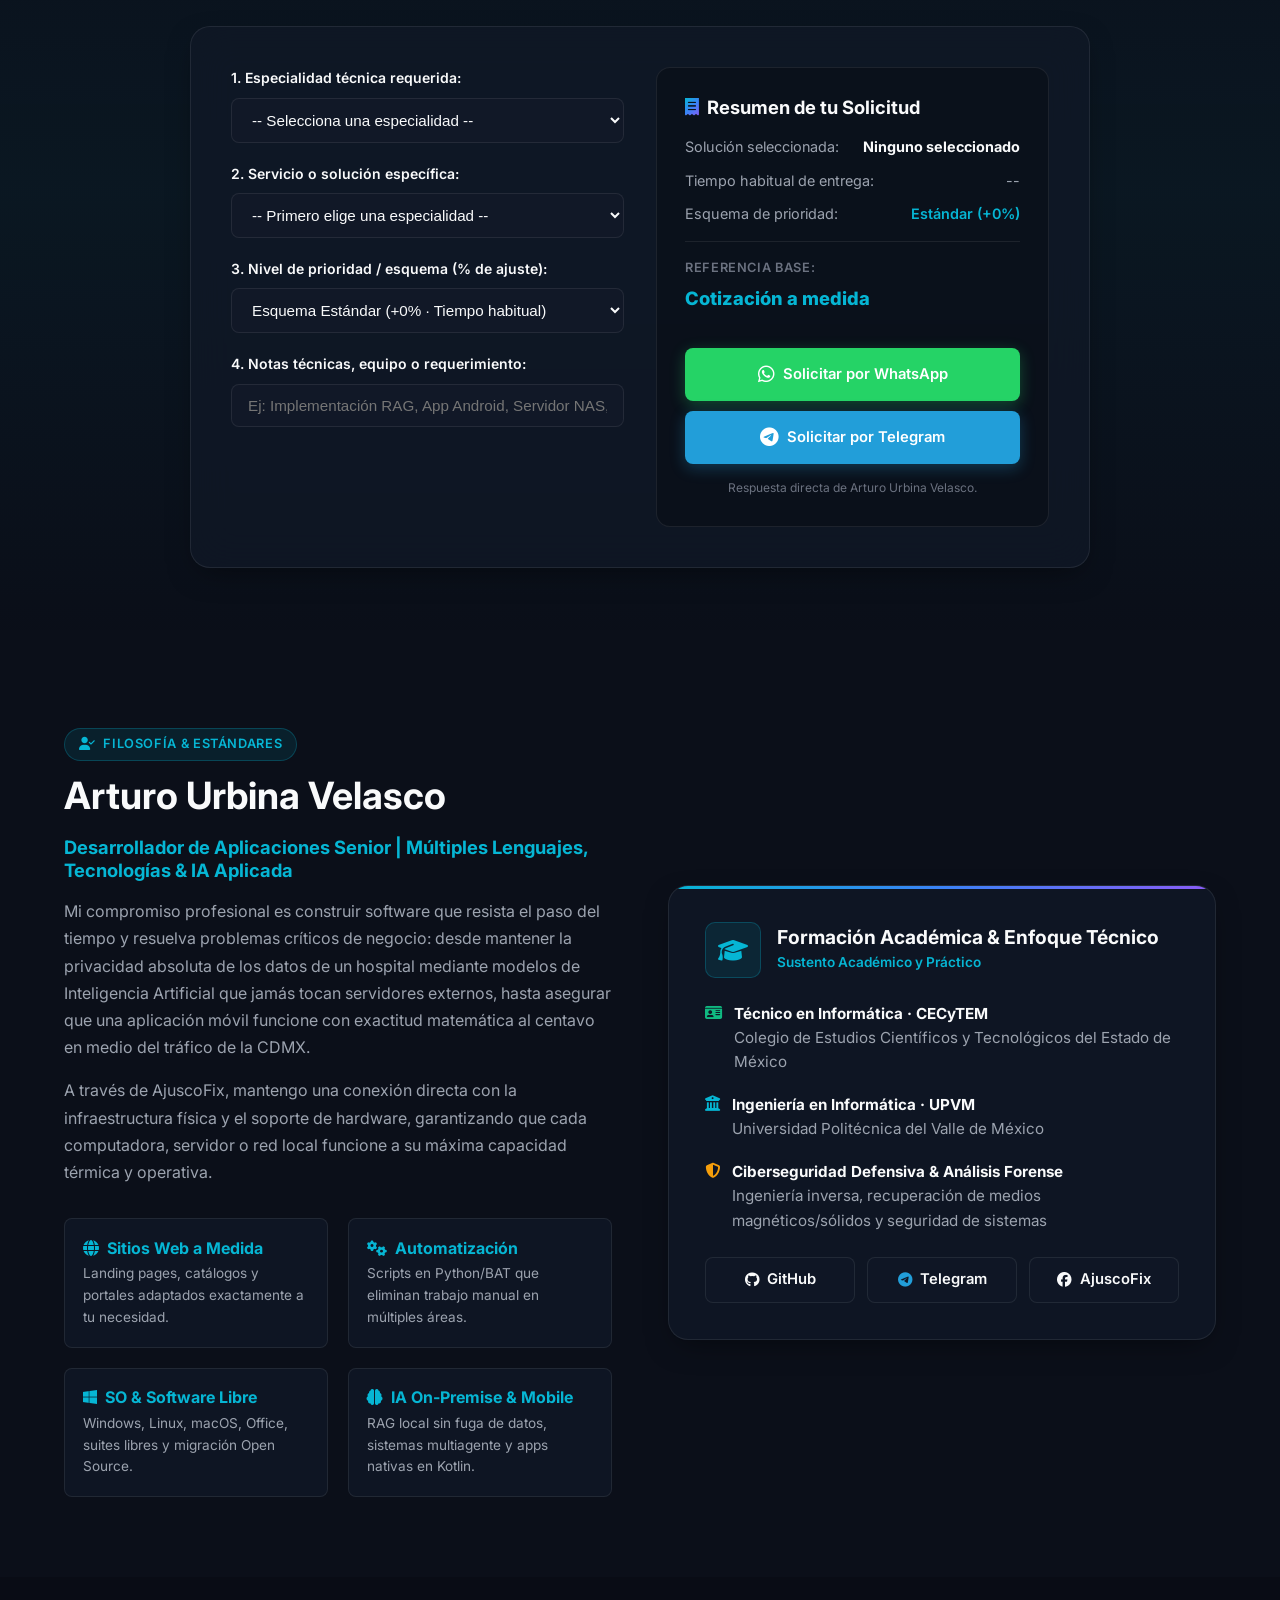
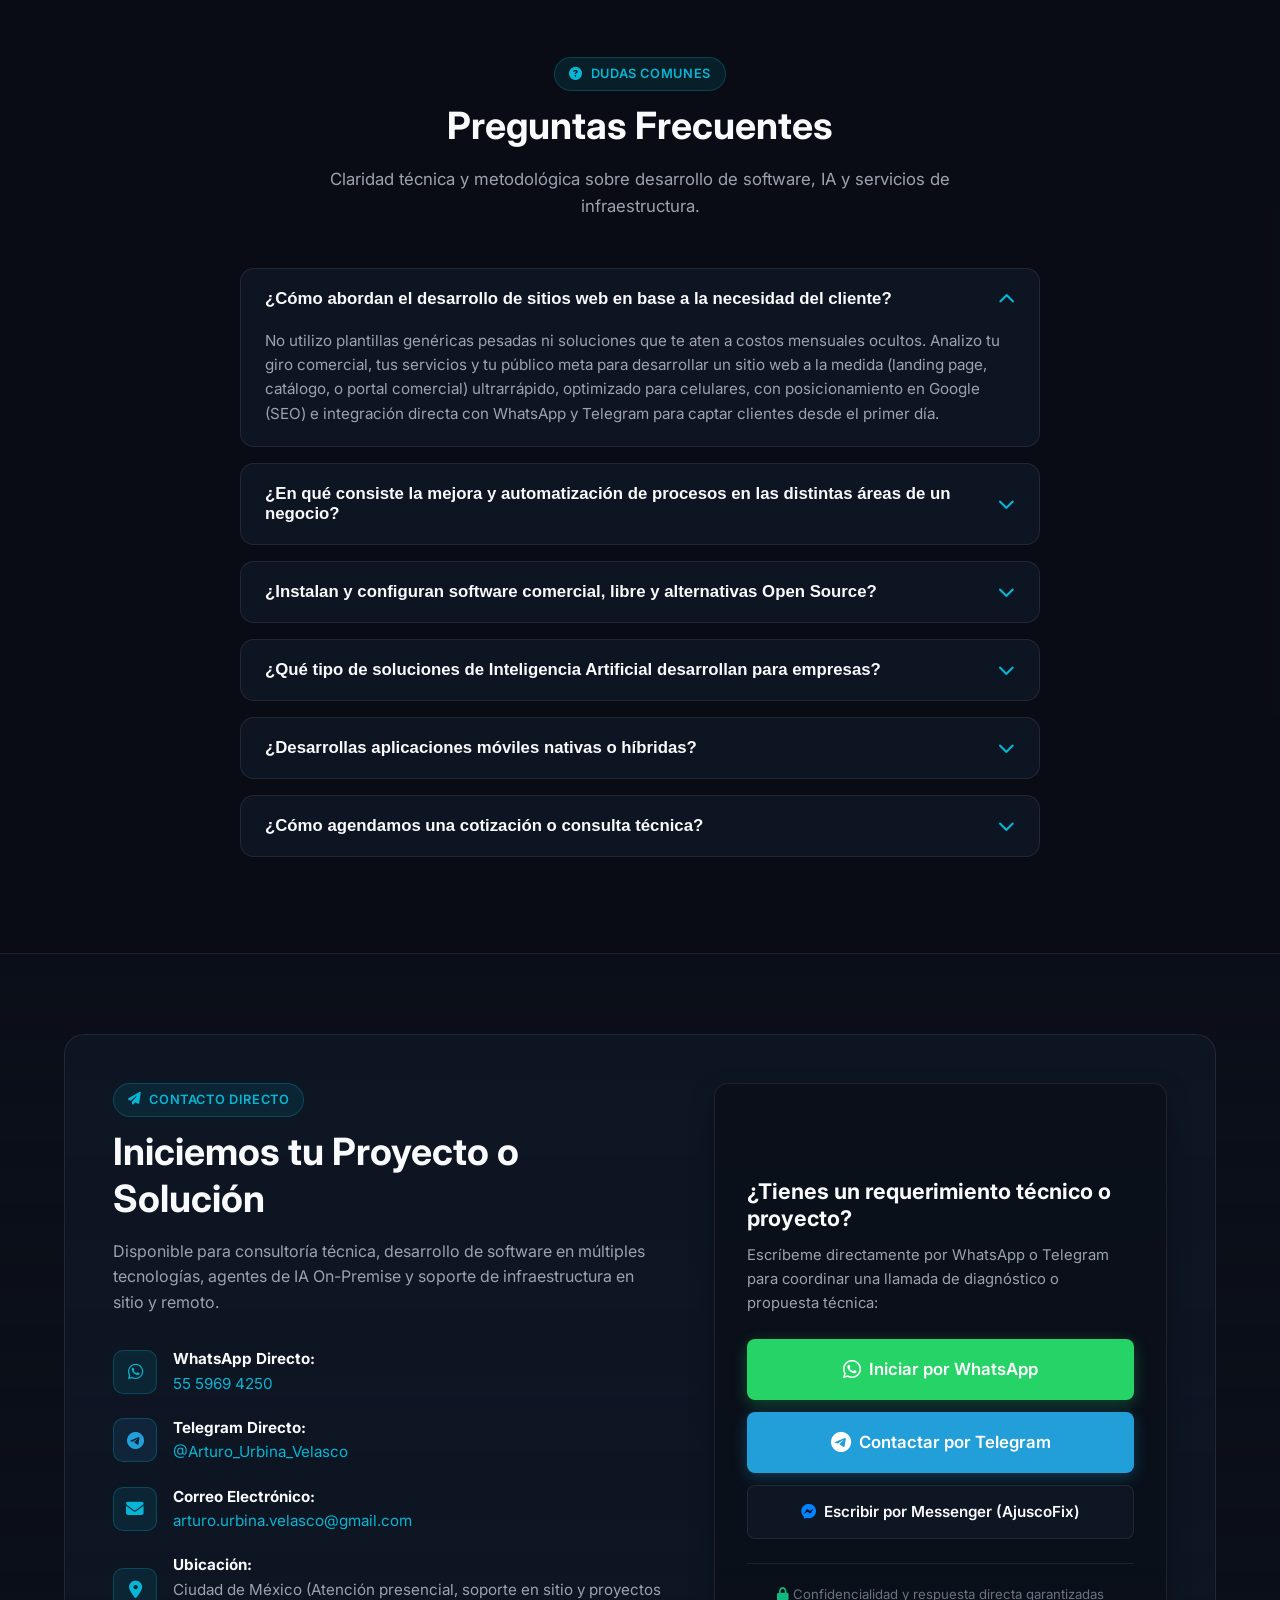
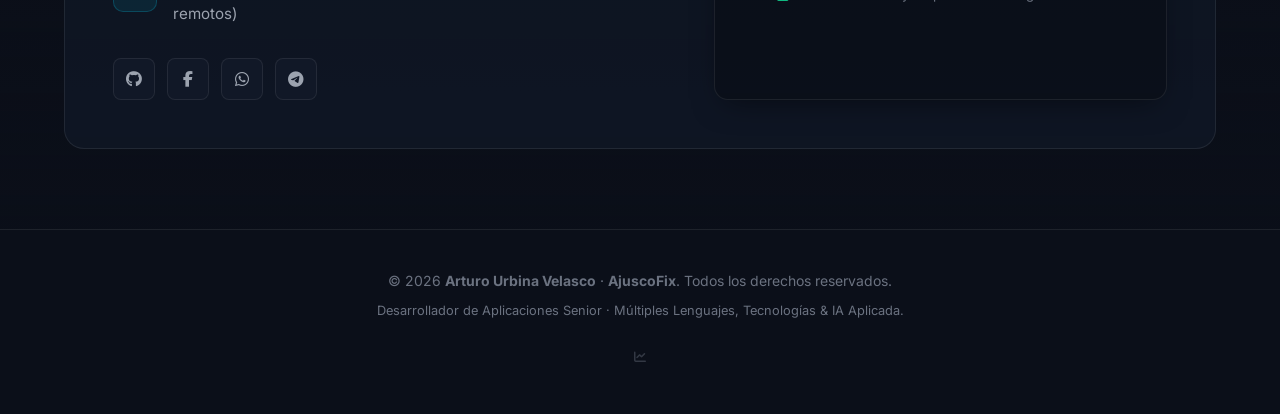
==== commit baf38c92: "feat: incorporar MediaStream Downloader al portafolio y telemetria con enlace a Vercel y GitHub" ====
--- a/index.html
+++ b/index.html
@@ -86,6 +86,9 @@
           "Android Native (Kotlin)",
           "Android Mirror Hub (Scrcpy & ADB Wireless)",
           "CustomTkinter Desktop Suites",
+          "MediaStream Downloader (Cross-Platform)",
+          "React 19 & FastAPI Streaming (SSE)",
+          "Capacitor Mobile & yt-dlp",
           "DICOM PACS",
           "HL7 Interoperability",
           "Mirth Connect",
@@ -164,6 +167,14 @@
               "@type": "Offer",
               "itemOffered": {
                 "@type": "Service",
+                "name": "Desarrollo Multimedia & Streaming Cross-Platform",
+                "description": "Aplicaciones First-Mobile con telemetría en tiempo real (SSE), APIs asíncronas con FastAPI y despliegues serverless Vercel/Render."
+              }
+            },
+            {
+              "@type": "Offer",
+              "itemOffered": {
+                "@type": "Service",
                 "name": "Automatización y Optimización de Procesos Multi-Área",
                 "description": "Scripts avanzados en Python y PowerShell para eliminar cargas manuales repetitivas e integrar sistemas heterogéneos."
               }
@@ -358,6 +369,14 @@
               <span style="color: var(--accent-cyan);" data-i18n="terminalTagReady">[PROYECCIÓN]</span>
               <span data-i18n="terminalStatus6">ADB Wi-Fi 5555 + Scrcpy 4.1 · Suite Desktop Pro (CustomTkinter)</span>
             </div>
+            <div class="terminal-line">
+              <span class="terminal-prompt">$</span>
+              <span data-i18n="terminalPrompt7">mediastream --sse-telemetry</span>
+            </div>
+            <div class="terminal-line">
+              <span style="color: var(--accent-emerald);" data-i18n="terminalTagStreaming">[EN VIVO]</span>
+              <span data-i18n="terminalStatus7">React 19 + FastAPI + yt-dlp · Vercel Edge & Render (SSE 100% OK)</span>
+            </div>
           </div>
         </div>
       </div>
--- a/css/styles.css
+++ b/css/styles.css
@@ -894,6 +894,15 @@
   display: flex;
   align-items: center;
   justify-content: space-between;
+  gap: 0.75rem;
+  flex-wrap: wrap;
+}
+
+.project-actions {
+  display: flex;
+  gap: 0.5rem;
+  align-items: center;
+  flex-wrap: wrap;
 }
 
 /* About Section */
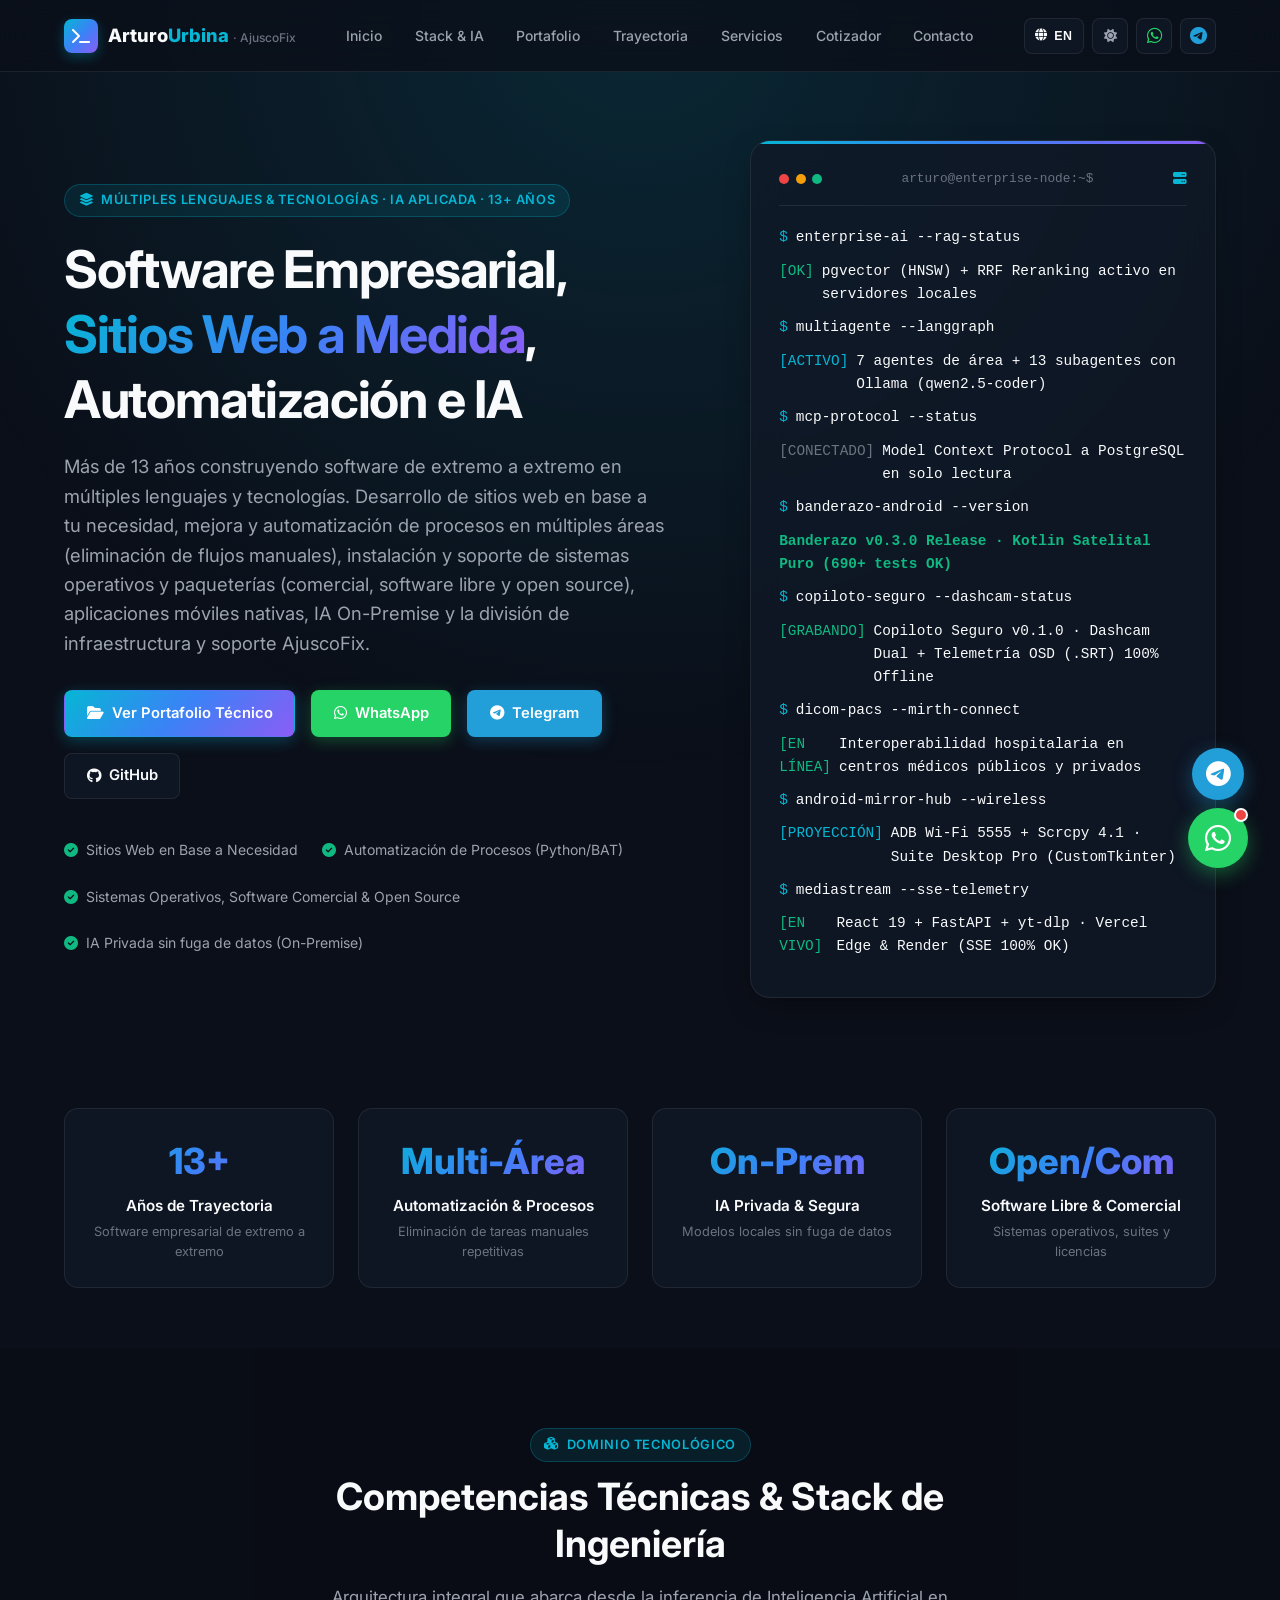
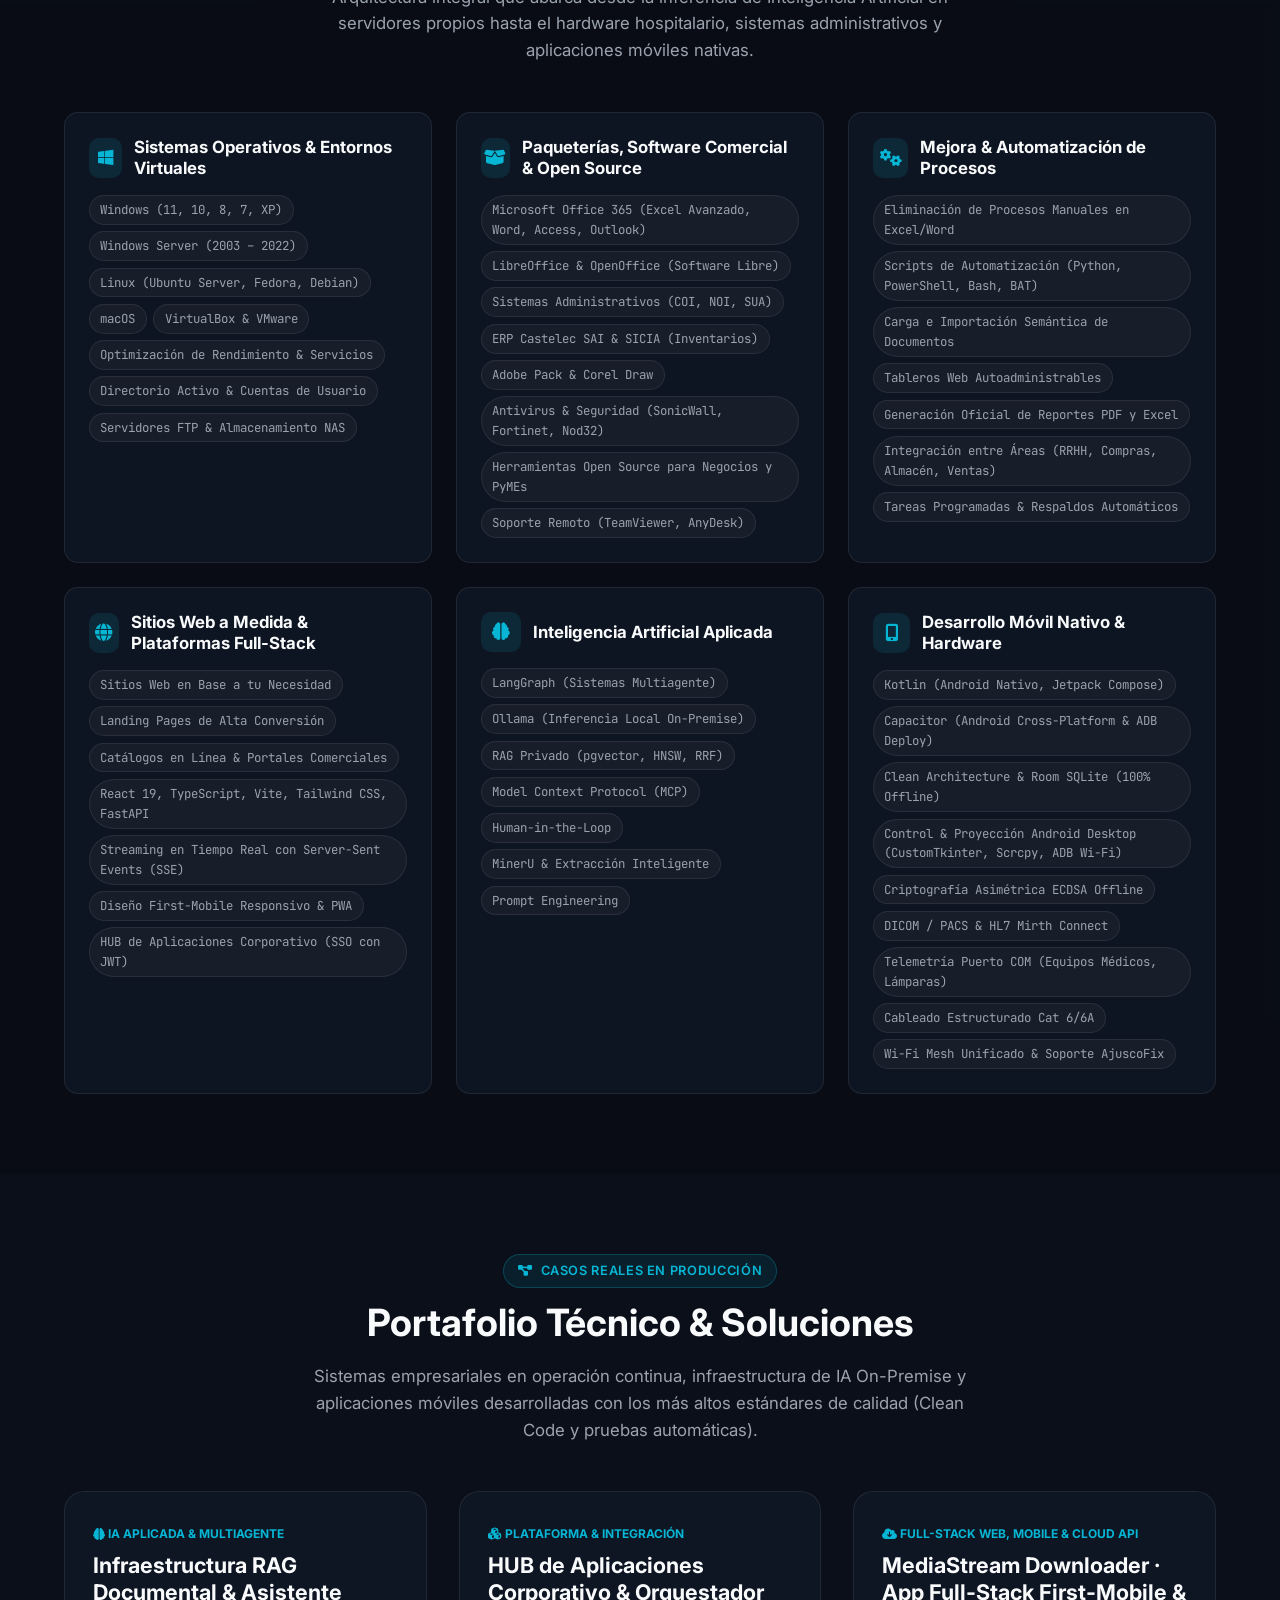
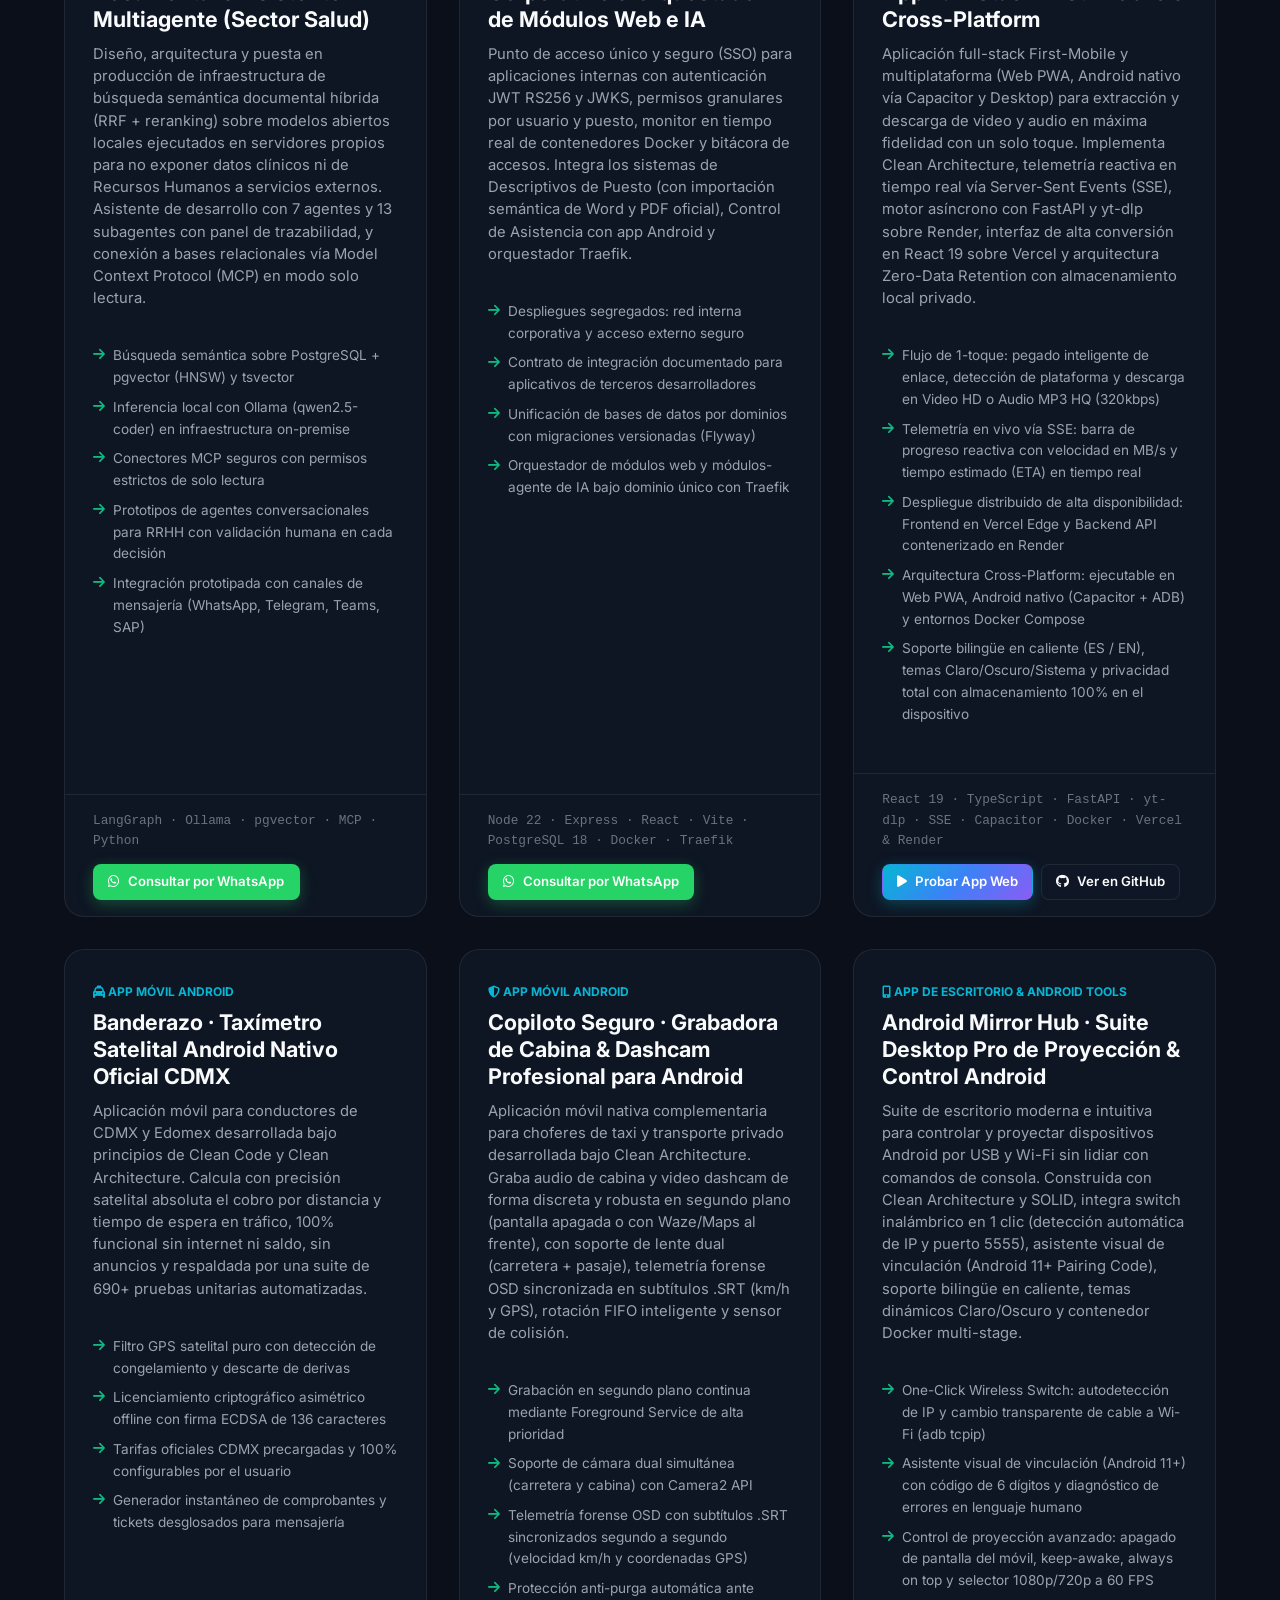
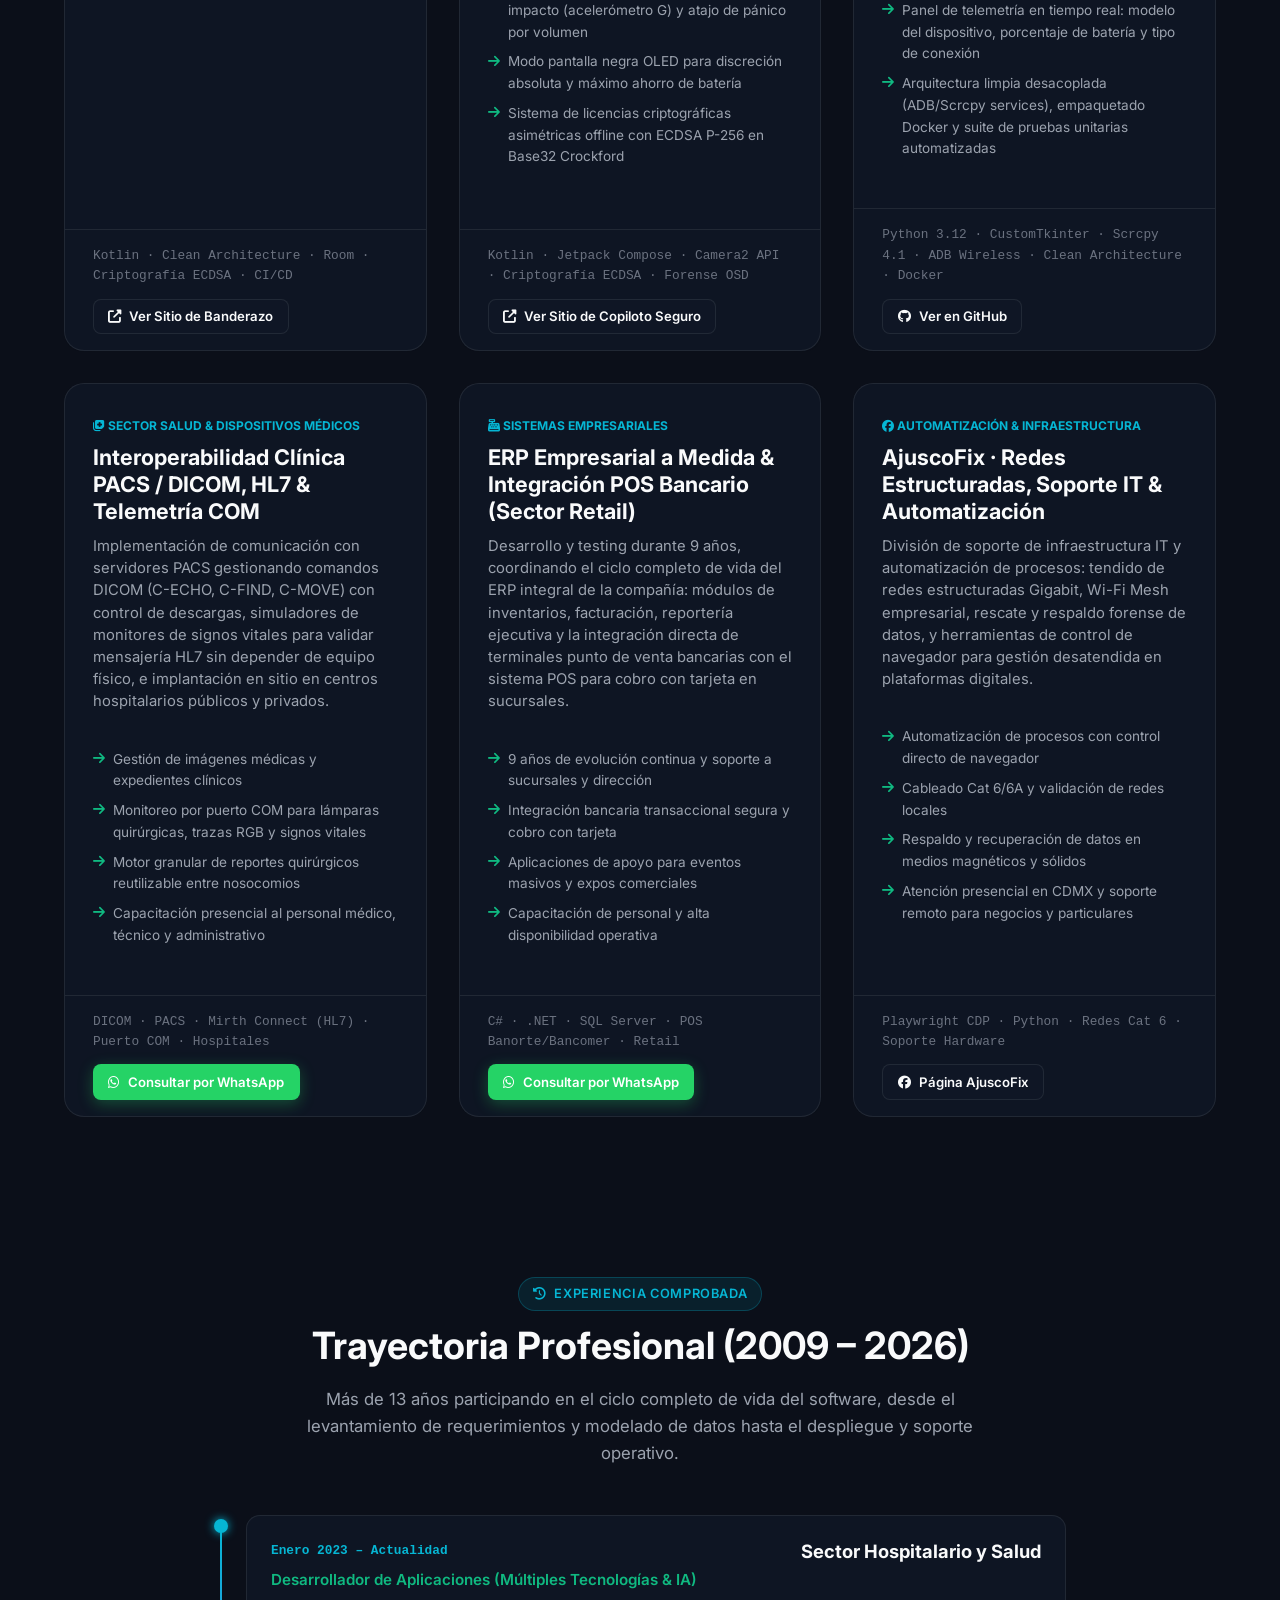
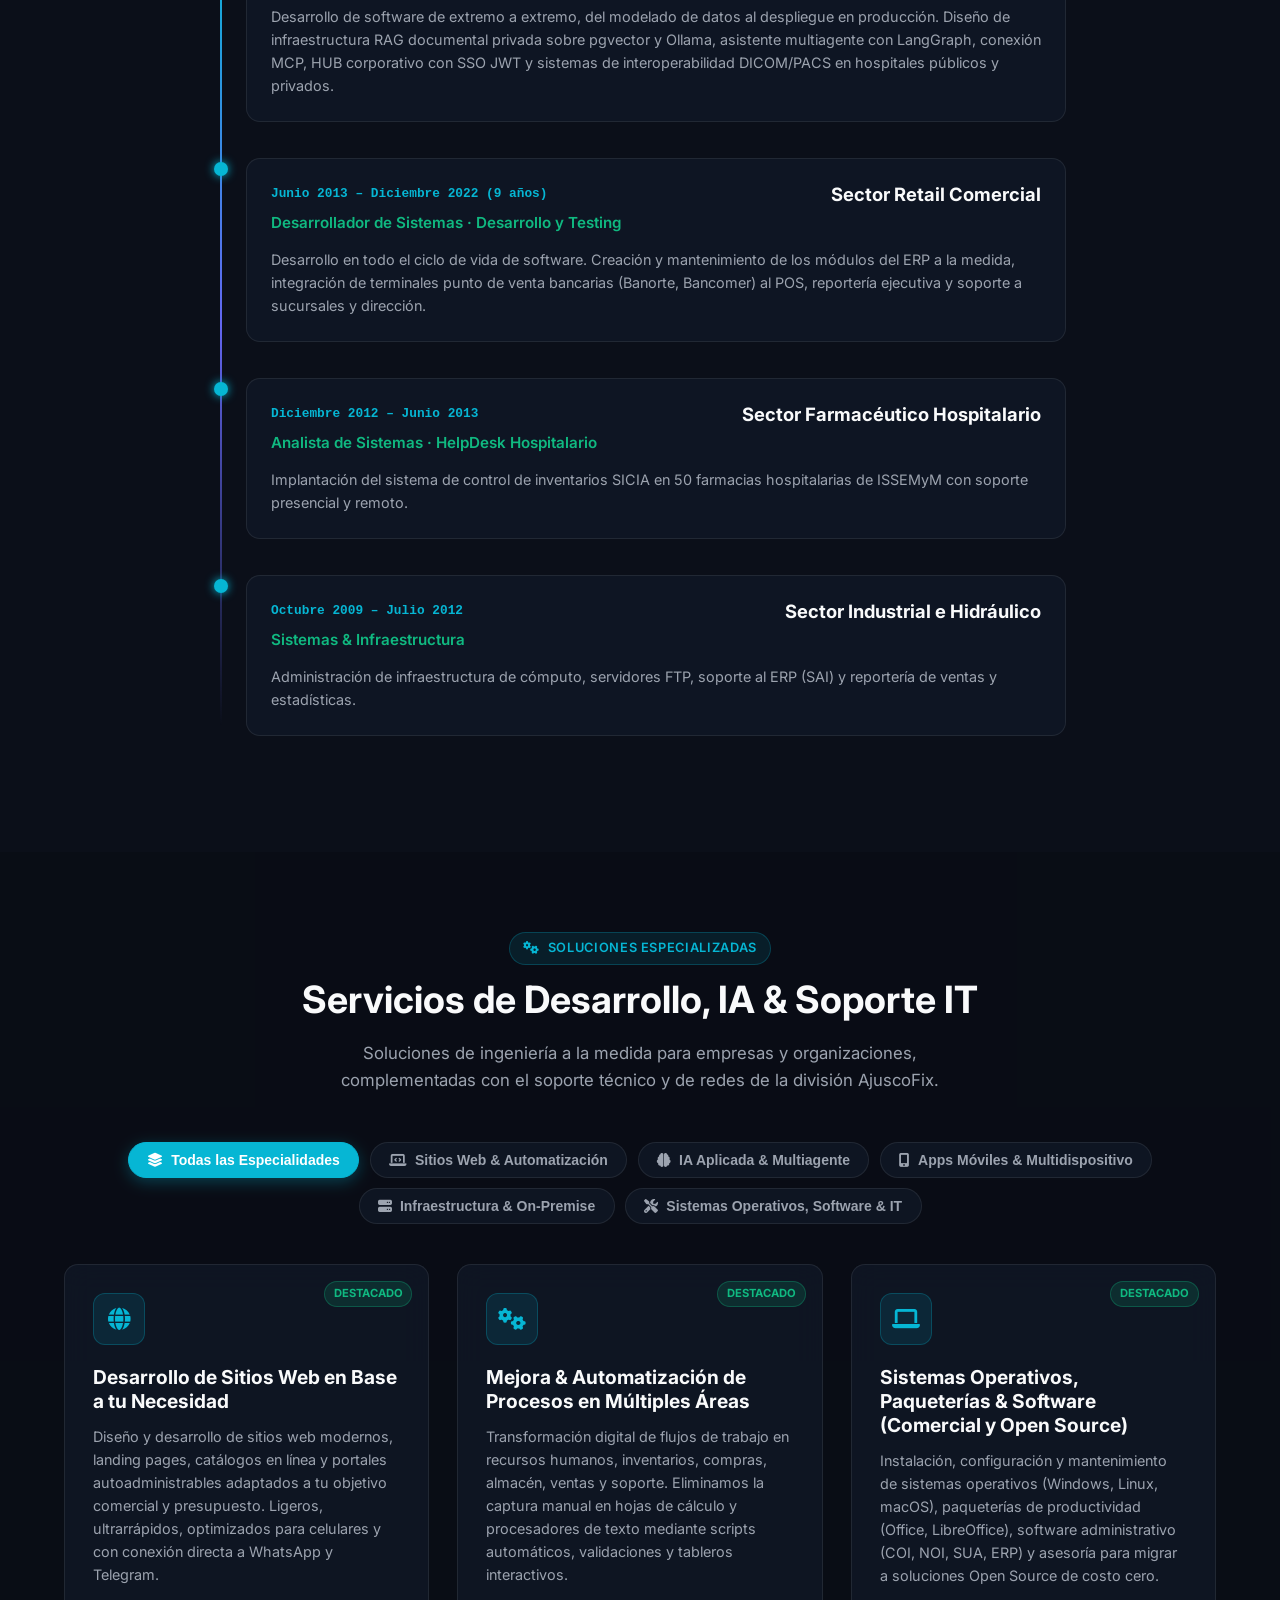
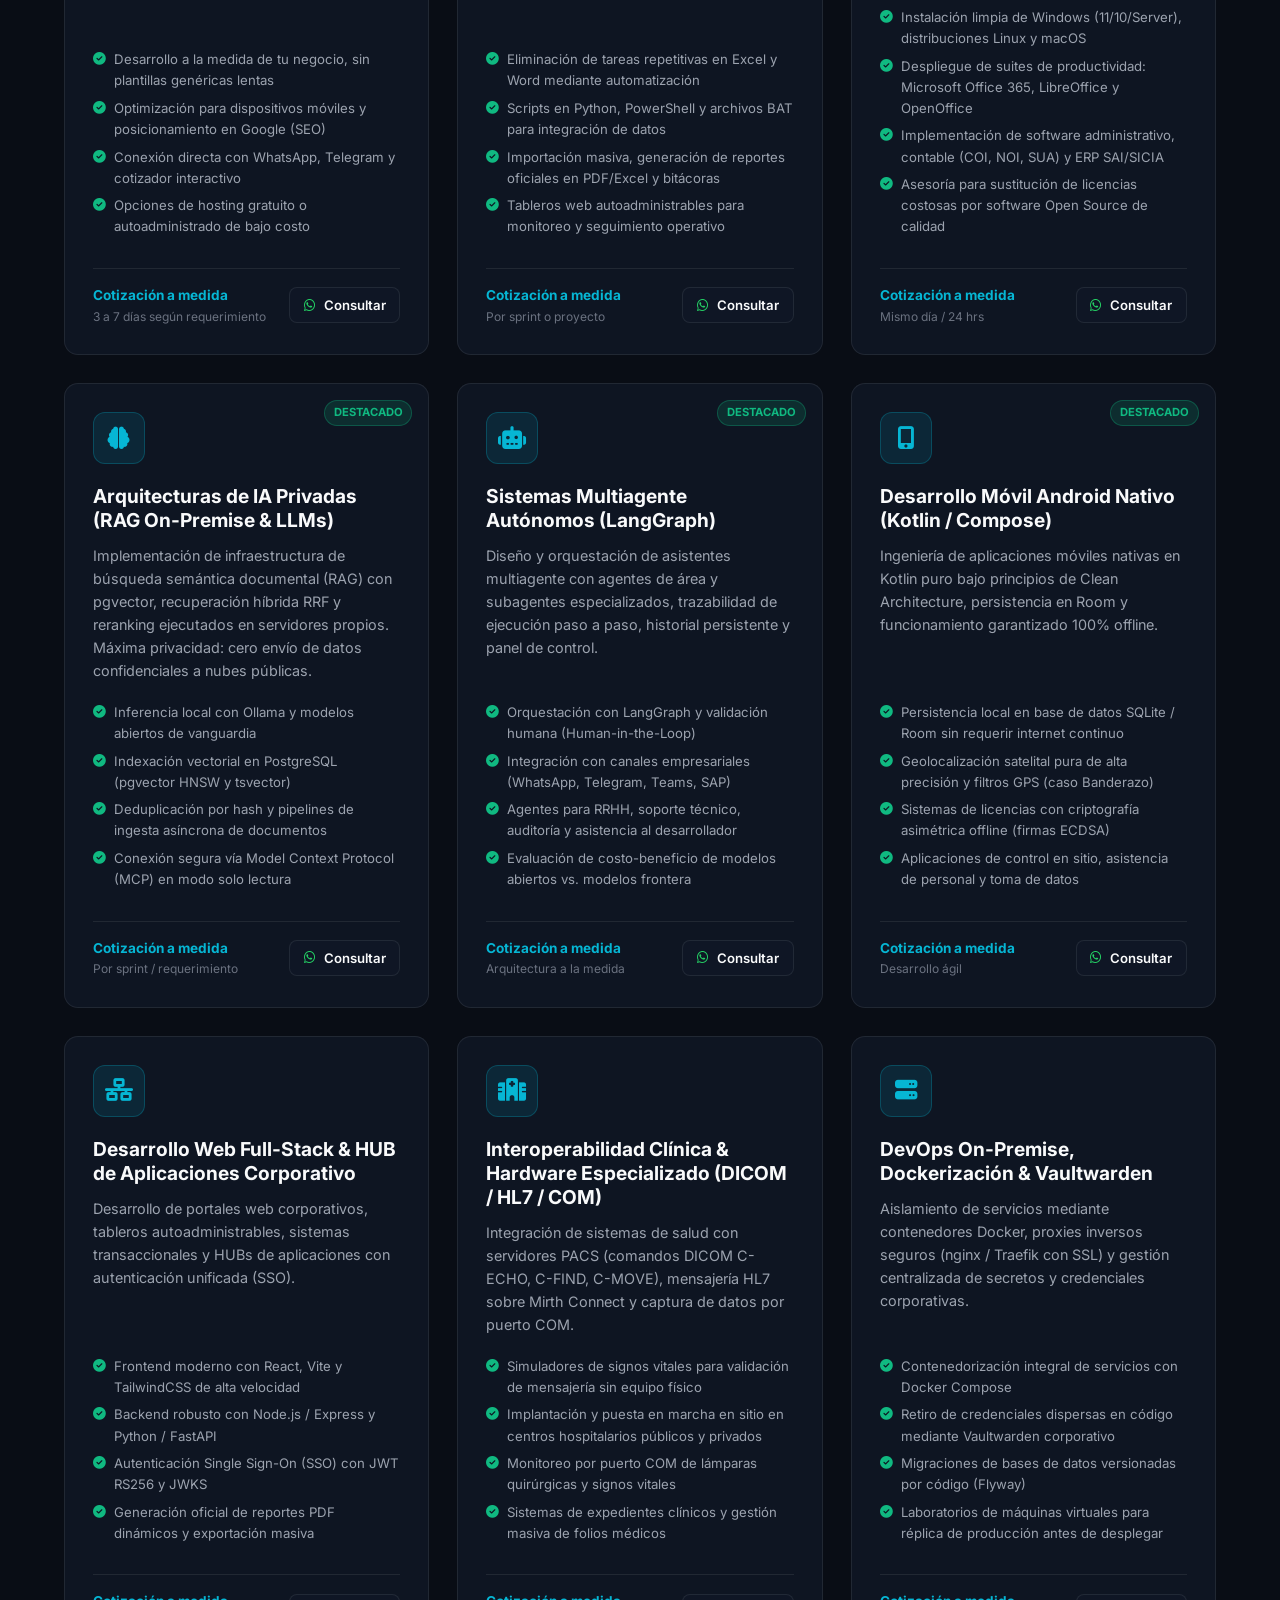
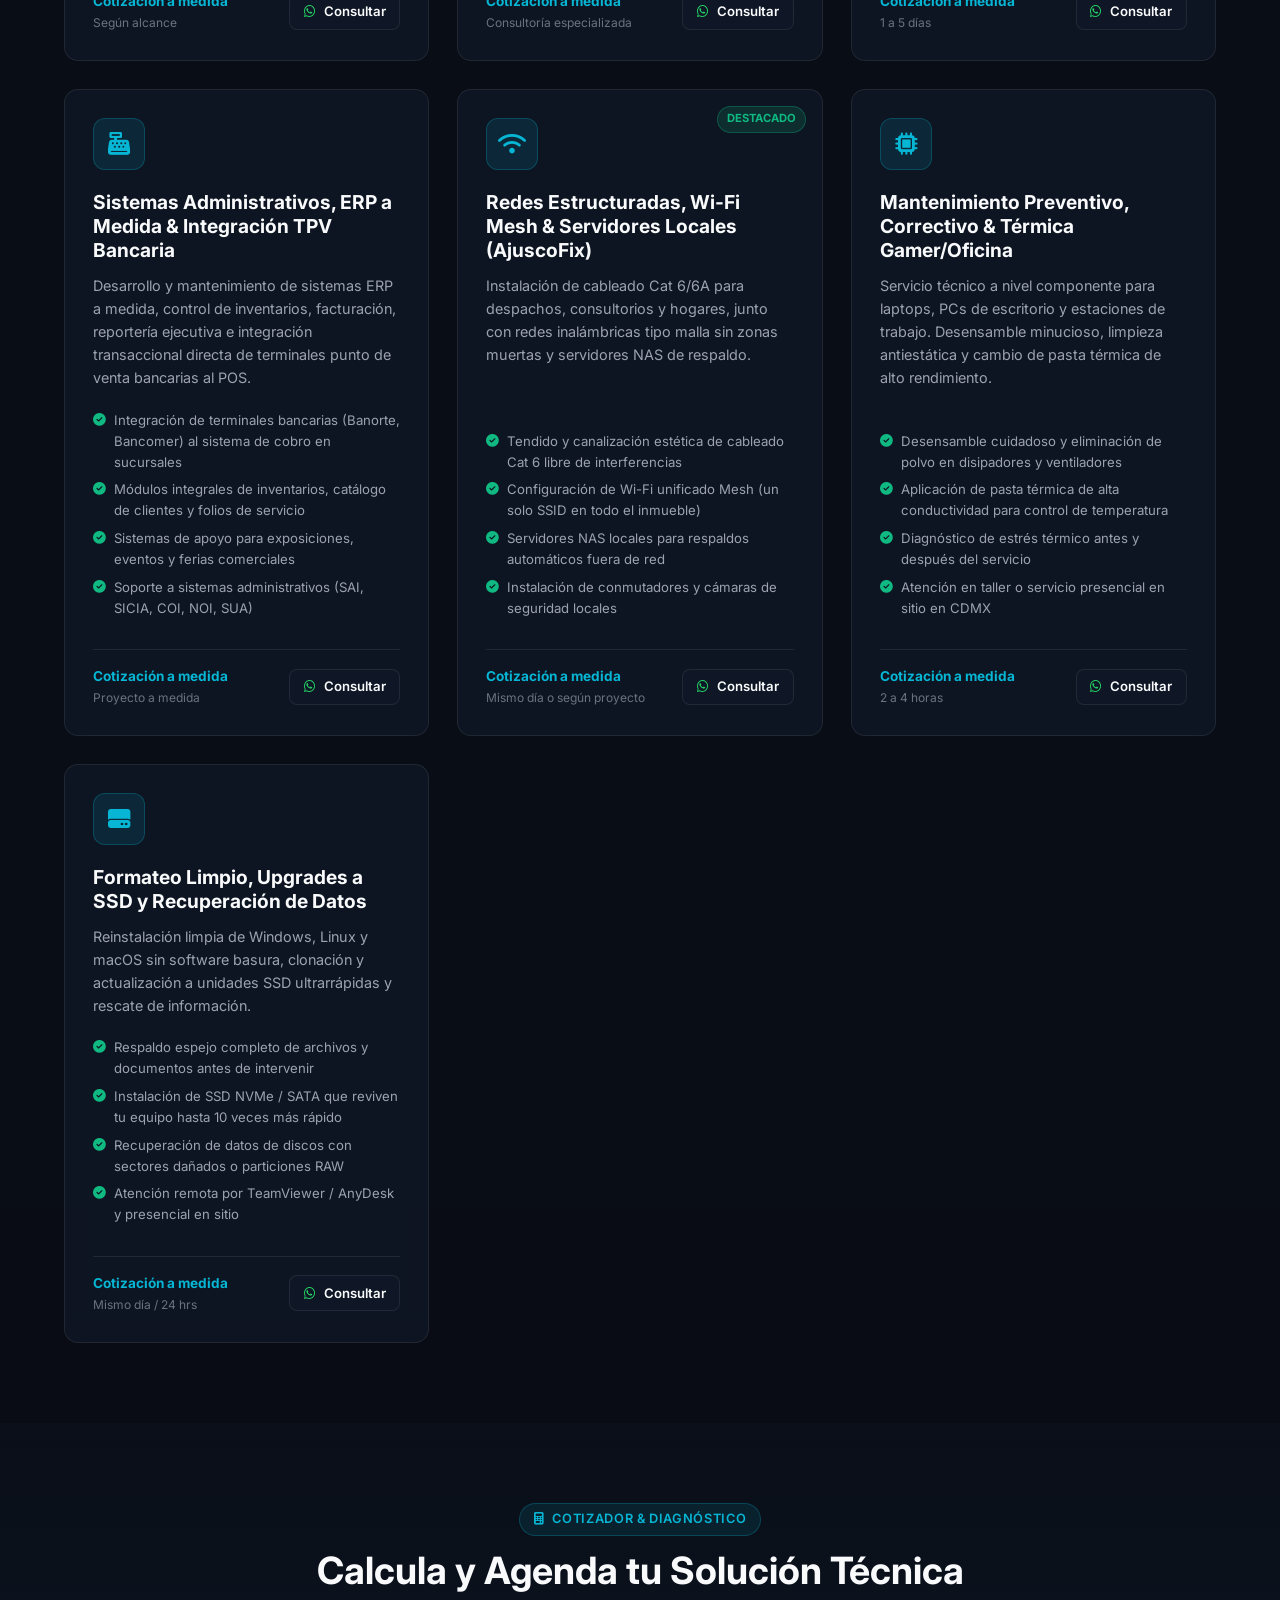
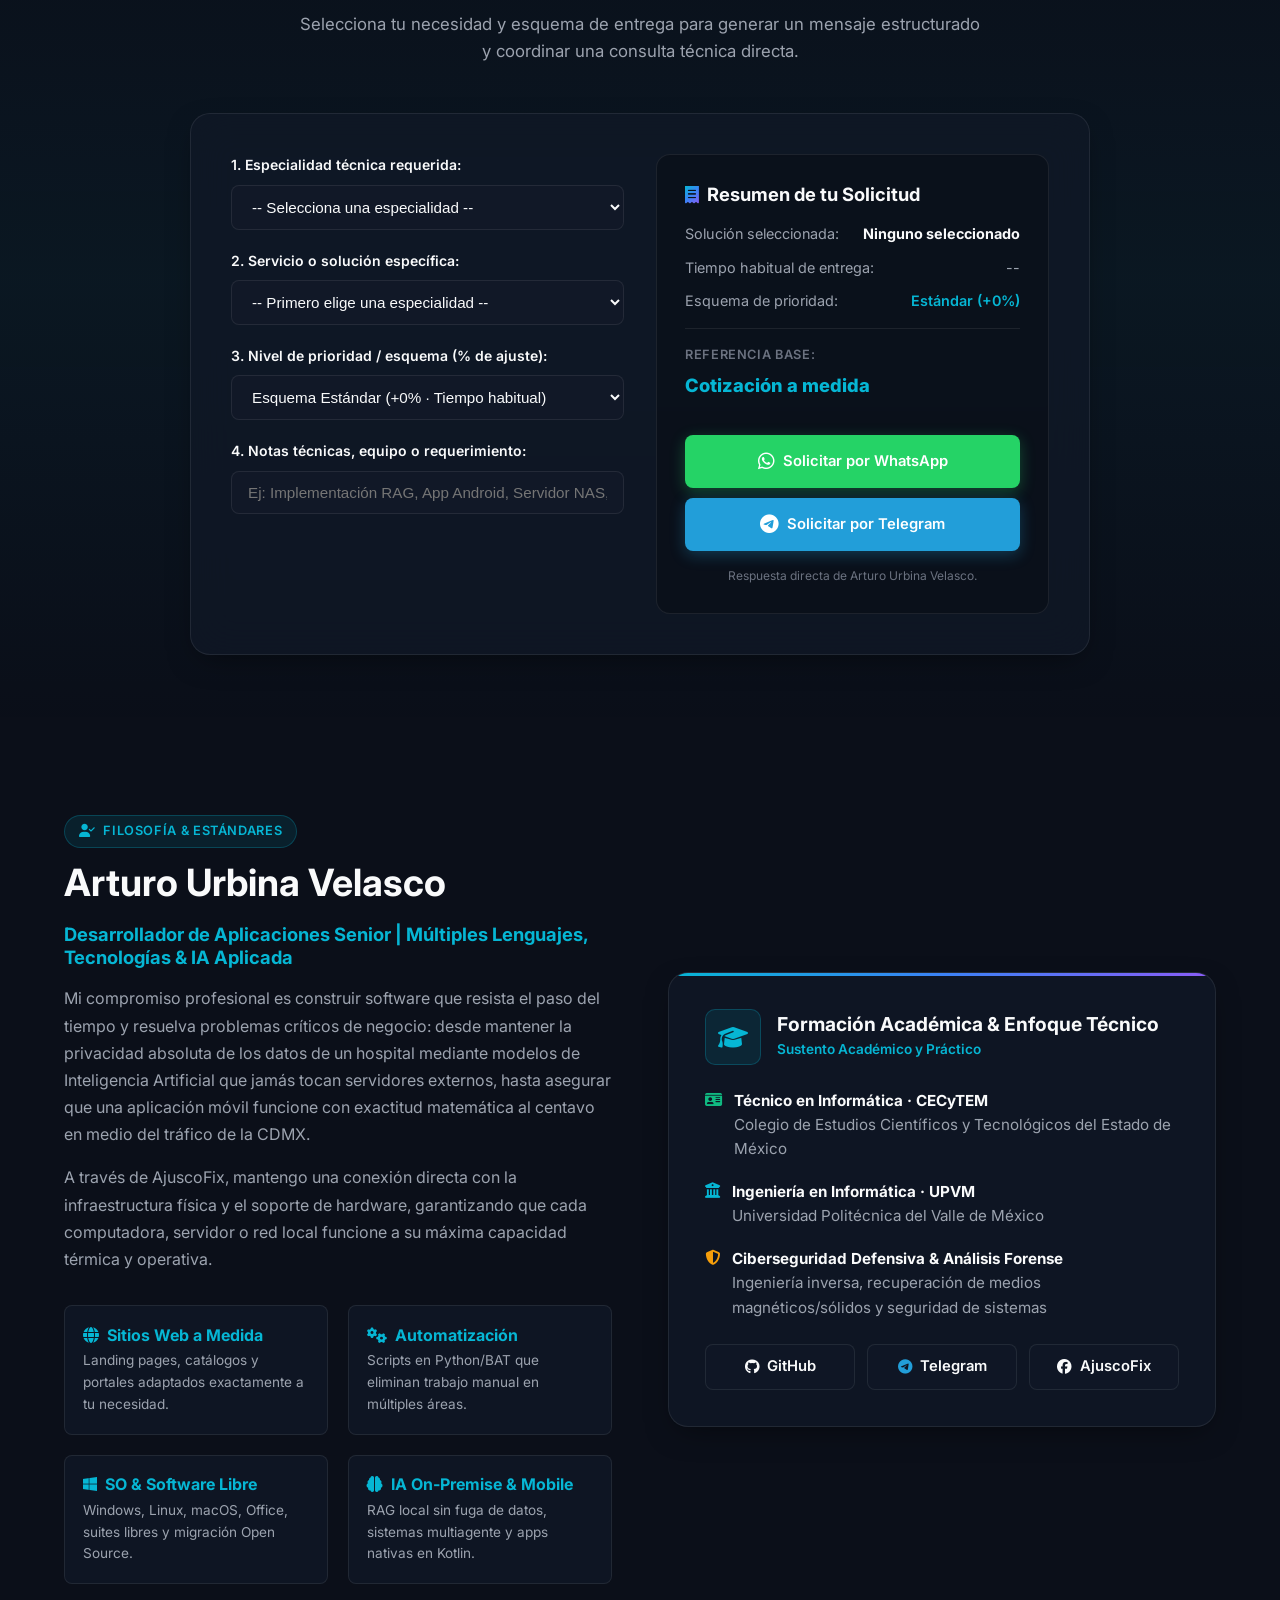
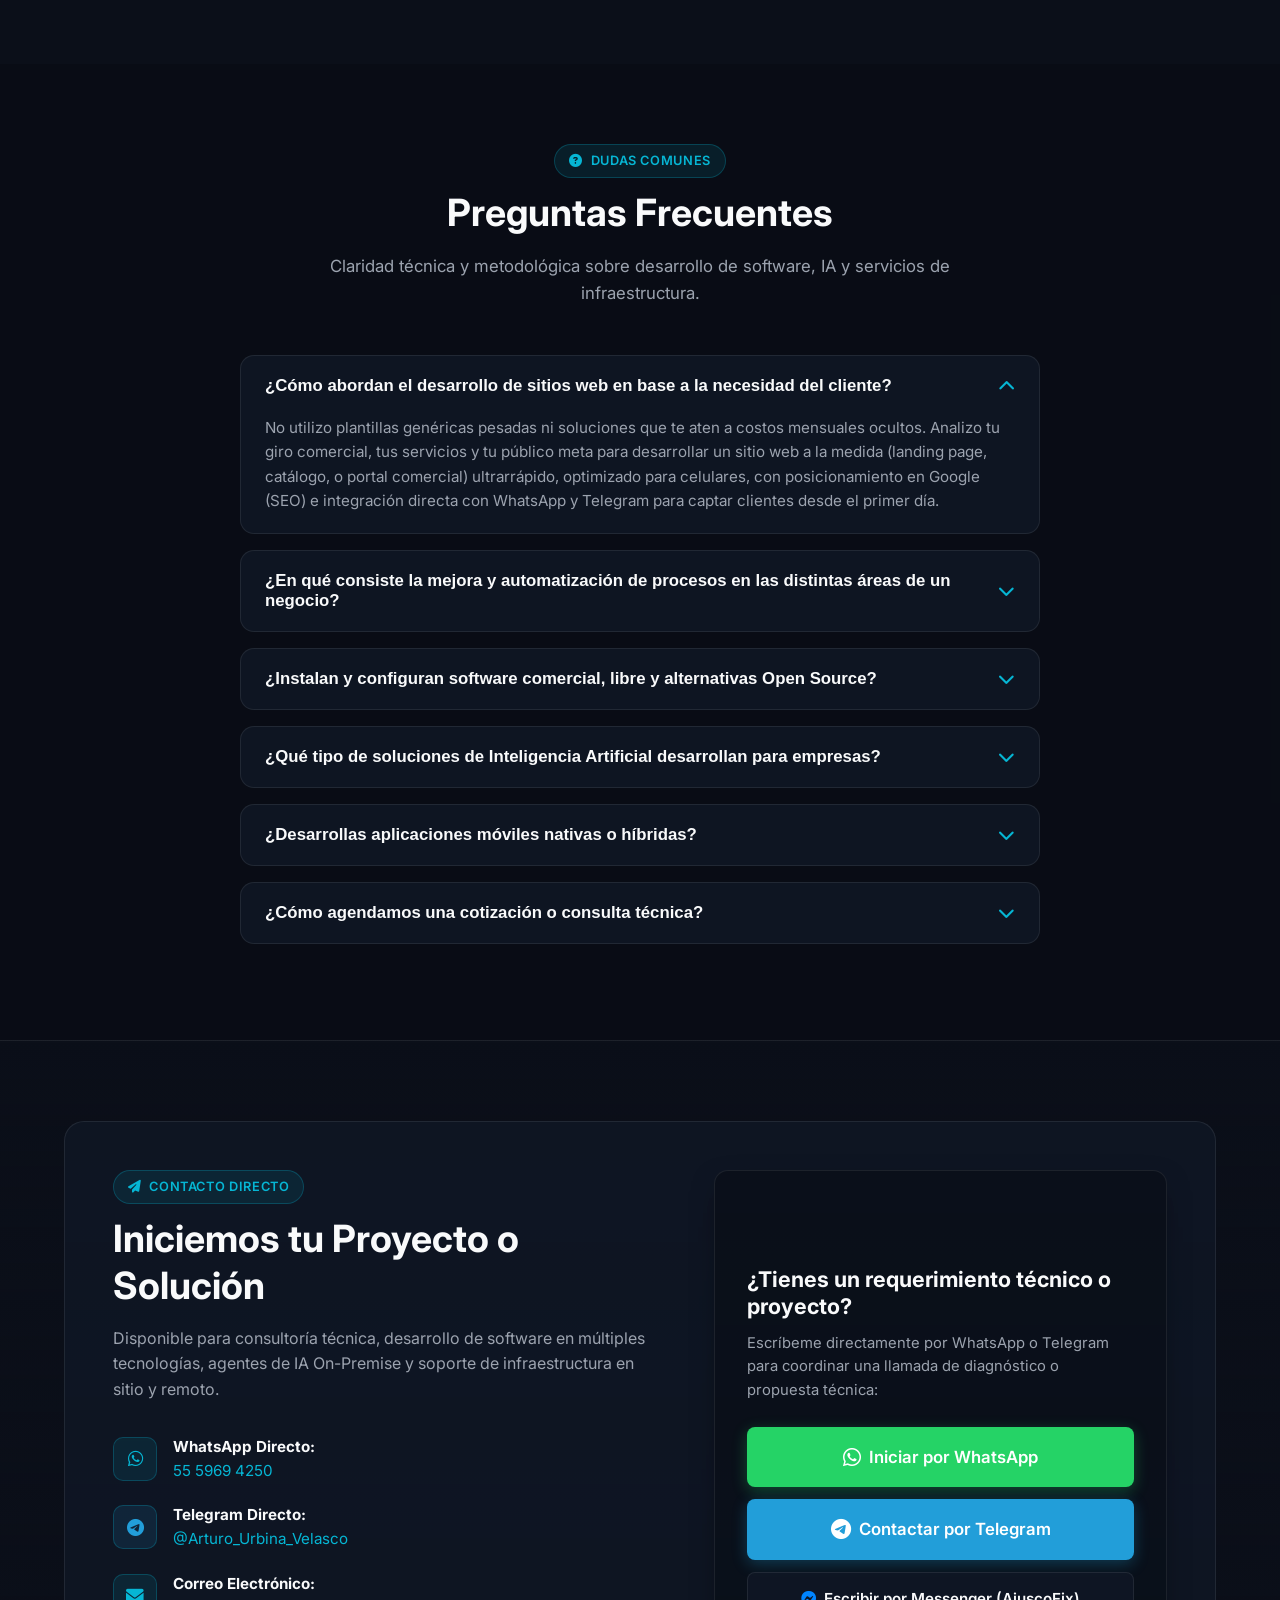
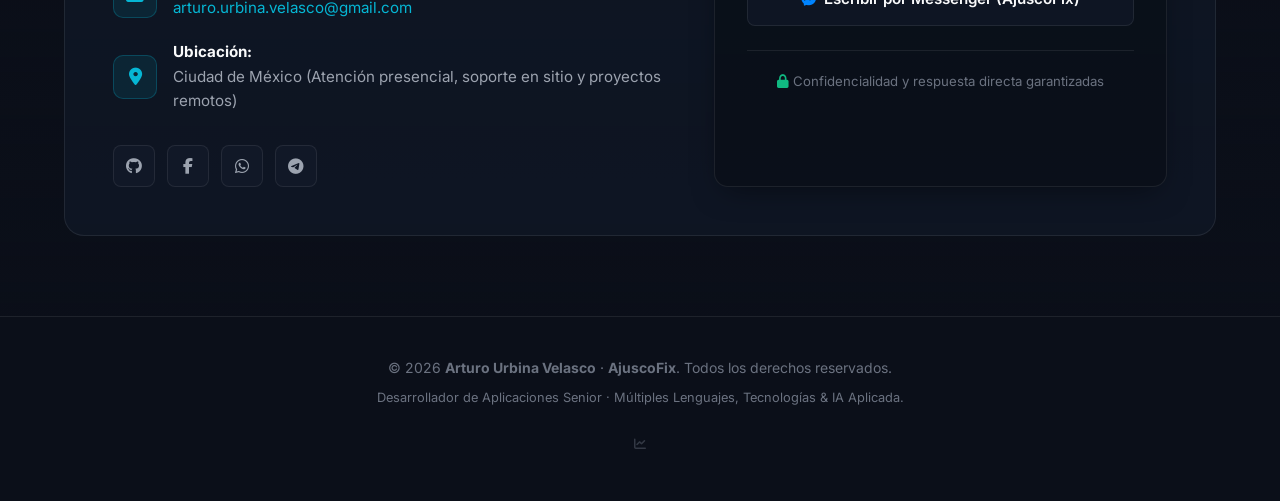
==== commit 9fc8c2fd: "feat: publicacion del sitio web comercial de Copiloto Seguro y alias dashcam" ====
--- a/index.html
+++ b/index.html
@@ -355,6 +355,14 @@
             </div>
             <div class="terminal-line">
               <span class="terminal-prompt">$</span>
+              <span data-i18n="terminalPromptCopiloto">copiloto-seguro --dashcam-status</span>
+            </div>
+            <div class="terminal-line">
+              <span style="color: var(--accent-emerald);" data-i18n="terminalTagCopiloto">[GRABANDO]</span>
+              <span data-i18n="terminalStatusCopiloto">Copiloto Seguro v0.1.0 · Dashcam Dual + Telemetría OSD (.SRT) 100% Offline</span>
+            </div>
+            <div class="terminal-line">
+              <span class="terminal-prompt">$</span>
               <span data-i18n="terminalPrompt5">dicom-pacs --mirth-connect</span>
             </div>
             <div class="terminal-line">
